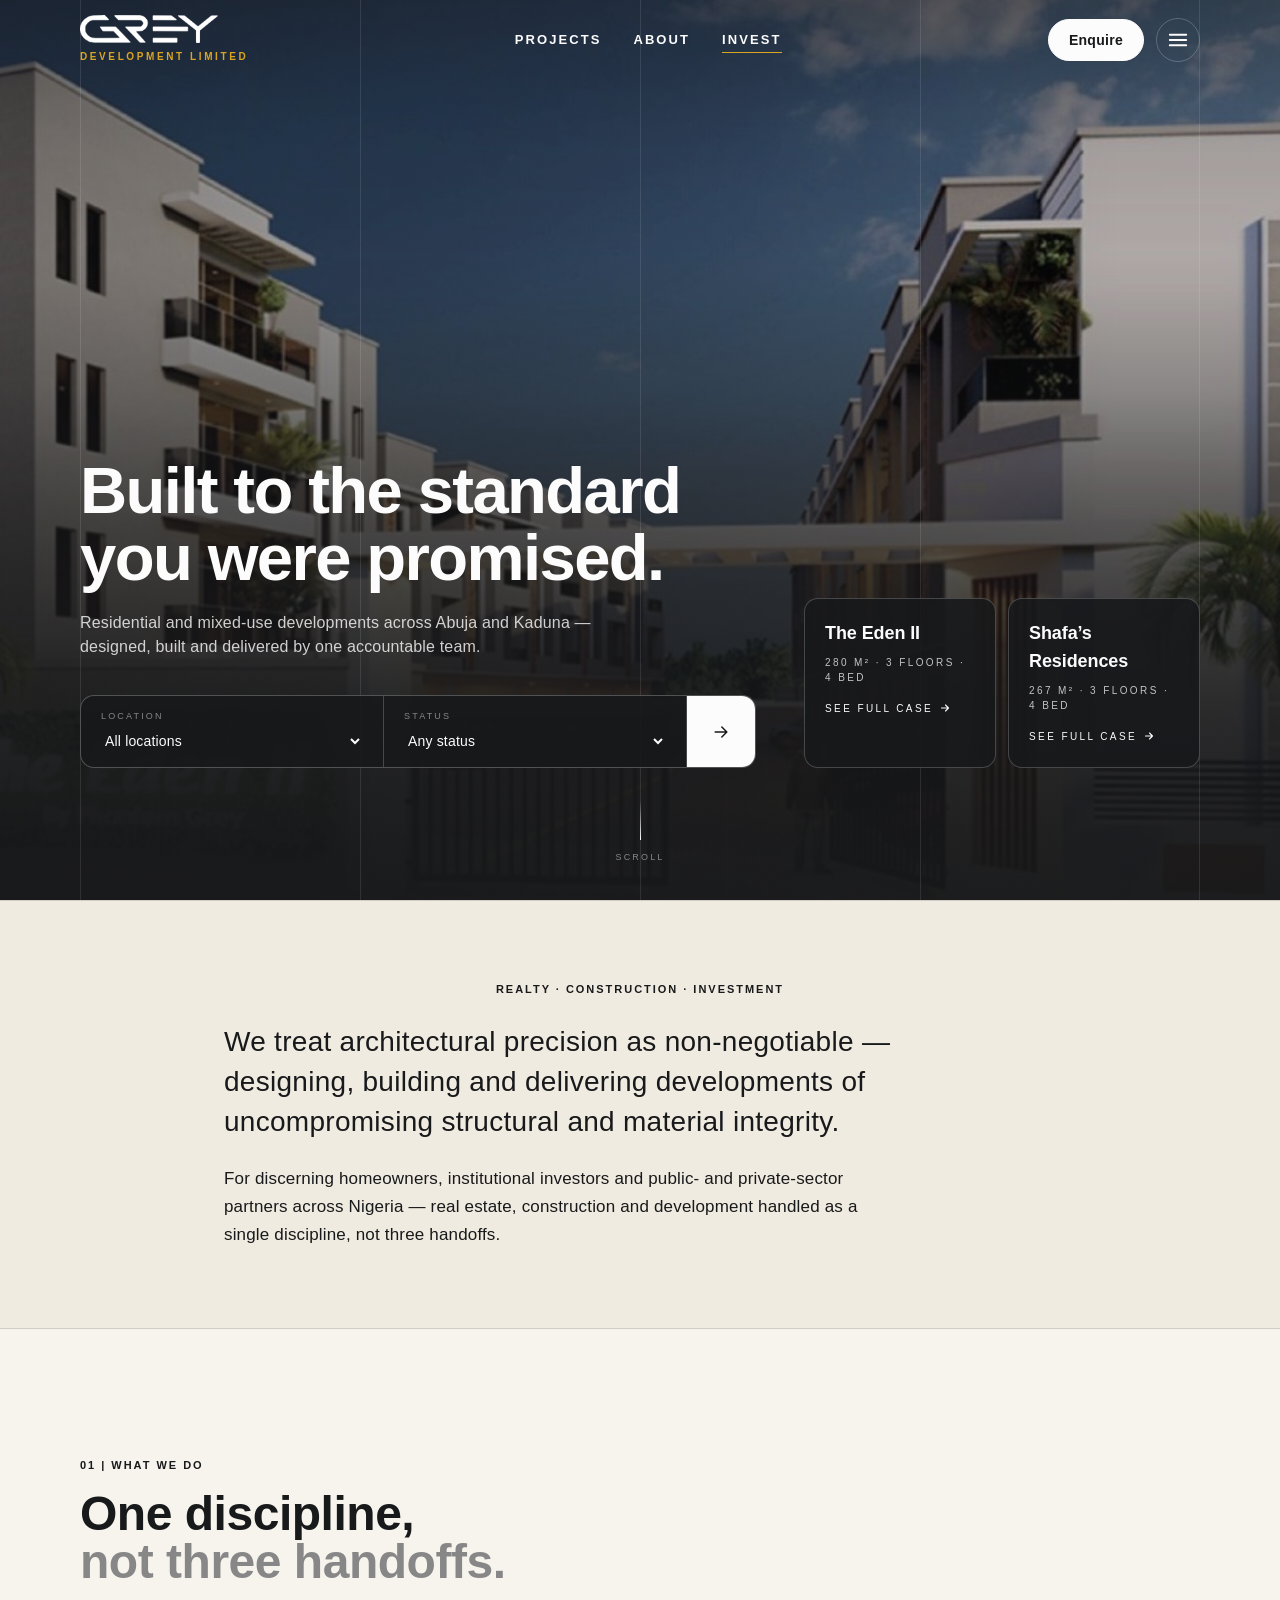
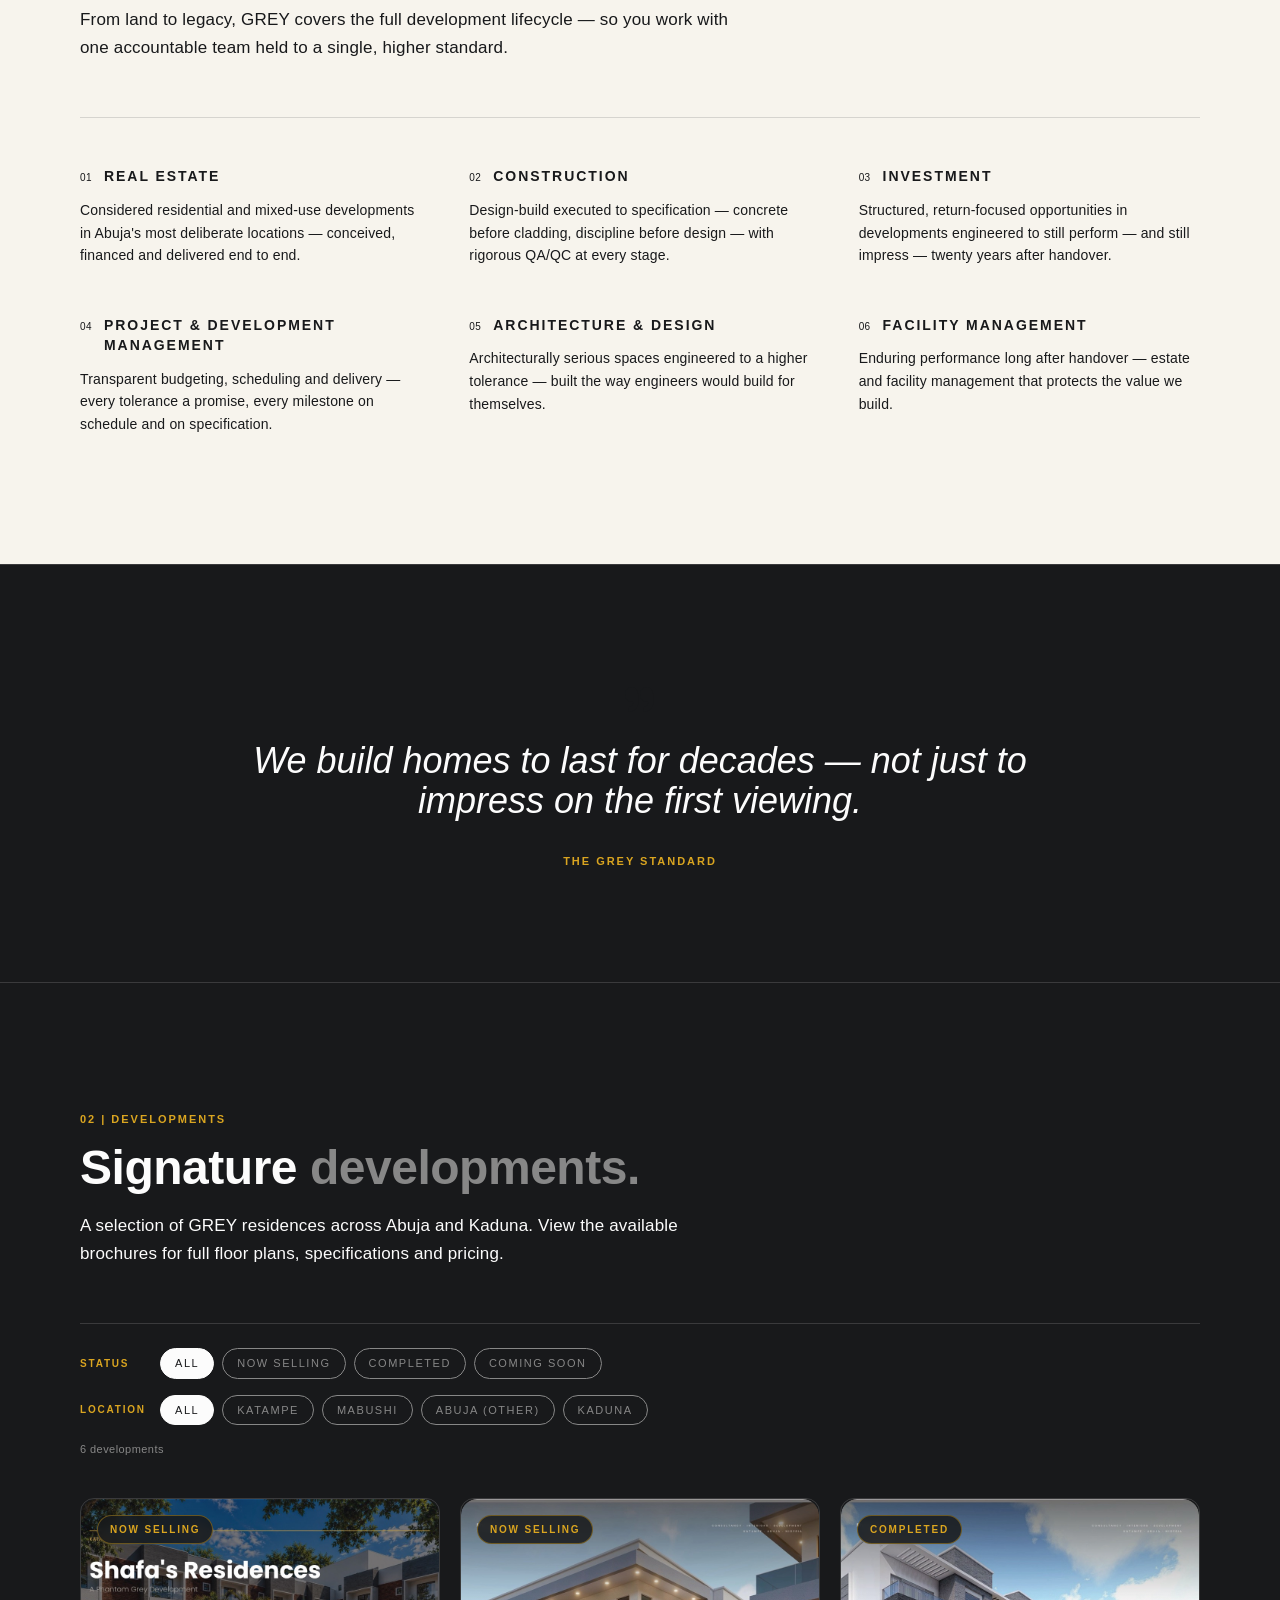
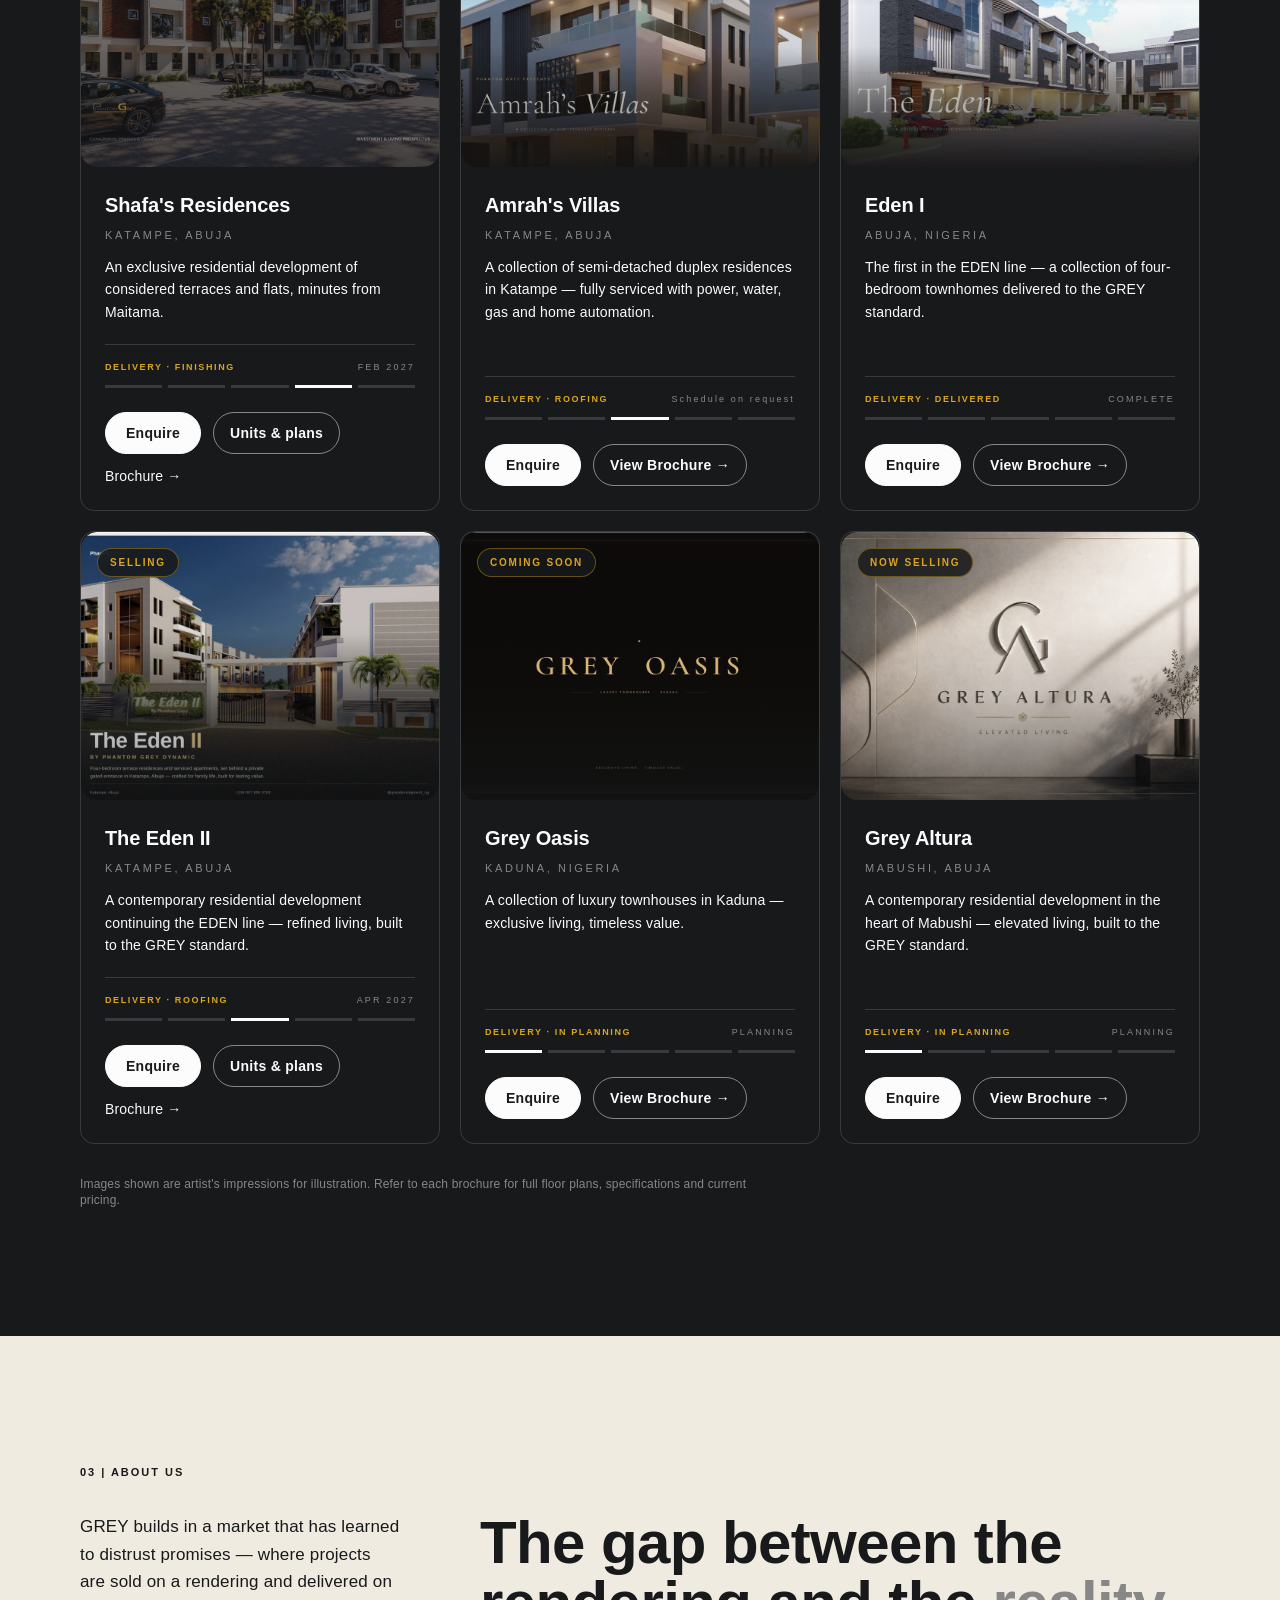
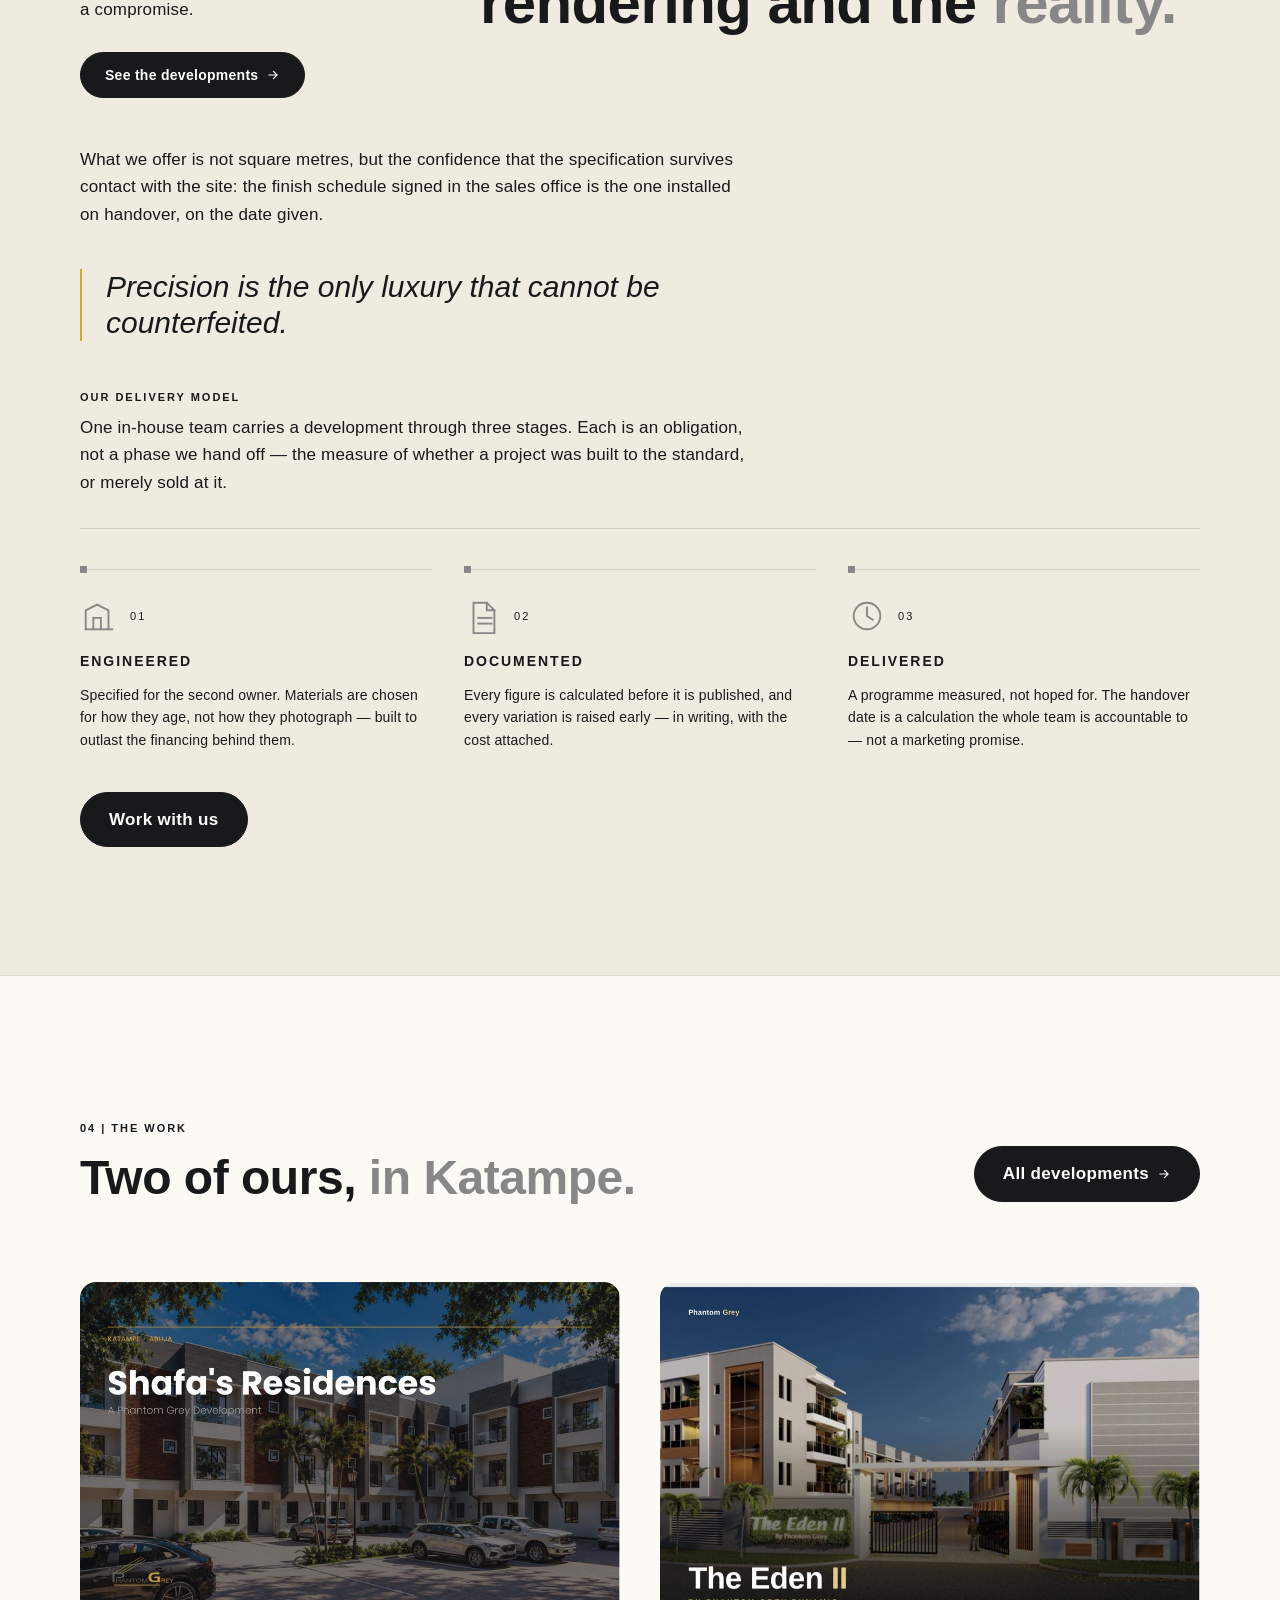
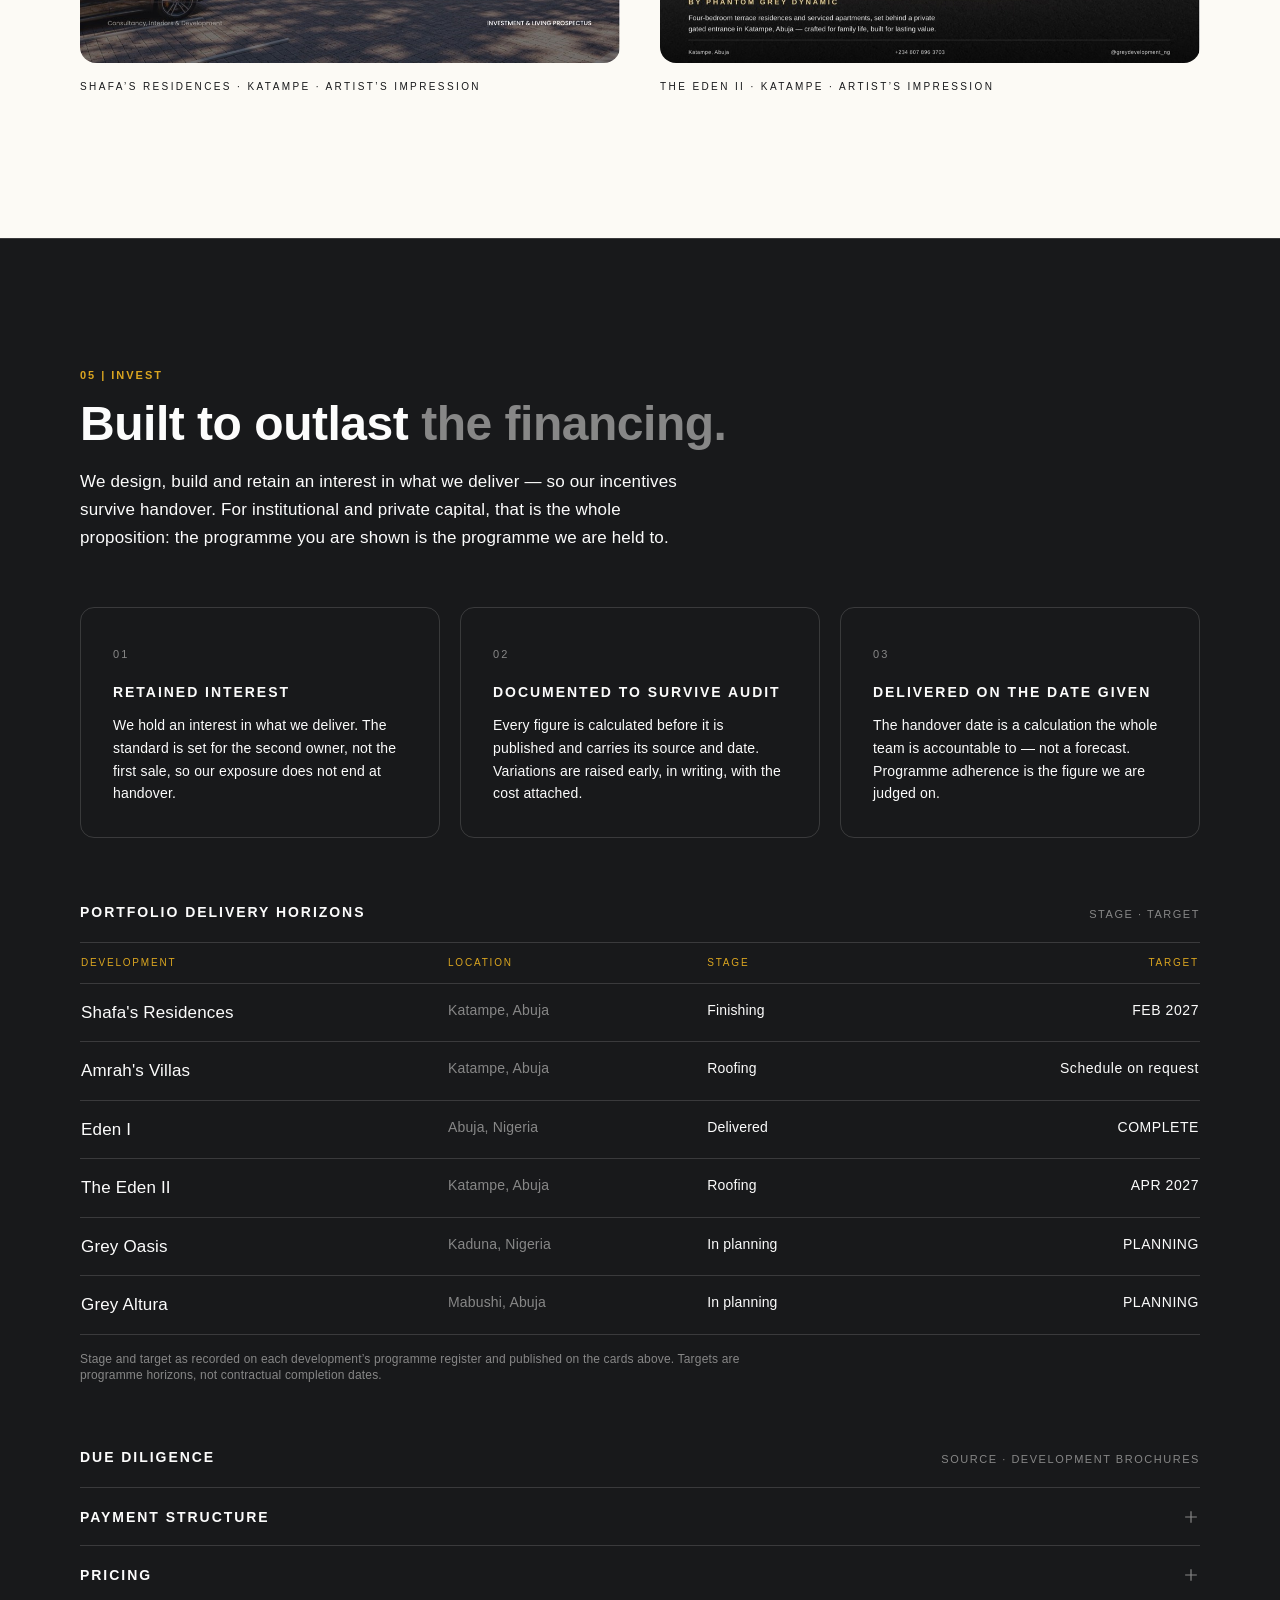
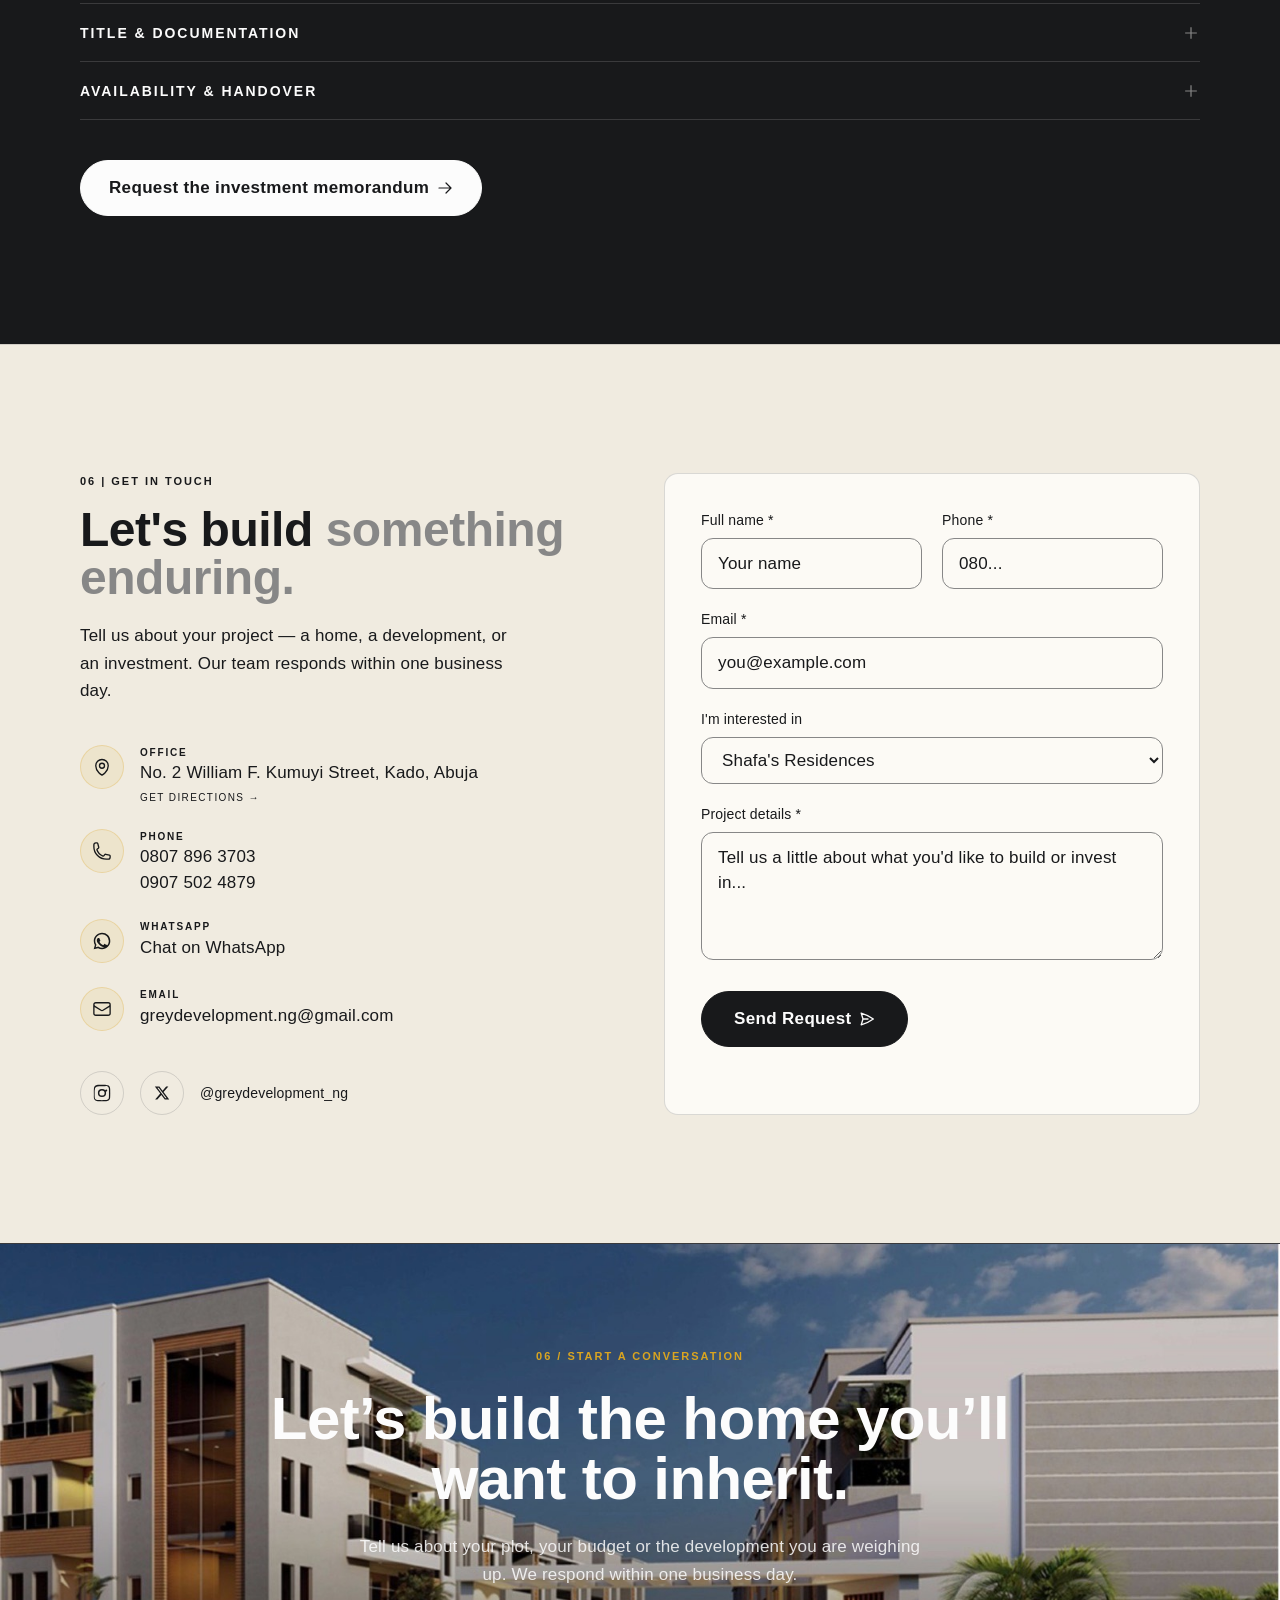
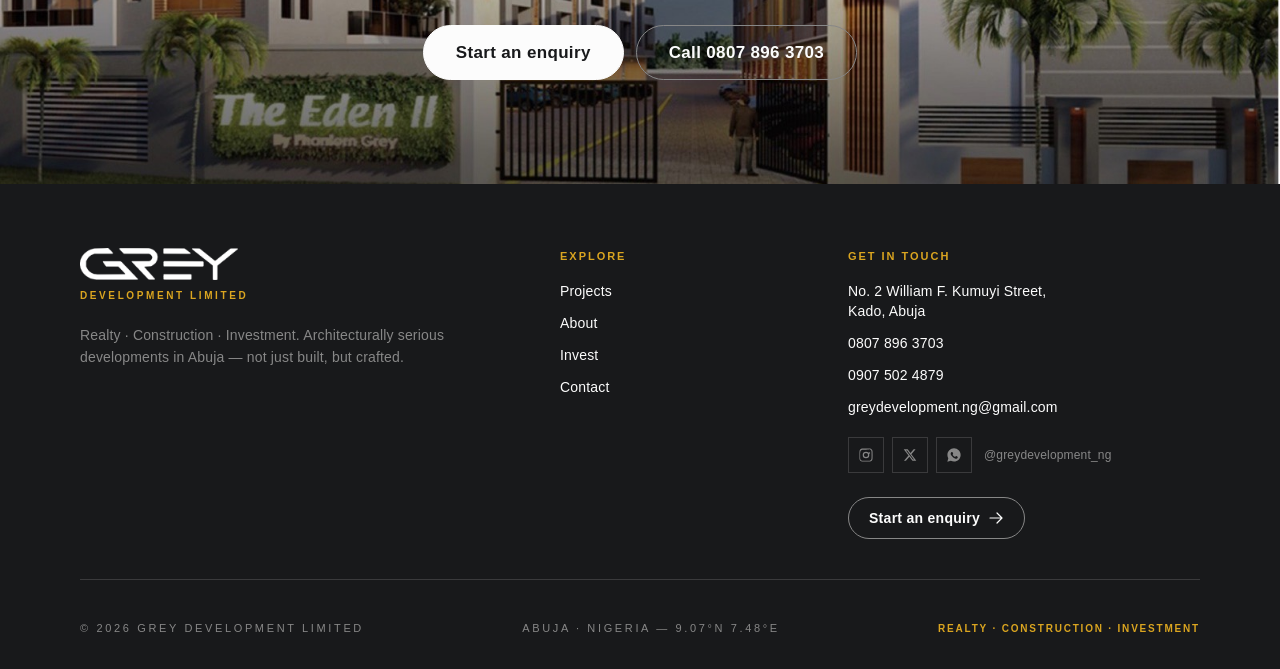
==== index.html @ c29c8b27 "Record that the Phantom Grey attribution is intentional The owner has confirmed Phantom Grey is GREY" ====
<!DOCTYPE html>
<html lang="en" class="scroll-smooth">
<head>
  <meta charset="UTF-8" />
  <meta name="viewport" content="width=device-width, initial-scale=1.0" />
  <title>GREY Development Limited — Realty · Construction · Investment | Abuja</title>
  <meta name="description" content="GREY Development Limited designs, builds and delivers residential and mixed-use developments of uncompromising structural and material integrity across Abuja, Nigeria. Not just built. But crafted." />
  <meta property="og:title" content="GREY Development Limited — Not Just Built. But Crafted." />
  <meta property="og:description" content="Realty · Construction · Investment. Architecturally serious developments in Abuja, Nigeria." />
  <meta property="og:image" content="assets/GREY_Instagram_1080x1080.png" />
  <meta property="og:type" content="website" />
  <meta property="og:site_name" content="GREY Development Limited" />
  <meta name="twitter:card" content="summary_large_image" />
  <meta name="twitter:title" content="GREY Development Limited — Not Just Built. But Crafted." />
  <meta name="twitter:description" content="Realty · Construction · Investment. Architecturally serious developments in Abuja, Nigeria." />
  <meta name="twitter:image" content="assets/GREY_Instagram_1080x1080.png" />
  <meta name="theme-color" content="#18191B" />
  <link rel="canonical" href="https://greydevelopmentng.com/" />
  <link rel="icon" href="data:image/svg+xml,%3Csvg%20xmlns='http://www.w3.org/2000/svg'%20viewBox='0%200%2032%2032'%3E%3Crect%20width='32'%20height='32'%20rx='6'%20fill='%2318191B'/%3E%3Ctext%20x='16'%20y='23'%20font-family='Century%20Gothic,Arial,sans-serif'%20font-size='21'%20font-weight='800'%20fill='%23DAA520'%20text-anchor='middle'%3EG%3C/text%3E%3C/svg%3E" />

  <!-- Structured data — only facts stated on the page. No invented prices, units or titles. -->
  <script type="application/ld+json">
  {
    "@context": "https://schema.org",
    "@graph": [
      {
        "@type": "RealEstateAgent",
        "@id": "https://greydevelopmentng.com/#org",
        "name": "GREY Development Limited",
        "description": "Realty, construction and investment company delivering residential and mixed-use developments across Abuja and Kaduna, Nigeria.",
        "slogan": "Not Just Built. But Crafted.",
        "url": "https://greydevelopmentng.com/",
        "telephone": ["+234 807 896 3703", "+234 907 502 4879"],
        "email": "greydevelopment.ng@gmail.com",
        "image": "https://greydevelopmentng.com/assets/projects/eden-ii-hero.jpg",
        "logo": "https://greydevelopmentng.com/assets/grey-wordmark-white.png",
        "priceRange": "₦₦₦",
        "address": {
          "@type": "PostalAddress",
          "streetAddress": "No. 2 William F. Kumuyi Street, Kado",
          "addressLocality": "Abuja",
          "addressRegion": "FCT",
          "addressCountry": "NG"
        },
        "areaServed": [
          { "@type": "Place", "name": "Katampe, Abuja" },
          { "@type": "Place", "name": "Mabushi, Abuja" },
          { "@type": "Place", "name": "Abuja, FCT" },
          { "@type": "Place", "name": "Kaduna" }
        ],
        "knowsAbout": ["Real estate development","Construction","Property investment","Project management","Architecture","Facility management"],
        "sameAs": [
          "https://instagram.com/greydevelopment_ng",
          "https://x.com/greydevelopment_ng"
        ]
      },
      {
        "@type": "WebSite",
        "@id": "https://greydevelopmentng.com/#website",
        "url": "https://greydevelopmentng.com/",
        "name": "GREY Development Limited",
        "publisher": { "@id": "https://greydevelopmentng.com/#org" },
        "inLanguage": "en-NG"
      },
      {
        "@type": "ItemList",
        "name": "GREY Developments",
        "itemListElement": [
          { "@type": "ListItem", "position": 1, "item": {
              "@type": "ApartmentComplex", "name": "The Eden II",
              "description": "Four-bedroom terrace residences and serviced apartments behind a private gated entrance in Katampe, Abuja.",
              "url": "https://greydevelopmentng.com/#projects",
              "image": "https://greydevelopmentng.com/assets/projects/eden-ii-cover.jpg",
              "numberOfBedrooms": 4,
              "floorSize": { "@type": "QuantitativeValue", "value": 280, "unitCode": "MTK" },
              "address": { "@type": "PostalAddress", "addressLocality": "Katampe", "addressRegion": "FCT", "addressCountry": "NG" },
              "amenityFeature": [
                { "@type": "LocationFeatureSpecification", "name": "Standby generator", "value": true },
                { "@type": "LocationFeatureSpecification", "name": "CCTV and security", "value": true },
                { "@type": "LocationFeatureSpecification", "name": "Central gas system", "value": true },
                { "@type": "LocationFeatureSpecification", "name": "Home automation", "value": true },
                { "@type": "LocationFeatureSpecification", "name": "Fibre-optic internet", "value": true }
              ],
              "provider": { "@id": "https://greydevelopmentng.com/#org" } } },
          { "@type": "ListItem", "position": 2, "item": {
              "@type": "ApartmentComplex", "name": "Shafa's Residences",
              "description": "Terrace and flat residences in Katampe, Abuja — five minutes to Maitama, ten to the CBD.",
              "url": "https://greydevelopmentng.com/#projects",
              "image": "https://greydevelopmentng.com/assets/projects/shafas-cover.jpg",
              "numberOfBedrooms": 4,
              "floorSize": { "@type": "QuantitativeValue", "value": 267, "unitCode": "MTK" },
              "address": { "@type": "PostalAddress", "streetAddress": "Paradise Boulevard, Katampe District", "addressLocality": "Katampe", "addressRegion": "FCT", "addressCountry": "NG" },
              "provider": { "@id": "https://greydevelopmentng.com/#org" } } },
          { "@type": "ListItem", "position": 3, "item": {
              "@type": "ApartmentComplex", "name": "Amrah's Villas",
              "description": "Semi-detached duplex residences in Katampe, Abuja — fully serviced with power, water, gas and home automation.",
              "url": "https://greydevelopmentng.com/#projects",
              "image": "https://greydevelopmentng.com/assets/projects/amrahs-villas-cover.jpg",
              "address": { "@type": "PostalAddress", "addressLocality": "Katampe", "addressRegion": "FCT", "addressCountry": "NG" },
              "provider": { "@id": "https://greydevelopmentng.com/#org" } } },
          { "@type": "ListItem", "position": 4, "item": {
              "@type": "ApartmentComplex", "name": "Grey Altura",
              "description": "A contemporary residential development in Mabushi, Abuja.",
              "url": "https://greydevelopmentng.com/#projects",
              "image": "https://greydevelopmentng.com/assets/projects/grey-altura-cover.jpg",
              "address": { "@type": "PostalAddress", "addressLocality": "Mabushi", "addressRegion": "FCT", "addressCountry": "NG" },
              "provider": { "@id": "https://greydevelopmentng.com/#org" } } },
          { "@type": "ListItem", "position": 5, "item": {
              "@type": "ApartmentComplex", "name": "Grey Oasis",
              "description": "A collection of townhouses in Kaduna, Nigeria.",
              "url": "https://greydevelopmentng.com/#projects",
              "image": "https://greydevelopmentng.com/assets/projects/grey-oasis-cover.jpg",
              "address": { "@type": "PostalAddress", "addressLocality": "Kaduna", "addressCountry": "NG" },
              "provider": { "@id": "https://greydevelopmentng.com/#org" } } },
          { "@type": "ListItem", "position": 6, "item": {
              "@type": "ApartmentComplex", "name": "Eden I",
              "description": "The first in the EDEN line — four-bedroom townhomes in Abuja, delivered.",
              "url": "https://greydevelopmentng.com/#projects",
              "image": "https://greydevelopmentng.com/assets/projects/eden-i-cover.jpg",
              "address": { "@type": "PostalAddress", "addressLocality": "Abuja", "addressRegion": "FCT", "addressCountry": "NG" },
              "provider": { "@id": "https://greydevelopmentng.com/#org" } } }
        ]
      }
    ]
  }
  </script>

  <!--
       GREY DEVELOPMENT LIMITED — single-file marketing site
       Stack: static HTML + Tailwind (Play CDN)

       Brand system — GREY Brand Identity Guidelines, Volume One, ISSUE 2.0, 2026.
       Sections 01–04 are binding; 05–12 are the standard new work must meet.

         §03 Colour   FOUR COLOURS and nothing else:
                      Charcoal #18191B 60% · Grey #878787 25% · Off White #FCFCFC 10% · Gold #DAA520 5%
                      Authorised tints: Gold 60/30/15 and Grey 30. No others, and no tint
                      becomes a new brand colour.
                      Gold never exceeds 5% of any composition. It lives on Charcoal (7.9:1);
                      on a light ground it appears only as a rule, edge or foil, never as text (2.2:1).
         §04 Type     Anton (display) + Glacial Indifference (text), deployed through the manual's
                      own authorised substitutes: Oswald for Anton, Century Gothic then Arial for
                      Glacial. Display is ALWAYS UPPERCASE, never below 18px, never body.
                      One display weight — hierarchy comes from size and space, not boldness.
                      Tracking increases as size decreases; lowercase body text is never tracked.
                      Scale: Display 72/72 +.01 · H1 48/50 +.02 · H2 32/36 +.03 · H3 caps +.14
                      Caption 11/17 +.18 · Micro 9/14 +.24 · Tagline Italic Gold 24/30.
         §10 Digital  Radius 0 everywhere · 12 col / 1440 max / 24px gutter / 80px margin
                      Spacing 8/16/24/40/64/104 · Breakpoints 1440·1024·768·480
                      Body 17px/1.65, 620px measure · Motion 160/240/400ms, opacity + 8px
                      translate + border colour only; the logo never animates.
                      Nav: five items max, bold caps +0.16em, active takes a 1px gold underline
                      offset 6px — never a fill. After 80px the bar is Charcoal 92% + blur.
                      Forms: labels above and always visible, errors in words beneath the field,
                      a 2px gold focus ring that is never removed, one primary button per view.
                      Data: Charcoal panels, hairline Grey borders, Gold marks the one figure.
         §07 Voice    Lead with the fact. Cut the intensifier. Name the constraint. Stop early.
                      British spelling, GREY in capitals, no emoji, renders captioned.
                      Avoid: bespoke, iconic, unrivalled, dream home, hurry, world-class,
                      nestled, prestigious.

       RECORDED DEVIATIONS — owner-directed, not sanctioned by the manual:
         1. Ground. §03 makes Charcoal the ground of every primary application and §10
            describes a Charcoal site. This is a hybrid: Charcoal carries the header, hero,
            pull-quote, portfolio, investment data, CTA strip and footer; a warm light ground
            carries the reading sections. Proportion is held near 60/25/10/5.
         2. Light ground tone. The cream (#F7F4ED / #F0EBE0 / #FCFAF5) is not Off White #FCFCFC.
         3. Primary buttons are Off White on Charcoal, not gold. Gold fills were measured at
            13.68% of the CTA band and 6.85% of the hero at 375px, against §03's 5% ceiling —
            "the single most important colour rule". Off White on Charcoal is 17.1:1 and drops
            the worst composition to 0.99%. This reverses an earlier owner request for gold;
            it is reversible in one line if the 5% deviation is accepted.
         4. H3 size. §04 sets 20/26; card labels run at 14px to fit the grid. Face, weight,
            caps and tracking follow §04 exactly.
         5. Focus ring. §10 mandates a 2px gold ring. Gold is 2.2:1 on the cream ground, below
            WCAG 1.4.11, so on light the gold ring carries a 1px Charcoal edge. The gold ring
            itself is never removed.
         6. Corner radius. §10 states "Radius 0 px — no rounded corners anywhere". Cards are
            14px, imagery 16px, fields 12px and buttons/badges/icon tiles are full pills.
         7. Letter case. §04 states display type is "always uppercase". Headlines are set in
            sentence case. Face, single weight, size-driven hierarchy and the tracking rules
            all still follow §04.
         8. Display face. The manual's authorised substitute for Anton is Oswald (condensed).
            Headlines are set in Century Gothic instead, at the owner's direction, to match
            the reference sites. Display and body now share one family, so hierarchy rests on
            size, weight (700 vs 400) and capitals rather than on a face change.
         Deviations 6 and 7 were adopted at the owner's direction to match a reference site
         (SOLEN). That reference also drove: a full-bleed hero with the navigation links and
         Enquire pill hidden until 80px of scroll (the menu button stays reachable at every
         width, or the desktop hero would offer no navigation at all); numbered section
         eyebrows; two-tone headlines where the second clause drops to Grey; and a closing
         statement band over imagery. The closing headline stays single-tone: at the 68%
         overlay Off White holds 5.8:1 against a worst-case white pixel, where Grey would be
         1.7:1.

         HERO (Primadona reference, owner-directed). The hero is a full-bleed render with the
         headline set top-left and a Location/Status search bar. The stat row that sat along
         the bottom was removed at the owner's direction; its figures were counted from the
         portfolio cards, and the code that computed them went with it. The search bar offers
         the two real filter dimensions only, and drives the existing portfolio chips rather
         than a second filter implementation. Scrims are tuned to the minimum each block needs over the
         actual render pixels (headline 7.96:1 against a 3:1 floor, sub-line 9.19:1, stat
         captions 4.81:1, search label 4.56:1) so the photograph stays visible; a bottom-left
         corner scrim carries the text block that sits over that corner.

         HERO (SOLEN composition, owner-directed). Recomposed to match SOLEN: the content is
         bottom-anchored rather than centred, with the headline, sub-line and search bar on
         the left and two featured-development cards on the right, sharing one baseline, and
         a centred SCROLL cue beneath the whole composition. The card specs (m2 / floors /
         bedrooms) are read from the unit data below, which comes from each brochure's room
         schedule. Two departures from the reference: SOLEN carries its wordmark here, not a
         headline, and SOLEN has no search bar - the bar was kept, in the corner where SOLEN
         puts nothing, because it is the only entry point to the portfolio filters.
         Scrims were re-tuned for the lower text position so the render stays bright the way
         SOLEN's does (headline 6.05:1 against a 3:1 floor, sub-line 7.63:1, card names
         10.11:1, card specs 7.98:1, search label 4.54:1, SCROLL 4.70:1). The card ground is
         90% Charcoal rather than 80%: at 80% the 10px specs fell to 3.31:1 over the bright
         part of the render, and they are now Off White at 75% rather than Grey for the same
         reason. The headline is capped at 4.25rem and breaks naturally, because the forced
         break plus the 5.5rem cap wrapped it to four lines once the cards shared the row.

         SECTIONS (SOLEN reference). Three further elements from the reference were
         applied beyond the hero. The numbered eyebrows take a pipe rather than a slash
         ("01 | What we do"). The About header is asymmetric: the opening clause and a
         pill sit in a narrow left column with the headline large on the right, and the
         two collapse to one column below 1024px with the headline leading. A pale
         gallery band (04) sits between About and Invest - two large rounded images,
         generous whitespace, no copy competing with them - which pushed Invest and
         Get in touch to 05 and 06. Its images are re-exported from the brochure PDFs at
         1400px, because the 1000px covers used on the portfolio cards are sized for a
         410px box and the gallery renders them at 615px; srcset keeps phones on the
         1000px file. Grey's 3.44:1 on the gallery ground and 3.02:1 on About's clear
         the 3:1 large-text threshold at 48px and 60px, but only just on the darker one.
         The covers carry Phantom Grey branding baked into the artwork, which the gallery
         shows much larger than the portfolio cards do. This is intended: Phantom Grey is
         GREY's parent company, and the owner has confirmed the attribution stays. Do not
         retouch it out of the covers, the project renders or the brochures.

       NOTE: project card images are artist's impressions; real renders live in each brochure PDF.
  -->

  <!-- Type (Issue 2.0 §04): Anton + Glacial Indifference, deployed via the manual's own
       authorised substitutes — Century Gothic (then Arial) for Glacial. Headlines are
       set in Century Gothic too, at the owner's direction, rather than the condensed
       Oswald stand-in for Anton. Both are system faces, so no webfont is fetched. -->

  <!-- Preload the LCP hero render so it starts downloading before CSS/JS parse -->
  <link rel="preload" as="image" href="assets/projects/eden-ii-hero.jpg" fetchpriority="high" />

  <!-- Enable JS-only scroll animations (kept out of no-JS render) -->
  <script>document.documentElement.classList.add('js');</script>

  <!-- Tailwind, compiled to static CSS. The Play CDN (cdn.tailwindcss.com) shipped a
       ~400KB render-blocking script that compiled the stylesheet in the browser on every
       visit; Tailwind document it as a development-only tool. This is the same output,
       built from the same theme, at 20KB. Rebuild with:
         npx tailwindcss@3.4.17 -c tailwind.config.js -i in.css -o assets/tailwind.css --minify
       The theme lives in tailwind.config.js at the repo root. -->

  <style>
    /* ============================================================
       GREY — Brand Identity Guidelines, Volume One, Issue 2.0
       §03 Colour · §04 Typography · §10 Digital · §12 The Seven Tests

       FOUR COLOURS, and nothing else is used:
         Charcoal #18191B 60%  — the ground of the identity; never a flat black
         Grey     #878787 25%  — captions, labels, hairlines, icons, data series
         Off White #FCFCFC 10% — type on Charcoal; paper ground
         Gold     #DAA520  5%  — one rule, one word, one action. NEVER EXCEEDS 5%.
       Authorised tints: Gold 60 / 30 / 15 and Grey 30. No others.
       Gold lives on Charcoal (7.9:1). On light grounds it appears only as a rule,
       edge or foil — never as text (2.2:1). Radius 0 everywhere. No shadows.

       RECORDED DEVIATIONS (owner-directed, not manual-sanctioned):
         1. Ground. §03 makes Charcoal the ground of every primary application.
            This site is a hybrid: Charcoal carries the header, hero, pull-quote,
            portfolio, investment data, CTA and footer; a warm light ground carries
            the reading sections. Proportion is held at roughly 60/25/10/5.
         2. Light ground tone. The warm cream below is not Off White #FCFCFC.
         3. Type sizes. §04 sets H3 at 20/26; card labels here run smaller to fit
            the grid. Faces, weights, caps and tracking follow §04 exactly.
       ============================================================ */
    :root {
      color-scheme: light;
      /* The four */
      --charcoal:#18191B; --grey:#878787; --offwhite:#FCFCFC; --gold:#DAA520;
      /* Authorised tints */
      --gold-60:rgba(218,165,32,.60); --gold-30:rgba(218,165,32,.30); --gold-15:rgba(218,165,32,.15);
      --grey-30:rgba(135,135,135,.30);
      /* Warm light ground (deviation 2) */
      --ground:#F7F4ED; --ground-2:#F0EBE0; --panel-bg:#FCFAF5;
      /* Legacy aliases — every one resolves to a colour above */
      --void:#18191B;
      --void-72:#18191B; --void-64:#18191B; --void-40:#878787; --void-14:rgba(135,135,135,.30);
      --gold-soft:#DAA520; --gold-deep:#18191B;
      --ow-80:rgba(252,252,252,.80); --ow-64:#878787; --ow-14:rgba(135,135,135,.30);
      /* Radius — DEVIATION from §10 ("Radius 0 px, no rounded corners anywhere"),
         adopted at the owner's direction to match the SOLEN reference. */
      --r-card:14px; --r-img:16px; --r-pill:999px; --r-chip:10px;
      /* §10 — 8px base spacing scale */
      --s1:8px; --s2:16px; --s3:24px; --s4:40px; --s5:64px; --s6:104px;
    }
    html, body { background-color: var(--ground); }
    /* §10 — Body: Glacial 17px / 1.65, 620px measure */
    body { font-family:'Century Gothic','URW Gothic','Avant Garde',Arial,sans-serif;
           color: var(--charcoal); -webkit-font-smoothing: antialiased;
           font-size:17px; line-height:1.65; letter-spacing:.01em; font-weight:400; }
    /* §04/§10 — measure: body never exceeds 68 characters (620px at 17px).
       Applied through the layout's own max-w utilities, not a blanket rule on <p>,
       which would re-anchor centred paragraphs to the left of their 68ch box. */

    ::selection { background: var(--gold); color: var(--void); }

    ::-webkit-scrollbar { width:10px; }
    ::-webkit-scrollbar-track { background: var(--ground); }
    ::-webkit-scrollbar-thumb { background: var(--void-14); border-radius:0; border:2px solid var(--ground); }
    ::-webkit-scrollbar-thumb:hover { background: var(--gold); }

    /* Focus — 2px ring: Void on Off White, gold on Void (§10) */
    a:focus-visible, button:focus-visible, input:focus-visible,
    select:focus-visible, textarea:focus-visible {
      outline:2px solid var(--gold); outline-offset:2px; border-radius:0;
      /* Gold is 2.2:1 on the light ground, below WCAG 1.4.11's 3:1 for a UI
         boundary, so a 1px Charcoal edge carries the contrast the gold cannot.
         The gold ring itself is never removed. */
      box-shadow:0 0 0 1px var(--charcoal), 0 0 0 4px var(--charcoal);
    }
    .on-void a:focus-visible, .on-void button:focus-visible,
    #siteHeader a:focus-visible, #siteHeader button:focus-visible {
      outline-color: var(--gold); box-shadow:none;  /* 7.9:1 unaided on Charcoal */
    }

    /* ---- Type (§04) ----
       Anton -> Century Gothic for display (owner-directed; see deviation 8).
       One weight; hierarchy comes from size and space, not boldness.
       Glacial -> Century Gothic for everything else.
       Tracking increases as size decreases — never the reverse. */
    /* DEVIATION from §04 ("always uppercase"): display is set in sentence case to
       match the SOLEN reference. Face, single weight and the size-driven hierarchy
       all still follow §04. */
    .display { font-family:'Century Gothic','URW Gothic','Avant Garde',Arial,sans-serif; font-weight:700;
               text-transform:none; letter-spacing:-.01em; line-height:1.1;
               color: var(--charcoal); }
    .display--hero { font-weight:700; letter-spacing:-.025em; line-height:1.02;
      /* Fluid, so the headline never jumps size at a breakpoint. The stepped
         text-[2.65rem] sm:text-7xl went 42px -> 72px at 640px, which wrapped to four
         cramped lines on tablets and large phones in landscape. Tracks ~40px at 375px
         up to the 88px display size at 1440px and holds there. */
      font-size: clamp(2rem, 1.2rem + 3.6vw, 4.25rem); }
    /* Short viewports — landscape phones and the 568px-tall iPhone SE. The hero has to
       seat a fixed 80px header, a two-line headline, a sub-line and the search bar in
       under 300px of usable height, so the type and the gaps step down. Without this the
       search bar falls below the fold and the section overflows by 30-60px. */
    @media (max-height: 620px) {
      #home { padding-top: 5rem; }
      #home .display--hero { font-size: clamp(1.75rem, 1rem + 3vw, 2.75rem); line-height: 1.06; }
      #home .hero-body { padding-top: .5rem; padding-bottom: .5rem; }
      #home h2 + p { margin-top: .6rem; font-size: .8125rem; line-height: 1.5; }
      #heroSearch { margin-top: 1rem; }
    }
    /* Two-tone headline — the de-emphasised half takes Grey. On Charcoal that is
       4.9:1; on the cream ground Grey only clears 3:1, so it is used there at 24px+
       only, which every .display size satisfies. */
    .dim { color: var(--grey); }
    /* H2 32/36 +0.03em; H1 48/50 +0.02em; Display 72/72 +0.01em */
    .display.text-xl, .display.text-lg { font-weight:700; letter-spacing:-.005em; }
    /* Caption — Glacial Bold, caps, 11/17 +0.18em. Charcoal on light; Gold on Charcoal. */
    .eyebrow { font-weight:700; font-size:11px; line-height:1.55; letter-spacing:.18em;
               text-transform:uppercase; color: var(--charcoal); }
    .on-void .eyebrow, #siteHeader .eyebrow { color: var(--gold); }
    /* Micro — Glacial Bold, caps, 9/14 +0.24em.
       §04: never letterspace lowercase body text, so the micro tracking is applied
       only where the text is actually set in capitals. */
    .mono { letter-spacing:.04em; font-variant-numeric: tabular-nums; }
    .mono.uppercase, .mono.tracking-wide, .mono.tracking-wider, .eyebrow.mono { letter-spacing:.24em; }
    .tnum { font-variant-numeric: tabular-nums; }
    /* Tagline — Glacial Italic in Gold, 24/30, tracking 0. One per composition,
       and only on Charcoal, where Gold is legal as type. */
    .quote { font-family:'Century Gothic','URW Gothic',Arial,sans-serif; font-style: italic;
             font-weight:400; letter-spacing:0; line-height:1.25; }
    .on-void .quote { color: var(--gold); }
    /* Statement — Glacial, for sentences past Anton's 8-word cap. */
    .statement { font-weight:400; font-size:clamp(1.25rem,2.2vw,1.75rem); line-height:1.42;
                 letter-spacing:.01em; color: var(--charcoal); }
    .on-void .statement { color: var(--offwhite); }
    /* H3 — Glacial Bold, caps, +0.14em (size reduced from §04's 20/26 to fit the grid) */
    .h3 { font-weight:700; font-size:14px; line-height:1.45; letter-spacing:.14em;
          text-transform:uppercase; color: var(--charcoal); }
    .on-void .h3 { color: var(--offwhite); }
    /* Two-tone headline (SOLEN reference): the second clause drops to Grey.
       Every .display size is 30px+, so Grey's 3.4:1 on cream clears the 3:1
       large-text threshold; on Charcoal it is 4.9:1. */
    .gradword, .text-bronze-grad { color: var(--grey); -webkit-text-fill-color: var(--grey); }
    .accent-gold { color: var(--gold); }

    /* ---- Void bands (header, pull-quote, footer) ---- */
    .on-void { background: var(--void); }
    .on-void .display, .on-void .text-porcelain { color: var(--offwhite); }
    .on-void .text-body { color: var(--offwhite); }
    .on-void .text-muted, .on-void .text-slate, .on-void .text-stone { color: var(--ow-64); }
    .on-void .border-line, .on-void .border-t, .on-void .border-b { border-color: var(--ow-14); }
    .on-void .bg-line, .on-void .h-px { background-color: var(--ow-14); }
    .text-goldsoft { color: var(--gold-soft); }
    /* Mobile menu sits inside the Void header */
    #mobileMenu { background: rgba(24,25,27,.97); border-top-color: var(--ow-14); }
    #mobileMenu a:not(.btn) { color: var(--grey); }
    #mobileMenu a:not(.btn):hover { color: var(--offwhite); }
    #mobileMenu .border-line { border-color: var(--ow-14); }


    /* Rounded geometry (SOLEN reference) */
    .zoomable, .zoomable img, .r-img { border-radius: var(--r-img); overflow:hidden; }
    #projectGrid article, #projects article, .glass, .glass-strong,
    .modal-panel, .fab-item, .hero-card { border-radius: var(--r-card); }
    .utab, .filter-chip { border-radius: var(--r-pill); }

    /* ---- Components on a Charcoal ground (§10: Charcoal panels, hairline Grey
       borders; Gold marks the one figure the user came for, everything else Grey) ---- */
    .on-void .bg-panel, .on-void .bg-ink, .on-void .bg-ink2 { background: transparent; }
    .on-void .utab { color: var(--grey); border-color: var(--grey-30); }
    .on-void .utab:hover { color: var(--offwhite); border-color: var(--grey); }
    .on-void .utab[aria-selected="true"] { color: var(--charcoal); background: var(--offwhite); border-color: var(--offwhite); }
    .on-void .filter-chip { color: var(--grey); border-color: var(--grey-30); }
    .on-void .filter-chip:hover { color: var(--offwhite); border-color: var(--grey); }
    .on-void .filter-chip[aria-pressed="true"] { color: var(--charcoal); background: var(--offwhite); border-color: var(--offwhite); }
    .on-void .uspec { border-bottom-color: var(--grey-30); }
    .on-void .uspec dt { color: var(--grey); }
    .on-void .uspec dd { color: var(--offwhite); }
    .on-void .dd { border-bottom-color: var(--grey-30); }
    .on-void .dd-ico { color: var(--grey); }
    .on-void .btn-primary { background: var(--offwhite); color: var(--charcoal); border-color: var(--offwhite); }
    .on-void .btn-primary:hover { background:#E3E3E3; border-color:#E3E3E3; }
    .on-void .btn-secondary { color: var(--offwhite); border-color: var(--grey); background: transparent; }
    .on-void .btn-secondary:hover { background: var(--gold-15); color: var(--offwhite); border-color: var(--gold); }
    .on-void .measure { background: var(--grey); }
    .on-void .group:hover .measure { background: var(--gold); }
    .on-void a:not(.btn):not([aria-label]) { color: var(--offwhite); }

    /* ---- Buttons (§10): square, no radius, GOLD NEVER FILLS ---- */
    .btn { border-radius:0; font-weight:600; letter-spacing:.02em; cursor:pointer;
           transition: background-color 240ms cubic-bezier(.4,0,.2,1), color 240ms cubic-bezier(.4,0,.2,1),
                       border-color 240ms cubic-bezier(.4,0,.2,1), opacity 240ms ease; }
    .btn-primary   { background: var(--void); color: var(--offwhite); border:1px solid var(--void); }
    .btn-primary:hover  { background:#26272A; border-color:#26272A; }
    .btn-primary:active { background:#34363A; border-color:#34363A; }
    .btn-secondary { background: transparent; color: var(--gold-deep); border:1px solid var(--gold-deep); }
    .btn-secondary:hover { background: var(--gold-15); color: var(--gold-deep); border-color: var(--gold-deep); }
    /* On Void grounds (hero over photography, footer) */
    /* Primary CTA on the Charcoal bands. Off White fill, Charcoal type — 17.1:1,
       the loudest pairing in the palette.
       It is NOT gold: a filled gold button is 13.7% of a short band at 375px, and
       §03's 5% ceiling is "the single most important colour rule". Gold stays the
       accent — the eyebrow, the active-nav underline, the rules, the one figure. */
    .btn-invert    { background: var(--offwhite); color: var(--charcoal); border:1px solid var(--offwhite); }
    .btn-invert:hover { background:#E3E3E3; border-color:#E3E3E3; }
    .btn-invert:active { background:#CFCFCF; border-color:#CFCFCF; }
    .btn-invert-secondary { background: transparent; color: var(--offwhite); border:1px solid var(--grey); }
    .btn-invert-secondary:hover { border-color: var(--gold); color: var(--gold); }
    /* Pill geometry (SOLEN reference) — overrides the square .btn above. */
    .btn { border-radius: var(--r-pill); }
    .btn-pill-sm { padding:.55rem 1.1rem; font-size:.8rem; }
    .circ { width:2.5rem; height:2.5rem; border-radius:50%; display:grid; place-items:center;
            border:1px solid var(--grey); background:transparent; color:inherit; cursor:pointer;
            transition: border-color .16s ease, color .16s ease, background-color .16s ease; }
    .circ:hover { border-color: var(--gold); color: var(--gold); }
    .btn[disabled] { opacity:.6; cursor:wait; }

    /* Hero nav reveal — over the hero the bar carries only the wordmark and the
       menu button; the links, the Enquire pill and the Charcoal ground fade in
       after 80px of scroll (§10). */
    #siteHeader:not(.scrolled) .nav-reveal { opacity:0; pointer-events:none; transform: translateY(-8px); }
    .nav-reveal { transition: opacity .32s ease, transform .32s cubic-bezier(.4,0,.2,1); }
    /* The links are hidden over the hero, so the menu button has to be reachable at
       every width there — otherwise the desktop hero offers no navigation at all. */
    @media (min-width:1024px){
      #siteHeader:not(.scrolled) #menuBtn { display:inline-flex; }
      #mobileMenu:not(.hidden) { display:block; }
    }

    /* Scroll cue — a hairline rule and a word, as in the reference */
    .scrollcue { display:flex; flex-direction:column; align-items:center; gap:.65rem; }
    .scrollcue .rule { width:1px; height:40px; background: linear-gradient(to bottom, transparent, var(--offwhite)); }

    /* Header — Void bar; compacts after 80px (§10 motion: fade + 8px slide) */
    .t-std { transition: all 240ms cubic-bezier(.4,0,.2,1); }
    .t-micro { transition: all 160ms cubic-bezier(.4,0,.2,1); }
    #siteHeader .eyebrow { color: var(--gold-soft); }
    /* Off White, not Grey: the bar is 92% opaque, so Grey composites to 3.97:1 at
       13px — under 4.5:1. The active item is distinguished by §10's gold underline
       rather than by colour. */
    #siteHeader nav ul a { color: var(--offwhite); }
    #siteHeader nav ul a:hover { color: var(--gold); }
    #siteHeader nav ul a.nav-active { color: var(--offwhite); }
    #siteHeader #menuBtn { color: var(--offwhite); border-color: rgba(252,252,252,.22); }
    #siteHeader.scrolled { background: rgba(24,25,27,.92); backdrop-filter: blur(12px);
                           -webkit-backdrop-filter: blur(12px); border-bottom:1px solid var(--ow-14); }
    .nav-active { color: var(--offwhite); position: relative; }
    .nav-active::after { content:""; position:absolute; left:0; right:0; bottom:-6px; height:1px; background: var(--gold); }
    .navbar-inner { transition: height .3s cubic-bezier(.4,0,.2,1); }
    #siteHeader.scrolled .navbar-inner { height: 3.75rem; }
    .nav-logo { transition: height .25s ease; }
    #siteHeader.scrolled .nav-logo { height: 1.25rem; }
    .nav-desc { max-height:1rem; overflow:hidden; transition: opacity .2s ease, max-height .3s ease, margin-top .3s ease; }
    #siteHeader.scrolled .nav-desc { opacity:0; max-height:0; margin-top:0; }

    /* Hairline rule that extends on hover — structural, not decorative */
    .measure { height:1px; width:2rem; background: var(--void-40);
               transition: width .4s cubic-bezier(.4,0,.2,1), background-color .4s ease; }
    .group:hover .measure { width:3.5rem; background: var(--gold); }

    /* Panels — 1px hairline only, no fills or shadows */
    .glass { background: transparent; border:1px solid var(--void-14); }
    .glass-strong { background: var(--panel-bg); border:1px solid var(--void-14); }
    .on-void .glass, .on-void .glass-strong { background: transparent; border-color: var(--ow-14); }
    .rule-gold { height:1px; background: var(--gold); }

    /* Hero — photography with a graded panel so type clears 4.5:1 */
    .hero-img { object-fit: cover; object-position: center; }
    @media (max-width:640px){ .hero-img { object-fit: contain; } }
    .hero-scrim-b { background: linear-gradient(to top, rgba(24,25,27,.92) 0%, rgba(24,25,27,.80) 22%, rgba(24,25,27,.52) 45%, rgba(24,25,27,.18) 68%, rgba(24,25,27,0) 88%); }
    /* The headline and sub-line now sit top-left, so the left scrim carries most of
       the legibility budget. Off White needs ~0.68 coverage to hold 4.5:1 over a
       worst-case white pixel, and ~0.50 to hold 3:1 at display sizes. */
    .hero-scrim-l { background: linear-gradient(to right, rgba(24,25,27,.34) 0%, rgba(24,25,27,.20) 38%, rgba(24,25,27,.06) 70%, rgba(24,25,27,0) 88%); }
    .hero-scrim-t { background: linear-gradient(to bottom, rgba(24,25,27,.50) 0%, rgba(24,25,27,.16) 60%, rgba(24,25,27,0) 100%); }
    /* Bottom-left corner only: carries the sub-line and the search bar, which sit over
       the brightest part of the lower frame - the search label holds 4.54:1 against a
       4.5:1 floor on this gradient, so it cannot be weakened. It also dims the estate
       signage baked into the render, which reads "by Phantom Grey"; that is a side
       effect, not the purpose. Phantom Grey is the parent company and its attribution
       is meant to be there - if it should read in the hero, add a line of text rather
       than thinning this scrim. Tightened once the stat row was removed, so the rest of
       the lower frame opens back up to the photograph. */
    .hero-scrim-corner { background: radial-gradient(85% 30% at 0% 100%, rgba(24,25,27,.55) 0%, rgba(24,25,27,.30) 50%, rgba(24,25,27,0) 100%); }
    @media (max-width:640px){
      .hero-scrim-l { background: linear-gradient(to top, rgba(24,25,27,.93) 0%, rgba(24,25,27,.58) 45%, rgba(24,25,27,.42) 100%); }
    }

    /* Motion — fade + 8px slide only (§10). No scale, bounce or parallax. */
    .zoomable img { transition: opacity 600ms cubic-bezier(.4,0,.2,1); }
    @keyframes heroIn { from { opacity:0; transform: translateY(8px); } to { opacity:1; transform:none; } }
    .js .hero-in { opacity:0; animation: heroIn .7s cubic-bezier(.4,0,.2,1) both; }

    #projects .zoomable { box-shadow: none; }
    #projects .zoomable::after { content:""; position:absolute; inset:0; z-index:1; pointer-events:none;
      background: linear-gradient(to top, rgba(24,25,27,.52) 0%, rgba(24,25,27,.10) 42%, rgba(24,25,27,0) 66%);
      transition: opacity .4s ease; }
    #projects .zoomable > span { z-index:2; }
    #projects article { transition: border-color .28s ease, transform .28s cubic-bezier(.4,0,.2,1); }
    /* Subtle: the hairline warms to a soft antique gold rather than flashing to full
       Metallic, and the lift is halved. */
    #projects article:hover { border-color: var(--gold-60); transform: translateY(-2px); }
    @media (prefers-reduced-motion: reduce){ #projects article:hover { transform:none; } }

    /* Reveal */
    .js .reveal { opacity:0; transform: translateY(8px); transition: opacity .6s ease, transform .6s ease; }
    .js .reveal.is-visible { opacity:1; transform:none; }
    .reveal[data-delay="1"]{ transition-delay:.08s; }
    .reveal[data-delay="2"]{ transition-delay:.16s; }
    .reveal[data-delay="3"]{ transition-delay:.24s; }

    /* Delivery timeline — gold marks progress as a rule, not a fill */
    .tl-seg { height:3px; flex:1 1 0; background: var(--void-14); transition: background-color .5s ease; }
    .tl-seg.is-done { background: var(--gold); }
    .tl-seg.is-active { background: var(--void); }
    .on-void .tl-seg { background: var(--ow-14); }
    .on-void .tl-seg.is-active { background: var(--offwhite); }

    /* Content links: text keeps full contrast on hover; a 1px gold rule grows underneath.
       (Gold is permitted on Off White as a rule, never as text.) */
    #contact a:not(.btn):not([aria-label]), footer a:not(.btn):not([aria-label]),
    .proj-empty a {
      background-image: linear-gradient(var(--gold), var(--gold));
      background-repeat: no-repeat; background-position: 0 100%; background-size: 0 1px;
      transition: background-size .24s cubic-bezier(.4,0,.2,1), color .16s ease;
      padding-bottom: 1px;
    }
    #contact a:not(.btn):not([aria-label]):hover, footer a:not(.btn):not([aria-label]):hover,
    .proj-empty a:hover { background-size: 100% 1px; }
    @media (prefers-reduced-motion: reduce){
      #contact a, footer a, .proj-empty a { transition: none; }
    }

    /* ---- Interactive delivery-model flow (§05 icons: 48-unit grid, 2-unit line, square ends;
       gold marks the ACTIVE icon only) ---- */
    .pflow { list-style:none; margin:0; padding:0; display:grid; gap:2.5rem; position:relative; }
    @media (min-width:768px){ .pflow { grid-template-columns:repeat(3,1fr); gap:2rem; } }
    .pstep { position:relative; padding-top:1.75rem; outline:none; }
    /* connector rail */
    .pstep::before { content:""; position:absolute; top:0; left:0; right:0; height:1px; background:var(--void-14);
                     transition: background-color .28s ease; }
    .pstep-node { position:absolute; top:-3px; left:0; width:7px; height:7px; background:var(--void-40);
                  transition: background-color .28s ease; }
    .pstep-icon { width:38px; height:38px; color:var(--void-40); flex:none;
                  transition: color .28s ease; }
    .pstep:hover::before, .pstep:focus::before, .pstep:focus-visible::before { background:var(--gold-60); }
    .pstep:hover .pstep-node, .pstep:focus .pstep-node, .pstep:focus-visible .pstep-node { background:var(--gold-deep); }
    .pstep:hover .pstep-icon, .pstep:focus .pstep-icon, .pstep:focus-visible .pstep-icon { color:var(--gold-deep); }
    .pstep:hover .h3, .pstep:focus .h3, .pstep:focus-visible .h3 { color:var(--void); }
    .pstep:focus-visible { outline:2px solid var(--void); outline-offset:8px; }
    .on-void .pstep::before { background:var(--ow-14); }
    .on-void .pstep-icon, .on-void .pstep-node { color:var(--ow-64); background:var(--ow-64); }

    /* ---- Unit explorer: tabs + room schedule ---- */
    .utab { font-weight:500; font-size:12px; letter-spacing:.1em; text-transform:uppercase; cursor:pointer;
      color:var(--void-64); border:1px solid var(--void-14); background:transparent; padding:.5rem .9rem;
      transition:color .16s ease, border-color .16s ease, background-color .16s ease; }
    .utab:hover { color:var(--void); border-color:var(--void-40); }
    .utab[aria-selected="true"] { color:var(--offwhite); background:var(--void); border-color:var(--void); }
    .uspec { display:flex; justify-content:space-between; gap:1rem; padding:.55rem 0; border-bottom:1px solid var(--void-14); }
    .uspec:last-child { border-bottom:0; }
    .uspec dt { color:var(--void-72); }
    .uspec dd { color:var(--void); font-variant-numeric:tabular-nums; white-space:nowrap; }

    /* ---- Due-diligence accordion ---- */
    .dd { border-bottom:1px solid var(--void-14); }
    .dd-head { width:100%; display:flex; align-items:center; justify-content:space-between; gap:1rem;
      padding:1.15rem 0; background:transparent; border:0; cursor:pointer; text-align:left; }
    .dd-ico { width:18px; height:18px; color:var(--void-40); flex:none;
      transition: transform .24s cubic-bezier(.4,0,.2,1), color .24s ease; }
    .dd-head:hover .dd-ico, .dd-head[aria-expanded="true"] .dd-ico { color:var(--gold); }
    .dd-head[aria-expanded="true"] .dd-ico { transform: rotate(45deg); }
    .dd-body { display:grid; grid-template-rows:0fr; transition: grid-template-rows .3s cubic-bezier(.4,0,.2,1); }
    .dd-body > * { overflow:hidden; min-height:0; }
    .dd.is-open .dd-body { grid-template-rows:1fr; }
    .dd.is-open .dd-body > * { padding-bottom:1.35rem; }
    @media (prefers-reduced-motion: reduce){ .dd-body { transition:none; } .dd-ico { transition:none; } }


    /* §10 / WCAG 1.4.11 — a control's boundary needs 3:1. Grey 30 is a decorative
       hairline (dividers, panel edges); every interactive edge takes full Grey,
       which clears 3:1 on the cream ground and 4.9:1 on Charcoal. */
    .utab, .filter-chip, .fab-item,
    input:not([type="checkbox"]):not([type="radio"]), select, textarea {
      border-color: var(--grey) !important;
    }
    .on-void .utab, .on-void .filter-chip { border-color: var(--grey) !important; }
    .utab[aria-selected="true"], .filter-chip[aria-pressed="true"] { border-color: var(--charcoal) !important; }
    .on-void .utab[aria-selected="true"], .on-void .filter-chip[aria-pressed="true"] { border-color: var(--offwhite) !important; }

    /* Portfolio filter chips */
    .filter-chip { font-weight:500; letter-spacing:.14em; text-transform:uppercase; cursor:pointer;
      color: var(--void-64); border:1px solid var(--void-14); background: transparent;
      transition: color .16s ease, border-color .16s ease, background-color .16s ease; }
    .filter-chip:hover { color: var(--void); border-color: var(--void-40); }
    .filter-chip[aria-pressed="true"] { color: var(--offwhite); background: var(--void); border-color: var(--void); }
    #projectGrid article { transition: opacity .28s ease, transform .28s cubic-bezier(.4,0,.2,1), border-color .28s ease; }
    #projectGrid article.filtering-out { opacity:0; transform: translateY(8px); }
    #projectGrid article.is-filtered-hidden { display:none; }
    .proj-empty { display:none; }
    .proj-empty.show { display:block; }

    /* Brochure modal — Off White panel, hairline, no shadow */
    .modal-root { position:fixed; inset:0; z-index:90; display:none; }
    .modal-root.open { display:block; }
    .modal-backdrop { position:absolute; inset:0; background: rgba(24,25,27,.82); opacity:0; transition: opacity .24s ease; }
    .modal-root.open .modal-backdrop { opacity:1; }
    .modal-panel { position:absolute; inset:0; margin:auto; width:min(1000px, calc(100vw - 2rem));
      height:min(88vh, calc(100vh - 2rem)); background: var(--panel-bg); border:1px solid var(--void-14);
      display:flex; flex-direction:column; opacity:0; transform: translateY(8px);
      transition: opacity .28s ease, transform .28s cubic-bezier(.4,0,.2,1); }
    .modal-root.open .modal-panel { opacity:1; transform:none; }
    @media (max-width:640px){ .modal-panel { width:100vw; height:100dvh; border:0; } }

    /* Floating quick-contact widget — Void fill, no shadow */
    #fab { position:fixed; right:1.25rem; bottom:1.25rem; z-index:80; display:flex; flex-direction:column; align-items:flex-end; gap:.6rem; }
    #fabMenu { display:flex; flex-direction:column; align-items:flex-end; gap:.55rem; opacity:0; transform: translateY(8px);
      pointer-events:none; transition: opacity .2s ease, transform .2s cubic-bezier(.4,0,.2,1); }
    #fab.open #fabMenu { opacity:1; transform:none; pointer-events:auto; }
    .fab-item { display:inline-flex; align-items:center; gap:.6rem; padding:.62rem .9rem; background: var(--panel-bg);
      border:1px solid var(--void-14); color: var(--void); font-size:.82rem; letter-spacing:.02em; white-space:nowrap;
      cursor:pointer; transition: border-color .16s ease, color .16s ease; }
    .fab-item:hover { border-color: var(--gold); }
    #fabToggle { width:3.25rem; height:3.25rem; display:grid; place-items:center; background: var(--void);
      color: var(--offwhite); cursor:pointer; border:1px solid var(--void);
      transition: background-color .16s ease, border-color .16s ease; }
    #fabToggle:hover { background:#26272A; border-color:#26272A; }
    #fab.open #fabToggle { background: var(--panel-bg); color: var(--void); border-color: var(--void-14); }
    #fab.fab-hidden { opacity:0; pointer-events:none; transform: translateY(14px); transition: opacity .3s ease, transform .3s ease; }

    .spinner { width:1rem; height:1rem; border:2px solid var(--grey-30); border-top-color: var(--charcoal);
      border-radius:50%; animation: spin .7s linear infinite; }
    @keyframes spin { to { transform: rotate(360deg); } }

    @media (prefers-reduced-motion: reduce) {
      html { scroll-behavior:auto; }
      .reveal { opacity:1 !important; transform:none !important; transition:none !important; }
      .js .hero-in { opacity:1 !important; animation:none !important; }
      #projectGrid article, .modal-panel, .modal-backdrop, #fabMenu, #fab { transition:none !important; }
      .spinner { animation-duration:1.4s; }
    }
  </style>

  <!-- Loaded AFTER the custom styles above, because the Play CDN injected its
       stylesheet at runtime and so landed last in the cascade. Utilities must keep
       winning ties against the component classes above (e.g. text-offwhite over
       .display, text-[9px] over .eyebrow) or the hero headline turns Charcoal on a
       Charcoal ground. Verified by diffing computed styles against the CDN build. -->
  <link rel="stylesheet" href="assets/tailwind.css?v=953f1901" />
</head>

<body class="bg-ink text-body">

  <a href="#main" class="sr-only focus:not-sr-only focus:fixed focus:z-[100] focus:top-4 focus:left-4 focus:bg-void focus:text-offwhite focus:px-4 focus:py-2 focus:rounded-full">Skip to content</a>

  <!-- ============ HEADER ============ -->
  <header id="siteHeader" class="fixed top-0 inset-x-0 z-50 t-std">
    <nav class="mx-auto max-w-[1440px] px-5 sm:px-8 lg:px-20">
      <div class="navbar-inner flex items-center justify-between h-20">
        <a href="#home" class="flex flex-col items-start leading-none" aria-label="GREY Development Limited — home">
          <img src="assets/grey-wordmark-white.png" alt="GREY" width="400" height="81" class="nav-logo h-6 sm:h-7 w-auto" />
          <span class="nav-desc eyebrow text-[9px] sm:text-[10px] mt-1.5 tracking-[0.26em]">Development Limited</span>
        </a>

        <ul class="nav-reveal hidden lg:flex items-center gap-8 text-[13px] uppercase tracking-[0.16em] font-bold text-stone">
          <li><a href="#projects" class="t-micro hover:text-porcelain">Projects</a></li>
          <li><a href="#about" class="t-micro hover:text-porcelain">About</a></li>
          <li><a href="#invest" class="t-micro hover:text-porcelain">Invest</a></li>
        </ul>

        <div class="flex items-center gap-3">
          <a href="#contact" class="nav-reveal hidden sm:inline-flex btn btn-invert items-center gap-2 px-5 py-2.5 text-sm">Enquire</a>
          <button id="menuBtn" class="lg:hidden inline-flex items-center justify-center w-11 h-11 rounded-full glass text-porcelain cursor-pointer" aria-label="Open menu" aria-expanded="false" aria-controls="mobileMenu">
            <svg id="menuIcon" xmlns="http://www.w3.org/2000/svg" class="w-6 h-6" fill="none" viewBox="0 0 24 24" stroke="currentColor" stroke-width="1.8" aria-hidden="true"><path stroke-linecap="round" stroke-linejoin="round" d="M3.75 6.75h16.5M3.75 12h16.5M3.75 17.25h16.5"/></svg>
          </button>
        </div>
      </div>
    </nav>

    <div id="mobileMenu" class="lg:hidden hidden glass-strong border-t border-line">
      <ul class="px-6 py-4 space-y-1 text-base">
        <li><a href="#projects" class="mobile-link block py-3 border-b border-line/60 text-stone hover:text-porcelain uppercase tracking-[0.16em] text-sm">Projects</a></li>
        <li><a href="#about" class="mobile-link block py-3 border-b border-line/60 text-stone hover:text-porcelain uppercase tracking-[0.16em] text-sm">About</a></li>
        <li><a href="#invest" class="mobile-link block py-3 text-stone hover:text-porcelain uppercase tracking-[0.16em] text-sm">Invest</a></li>
      </ul>
      <div class="px-6 pb-6">
        <a href="#contact" class="mobile-link btn btn-invert inline-flex w-full justify-center items-center px-5 py-3">Enquire</a>
      </div>
    </div>
  </header>

  <main id="main">

    <!-- ============ HERO ============ -->
    <section id="home" class="relative min-h-[100svh] flex flex-col justify-end pt-20 overflow-hidden bg-void">
      <h1 class="sr-only">GREY Development Limited — featured development: The Eden II, a gated community of four-bedroom terrace residences and serviced apartments in Katampe, Abuja.</h1>

      <!-- Featured development: The Eden II render -->
      <img src="assets/projects/eden-ii-hero.jpg" width="1600" height="690" alt="The Eden II — gated terrace residences and serviced apartments, Katampe, Abuja" fetchpriority="high" decoding="async" class="hero-in--img absolute inset-0 w-full h-full object-cover object-center" />
      <!-- Layered scrim + vignette: bottom-left text stays legible on any photo -->
      <div class="absolute inset-0 pointer-events-none" aria-hidden="true">
        <div class="absolute inset-0 hero-scrim-b"></div>
        <div class="absolute inset-0 hero-scrim-l"></div>
        <div class="absolute inset-x-0 top-0 h-64 hero-scrim-t"></div>
        <div class="absolute inset-0 hero-scrim-corner"></div>
        <div class="absolute inset-0 hero-vignette"></div>
      </div>

      <!-- Architectural grid guides (§05) -->
      <div class="hidden lg:block absolute inset-0 pointer-events-none z-[1]" aria-hidden="true">
        <div class="mx-auto max-w-[1440px] h-full px-20 grid grid-cols-4">
          <span class="border-l border-offwhite/10"></span>
          <span class="border-l border-offwhite/10"></span>
          <span class="border-l border-offwhite/10"></span>
          <span class="border-l border-r border-offwhite/10"></span>
        </div>
      </div>

      <div class="hero-body relative z-[2] w-full max-w-[1440px] mx-auto px-5 sm:px-8 lg:px-20 pb-6 sm:pb-8">
        <div class="flex flex-col lg:flex-row lg:items-end lg:justify-between gap-10 lg:gap-12">

          <div class="min-w-0 lg:flex-1">
            <h2 class="hero-in display display--hero text-offwhite" style="animation-delay:.18s">Built to the standard you were promised.</h2>
            <p class="hero-in text-offwhite/80 text-sm sm:text-base mt-5 max-w-xl leading-relaxed" style="animation-delay:.3s">Residential and mixed-use developments across Abuja and Kaduna &mdash; designed, built and delivered by one accountable team.</p>

        <!-- Quick search: drives the portfolio filters below -->
        <form id="heroSearch" class="hero-in mt-7 sm:mt-9 max-w-3xl" style="animation-delay:.42s" aria-label="Find a development">
          <div class="flex flex-col sm:flex-row items-stretch rounded-[14px] overflow-hidden border border-offwhite/25 bg-[#18191B]/90 backdrop-blur-md">
            <div class="flex-1 px-5 py-3.5 border-b sm:border-b-0 sm:border-r border-offwhite/20">
              <label for="heroLocation" class="block mono text-[9px] uppercase tracking-[0.24em] text-grey mb-1">Location</label>
              <select id="heroLocation" class="w-full bg-transparent text-offwhite text-sm outline-none cursor-pointer">
                <option value="all">All locations</option>
                <option value="katampe">Katampe, Abuja</option>
                <option value="mabushi">Mabushi, Abuja</option>
                <option value="abuja">Abuja</option>
                <option value="kaduna">Kaduna</option>
              </select>
            </div>
            <div class="flex-1 px-5 py-3.5 border-b sm:border-b-0 sm:border-r border-offwhite/20">
              <label for="heroStatus" class="block mono text-[9px] uppercase tracking-[0.24em] text-grey mb-1">Status</label>
              <select id="heroStatus" class="w-full bg-transparent text-offwhite text-sm outline-none cursor-pointer">
                <option value="all">Any status</option>
                <option value="selling">Now selling</option>
                <option value="completed">Completed</option>
                <option value="coming">Coming soon</option>
              </select>
            </div>
            <button type="submit" class="shrink-0 bg-offwhite text-charcoal px-7 py-4 sm:px-6 inline-flex items-center justify-center gap-2 t-std hover:bg-gold" aria-label="Show matching developments">
              <span class="sm:hidden mono text-[11px] uppercase tracking-[0.18em] font-bold">Search</span>
              <svg class="w-5 h-5" viewBox="0 0 24 24" fill="none" stroke="currentColor" stroke-width="1.8" aria-hidden="true"><path d="M5 12h14M13 6l6 6-6 6" stroke-linecap="round" stroke-linejoin="round"/></svg>
            </button>
          </div>
        </form>
          </div>

          <!-- Featured developments. Specs come from the unit data below, which is taken
               from each brochure's room schedule - nothing here is typed in by hand. -->
          <div class="hero-in flex flex-col sm:flex-row lg:flex-col xl:flex-row gap-3 shrink-0" style="animation-delay:.54s">
            <a href="#projects" class="hero-card group block w-full sm:w-48 border border-offwhite/20 bg-[#18191B]/90 backdrop-blur-md p-5 hover:border-gold t-std">
              <span class="display text-lg text-offwhite block">The Eden II</span>
              <span class="mono text-[10px] uppercase tracking-[0.18em] text-offwhite/75 block mt-2">280 m&sup2; &middot; 3 floors &middot; 4 bed</span>
              <span class="mono text-[10px] uppercase tracking-[0.18em] text-offwhite inline-flex items-center gap-1.5 mt-4 group-hover:text-gold t-std">See full case
                <svg class="w-3 h-3" viewBox="0 0 24 24" fill="none" stroke="currentColor" stroke-width="2.2" aria-hidden="true"><path d="M5 12h14M13 6l6 6-6 6" stroke-linecap="round" stroke-linejoin="round"/></svg>
              </span>
            </a>
            <a href="#projects" class="hero-card group block w-full sm:w-48 border border-offwhite/20 bg-[#18191B]/90 backdrop-blur-md p-5 hover:border-gold t-std">
              <span class="display text-lg text-offwhite block">Shafa&rsquo;s Residences</span>
              <span class="mono text-[10px] uppercase tracking-[0.18em] text-offwhite/75 block mt-2">267 m&sup2; &middot; 3 floors &middot; 4 bed</span>
              <span class="mono text-[10px] uppercase tracking-[0.18em] text-offwhite inline-flex items-center gap-1.5 mt-4 group-hover:text-gold t-std">See full case
                <svg class="w-3 h-3" viewBox="0 0 24 24" fill="none" stroke="currentColor" stroke-width="2.2" aria-hidden="true"><path d="M5 12h14M13 6l6 6-6 6" stroke-linecap="round" stroke-linejoin="round"/></svg>
              </span>
            </a>
          </div>

        </div>
      </div>

      <!-- Scroll cue, centred under the whole composition -->
      <div class="relative z-[2] hero-in scrollcue pb-7 sm:pb-9" style="animation-delay:.66s" aria-hidden="true">
        <span class="rule"></span>
        <span class="mono text-[9px] uppercase tracking-[0.3em] text-grey">Scroll</span>
      </div>
    </section>

    <!-- ============ POSITIONING STRIP ============ -->
    <section class="border-y border-line bg-ink2">
      <div class="mx-auto max-w-4xl px-5 sm:px-8 py-16 sm:py-20">
        <p class="reveal eyebrow text-[11px] mb-6 text-center">Realty · Construction · Investment</p>
        <p class="reveal statement max-w-3xl" data-delay="1">
          We treat architectural precision as non-negotiable — designing, building and delivering developments of uncompromising structural and material integrity.
        </p>
        <p class="reveal text-body mt-6 max-w-2xl leading-relaxed" data-delay="2">
          For discerning homeowners, institutional investors and public- and private-sector partners across Nigeria — real estate, construction and development handled as a single discipline, not three handoffs.
        </p>
      </div>
    </section>

    <!-- ============ SERVICES ============ -->
    <section id="services" class="relative py-24 sm:py-32 bg-ink">
      <div class="mx-auto max-w-[1440px] px-5 sm:px-8 lg:px-20">
        <div class="max-w-2xl">
          <p class="reveal eyebrow text-[11px] mb-4">01 | What we do</p>
          <h2 class="reveal display text-3xl sm:text-5xl text-porcelain">One discipline,<br/><span class="gradword">not three handoffs.</span></h2>
          <p class="reveal text-body mt-5 leading-relaxed" data-delay="1">From land to legacy, GREY covers the full development lifecycle — so you work with one accountable team held to a single, higher standard.</p>
        </div>

        <div class="reveal mt-14 grid sm:grid-cols-2 lg:grid-cols-3 gap-x-12 gap-y-12 border-t border-line pt-12" data-delay="1">
          <article class="group">
            <div class="flex items-baseline gap-3 mb-3">
              <span class="mono text-[10px] text-muted tnum">01</span>
              <h3 class="h3">Real Estate</h3>
            </div>
            <p class="text-body text-sm leading-relaxed">Considered residential and mixed-use developments in Abuja's most deliberate locations — conceived, financed and delivered end to end.</p>
          </article>

          <article class="group">
            <div class="flex items-baseline gap-3 mb-3">
              <span class="mono text-[10px] text-muted tnum">02</span>
              <h3 class="h3">Construction</h3>
            </div>
            <p class="text-body text-sm leading-relaxed">Design-build executed to specification — concrete before cladding, discipline before design — with rigorous QA/QC at every stage.</p>
          </article>

          <article class="group">
            <div class="flex items-baseline gap-3 mb-3">
              <span class="mono text-[10px] text-muted tnum">03</span>
              <h3 class="h3">Investment</h3>
            </div>
            <p class="text-body text-sm leading-relaxed">Structured, return-focused opportunities in developments engineered to still perform — and still impress — twenty years after handover.</p>
          </article>

          <article class="group">
            <div class="flex items-baseline gap-3 mb-3">
              <span class="mono text-[10px] text-muted tnum">04</span>
              <h3 class="h3">Project &amp; Development Management</h3>
            </div>
            <p class="text-body text-sm leading-relaxed">Transparent budgeting, scheduling and delivery — every tolerance a promise, every milestone on schedule and on specification.</p>
          </article>

          <article class="group">
            <div class="flex items-baseline gap-3 mb-3">
              <span class="mono text-[10px] text-muted tnum">05</span>
              <h3 class="h3">Architecture &amp; Design</h3>
            </div>
            <p class="text-body text-sm leading-relaxed">Architecturally serious spaces engineered to a higher tolerance — built the way engineers would build for themselves.</p>
          </article>

          <article class="group">
            <div class="flex items-baseline gap-3 mb-3">
              <span class="mono text-[10px] text-muted tnum">06</span>
              <h3 class="h3">Facility Management</h3>
            </div>
            <p class="text-body text-sm leading-relaxed">Enduring performance long after handover — estate and facility management that protects the value we build.</p>
          </article>
        </div>
      </div>
    </section>

    <!-- ============ PULL QUOTE ============ -->
    <section class="on-void relative py-20 sm:py-28 bg-void border-y border-line overflow-hidden">
      <div class="mx-auto max-w-4xl px-5 sm:px-8 text-center">
        <svg xmlns="http://www.w3.org/2000/svg" class="w-10 h-10 text-muted/50 mx-auto mb-6" fill="currentColor" viewBox="0 0 24 24" aria-hidden="true"><path d="M7.5 6C5.02 6 3 8.02 3 10.5S5.02 15 7.5 15c.17 0 .33-.02.5-.04V15c0 1.66-1.34 3-3 3v3c3.31 0 6-2.69 6-6v-3.5C11 8.02 8.98 6 7.5 6Zm9 0C14.02 6 12 8.02 12 10.5S14.02 15 16.5 15c.17 0 .33-.02.5-.04V15c0 1.66-1.34 3-3 3v3c3.31 0 6-2.69 6-6v-3.5C20 8.02 17.98 6 16.5 6Z"/></svg>
        <blockquote class="reveal quote text-2xl sm:text-4xl text-porcelain leading-snug">
          We build homes to last for decades — not just to impress on the first viewing.
        </blockquote>
        <p class="reveal eyebrow text-[11px] mt-8" data-delay="1">The GREY Standard</p>
      </div>
    </section>

    <!-- ============ DEVELOPMENTS / PROJECTS ============ -->
    <section id="projects" class="on-void relative py-24 sm:py-32 bg-void">
      <div class="mx-auto max-w-[1440px] px-5 sm:px-8 lg:px-20">
        <div class="flex flex-col sm:flex-row sm:items-end sm:justify-between gap-6 mb-14">
          <div class="max-w-2xl">
            <p class="reveal eyebrow text-[11px] mb-4">02 | Developments</p>
            <h2 class="reveal display text-3xl sm:text-5xl text-porcelain">Signature <span class="gradword">developments.</span></h2>
            <p class="reveal text-body mt-5 leading-relaxed" data-delay="1">A selection of GREY residences across Abuja and Kaduna. View the available brochures for full floor plans, specifications and pricing.</p>
          </div>
        </div>

        <!-- Portfolio filter (CRO) -->
        <div class="reveal mb-10" data-delay="1">
          <div class="flex flex-col gap-4 border-t border-line pt-6">
            <div class="flex flex-wrap items-center gap-2" role="group" aria-label="Filter developments by status">
              <span class="eyebrow text-[10px] w-[4.5rem] shrink-0">Status</span>
              <button type="button" class="filter-chip text-[11px] px-3.5 py-1.5" data-filter="status" data-value="all" aria-pressed="true">All</button>
              <button type="button" class="filter-chip text-[11px] px-3.5 py-1.5" data-filter="status" data-value="selling" aria-pressed="false">Now Selling</button>
              <button type="button" class="filter-chip text-[11px] px-3.5 py-1.5" data-filter="status" data-value="completed" aria-pressed="false">Completed</button>
              <button type="button" class="filter-chip text-[11px] px-3.5 py-1.5" data-filter="status" data-value="coming" aria-pressed="false">Coming Soon</button>
            </div>
            <div class="flex flex-wrap items-center gap-2" role="group" aria-label="Filter developments by location">
              <span class="eyebrow text-[10px] w-[4.5rem] shrink-0">Location</span>
              <button type="button" class="filter-chip text-[11px] px-3.5 py-1.5" data-filter="location" data-value="all" aria-pressed="true">All</button>
              <button type="button" class="filter-chip text-[11px] px-3.5 py-1.5" data-filter="location" data-value="katampe" aria-pressed="false">Katampe</button>
              <button type="button" class="filter-chip text-[11px] px-3.5 py-1.5" data-filter="location" data-value="mabushi" aria-pressed="false">Mabushi</button>
              <button type="button" class="filter-chip text-[11px] px-3.5 py-1.5" data-filter="location" data-value="abuja" aria-pressed="false">Abuja (other)</button>
              <button type="button" class="filter-chip text-[11px] px-3.5 py-1.5" data-filter="location" data-value="kaduna" aria-pressed="false">Kaduna</button>
            </div>
          </div>
          <p class="mono text-[11px] text-slate mt-4" id="projCount" aria-live="polite"></p>
        </div>

        <!-- TODO: replace stock images with real renders (found inside each brochure PDF) -->
        <div id="projectGrid" class="grid sm:grid-cols-2 lg:grid-cols-3 gap-5">

          <!-- Shafa's Residences -->
          <article class="reveal group overflow-hidden bg-panel border border-line flex flex-col" data-status="selling" data-location="katampe" data-stage="3" data-updated="FEB 2027">
            <div class="zoomable relative aspect-[4/3] overflow-hidden">
              <img src="assets/projects/shafas-cover.jpg" width="1000" height="707" alt="Shafa's Residences brochure cover — Katampe, Abuja" loading="lazy" decoding="async" class="w-full h-full object-cover" />
              <span class="absolute top-4 left-4 eyebrow text-[10px] px-3 py-1.5 rounded-full bg-[#18191B]/85 border border-gold/40 text-gold backdrop-blur-sm">Now Selling</span>
            </div>
            <div class="p-6 flex flex-col flex-1">
              <h3 class="display text-xl text-porcelain">Shafa's Residences</h3>
              <p class="mono text-[11px] uppercase tracking-[0.18em] text-slate mt-2">Katampe, Abuja</p>
              <p class="text-body text-sm mt-3 leading-relaxed flex-1">An exclusive residential development of considered terraces and flats, minutes from Maitama.</p>
              <div class="tl mt-5 pt-4 border-t border-line">
                <div class="flex items-center justify-between mb-2.5">
                  <span class="eyebrow text-[9px]">Delivery &middot; <span class="tl-stage">&mdash;</span></span>
                  <span class="mono text-[9px] tracking-wider text-slate tl-updated">&mdash;</span>
                </div>
                <div class="tl-track flex items-center gap-1.5"></div>
              </div>
              <div class="flex flex-wrap items-center gap-3 mt-6">
                <a href="#contact" class="btn btn-primary inline-flex items-center gap-2 px-5 py-2.5 text-sm">Enquire</a>
                <button type="button" class="unit-trigger btn btn-secondary inline-flex items-center gap-1.5 px-4 py-2.5 text-sm" data-unit="Shafa's Residences">Units &amp; plans</button>
                <a href="assets/brochures/shafas-residences-brochure.pdf" rel="noopener" data-title="Shafa's Residences" class="brochure-trigger text-sm text-muted hover:text-porcelain t-micro">Brochure &rarr;</a>
              </div>
            </div>
          </article>

          <!-- Amrah's Villas -->
          <article class="reveal group overflow-hidden bg-panel border border-line flex flex-col" data-status="selling" data-location="katampe" data-stage="2" data-updated="OCT 2026" data-delay="1">
            <div class="zoomable relative aspect-[4/3] overflow-hidden">
              <img src="assets/projects/amrahs-villas-cover.jpg" width="1000" height="707" alt="Amrah's Villas brochure cover — semi-detached duplexes, Katampe, Abuja" loading="lazy" decoding="async" class="w-full h-full object-cover" />
              <span class="absolute top-4 left-4 eyebrow text-[10px] px-3 py-1.5 rounded-full bg-[#18191B]/85 border border-gold/40 text-gold backdrop-blur-sm">Now Selling</span>
            </div>
            <div class="p-6 flex flex-col flex-1">
              <h3 class="display text-xl text-porcelain">Amrah's Villas</h3>
              <p class="mono text-[11px] uppercase tracking-[0.18em] text-slate mt-2">Katampe, Abuja</p>
              <p class="text-body text-sm mt-3 leading-relaxed flex-1">A collection of semi-detached duplex residences in Katampe — fully serviced with power, water, gas and home automation.</p>
              <div class="tl mt-5 pt-4 border-t border-line">
                <div class="flex items-center justify-between mb-2.5">
                  <span class="eyebrow text-[9px]">Delivery &middot; <span class="tl-stage">&mdash;</span></span>
                  <span class="mono text-[9px] tracking-wider text-slate tl-updated">&mdash;</span>
                </div>
                <div class="tl-track flex items-center gap-1.5"></div>
              </div>
              <div class="flex flex-wrap items-center gap-3 mt-6">
                <a href="#contact" class="btn btn-primary inline-flex items-center gap-2 px-5 py-2.5 text-sm">Enquire</a>
                <a href="assets/brochures/amrahs-villas-brochure.pdf" rel="noopener" data-title="Amrah's Villas" class="brochure-trigger btn btn-secondary inline-flex items-center gap-1.5 px-4 py-2.5 text-sm">View Brochure &rarr;</a>
              </div>
            </div>
          </article>

          <!-- Eden I -->
          <article class="reveal group overflow-hidden bg-panel border border-line flex flex-col" data-status="completed" data-location="abuja" data-stage="5" data-updated="COMPLETE">
            <div class="zoomable relative aspect-[4/3] overflow-hidden">
              <img src="assets/projects/eden-i-cover.jpg" width="1000" height="707" alt="Eden I — The Eden, four-bedroom townhomes, Abuja" loading="lazy" decoding="async" class="w-full h-full object-cover" />
              <span class="absolute top-4 left-4 eyebrow text-[10px] px-3 py-1.5 rounded-full bg-[#18191B]/85 border border-gold/40 text-gold backdrop-blur-sm">Completed</span>
            </div>
            <div class="p-6 flex flex-col flex-1">
              <h3 class="display text-xl text-porcelain">Eden I</h3>
              <p class="mono text-[11px] uppercase tracking-[0.18em] text-slate mt-2">Abuja, Nigeria</p>
              <p class="text-body text-sm mt-3 leading-relaxed flex-1">The first in the EDEN line — a collection of four-bedroom townhomes delivered to the GREY standard.</p>
              <div class="tl mt-5 pt-4 border-t border-line">
                <div class="flex items-center justify-between mb-2.5">
                  <span class="eyebrow text-[9px]">Delivery &middot; <span class="tl-stage">&mdash;</span></span>
                  <span class="mono text-[9px] tracking-wider text-slate tl-updated">&mdash;</span>
                </div>
                <div class="tl-track flex items-center gap-1.5"></div>
              </div>
              <div class="flex flex-wrap items-center gap-3 mt-6">
                <a href="#contact" class="btn btn-primary inline-flex items-center gap-2 px-5 py-2.5 text-sm">Enquire</a>
                <a href="assets/brochures/eden-i-brochure.pdf" rel="noopener" data-title="Eden I" class="brochure-trigger btn btn-secondary inline-flex items-center gap-1.5 px-4 py-2.5 text-sm">View Brochure &rarr;</a>
              </div>
            </div>
          </article>

          <!-- EDEN II -->
          <article class="reveal group overflow-hidden bg-panel border border-line flex flex-col" data-status="selling" data-location="katampe" data-stage="2" data-updated="APR 2027" data-delay="1">
            <div class="zoomable relative aspect-[4/3] overflow-hidden">
              <img src="assets/projects/eden-ii-cover.jpg" width="1000" height="707" alt="EDEN II brochure cover — Katampe, Abuja" loading="lazy" decoding="async" class="w-full h-full object-cover" />
              <span class="absolute top-4 left-4 eyebrow text-[10px] px-3 py-1.5 rounded-full bg-[#18191B]/85 border border-gold/40 text-gold backdrop-blur-sm">Selling</span>
            </div>
            <div class="p-6 flex flex-col flex-1">
              <h3 class="display text-xl text-porcelain">The Eden II</h3>
              <p class="mono text-[11px] uppercase tracking-[0.18em] text-slate mt-2">Katampe, Abuja</p>
              <p class="text-body text-sm mt-3 leading-relaxed flex-1">A contemporary residential development continuing the EDEN line — refined living, built to the GREY standard.</p>
              <div class="tl mt-5 pt-4 border-t border-line">
                <div class="flex items-center justify-between mb-2.5">
                  <span class="eyebrow text-[9px]">Delivery &middot; <span class="tl-stage">&mdash;</span></span>
                  <span class="mono text-[9px] tracking-wider text-slate tl-updated">&mdash;</span>
                </div>
                <div class="tl-track flex items-center gap-1.5"></div>
              </div>
              <div class="flex flex-wrap items-center gap-3 mt-6">
                <a href="#contact" class="btn btn-primary inline-flex items-center gap-2 px-5 py-2.5 text-sm">Enquire</a>
                <button type="button" class="unit-trigger btn btn-secondary inline-flex items-center gap-1.5 px-4 py-2.5 text-sm" data-unit="EDEN II">Units &amp; plans</button>
                <a href="assets/brochures/eden-ii-brochure.pdf" rel="noopener" data-title="EDEN II" class="brochure-trigger text-sm text-muted hover:text-porcelain t-micro">Brochure &rarr;</a>
              </div>
            </div>
          </article>

          <!-- Grey Oasis -->
          <article class="reveal group overflow-hidden bg-panel border border-line flex flex-col" data-status="coming" data-location="kaduna" data-stage="0" data-updated="PLANNING" data-delay="1">
            <div class="zoomable relative aspect-[4/3] overflow-hidden">
              <img src="assets/projects/grey-oasis-cover.jpg" width="1000" height="707" alt="Grey Oasis — luxury townhouses, Kaduna" loading="lazy" decoding="async" class="w-full h-full object-cover" />
              <span class="absolute top-4 left-4 eyebrow text-[10px] px-3 py-1.5 rounded-full bg-[#18191B]/85 border border-gold/40 text-gold backdrop-blur-sm">Coming Soon</span>
            </div>
            <div class="p-6 flex flex-col flex-1">
              <h3 class="display text-xl text-porcelain">Grey Oasis</h3>
              <p class="mono text-[11px] uppercase tracking-[0.18em] text-slate mt-2">Kaduna, Nigeria</p>
              <p class="text-body text-sm mt-3 leading-relaxed flex-1">A collection of luxury townhouses in Kaduna — exclusive living, timeless value.</p>
              <div class="tl mt-5 pt-4 border-t border-line">
                <div class="flex items-center justify-between mb-2.5">
                  <span class="eyebrow text-[9px]">Delivery &middot; <span class="tl-stage">&mdash;</span></span>
                  <span class="mono text-[9px] tracking-wider text-slate tl-updated">&mdash;</span>
                </div>
                <div class="tl-track flex items-center gap-1.5"></div>
              </div>
              <div class="flex flex-wrap items-center gap-3 mt-6">
                <a href="#contact" class="btn btn-primary inline-flex items-center gap-2 px-5 py-2.5 text-sm">Enquire</a>
                <a href="assets/brochures/grey-oasis-brochure.pdf" rel="noopener" data-title="Grey Oasis" class="brochure-trigger btn btn-secondary inline-flex items-center gap-1.5 px-4 py-2.5 text-sm">View Brochure &rarr;</a>
              </div>
            </div>
          </article>

          <!-- Grey Altura -->
          <article class="reveal group overflow-hidden bg-panel border border-line flex flex-col" data-status="selling" data-location="mabushi" data-stage="0" data-updated="PLANNING">
            <div class="zoomable relative aspect-[4/3] overflow-hidden">
              <img src="assets/projects/grey-altura-cover.jpg" width="1000" height="707" alt="Grey Altura brochure cover — Mabushi, Abuja" loading="lazy" decoding="async" class="w-full h-full object-cover" />
              <span class="absolute top-4 left-4 eyebrow text-[10px] px-3 py-1.5 rounded-full bg-[#18191B]/85 border border-gold/40 text-gold backdrop-blur-sm">Now Selling</span>
            </div>
            <div class="p-6 flex flex-col flex-1">
              <h3 class="display text-xl text-porcelain">Grey Altura</h3>
              <p class="mono text-[11px] uppercase tracking-[0.18em] text-slate mt-2">Mabushi, Abuja</p>
              <p class="text-body text-sm mt-3 leading-relaxed flex-1">A contemporary residential development in the heart of Mabushi — elevated living, built to the GREY standard.</p>
              <div class="tl mt-5 pt-4 border-t border-line">
                <div class="flex items-center justify-between mb-2.5">
                  <span class="eyebrow text-[9px]">Delivery &middot; <span class="tl-stage">&mdash;</span></span>
                  <span class="mono text-[9px] tracking-wider text-slate tl-updated">&mdash;</span>
                </div>
                <div class="tl-track flex items-center gap-1.5"></div>
              </div>
              <div class="flex flex-wrap items-center gap-3 mt-6">
                <a href="#contact" class="btn btn-primary inline-flex items-center gap-2 px-5 py-2.5 text-sm">Enquire</a>
                <a href="assets/brochures/grey-altura-brochure.pdf" rel="noopener" data-title="Grey Altura" class="brochure-trigger btn btn-secondary inline-flex items-center gap-1.5 px-4 py-2.5 text-sm">View Brochure &rarr;</a>
              </div>
            </div>
          </article>

        </div>

        <div id="projEmpty" class="proj-empty border border-line rounded-[14px] p-10 text-center mt-2">
          <p class="display text-xl text-porcelain">No developments match that filter.</p>
          <p class="text-body text-sm mt-2">Try a different status or location — or <a href="#contact" class="text-muted hover:text-gold t-micro">talk to our team</a>.</p>
        </div>

        <p class="reveal text-slate text-xs mt-8 max-w-2xl">Images shown are artist's impressions for illustration. Refer to each brochure for full floor plans, specifications and current pricing.</p>
      </div>
    </section>

    <!-- ============ THE GREY STANDARD (ABOUT) ============ -->
    <section id="about" class="relative py-24 sm:py-32 bg-ink2 overflow-hidden">
      <div class="mx-auto max-w-[1440px] px-5 sm:px-8 lg:px-20">
        <div>
          <p class="reveal eyebrow text-[11px] mb-8">03 | About us</p>
          <!-- Asymmetric header (SOLEN reference): the opening clause and its pill sit
               in a narrow left column, the headline large on the right. The headline
               leads on mobile, where the two columns collapse into one. -->
          <div class="grid lg:grid-cols-[minmax(0,20rem)_minmax(0,1fr)] gap-8 lg:gap-20 items-start">
            <div class="reveal order-2 lg:order-1 max-w-xl">
              <p class="text-body leading-relaxed">GREY builds in a market that has learned to distrust promises — where projects are sold on a rendering and delivered on a compromise.</p>
              <a href="#projects" class="btn btn-primary inline-flex items-center gap-2 mt-7 px-6 py-3 text-sm">See the developments <svg class="w-3.5 h-3.5" viewBox="0 0 24 24" fill="none" stroke="currentColor" stroke-width="2" stroke-linecap="square" aria-hidden="true"><path d="M5 12h14M13 6l6 6-6 6"/></svg></a>
            </div>
            <h2 class="reveal order-1 lg:order-2 display text-3xl sm:text-5xl lg:text-6xl text-porcelain">The gap between the rendering and the <span class="gradword">reality.</span></h2>
          </div>
          <div class="reveal max-w-2xl mt-12 text-body leading-relaxed" data-delay="1">
            <p>What we offer is not square metres, but the confidence that the specification survives contact with the site: the finish schedule signed in the sales office is the one installed on handover, on the date given.</p>
          </div>

          <figure class="reveal border-l-2 border-gold pl-6 my-10 max-w-2xl" data-delay="1">
            <blockquote class="quote text-2xl sm:text-3xl text-porcelain leading-snug">Precision is the only luxury that cannot be counterfeited.</blockquote>
          </figure>

          <p class="reveal eyebrow text-[11px] mt-12 mb-2" data-delay="1">Our Delivery Model</p>
          <p class="reveal text-body leading-relaxed max-w-2xl mb-8" data-delay="1">One in-house team carries a development through three stages. Each is an obligation, not a phase we hand off &mdash; the measure of whether a project was built to the standard, or merely sold at it.</p>

          <!-- Interactive process flow — hover or focus a step; gold marks the active one only (§05) -->
          <ol class="reveal pflow border-t border-line pt-10" data-delay="1">
            <li class="pstep group relative" tabindex="0" aria-label="Step 1: Engineered">
              <span class="pstep-node" aria-hidden="true"></span>
              <div class="pstep-inner">
                <div class="flex items-center gap-3 mb-4">
                  <svg class="pstep-icon" viewBox="0 0 40 40" fill="none" stroke="currentColor" stroke-width="2"
                       stroke-linecap="square" stroke-linejoin="miter" aria-hidden="true"><path d="M6 34V14l12-6 12 6v20" /><path d="M6 34h28" /><path d="M14 34V22h8v12" /></svg>
                  <span class="mono text-[11px] tracking-[0.2em] text-muted tnum">01</span>
                </div>
                <h3 class="h3 mb-3">Engineered</h3>
                <p class="text-body text-sm leading-relaxed">Specified for the second owner. Materials are chosen for how they age, not how they photograph — built to outlast the financing behind them.</p>
              </div>
            </li>
            <li class="pstep group relative" tabindex="0" aria-label="Step 2: Documented">
              <span class="pstep-node" aria-hidden="true"></span>
              <div class="pstep-inner">
                <div class="flex items-center gap-3 mb-4">
                  <svg class="pstep-icon" viewBox="0 0 40 40" fill="none" stroke="currentColor" stroke-width="2"
                       stroke-linecap="square" stroke-linejoin="miter" aria-hidden="true"><path d="M10 6h14l8 8v24H10z" /><path d="M24 6v8h8" /><path d="M15 22h14" /><path d="M15 28h14" /></svg>
                  <span class="mono text-[11px] tracking-[0.2em] text-muted tnum">02</span>
                </div>
                <h3 class="h3 mb-3">Documented</h3>
                <p class="text-body text-sm leading-relaxed">Every figure is calculated before it is published, and every variation is raised early — in writing, with the cost attached.</p>
              </div>
            </li>
            <li class="pstep group relative" tabindex="0" aria-label="Step 3: Delivered">
              <span class="pstep-node" aria-hidden="true"></span>
              <div class="pstep-inner">
                <div class="flex items-center gap-3 mb-4">
                  <svg class="pstep-icon" viewBox="0 0 40 40" fill="none" stroke="currentColor" stroke-width="2"
                       stroke-linecap="square" stroke-linejoin="miter" aria-hidden="true"><circle cx="20" cy="20" r="14" /><path d="M20 11v9l6 4" /></svg>
                  <span class="mono text-[11px] tracking-[0.2em] text-muted tnum">03</span>
                </div>
                <h3 class="h3 mb-3">Delivered</h3>
                <p class="text-body text-sm leading-relaxed">A programme measured, not hoped for. The handover date is a calculation the whole team is accountable to — not a marketing promise.</p>
              </div>
            </li>
          </ol>

          <div class="flex flex-col sm:flex-row gap-4 mt-10">
            <a href="#contact" class="reveal btn btn-primary inline-flex justify-center items-center gap-2 px-7 py-3.5" data-delay="3">Work with us</a>
          </div>
        </div>
      </div>
    </section>

    <!-- ============ INVEST ============ -->
    <!-- ============ GALLERY ============
         SOLEN reference: a pale band given over to two large rounded images with
         generous whitespace and no copy competing with them. The covers are the
         same artist's impressions used on the portfolio cards, which the caption
         states - the photographed renders live in each brochure PDF. -->
    <section id="gallery" class="relative py-24 sm:py-36 bg-panel border-t border-line">
      <div class="mx-auto max-w-[1440px] px-5 sm:px-8 lg:px-20">
        <div class="flex flex-col sm:flex-row sm:items-end sm:justify-between gap-6 mb-14 sm:mb-20">
          <div class="max-w-xl">
            <p class="reveal eyebrow text-[11px] mb-4">04 | The work</p>
            <h2 class="reveal display text-3xl sm:text-5xl text-porcelain">Two of ours, <span class="gradword">in Katampe.</span></h2>
          </div>
          <a href="#projects" class="reveal btn btn-primary inline-flex items-center gap-2 px-7 py-3.5 shrink-0" data-delay="1">All developments <svg class="w-3.5 h-3.5" viewBox="0 0 24 24" fill="none" stroke="currentColor" stroke-width="2" stroke-linecap="square" aria-hidden="true"><path d="M5 12h14M13 6l6 6-6 6"/></svg></a>
        </div>
        <div class="grid md:grid-cols-2 gap-6 lg:gap-10">
          <figure class="reveal">
            <img src="assets/projects/shafas-cover-lg.jpg" width="1400" height="989" srcset="assets/projects/shafas-cover.jpg 1000w, assets/projects/shafas-cover-lg.jpg 1400w" sizes="(min-width:768px) 44vw, 90vw" alt="Shafa&rsquo;s Residences &mdash; artist&rsquo;s impression of the completed development." loading="lazy" decoding="async" class="w-full h-auto rounded-[16px]" />
            <figcaption class="mono text-[10px] uppercase tracking-[0.18em] text-muted mt-4">Shafa&rsquo;s Residences &middot; Katampe &middot; Artist&rsquo;s impression</figcaption>
          </figure>
          <figure class="reveal" data-delay="1">
            <img src="assets/projects/eden-ii-cover-lg.jpg" width="1400" height="989" srcset="assets/projects/eden-ii-cover.jpg 1000w, assets/projects/eden-ii-cover-lg.jpg 1400w" sizes="(min-width:768px) 44vw, 90vw" alt="The Eden II &mdash; artist&rsquo;s impression of the completed development." loading="lazy" decoding="async" class="w-full h-auto rounded-[16px]" />
            <figcaption class="mono text-[10px] uppercase tracking-[0.18em] text-muted mt-4">The Eden II &middot; Katampe &middot; Artist&rsquo;s impression</figcaption>
          </figure>
        </div>
      </div>
    </section>

    <section id="invest" class="on-void relative py-24 sm:py-32 bg-void border-t border-line">
      <div class="mx-auto max-w-[1440px] px-5 sm:px-8 lg:px-20">
        <div class="max-w-2xl mb-14">
          <p class="reveal eyebrow text-[11px] mb-4">05 | Invest</p>
          <h2 class="reveal display text-3xl sm:text-5xl">Built to outlast <span class="gradword">the financing.</span></h2>
          <p class="reveal text-body mt-5 leading-relaxed" data-delay="1" style="max-width:620px">We design, build and retain an interest in what we deliver &mdash; so our incentives survive handover. For institutional and private capital, that is the whole proposition: the programme you are shown is the programme we are held to.</p>
        </div>

        <!-- Evidenced assurances only -->
        <div class="reveal grid md:grid-cols-3 gap-5 mb-16" data-delay="1">
          <article class="border border-line rounded-[14px] p-8">
            <span class="mono text-[11px] text-muted tracking-[0.2em] tnum">01</span>
            <h3 class="h3 mt-4 mb-3">Retained interest</h3>
            <p class="text-body text-sm leading-relaxed">We hold an interest in what we deliver. The standard is set for the second owner, not the first sale, so our exposure does not end at handover.</p>
          </article>
          <article class="border border-line rounded-[14px] p-8">
            <span class="mono text-[11px] text-muted tracking-[0.2em] tnum">02</span>
            <h3 class="h3 mt-4 mb-3">Documented to survive audit</h3>
            <p class="text-body text-sm leading-relaxed">Every figure is calculated before it is published and carries its source and date. Variations are raised early, in writing, with the cost attached.</p>
          </article>
          <article class="border border-line rounded-[14px] p-8">
            <span class="mono text-[11px] text-muted tracking-[0.2em] tnum">03</span>
            <h3 class="h3 mt-4 mb-3">Delivered on the date given</h3>
            <p class="text-body text-sm leading-relaxed">The handover date is a calculation the whole team is accountable to &mdash; not a forecast. Programme adherence is the figure we are judged on.</p>
          </article>
        </div>

        <!-- Delivery horizons — generated from the development cards above (single source of truth) -->
        <div class="reveal" data-delay="1">
          <div class="flex flex-wrap items-end justify-between gap-4 mb-5">
            <h3 class="h3">Portfolio delivery horizons</h3>
            <p class="mono text-[11px] text-muted tracking-[0.14em]">STAGE &middot; TARGET</p>
          </div>
          <div class="overflow-x-auto">
            <table class="w-full min-w-[300px] border-collapse text-left" id="investTable">
              <caption class="sr-only">Delivery stage and target horizon for each GREY development</caption>
              <thead>
                <tr class="border-y border-line">
                  <th scope="col" class="eyebrow text-[10px] py-3 pr-4 font-medium">Development</th>
                  <th scope="col" class="eyebrow text-[10px] py-3 pr-4 font-medium hidden sm:table-cell">Location</th>
                  <th scope="col" class="eyebrow text-[10px] py-3 pr-4 font-medium">Stage</th>
                  <th scope="col" class="eyebrow text-[10px] py-3 font-medium text-right">Target</th>
                </tr>
              </thead>
              <tbody id="investRows"></tbody>
            </table>
          </div>
          <p class="text-muted text-xs mt-4 max-w-2xl">Stage and target as recorded on each development&rsquo;s programme register and published on the cards above. Targets are programme horizons, not contractual completion dates.</p>
        </div>

        <!-- Due diligence — every item below is sourced from the development brochures -->
        <div class="reveal mt-16" data-delay="1">
          <div class="flex flex-wrap items-end justify-between gap-4 mb-5">
            <h3 class="h3">Due diligence</h3>
            <p class="mono text-[11px] text-muted tracking-[0.14em]">SOURCE &middot; DEVELOPMENT BROCHURES</p>
          </div>
          <div class="border-t border-line" id="ddAccordion">

            <div class="dd">
              <button type="button" class="dd-head" aria-expanded="false">
                <span class="h3">Payment structure</span>
                <svg class="dd-ico" viewBox="0 0 24 24" fill="none" stroke="currentColor" stroke-width="1.6" aria-hidden="true"><path d="M12 5v14M5 12h14" stroke-linecap="square"/></svg>
              </button>
              <div class="dd-body">
                <p class="text-body text-sm leading-relaxed mb-4">An 18-month milestone plan, applied across our developments currently selling. Terms are confirmed in writing at subscription.</p>
                <dl class="max-w-md">
                  <div class="uspec text-sm"><dt>Upon subscription</dt><dd>40%</dd></div>
                  <div class="uspec text-sm"><dt>After 6 months</dt><dd>20%</dd></div>
                  <div class="uspec text-sm"><dt>After 9 months</dt><dd>20%</dd></div>
                  <div class="uspec text-sm"><dt>After 18 months</dt><dd>20%</dd></div>
                  <div class="uspec text-sm"><dt class="text-porcelain font-medium">Total</dt><dd class="font-medium">100%</dd></div>
                </dl>
              </div>
            </div>

            <div class="dd">
              <button type="button" class="dd-head" aria-expanded="false">
                <span class="h3">Pricing</span>
                <svg class="dd-ico" viewBox="0 0 24 24" fill="none" stroke="currentColor" stroke-width="1.6" aria-hidden="true"><path d="M12 5v14M5 12h14" stroke-linecap="square"/></svg>
              </button>
              <div class="dd-body">
                <p class="text-body text-sm leading-relaxed mb-4">Pricing for every development is <strong class="text-porcelain font-medium">on request</strong>. Current figures across unit types are released on application &mdash; speak with a sales advisor.</p>
                <p class="text-body text-sm leading-relaxed">Quoted prices exclude applicable legal fees, agency commission and statutory charges unless stated otherwise.</p>
              </div>
            </div>

            <div class="dd">
              <button type="button" class="dd-head" aria-expanded="false">
                <span class="h3">Title &amp; documentation</span>
                <svg class="dd-ico" viewBox="0 0 24 24" fill="none" stroke="currentColor" stroke-width="1.6" aria-hidden="true"><path d="M12 5v14M5 12h14" stroke-linecap="square"/></svg>
              </button>
              <div class="dd-body">
                <p class="text-body text-sm leading-relaxed">Title and documentation are made available for review on inspection &mdash; arrange a site visit with a sales advisor to examine the file before committing. We publish the status rather than a claim: where a document is still in process we say so.</p>
              </div>
            </div>

            <div class="dd">
              <button type="button" class="dd-head" aria-expanded="false">
                <span class="h3">Availability &amp; handover</span>
                <svg class="dd-ico" viewBox="0 0 24 24" fill="none" stroke="currentColor" stroke-width="1.6" aria-hidden="true"><path d="M12 5v14M5 12h14" stroke-linecap="square"/></svg>
              </button>
              <div class="dd-body">
                <p class="text-body text-sm leading-relaxed mb-4">Unit counts and current availability are confirmed per development on enquiry. Programme stage and target horizon for every development are published in the table above.</p>
                <p class="text-muted text-xs">Targets are programme horizons, not contractual completion dates. Confirmed handover dates are issued in writing at subscription.</p>
              </div>
            </div>

          </div>
        </div>

        <div class="reveal mt-10" data-delay="2">
          <a href="#contact" class="btn btn-primary inline-flex items-center gap-2 px-7 py-3.5">
            Request the investment memorandum
            <svg class="w-4 h-4" fill="none" viewBox="0 0 24 24" stroke="currentColor" stroke-width="1.8" aria-hidden="true"><path stroke-linecap="round" stroke-linejoin="round" d="M13.5 4.5 21 12m0 0-7.5 7.5M21 12H3"/></svg>
          </a>
        </div>
      </div>
    </section>

    <!-- ============ CONTACT ============ -->
    <section id="contact" class="relative py-24 sm:py-32 bg-ink2 border-t border-line">
      <div class="mx-auto max-w-[1440px] px-5 sm:px-8 lg:px-20 grid lg:grid-cols-2 gap-12">
        <div>
          <p class="reveal eyebrow text-[11px] mb-4">06 | Get in touch</p>
          <h2 class="reveal display text-3xl sm:text-5xl text-porcelain">Let's build <span class="gradword">something enduring.</span></h2>
          <p class="reveal text-body mt-5 leading-relaxed max-w-md" data-delay="1">Tell us about your project — a home, a development, or an investment. Our team responds within one business day.</p>

          <ul class="mt-10 space-y-6">
            <li class="reveal flex items-start gap-4" data-delay="1">
              <span class="w-11 h-11 rounded-full bg-gold/10 border border-gold/25 grid place-items-center text-muted shrink-0"><svg xmlns="http://www.w3.org/2000/svg" class="w-5 h-5" fill="none" viewBox="0 0 24 24" stroke="currentColor" stroke-width="1.6" aria-hidden="true"><path stroke-linecap="round" stroke-linejoin="round" d="M15 10.5a3 3 0 1 1-6 0 3 3 0 0 1 6 0Z"/><path stroke-linecap="round" stroke-linejoin="round" d="M19.5 10.5c0 7.142-7.5 11.25-7.5 11.25S4.5 17.642 4.5 10.5a7.5 7.5 0 1 1 15 0Z"/></svg></span>
              <div><p class="eyebrow text-[10px]">Office</p><a href="https://www.google.com/maps/dir/?api=1&amp;destination=No.%202%20William%20F.%20Kumuyi%20Street%2C%20Kado%2C%20Abuja%2C%20Nigeria" target="_blank" rel="noopener" class="text-porcelain hover:text-porcelain t-micro">No. 2 William F. Kumuyi Street, Kado, Abuja</a><p class="mono text-[10px] text-muted tracking-[0.14em] mt-1">GET DIRECTIONS &rarr;</p></div>
            </li>
            <li class="reveal flex items-start gap-4" data-delay="2">
              <span class="w-11 h-11 rounded-full bg-gold/10 border border-gold/25 grid place-items-center text-muted shrink-0"><svg xmlns="http://www.w3.org/2000/svg" class="w-5 h-5" fill="none" viewBox="0 0 24 24" stroke="currentColor" stroke-width="1.6" aria-hidden="true"><path stroke-linecap="round" stroke-linejoin="round" d="M2.25 6.75c0 8.284 6.716 15 15 15h2.25a2.25 2.25 0 0 0 2.25-2.25v-1.372c0-.516-.351-.966-.852-1.091l-4.423-1.106c-.44-.11-.902.055-1.173.417l-.97 1.293c-.282.376-.769.542-1.21.38a12.035 12.035 0 0 1-7.143-7.143c-.162-.441.004-.928.38-1.21l1.293-.97c.363-.271.527-.734.417-1.173L6.963 3.102a1.125 1.125 0 0 0-1.091-.852H4.5A2.25 2.25 0 0 0 2.25 4.5v2.25Z"/></svg></span>
              <div><p class="eyebrow text-[10px]">Phone</p><a href="tel:+2348078963703" class="text-porcelain hover:text-porcelain t-micro">0807 896 3703</a><br/><a href="tel:+2349075024879" class="text-porcelain hover:text-porcelain t-micro">0907 502 4879</a></div>
            </li>
            <li class="reveal flex items-start gap-4" data-delay="2">
              <span class="w-11 h-11 rounded-full bg-gold/10 border border-gold/25 grid place-items-center text-muted shrink-0"><svg xmlns="http://www.w3.org/2000/svg" class="w-5 h-5" fill="currentColor" viewBox="0 0 24 24" aria-hidden="true"><path d="M12.04 2C6.58 2 2.13 6.45 2.13 11.91c0 1.75.46 3.45 1.32 4.95L2 22l5.25-1.38a9.9 9.9 0 0 0 4.79 1.22h.01c5.46 0 9.91-4.45 9.91-9.91 0-2.65-1.03-5.14-2.9-7.01A9.82 9.82 0 0 0 12.04 2Zm0 1.8c2.17 0 4.2.85 5.74 2.38a8.06 8.06 0 0 1 2.38 5.73c0 4.47-3.64 8.11-8.12 8.11a8.1 8.1 0 0 1-4.13-1.13l-.3-.18-3.12.82.83-3.04-.19-.31a8.07 8.07 0 0 1-1.24-4.29c0-4.47 3.64-8.11 8.11-8.11Zm-4.4 4.6c-.2 0-.53.08-.81.38-.28.3-1.06 1.04-1.06 2.53 0 1.49 1.09 2.93 1.24 3.13.15.2 2.11 3.35 5.2 4.56 2.57 1.01 3.09.81 3.65.76.56-.05 1.81-.74 2.07-1.46.26-.72.26-1.33.18-1.46-.08-.13-.28-.2-.58-.35-.3-.15-1.81-.89-2.09-.99-.28-.1-.48-.15-.68.15-.2.3-.78.99-.96 1.19-.18.2-.35.23-.65.08-.3-.15-1.27-.47-2.42-1.49-.9-.8-1.5-1.79-1.68-2.09-.18-.3-.02-.46.13-.61.14-.14.3-.35.45-.53.15-.18.2-.3.3-.5.1-.2.05-.38-.03-.53-.08-.15-.68-1.65-.93-2.26-.24-.58-.49-.5-.68-.51h-.58Z"/></svg></span>
              <div><p class="eyebrow text-[10px]">WhatsApp</p><a href="https://wa.me/2348078963703?text=Hello%20GREY%20Development%2C%20I%27d%20like%20to%20enquire%20about%20your%20developments." target="_blank" rel="noopener" class="text-porcelain hover:text-porcelain t-micro">Chat on WhatsApp</a></div>
            </li>
            <li class="reveal flex items-start gap-4" data-delay="2">
              <span class="w-11 h-11 rounded-full bg-gold/10 border border-gold/25 grid place-items-center text-muted shrink-0"><svg xmlns="http://www.w3.org/2000/svg" class="w-5 h-5" fill="none" viewBox="0 0 24 24" stroke="currentColor" stroke-width="1.6" aria-hidden="true"><path stroke-linecap="round" stroke-linejoin="round" d="M21.75 6.75v10.5a2.25 2.25 0 0 1-2.25 2.25h-15a2.25 2.25 0 0 1-2.25-2.25V6.75m19.5 0A2.25 2.25 0 0 0 19.5 4.5h-15a2.25 2.25 0 0 0-2.25 2.25m19.5 0v.243a2.25 2.25 0 0 1-1.07 1.916l-7.5 4.615a2.25 2.25 0 0 1-2.36 0L3.32 8.91a2.25 2.25 0 0 1-1.07-1.916V6.75"/></svg></span>
              <div><p class="eyebrow text-[10px]">Email</p><a href="mailto:greydevelopment.ng@gmail.com" class="text-porcelain hover:text-porcelain t-micro break-all">greydevelopment.ng@gmail.com</a></div>
            </li>
          </ul>

          <div class="reveal flex items-center gap-4 mt-10" data-delay="3">
            <a href="https://instagram.com/greydevelopment_ng" target="_blank" rel="noopener" class="w-11 h-11 rounded-full glass grid place-items-center text-stone hover:text-porcelain t-std hover:border-gold/40" aria-label="GREY Development on Instagram"><svg xmlns="http://www.w3.org/2000/svg" class="w-5 h-5" fill="currentColor" viewBox="0 0 24 24" aria-hidden="true"><path d="M12 2.2c3.2 0 3.6 0 4.9.07 1.17.05 1.8.25 2.23.41.56.22.96.48 1.38.9.42.42.68.82.9 1.38.16.42.36 1.06.41 2.23.06 1.27.07 1.65.07 4.85s0 3.58-.07 4.85c-.05 1.17-.25 1.8-.41 2.23-.22.56-.48.96-.9 1.38-.42.42-.82.68-1.38.9-.42.16-1.06.36-2.23.41-1.27.06-1.65.07-4.9.07s-3.63 0-4.9-.07c-1.17-.05-1.8-.25-2.23-.41a3.7 3.7 0 0 1-1.38-.9 3.7 3.7 0 0 1-.9-1.38c-.16-.42-.36-1.06-.41-2.23C2.21 15.58 2.2 15.2 2.2 12s0-3.58.07-4.85c.05-1.17.25-1.8.41-2.23.22-.56.48-.96.9-1.38.42-.42.82-.68 1.38-.9.42-.16 1.06-.36 2.23-.41C8.4 2.21 8.8 2.2 12 2.2Zm0 1.8c-3.15 0-3.5 0-4.75.07-.9.04-1.38.19-1.7.32-.43.16-.74.36-1.06.68-.32.32-.52.63-.68 1.06-.13.32-.28.8-.32 1.7C3.2 8.5 3.2 8.85 3.2 12s0 3.5.07 4.75c.04.9.19 1.38.32 1.7.16.43.36.74.68 1.06.32.32.63.52 1.06.68.32.13.8.28 1.7.32 1.25.07 1.6.07 4.75.07s3.5 0 4.75-.07c.9-.04 1.38-.19 1.7-.32.43-.16.74-.36 1.06-.68.32-.32.52-.63.68-1.06.13-.32.28-.8.32-1.7.07-1.25.07-1.6.07-4.75s0-3.5-.07-4.75c-.04-.9-.19-1.38-.32-1.7a2.85 2.85 0 0 0-.68-1.06 2.85 2.85 0 0 0-1.06-.68c-.32-.13-.8-.28-1.7-.32C15.5 4 15.15 4 12 4Zm0 3.06A4.94 4.94 0 1 1 12 16.94 4.94 4.94 0 0 1 12 7.06Zm0 1.8a3.14 3.14 0 1 0 0 6.28 3.14 3.14 0 0 0 0-6.28Zm5.14-.94a1.15 1.15 0 1 1 0 2.3 1.15 1.15 0 0 1 0-2.3Z"/></svg></a>
            <a href="https://x.com/greydevelopment_ng" target="_blank" rel="noopener" class="w-11 h-11 rounded-full glass grid place-items-center text-stone hover:text-porcelain t-std hover:border-gold/40" aria-label="GREY Development on X"><svg xmlns="http://www.w3.org/2000/svg" class="w-4 h-4" fill="currentColor" viewBox="0 0 24 24" aria-hidden="true"><path d="M18.244 2.25h3.308l-7.227 8.26 8.502 11.24h-6.65l-5.214-6.817-5.966 6.817H1.68l7.73-8.835L1.254 2.25H8.08l4.713 6.231 5.45-6.231Zm-1.161 17.52h1.833L7.084 4.126H5.117L17.083 19.77Z"/></svg></a>
            <span class="text-stone text-sm">@greydevelopment_ng</span>
          </div>
        </div>

        <!-- Form -->
        <div class="reveal glass-strong p-7 sm:p-9" data-delay="1">
          <!-- NOTE: no backend. On submit this opens the visitor's email app pre-addressed
               to greydevelopment.ng@gmail.com (mailto fallback). To auto-collect submissions,
               sign up at https://formspree.io, set <form action="https://formspree.io/f/XXXX" method="POST">
               and remove the JS submit handler at the bottom of this file. -->
          <form id="quoteForm" novalidate>
            <div class="grid sm:grid-cols-2 gap-5">
              <div>
                <label for="name" class="block text-sm text-stone mb-2">Full name <span class="text-muted">*</span></label>
                <input id="name" name="name" type="text" required autocomplete="name" class="w-full rounded-xl bg-transparent border border-line px-4 py-3 text-porcelain placeholder-slate focus:border-gold outline-none t-micro" placeholder="Your name" />
              </div>
              <div>
                <label for="phone" class="block text-sm text-stone mb-2">Phone <span class="text-muted">*</span></label>
                <input id="phone" name="phone" type="tel" required autocomplete="tel" class="w-full rounded-xl bg-transparent border border-line px-4 py-3 text-porcelain placeholder-slate focus:border-gold outline-none t-micro" placeholder="080..." />
              </div>
            </div>
            <div class="mt-5">
              <label for="email" class="block text-sm text-stone mb-2">Email <span class="text-muted">*</span></label>
              <input id="email" name="email" type="email" required autocomplete="email" class="w-full rounded-xl bg-transparent border border-line px-4 py-3 text-porcelain placeholder-slate focus:border-gold outline-none t-micro" placeholder="you@example.com" />
            </div>
            <div class="mt-5">
              <label for="service" class="block text-sm text-stone mb-2">I'm interested in</label>
              <select id="service" name="service" class="w-full rounded-xl bg-transparent border border-line px-4 py-3 text-porcelain focus:border-gold outline-none t-micro">
                <option>Shafa's Residences</option>
                <option>Amrah's Villas</option>
                <option>Eden I</option>
                <option>EDEN II</option>
                <option>Grey Oasis</option>
                <option>Grey Altura</option>
                <option>Real Estate</option>
                <option>Construction</option>
                <option>Investment</option>
                <option>Other</option>
              </select>
            </div>
            <div class="mt-5">
              <label for="message" class="block text-sm text-stone mb-2">Project details <span class="text-muted">*</span></label>
              <textarea id="message" name="message" rows="4" required class="w-full rounded-xl bg-transparent border border-line px-4 py-3 text-porcelain placeholder-slate focus:border-gold outline-none t-micro resize-y" placeholder="Tell us a little about what you'd like to build or invest in..."></textarea>
            </div>
            <p id="formError" class="hidden mt-4 text-sm text-red-700" role="alert"></p>
            <button id="formSubmit" type="submit" class="mt-6 btn btn-primary inline-flex w-full sm:w-auto justify-center items-center gap-2 px-8 py-3.5">
              <span id="formSubmitLabel" class="inline-flex items-center gap-2">
                Send Request
                <svg xmlns="http://www.w3.org/2000/svg" class="w-4 h-4" fill="none" viewBox="0 0 24 24" stroke="currentColor" stroke-width="2" aria-hidden="true"><path stroke-linecap="round" stroke-linejoin="round" d="M6 12 3.269 3.126A59.768 59.768 0 0 1 21.485 12 59.77 59.77 0 0 1 3.27 20.876L5.999 12Zm0 0h7.5"/></svg>
              </span>
              <span id="formSubmitSpin" class="hidden items-center gap-2"><span class="spinner" aria-hidden="true"></span> Preparing…</span>
            </button>
            <div id="formSuccess" class="hidden mt-5 flex items-start gap-3 border border-gold/40 bg-gold/5 rounded-xl p-4" role="status">
              <svg class="w-5 h-5 text-muted shrink-0 mt-0.5" fill="none" viewBox="0 0 24 24" stroke="currentColor" stroke-width="1.8" aria-hidden="true"><path stroke-linecap="round" stroke-linejoin="round" d="m4.5 12.75 6 6 9-13.5"/></svg>
              <div><p class="text-porcelain text-sm font-semibold">Enquiry ready to send.</p><p class="text-body text-sm mt-1">Your email app is opening with the details filled in. Prefer to chat? <a href="https://wa.me/2348078963703" target="_blank" rel="noopener" class="text-muted hover:text-gold t-micro">Message us on WhatsApp</a>. We respond within one business day.</p></div>
            </div>
          </form>
        </div>
      </div>
    </section>

    <!-- ============ CTA STRIP ============ -->
    <!-- ============ CLOSING STATEMENT ============ -->
    <section class="on-void relative isolate overflow-hidden border-t border-line">
      <img src="assets/projects/eden-ii-hero.jpg" width="1600" height="690" alt="" aria-hidden="true" loading="lazy" decoding="async"
           class="absolute inset-0 w-full h-full object-cover object-[center_32%]" />
      <!-- 68% is the floor that keeps Off White above 4.5:1 even over a pure-white
           pixel of the render: 0.32*255 + 0.68*24 = 98, giving 5.8:1. -->
      <div class="absolute inset-0 bg-[#18191B]/68" aria-hidden="true"></div>
      <div class="relative mx-auto max-w-[1440px] px-5 sm:px-8 lg:px-20 py-24 sm:py-[104px] text-center">
        <p class="reveal eyebrow text-[11px] mb-6">06 / Start a conversation</p>
        <h3 class="reveal display text-3xl sm:text-5xl lg:text-6xl text-porcelain max-w-3xl mx-auto" data-delay="1">Let&rsquo;s build the home you&rsquo;ll want to inherit.</h3>
        <p class="reveal text-offwhite/85 mt-6 max-w-xl mx-auto leading-relaxed" data-delay="2">Tell us about your plot, your budget or the development you are weighing up. We respond within one business day.</p>
        <div class="reveal flex flex-col sm:flex-row gap-3 justify-center mt-9" data-delay="2">
          <a href="#contact" class="btn btn-invert inline-flex justify-center items-center gap-2 px-8 py-3.5">Start an enquiry</a>
          <a href="tel:+2348078963703" class="btn btn-invert-secondary inline-flex justify-center items-center gap-2 px-8 py-3.5">Call 0807 896 3703</a>
        </div>
      </div>
    </section>

  </main>

  <!-- ============ FOOTER ============ -->
  <footer class="on-void bg-void pt-16 pb-8">
    <div class="mx-auto max-w-[1440px] px-5 sm:px-8 lg:px-20">
      <div class="grid grid-cols-1 sm:grid-cols-2 lg:grid-cols-12 gap-x-8 gap-y-12">
        <!-- Brand -->
        <div class="sm:col-span-2 lg:col-span-5 max-w-sm">
          <div class="flex flex-col items-start leading-none mb-5">
            <img src="assets/grey-wordmark-white.png" alt="GREY" width="400" height="81" class="h-8 w-auto" />
            <span class="eyebrow text-[10px] mt-2 tracking-[0.26em]">Development Limited</span>
          </div>
          <p class="text-stone text-sm leading-relaxed">Realty · Construction · Investment. Architecturally serious developments in Abuja — not just built, but crafted.</p>
        </div>

        <!-- Explore -->
        <nav class="lg:col-span-3" aria-label="Footer">
          <p class="eyebrow text-[11px] mb-4">Explore</p>
          <ul class="space-y-3 text-sm text-stone">
            <li><a href="#projects" class="hover:text-porcelain t-micro">Projects</a></li>
            <li><a href="#about" class="hover:text-porcelain t-micro">About</a></li>
            <li><a href="#invest" class="hover:text-porcelain t-micro">Invest</a></li>
            <li><a href="#contact" class="hover:text-porcelain t-micro">Contact</a></li>
          </ul>
        </nav>

        <!-- Contact + enquiry CTA (anchors the right edge on wide viewports) -->
        <div class="lg:col-span-4">
          <p class="eyebrow text-[11px] mb-4">Get in touch</p>
          <ul class="space-y-3 text-sm text-stone">
            <li><a href="https://www.google.com/maps/dir/?api=1&amp;destination=No.%202%20William%20F.%20Kumuyi%20Street%2C%20Kado%2C%20Abuja%2C%20Nigeria" target="_blank" rel="noopener" class="hover:text-porcelain t-micro">No. 2 William F. Kumuyi Street,<br/>Kado, Abuja</a></li>
            <li><a href="tel:+2348078963703" class="hover:text-porcelain t-micro">0807 896 3703</a></li>
            <li><a href="tel:+2349075024879" class="hover:text-porcelain t-micro">0907 502 4879</a></li>
            <li><a href="mailto:greydevelopment.ng@gmail.com" class="hover:text-porcelain t-micro break-all">greydevelopment.ng@gmail.com</a></li>
            <li class="pt-2">
              <span class="flex items-center gap-2">
                <a href="https://instagram.com/greydevelopment_ng" target="_blank" rel="noopener" class="w-9 h-9 grid place-items-center border border-line hover:border-gold t-micro" aria-label="GREY Development on Instagram"><svg class="w-4 h-4" fill="currentColor" viewBox="0 0 24 24" aria-hidden="true"><path d="M12 2.2c3.2 0 3.6 0 4.9.07 1.17.05 1.8.25 2.23.41.56.22.96.48 1.38.9.42.42.68.82.9 1.38.16.42.36 1.06.41 2.23.06 1.27.07 1.65.07 4.85s0 3.58-.07 4.85c-.05 1.17-.25 1.8-.41 2.23-.22.56-.48.96-.9 1.38-.42.42-.82.68-1.38.9-.42.16-1.06.36-2.23.41-1.27.06-1.65.07-4.9.07s-3.63 0-4.9-.07c-1.17-.05-1.8-.25-2.23-.41a3.7 3.7 0 0 1-1.38-.9 3.7 3.7 0 0 1-.9-1.38c-.16-.42-.36-1.06-.41-2.23C2.21 15.58 2.2 15.2 2.2 12s0-3.58.07-4.85c.05-1.17.25-1.8.41-2.23.22-.56.48-.96.9-1.38.42-.42.82-.68 1.38-.9.42-.16 1.06-.36 2.23-.41C8.4 2.21 8.8 2.2 12 2.2Zm0 1.8c-3.15 0-3.5 0-4.75.07-.9.04-1.38.19-1.7.32-.43.16-.74.36-1.06.68-.32.32-.52.63-.68 1.06-.13.32-.28.8-.32 1.7C3.2 8.5 3.2 8.85 3.2 12s0 3.5.07 4.75c.04.9.19 1.38.32 1.7.16.43.36.74.68 1.06.32.32.63.52 1.06.68.32.13.8.28 1.7.32 1.25.07 1.6.07 4.75.07s3.5 0 4.75-.07c.9-.04 1.38-.19 1.7-.32.43-.16.74-.36 1.06-.68.32-.32.52-.63.68-1.06.13-.32.28-.8.32-1.7.07-1.25.07-1.6.07-4.75s0-3.5-.07-4.75c-.04-.9-.19-1.38-.32-1.7a2.85 2.85 0 0 0-.68-1.06 2.85 2.85 0 0 0-1.06-.68c-.32-.13-.8-.28-1.7-.32C15.5 4 15.15 4 12 4Zm0 3.06A4.94 4.94 0 1 1 12 16.94 4.94 4.94 0 0 1 12 7.06Zm0 1.8a3.14 3.14 0 1 0 0 6.28 3.14 3.14 0 0 0 0-6.28Zm5.14-.94a1.15 1.15 0 1 1 0 2.3 1.15 1.15 0 0 1 0-2.3Z"/></svg></a>
                <a href="https://x.com/greydevelopment_ng" target="_blank" rel="noopener" class="w-9 h-9 grid place-items-center border border-line hover:border-gold t-micro" aria-label="GREY Development on X"><svg class="w-3.5 h-3.5" fill="currentColor" viewBox="0 0 24 24" aria-hidden="true"><path d="M18.244 2.25h3.308l-7.227 8.26 8.502 11.24h-6.65l-5.214-6.817-5.966 6.817H1.68l7.73-8.835L1.254 2.25H8.08l4.713 6.231 5.45-6.231Zm-1.161 17.52h1.833L7.084 4.126H5.117L17.083 19.77Z"/></svg></a>
                <a href="https://wa.me/2348078963703" target="_blank" rel="noopener" class="w-9 h-9 grid place-items-center border border-line hover:border-gold t-micro" aria-label="GREY Development on WhatsApp"><svg class="w-4 h-4" fill="currentColor" viewBox="0 0 24 24" aria-hidden="true"><path d="M12.04 2C6.58 2 2.13 6.45 2.13 11.91c0 1.75.46 3.45 1.32 4.95L2 22l5.25-1.38a9.9 9.9 0 0 0 4.79 1.22h.01c5.46 0 9.91-4.45 9.91-9.91 0-2.65-1.03-5.14-2.9-7.01A9.82 9.82 0 0 0 12.04 2Zm5.8 14.08c-.24.68-1.42 1.32-1.95 1.36-.5.04-.95.22-3.2-.67-2.7-1.06-4.42-3.8-4.55-3.98-.13-.18-1.1-1.46-1.1-2.78 0-1.32.69-1.97.94-2.24.24-.27.53-.34.71-.34.18 0 .35 0 .51.01.16.01.38-.06.6.46.22.53.76 1.84.83 1.97.07.13.11.29.02.47-.09.18-.13.29-.27.45-.13.16-.28.35-.4.47-.13.13-.27.28-.12.54.15.27.67 1.1 1.44 1.78.99.88 1.82 1.16 2.08 1.29.26.13.41.11.56-.07.15-.18.64-.75.81-1.01.17-.26.34-.21.57-.13.23.09 1.47.69 1.72.82.26.13.43.19.49.3.06.1.06.62-.18 1.3Z"/></svg></a>
                <span class="text-muted text-xs ml-1">@greydevelopment_ng</span>
              </span>
            </li>
          </ul>
          <a href="#contact" class="mt-6 btn btn-invert-secondary inline-flex items-center gap-2 px-5 py-2.5 text-sm">
            Start an enquiry
            <svg class="w-4 h-4" fill="none" viewBox="0 0 24 24" stroke="currentColor" stroke-width="1.8" aria-hidden="true"><path stroke-linecap="round" stroke-linejoin="round" d="M13.5 4.5 21 12m0 0-7.5 7.5M21 12H3"/></svg>
          </a>
        </div>
      </div>

      <div class="h-px bg-line my-10"></div>

      <div class="flex flex-col sm:flex-row items-center justify-between gap-3 mono text-[11px] tracking-wide text-slate">
        <p>&copy; <span id="year">2026</span> GREY DEVELOPMENT LIMITED</p>
        <p class="hidden md:block text-slate">ABUJA · NIGERIA — 9.07&deg;N 7.48&deg;E</p>
        <p class="eyebrow text-[10px]">Realty · Construction · Investment</p>
      </div>
    </div>
  </footer>

  <!-- ============ UNIT / FLOOR PLAN EXPLORER ============ -->
  <div id="unitModal" class="modal-root" role="dialog" aria-modal="true" aria-labelledby="unitTitle" aria-hidden="true">
    <div class="modal-backdrop" data-uclose></div>
    <div class="modal-panel">
      <div class="flex items-center justify-between gap-4 px-5 sm:px-6 py-4 border-b border-line shrink-0">
        <div class="min-w-0">
          <p class="eyebrow text-[10px]">Units &amp; Floor Plans</p>
          <h3 id="unitTitle" class="display text-lg truncate">&mdash;</h3>
        </div>
        <div class="flex items-center gap-2 shrink-0">
          <a id="unitEnquire" href="#contact" class="hidden sm:inline-flex btn btn-primary items-center gap-2 px-4 py-2 text-sm">Enquire</a>
          <button type="button" data-uclose class="w-10 h-10 grid place-items-center rounded-full glass text-porcelain hover:border-gold t-micro" aria-label="Close unit explorer">
            <svg class="w-5 h-5" fill="none" viewBox="0 0 24 24" stroke="currentColor" stroke-width="1.8" aria-hidden="true"><path stroke-linecap="round" stroke-linejoin="round" d="M6 18 18 6M6 6l12 12"/></svg>
          </button>
        </div>
      </div>
      <div class="px-5 sm:px-6 pt-4 shrink-0 border-b border-line">
        <div id="unitTabs" class="flex flex-wrap gap-2 pb-4" role="tablist" aria-label="Unit configurations"></div>
      </div>
      <div id="unitBody" class="flex-1 overflow-y-auto px-5 sm:px-6 py-6"></div>
      <div class="sm:hidden px-5 py-3 border-t border-line shrink-0">
        <a href="#contact" data-uclose class="btn btn-primary inline-flex w-full justify-center items-center px-4 py-3 text-sm">Enquire about this unit</a>
      </div>
    </div>
  </div>

  <!-- ============ BROCHURE PREVIEW MODAL ============ -->
  <div id="brochureModal" class="modal-root" role="dialog" aria-modal="true" aria-labelledby="brochureTitle" aria-hidden="true">
    <div class="modal-backdrop" data-close></div>
    <div class="modal-panel">
      <div class="flex items-center justify-between gap-4 px-5 sm:px-6 py-4 border-b border-line shrink-0">
        <div class="min-w-0">
          <p class="eyebrow text-[10px]">Brochure Preview</p>
          <h3 id="brochureTitle" class="display text-lg text-porcelain truncate">&mdash;</h3>
        </div>
        <div class="flex items-center gap-2 shrink-0">
          <button id="brochureEnquire" type="button" class="hidden sm:inline-flex btn btn-primary items-center gap-2 px-4 py-2 text-sm">
            Enquire
            <svg xmlns="http://www.w3.org/2000/svg" class="w-4 h-4" fill="none" viewBox="0 0 24 24" stroke="currentColor" stroke-width="1.8" aria-hidden="true"><path stroke-linecap="round" stroke-linejoin="round" d="M13.5 4.5 21 12m0 0-7.5 7.5M21 12H3"/></svg>
          </button>
          <a id="brochureDownload" href="#" download class="hidden sm:inline-flex btn btn-secondary items-center gap-2 px-4 py-2 text-sm">
            Download
            <svg xmlns="http://www.w3.org/2000/svg" class="w-4 h-4" fill="none" viewBox="0 0 24 24" stroke="currentColor" stroke-width="1.8" aria-hidden="true"><path stroke-linecap="round" stroke-linejoin="round" d="M3 16.5v2.25A2.25 2.25 0 0 0 5.25 21h13.5A2.25 2.25 0 0 0 21 18.75V16.5M16.5 12 12 16.5m0 0L7.5 12m4.5 4.5V3"/></svg>
          </a>
          <button type="button" data-close class="w-10 h-10 grid place-items-center rounded-full glass text-porcelain hover:border-gold t-micro" aria-label="Close brochure preview">
            <svg xmlns="http://www.w3.org/2000/svg" class="w-5 h-5" fill="none" viewBox="0 0 24 24" stroke="currentColor" stroke-width="1.8" aria-hidden="true"><path stroke-linecap="round" stroke-linejoin="round" d="M6 18 18 6M6 6l12 12"/></svg>
          </button>
        </div>
      </div>
      <div class="relative flex-1 bg-[#0E0E10]">
        <iframe id="brochureFrame" title="Brochure preview" class="absolute inset-0 w-full h-full" src="about:blank"></iframe>
        <!-- Fallback for devices that can't render a PDF inline (most mobiles) -->
        <div id="brochureFallback" class="hidden absolute inset-0 flex-col items-center justify-center text-center p-8 gap-5">
          <img id="brochureCover" src="" alt="" class="max-h-[46vh] w-auto border border-line" />
          <p class="text-body text-sm max-w-xs">Open the full brochure for floor plans, specifications and current pricing.</p>
          <a id="brochureOpen" href="#" target="_blank" rel="noopener" class="btn btn-primary inline-flex items-center gap-2 px-6 py-3 text-sm">Open full brochure &rarr;</a>
        </div>
      </div>
      <div class="sm:hidden px-5 py-3 border-t border-line shrink-0 grid grid-cols-2 gap-2">
        <button id="brochureEnquireM" type="button" class="btn btn-primary inline-flex justify-center items-center gap-2 px-4 py-3 text-sm">Enquire</button>
        <a id="brochureDownloadM" href="#" download class="btn btn-secondary inline-flex justify-center items-center gap-2 px-4 py-3 text-sm">Download</a>
      </div>
    </div>
  </div>

  <!-- ============ FLOATING QUICK-CONTACT WIDGET ============ -->
  <div id="fab" class="fab-hidden">
    <div id="fabMenu" aria-hidden="true">
      <a href="https://wa.me/2348078963703?text=Hello%20GREY%20Development%2C%20I%27d%20like%20to%20enquire%20about%20your%20developments." target="_blank" rel="noopener" class="fab-item" role="menuitem">
        <svg class="w-4 h-4 text-muted" fill="currentColor" viewBox="0 0 24 24" aria-hidden="true"><path d="M12.04 2C6.58 2 2.13 6.45 2.13 11.91c0 1.75.46 3.45 1.32 4.95L2 22l5.25-1.38a9.9 9.9 0 0 0 4.79 1.22h.01c5.46 0 9.91-4.45 9.91-9.91 0-2.65-1.03-5.14-2.9-7.01A9.82 9.82 0 0 0 12.04 2Zm5.8 14.08c-.24.68-1.42 1.32-1.95 1.36-.5.04-.95.22-3.2-.67-2.7-1.06-4.42-3.8-4.55-3.98-.13-.18-1.1-1.46-1.1-2.78 0-1.32.69-1.97.94-2.24.24-.27.53-.34.71-.34.18 0 .35 0 .51.01.16.01.38-.06.6.46.22.53.76 1.84.83 1.97.07.13.11.29.02.47-.09.18-.13.29-.27.45-.13.16-.28.35-.4.47-.13.13-.27.28-.12.54.15.27.67 1.1 1.44 1.78.99.88 1.82 1.16 2.08 1.29.26.13.41.11.56-.07.15-.18.64-.75.81-1.01.17-.26.34-.21.57-.13.23.09 1.47.69 1.72.82.26.13.43.19.49.3.06.1.06.62-.18 1.3Z"/></svg>
        WhatsApp us
      </a>
      <a href="tel:+2348078963703" class="fab-item" role="menuitem">
        <svg class="w-4 h-4 text-muted" fill="none" viewBox="0 0 24 24" stroke="currentColor" stroke-width="1.6" aria-hidden="true"><path stroke-linecap="round" stroke-linejoin="round" d="M2.25 6.75c0 8.284 6.716 15 15 15h2.25a2.25 2.25 0 0 0 2.25-2.25v-1.372c0-.516-.351-.966-.852-1.091l-4.423-1.106c-.44-.11-.902.055-1.173.417l-.97 1.293c-.282.376-.769.542-1.21.38a12.035 12.035 0 0 1-7.143-7.143c-.162-.441.004-.928.38-1.21l1.293-.97c.363-.271.527-.734.417-1.173L6.963 3.102a1.125 1.125 0 0 0-1.091-.852H4.5A2.25 2.25 0 0 0 2.25 4.5v2.25Z"/></svg>
        Call us
      </a>
      <button type="button" id="fabEnquire" class="fab-item" role="menuitem">
        <svg class="w-4 h-4 text-muted" fill="none" viewBox="0 0 24 24" stroke="currentColor" stroke-width="1.6" aria-hidden="true"><path stroke-linecap="round" stroke-linejoin="round" d="M21.75 6.75v10.5a2.25 2.25 0 0 1-2.25 2.25h-15a2.25 2.25 0 0 1-2.25-2.25V6.75m19.5 0A2.25 2.25 0 0 0 19.5 4.5h-15a2.25 2.25 0 0 0-2.25 2.25m19.5 0v.243a2.25 2.25 0 0 1-1.07 1.916l-7.5 4.615a2.25 2.25 0 0 1-2.36 0L3.32 8.91a2.25 2.25 0 0 1-1.07-1.916V6.75"/></svg>
        Quick enquiry
      </button>
    </div>
    <button type="button" id="fabToggle" class="rounded-full" aria-expanded="false" aria-controls="fabMenu" aria-label="Open quick contact">
      <svg id="fabIcon" class="w-6 h-6" fill="none" viewBox="0 0 24 24" stroke="currentColor" stroke-width="1.7" aria-hidden="true"><path stroke-linecap="round" stroke-linejoin="round" d="M8.625 9.75a.375.375 0 1 1-.75 0 .375.375 0 0 1 .75 0Zm0 0H8.25m4.125 0a.375.375 0 1 1-.75 0 .375.375 0 0 1 .75 0Zm0 0H12m4.125 0a.375.375 0 1 1-.75 0 .375.375 0 0 1 .75 0Zm0 0h-.375M21 12c0 4.556-4.03 8.25-9 8.25a9.764 9.764 0 0 1-2.555-.337A5.972 5.972 0 0 1 5.41 20.97a5.969 5.969 0 0 1-.474-.065 4.48 4.48 0 0 0 .978-2.025c.09-.457-.133-.901-.467-1.226C3.93 16.178 3 14.189 3 12c0-4.556 4.03-8.25 9-8.25s9 3.694 9 8.25Z"/></svg>
    </button>
  </div>

  <!-- ============ SCRIPTS ============ -->
  <script>
    document.getElementById('year').textContent = new Date().getFullYear();

    const header = document.getElementById('siteHeader');
    const onScroll = () => {
      // Matte-black nav bar engages after 80px (manual §13); the bar styling
      // lives in the #siteHeader.scrolled CSS rule.
      header.classList.toggle('scrolled', window.scrollY > 80);
    };
    onScroll();
    window.addEventListener('scroll', onScroll, { passive: true });
    // Re-sync after the browser applies a deep-link jump or restores scroll on
    // refresh/bfcache — otherwise the bar can stay transparent over a light
    // section with the light nav type on it.
    window.addEventListener('load', onScroll);
    window.addEventListener('pageshow', onScroll);
    window.addEventListener('hashchange', onScroll);

    const menuBtn = document.getElementById('menuBtn');
    const mobileMenu = document.getElementById('mobileMenu');
    const menuIcon = document.getElementById('menuIcon');
    const openPath = 'M3.75 6.75h16.5M3.75 12h16.5M3.75 17.25h16.5';
    const closePath = 'M6 18 18 6M6 6l12 12';
    const setMenu = (open) => {
      mobileMenu.classList.toggle('hidden', !open);
      menuBtn.setAttribute('aria-expanded', String(open));
      menuBtn.setAttribute('aria-label', open ? 'Close menu' : 'Open menu');
      menuIcon.innerHTML = '<path stroke-linecap="round" stroke-linejoin="round" d="' + (open ? closePath : openPath) + '" />';
    };
    menuBtn.addEventListener('click', () => setMenu(mobileMenu.classList.contains('hidden')));
    document.querySelectorAll('.mobile-link').forEach(a => a.addEventListener('click', () => setMenu(false)));

    const reduce = window.matchMedia('(prefers-reduced-motion: reduce)').matches;
    if (!reduce && 'IntersectionObserver' in window) {
      const io = new IntersectionObserver((entries) => {
        entries.forEach(e => { if (e.isIntersecting) { e.target.classList.add('is-visible'); io.unobserve(e.target); } });
      }, { threshold: 0.12 });
      document.querySelectorAll('.reveal').forEach(el => io.observe(el));
    } else {
      document.querySelectorAll('.reveal').forEach(el => el.classList.add('is-visible'));
    }

    // ---------- Enquiry form: validation + loading / success / error states ----------
    const form = document.getElementById('quoteForm');
    const formError = document.getElementById('formError');
    const formSuccess = document.getElementById('formSuccess');
    const formSubmit = document.getElementById('formSubmit');
    const formSubmitLabel = document.getElementById('formSubmitLabel');
    const formSubmitSpin = document.getElementById('formSubmitSpin');
    const requiredFields = ['name', 'phone', 'email', 'message'];
    const setLoading = (on) => {
      formSubmit.disabled = on;
      formSubmitLabel.classList.toggle('hidden', on);
      formSubmitSpin.classList.toggle('hidden', !on);
      formSubmitSpin.classList.toggle('inline-flex', on);
    };
    const markInvalid = (el, bad) => {
      if (!el) return;
      el.classList.toggle('border-red-400', bad);
      el.classList.toggle('border-line', !bad);
      el.setAttribute('aria-invalid', String(bad));
    };
    requiredFields.forEach(n => form[n] && form[n].addEventListener('input', () => markInvalid(form[n], false)));
    form.addEventListener('submit', (e) => {
      e.preventDefault();
      formError.classList.add('hidden'); formSuccess.classList.add('hidden');
      const vals = {
        name: form.name.value.trim(), phone: form.phone.value.trim(),
        email: form.email.value.trim(), service: form.service.value, message: form.message.value.trim()
      };
      let firstBad = null;
      requiredFields.forEach(n => { const bad = !vals[n]; markInvalid(form[n], bad); if (bad && !firstBad) firstBad = form[n]; });
      if (firstBad) {
        formError.textContent = 'Please fill in your name, phone, email and project details.';
        formError.classList.remove('hidden'); firstBad.focus(); return;
      }
      if (!/^[^\s@]+@[^\s@]+\.[^\s@]+$/.test(vals.email)) {
        markInvalid(form.email, true);
        formError.textContent = 'Please enter a valid email address.';
        formError.classList.remove('hidden'); form.email.focus(); return;
      }
      setLoading(true);
      const subject = encodeURIComponent('Enquiry — ' + vals.service + ' (' + vals.name + ')');
      const body = encodeURIComponent('Name: ' + vals.name + '\nPhone: ' + vals.phone + '\nEmail: ' + vals.email + '\nInterested in: ' + vals.service + '\n\nProject details:\n' + vals.message);
      // Brief, honest "preparing" state, then hand off to the visitor's mail app.
      setTimeout(() => {
        try { window.location.href = 'mailto:greydevelopment.ng@gmail.com?subject=' + subject + '&body=' + body; } catch (_) {}
        setLoading(false);
        formSuccess.classList.remove('hidden');
        formSuccess.scrollIntoView({ behavior: reduce ? 'auto' : 'smooth', block: 'nearest' });
        form.reset();
        requiredFields.forEach(n => markInvalid(form[n], false));
      }, reduce ? 150 : 850);
    });

    // ---------- Portfolio filtering (status + location) ----------
    (() => {
      const grid = document.getElementById('projectGrid');
      if (!grid) return;
      const cards = Array.from(grid.querySelectorAll('article'));
      const chips = Array.from(document.querySelectorAll('.filter-chip'));
      const empty = document.getElementById('projEmpty');
      const count = document.getElementById('projCount');
      const state = { status: 'all', location: 'all' };
      const apply = () => {
        let shown = 0;
        cards.forEach(card => {
          const ok = (state.status === 'all' || card.dataset.status === state.status) &&
                     (state.location === 'all' || card.dataset.location === state.location);
          if (ok) {
            shown++;
            card.classList.remove('is-filtered-hidden');
            requestAnimationFrame(() => card.classList.remove('filtering-out'));
          } else {
            card.classList.add('filtering-out');
            setTimeout(() => { if (card.classList.contains('filtering-out')) card.classList.add('is-filtered-hidden'); }, reduce ? 0 : 280);
          }
        });
        if (empty) empty.classList.toggle('show', shown === 0);
        if (count) count.textContent = shown === cards.length
          ? cards.length + ' developments'
          : shown + ' of ' + cards.length + ' developments';
      };
      // Hero quick search — reuses the chip logic rather than duplicating it, so the
      // chips below stay in sync with whatever the hero submitted.
      const heroSearch = document.getElementById('heroSearch');
      if (heroSearch) {
        heroSearch.addEventListener('submit', (e) => {
          e.preventDefault();
          const want = {
            location: document.getElementById('heroLocation').value,
            status: document.getElementById('heroStatus').value,
          };
          Object.entries(want).forEach(([group, value]) => {
            const chip = chips.find(c => c.dataset.filter === group && c.dataset.value === value);
            if (chip) chip.click();
          });
          document.getElementById('projects')
            .scrollIntoView({ behavior: reduce ? 'auto' : 'smooth', block: 'start' });
        });
      }

      chips.forEach(chip => chip.addEventListener('click', () => {
        const group = chip.dataset.filter;
        state[group] = chip.dataset.value;
        chips.filter(c => c.dataset.filter === group).forEach(c => c.setAttribute('aria-pressed', String(c === chip)));
        apply();
      }));
      apply();
    })();

    // ---------- Delivery target: never show a date that has already passed ----------
    // data-updated carries a target like "FEB 2027". Once that month is behind us and the
    // development is not yet handed over, the date is no longer a forecast — it is a missed
    // one, and showing it as a promise misleads a buyer. Rather than quietly ageing, it
    // degrades to an honest label until someone updates the card. Keep the data current.
    const MONTHS = ['JAN','FEB','MAR','APR','MAY','JUN','JUL','AUG','SEP','OCT','NOV','DEC'];
    const deliveryTarget = (raw, stage) => {
      const t = (raw || '').trim();
      if (!t) return '\u2014';
      const m = /^([A-Z]{3})\s+(\d{4})$/i.exec(t);
      if (!m || stage >= 5) return t;
      const mi = MONTHS.indexOf(m[1].toUpperCase());
      if (mi < 0) return t;
      const now = new Date();
      const target = new Date(+m[2], mi, 1);
      const thisMonth = new Date(now.getFullYear(), now.getMonth(), 1);
      return target < thisMonth ? 'Schedule on request' : t;
    };

    // ---------- Delivery timeline (verified milestone track) ----------
    (() => {
      const STAGES = ['Slab', 'Superstructure', 'Roofing', 'Finishing', 'Handover'];
      document.querySelectorAll('.tl').forEach(tl => {
        const card = tl.closest('article');
        let stage = parseInt((card && card.dataset.stage) || '0', 10);
        if (isNaN(stage)) stage = 0;
        stage = Math.max(0, Math.min(5, stage));
        const track = tl.querySelector('.tl-track');
        let frag = '';
        for (let i = 0; i < 5; i++) {
          const cls = i < stage ? 'is-done' : (i === stage ? 'is-active' : '');
          frag += '<span class="tl-seg ' + cls + '"></span>';
        }
        track.innerHTML = frag;
        const label = stage === 0 ? 'In planning' : (stage >= 5 ? 'Delivered' : STAGES[stage]);
        tl.querySelector('.tl-stage').textContent = label;
        tl.querySelector('.tl-updated').textContent = deliveryTarget(card && card.dataset.updated, stage);
        track.setAttribute('role', 'img');
        track.setAttribute('aria-label', 'Delivery progress: ' + label + ' — ' + stage + ' of 5 stages complete');
      });
    })();

    // ---------- Invest: delivery horizons, generated from the development cards ----------
    (() => {
      const rows = document.getElementById('investRows');
      const cards = document.querySelectorAll('#projectGrid article');
      if (!rows || !cards.length) return;
      const STAGES = ['Slab', 'Superstructure', 'Roofing', 'Finishing', 'Handover'];
      let html = '';
      cards.forEach(card => {
        const name = (card.querySelector('h3') || {}).textContent || '';
        const loc  = (card.querySelector('.mono') || {}).textContent || '';
        let st = parseInt(card.dataset.stage || '0', 10); if (isNaN(st)) st = 0;
        st = Math.max(0, Math.min(5, st));
        const stage = st === 0 ? 'In planning' : (st >= 5 ? 'Delivered' : STAGES[st]);
        const target = deliveryTarget(card.dataset.updated, st);
        html += '<tr class="border-b border-line align-top">' +
          '<td class="py-4 pr-4 text-porcelain font-medium">' + name + '</td>' +
          '<td class="py-4 pr-4 text-muted text-sm hidden sm:table-cell">' + loc + '</td>' +
          '<td class="py-4 pr-4 text-body text-sm">' + stage + '</td>' +
          '<td class="py-4 text-right mono text-sm tnum text-porcelain">' + target + '</td>' +
          '</tr>';
      });
      rows.innerHTML = html;
    })();

    // ---------- Due-diligence accordion ----------
    (() => {
      document.querySelectorAll('#ddAccordion .dd').forEach(item => {
        const head = item.querySelector('.dd-head');
        const body = item.querySelector('.dd-body');
        if (!head || !body) return;
        const inner = document.createElement('div');
        while (body.firstChild) inner.appendChild(body.firstChild);
        body.appendChild(inner);
        head.addEventListener('click', () => {
          const open = item.classList.toggle('is-open');
          head.setAttribute('aria-expanded', String(open));
        });
      });
    })();

    // ---------- Unit & floor-plan explorer ----------
    // Specs transcribed from the development brochures in /assets/brochures.
    // Eden II room areas are the published sheet schedules (A-01..A-04);
    // Shafa's areas are the brochure's own summed room-schedule figures.
    const UNIT_DATA = {
      "EDEN II": {
        brochure: 'assets/brochures/eden-ii-brochure.pdf',
        meta: 'Katampe District, Abuja — Iduriaseobo Igba Ave',
        price: 'Price available on request',
        features: ['Standby generator','CCTV & security','Central gas system','Home automation','Intercom','Fibre-optic internet'],
        types: [
          { name: '4-Bed Terrace', size: '280 m² total developed area',
            summary: 'Four-bedroom en-suite terrace over three floors, with a self-contained boy’s quarters, two living areas and a gym.',
            highlights: ['4 bedrooms, all en-suite','2 living areas + mini lounge','Self-contained boy’s quarters','Gym and green relaxation space'],
            floors: [
              { name: 'Ground Floor', sheet: 'A-01', rooms: [['Living & Dining','42 m²'],['Kitchen','14 m²'],['Boy’s Quarters','7 m²'],['Visitor’s Toilet','3 m²'],['Bath / WC','2 m²'],['Store','2 m²']] },
              { name: 'First Floor', sheet: 'A-02', rooms: [['Mini Lounge','32 m²'],['Bedroom','19 m²'],['Bedroom','16 m²'],['Bath / WC','9 m²'],['Closet','8 m²'],['Bath / WC','6 m²'],['Balcony','4 m²']] },
              { name: 'Second Floor', sheet: 'A-03', rooms: [['Master’s Suite','30 m²'],['Bedroom','21 m²'],['Closet','11 m²'],['Bath / WC','8 m²'],['Balcony','4 m²'],['Safe','1 m²']] }
            ] },
          { name: 'Serviced Apartment', size: 'Block of flats',
            summary: 'A dedicated block of serviced flats within the estate, sharing the same amenities, security and management.',
            highlights: ['Own living & dining, kitchen and balcony','Shared lobby and stair-hall access','Limited number available'],
            floors: [ { name: 'Per flat', sheet: 'A-04', rooms: [['Living & Dining','47–65 m²'],['Bedrooms','17–26 m²'],['Kitchen','12 m²'],['Shared Stairhall','20 m²']] } ] }
        ]
      },
      "Shafa's Residences": {
        brochure: 'assets/brochures/shafas-residences-brochure.pdf',
        meta: 'Paradise Boulevard, Katampe District — 5 min Maitama, 10 min CBD',
        price: 'Price on request',
        availability: '8 units total across both typologies — 5 currently available.',
        features: ['Standby generator','CCTV surveillance & security','Central gas system','Home automation','Intercom','Fibre-optic connectivity'],
        types: [
          { name: '4-Bed Terrace', size: '≈267 m² / ≈2,874 sq ft',
            summary: 'Four bedrooms plus BQ and ante room, arranged over ground, first and second floors.',
            highlights: ['All 4 bedrooms en-suite','Private balconies','Stairhall lounge on each upper floor','Boys’ Quarters & visitor’s toilet'], floors: [] },
          { name: '3-Bed Flat', size: '≈169 m² / ≈1,819 sq ft',
            summary: 'Three-bedroom single-level flat with a separate visitor’s toilet off the entrance lobby.',
            highlights: ['All 3 bedrooms en-suite','42 m² living & dining area','Separate store room','Entrance lobby & visitor’s toilet'], floors: [] }
        ]
      }
    };

    (() => {
      const modal = document.getElementById('unitModal');
      if (!modal) return;
      const titleEl = document.getElementById('unitTitle');
      const tabsEl = document.getElementById('unitTabs');
      const bodyEl = document.getElementById('unitBody');
      const closeBtn = modal.querySelector('button[data-uclose]');
      const reduced = window.matchMedia('(prefers-reduced-motion: reduce)').matches;
      let current = null, lastFocus = null;

      const esc = (t) => String(t).replace(/[&<>"]/g, c => ({'&':'&amp;','<':'&lt;','>':'&gt;','"':'&quot;'}[c]));

      const render = (key, idx) => {
        const d = UNIT_DATA[key], t = d.types[idx];
        tabsEl.innerHTML = d.types.map((u, i) =>
          `<button type="button" role="tab" class="utab" aria-selected="${i === idx}" data-idx="${i}">${esc(u.name)}</button>`).join('');
        let h = `<p class="mono text-[11px] text-muted tracking-[0.14em] mb-5">${esc(d.meta)}</p>`;
        h += `<div class="grid md:grid-cols-2 gap-8">`;
        h += `<div><h4 class="display text-xl mb-2">${esc(t.name)}</h4>`;
        h += `<p class="mono text-sm text-porcelain mb-4">${esc(t.size)}</p>`;
        h += `<p class="text-body text-sm leading-relaxed mb-5">${esc(t.summary)}</p>`;
        h += `<ul class="space-y-2 mb-6">` + t.highlights.map(x =>
          `<li class="flex gap-3 text-sm text-body"><span class="mt-[9px] w-3 h-px bg-gold shrink-0"></span>${esc(x)}</li>`).join('') + `</ul>`;
        h += `<p class="eyebrow text-[10px] mb-2">Estate features</p>`;
        h += `<p class="text-body text-sm leading-relaxed">${d.features.map(esc).join(' · ')}</p>`;
        if (d.availability) h += `<p class="text-muted text-xs mt-4">${esc(d.availability)}</p>`;
        h += `</div><div>`;
        if (t.floors.length) {
          h += `<p class="eyebrow text-[10px] mb-3">Room schedule</p>`;
          t.floors.forEach(f => {
            h += `<div class="mb-6"><div class="flex items-baseline justify-between mb-2 border-b border-line pb-2">
                   <span class="h3">${esc(f.name)}</span>
                   <span class="mono text-[10px] text-muted tracking-[0.14em]">SHEET ${esc(f.sheet)}</span></div><dl>`;
            f.rooms.forEach(r => { h += `<div class="uspec text-sm"><dt>${esc(r[0])}</dt><dd>${esc(r[1])}</dd></div>`; });
            h += `</dl></div>`;
          });
        } else {
          h += `<p class="eyebrow text-[10px] mb-3">Floor plans</p>
                <p class="text-body text-sm leading-relaxed">Dimensioned floor plans for this unit type are published in the brochure.</p>`;
        }
        h += `<p class="text-muted text-xs mt-2">${esc(d.price)}. Areas are from the brochure room schedule; final built-up area is slightly higher once wall thickness and circulation are included.</p>`;
        h += `<a href="${esc(d.brochure)}" rel="noopener" data-title="${esc(key)}" class="brochure-trigger btn btn-secondary inline-flex items-center gap-1.5 px-4 py-2.5 text-sm mt-5">View full brochure &rarr;</a>`;
        h += `</div></div>`;
        bodyEl.innerHTML = h;
        bodyEl.scrollTop = 0;
      };

      const open = (key) => {
        if (!UNIT_DATA[key]) return;
        lastFocus = document.activeElement; current = key;
        titleEl.textContent = key;
        render(key, 0);
        modal.classList.add('open'); modal.setAttribute('aria-hidden', 'false');
        document.body.style.overflow = 'hidden';
        if (closeBtn) closeBtn.focus();
      };
      const close = () => {
        modal.classList.remove('open'); modal.setAttribute('aria-hidden', 'true');
        document.body.style.overflow = '';
        if (lastFocus) lastFocus.focus();
      };
      tabsEl.addEventListener('click', e => {
        const b = e.target.closest('.utab'); if (!b || !current) return;
        render(current, +b.dataset.idx);
      });
      document.querySelectorAll('.unit-trigger').forEach(a => a.addEventListener('click', e => {
        e.preventDefault(); open(a.dataset.unit);
      }));
      modal.querySelectorAll('[data-uclose]').forEach(el => el.addEventListener('click', close));
      document.addEventListener('keydown', e => { if (e.key === 'Escape' && modal.classList.contains('open')) close(); });
    })();

    // ---------- Brochure preview modal ----------
    (() => {
      const modal = document.getElementById('brochureModal');
      if (!modal) return;
      const frame = document.getElementById('brochureFrame');
      const fallback = document.getElementById('brochureFallback');
      const cover = document.getElementById('brochureCover');
      const openLink = document.getElementById('brochureOpen');
      const titleEl = document.getElementById('brochureTitle');
      const dl = document.getElementById('brochureDownload');
      const dlM = document.getElementById('brochureDownloadM');
      const closeBtn = modal.querySelector('button[data-close]');
      let lastFocus = null;
      let currentTitle = '';
      const open = (href, title, coverSrc) => {
        lastFocus = document.activeElement;
        currentTitle = title || '';
        titleEl.textContent = title || 'Brochure';
        dl.href = href; dlM.href = href; openLink.href = href;
        // Inline PDF embedding is reliable on wide screens only; mobiles get a clean fallback.
        if (window.matchMedia('(min-width: 768px)').matches) {
          frame.src = href + '#view=FitH';
          frame.classList.remove('hidden');
          fallback.classList.add('hidden'); fallback.classList.remove('flex');
        } else {
          frame.src = 'about:blank'; frame.classList.add('hidden');
          cover.src = coverSrc || ''; cover.alt = (title || 'Brochure') + ' cover';
          fallback.classList.remove('hidden'); fallback.classList.add('flex');
        }
        modal.classList.add('open');
        modal.setAttribute('aria-hidden', 'false');
        document.body.style.overflow = 'hidden';
        if (closeBtn) closeBtn.focus();
      };
      const close = () => {
        modal.classList.remove('open');
        modal.setAttribute('aria-hidden', 'true');
        document.body.style.overflow = '';
        setTimeout(() => { frame.src = 'about:blank'; }, 220);
        if (lastFocus) lastFocus.focus();
      };
      // Delegated: the unit explorer renders its own .brochure-trigger after load.
      document.addEventListener('click', (e) => {
        const a = e.target.closest('.brochure-trigger');
        if (!a) return;
        e.preventDefault();
        const card = a.closest('article');
        const img = card ? card.querySelector('img') : null;
        const fallbackCover = (document.querySelector('#projectGrid article img') || {}).src || '';
        open(a.getAttribute('href'), a.dataset.title, img ? img.getAttribute('src') : fallbackCover);
      });
      modal.querySelectorAll('[data-close]').forEach(el => el.addEventListener('click', close));
      document.addEventListener('keydown', (e) => { if (e.key === 'Escape' && modal.classList.contains('open')) close(); });

      // Enquire from inside the modal — keep the user in the conversion flow, pre-select the development.
      const prefersReduced = window.matchMedia('(prefers-reduced-motion: reduce)').matches;
      const enquireFromModal = () => {
        const title = currentTitle;
        close();
        const sel = document.getElementById('service');
        if (sel && title) {
          for (const opt of sel.options) { if (opt.value === title || opt.textContent === title) { sel.value = opt.value; break; } }
        }
        setTimeout(() => {
          const c = document.getElementById('contact');
          if (c) c.scrollIntoView({ behavior: prefersReduced ? 'auto' : 'smooth' });
          setTimeout(() => { const n = document.getElementById('name'); if (n) n.focus({ preventScroll: true }); }, prefersReduced ? 0 : 650);
        }, 260);
      };
      ['brochureEnquire', 'brochureEnquireM'].forEach(id => {
        const b = document.getElementById(id);
        if (b) b.addEventListener('click', enquireFromModal);
      });
    })();

    // ---------- Floating quick-contact widget (FAB) ----------
    (() => {
      const fab = document.getElementById('fab');
      if (!fab) return;
      const toggle = document.getElementById('fabToggle');
      const icon = document.getElementById('fabIcon');
      const menu = document.getElementById('fabMenu');
      const enquire = document.getElementById('fabEnquire');
      const chatPath = icon.innerHTML;
      const closePath = '<path stroke-linecap="round" stroke-linejoin="round" d="M6 18 18 6M6 6l12 12"/>';
      const setOpen = (on) => {
        fab.classList.toggle('open', on);
        toggle.setAttribute('aria-expanded', String(on));
        toggle.setAttribute('aria-label', on ? 'Close quick contact' : 'Open quick contact');
        menu.setAttribute('aria-hidden', String(!on));
        icon.innerHTML = on ? closePath : chatPath;
      };
      toggle.addEventListener('click', () => setOpen(!fab.classList.contains('open')));
      document.addEventListener('click', (e) => { if (!fab.contains(e.target) && fab.classList.contains('open')) setOpen(false); });
      document.addEventListener('keydown', (e) => { if (e.key === 'Escape' && fab.classList.contains('open')) setOpen(false); });
      enquire.addEventListener('click', () => {
        setOpen(false);
        const c = document.getElementById('contact');
        if (c) c.scrollIntoView({ behavior: reduce ? 'auto' : 'smooth' });
        setTimeout(() => { const n = document.getElementById('name'); if (n) n.focus({ preventScroll: true }); }, reduce ? 0 : 650);
      });
      // Appear after the hero; step aside while the contact section (its own form) is in view.
      let pastHero = false, contactVisible = false;
      const refresh = () => fab.classList.toggle('fab-hidden', !pastHero || contactVisible);
      window.addEventListener('scroll', () => { pastHero = window.scrollY > 600; refresh(); }, { passive: true });
      const contact = document.getElementById('contact');
      if (contact && 'IntersectionObserver' in window) {
        new IntersectionObserver((ents) => { contactVisible = ents[0].isIntersecting; refresh(); }, { threshold: 0.2 }).observe(contact);
      }
      pastHero = window.scrollY > 600; refresh();
    })();

    // Scrollspy — highlight the current section in the nav
    const spyLinks = document.querySelectorAll('#siteHeader nav ul a[href^="#"]');
    const spyMap = new Map();
    spyLinks.forEach(a => { const t = document.querySelector(a.getAttribute('href')); if (t) spyMap.set(t, a); });
    if ('IntersectionObserver' in window && spyMap.size) {
      const spy = new IntersectionObserver((entries) => {
        entries.forEach(e => {
          if (e.isIntersecting) {
            spyLinks.forEach(a => a.classList.remove('nav-active'));
            const a = spyMap.get(e.target); if (a) a.classList.add('nav-active');
          }
        });
      }, { rootMargin: '-45% 0px -50% 0px', threshold: 0 });
      spyMap.forEach((a, t) => spy.observe(t));
    }
  </script>
</body>
</html>
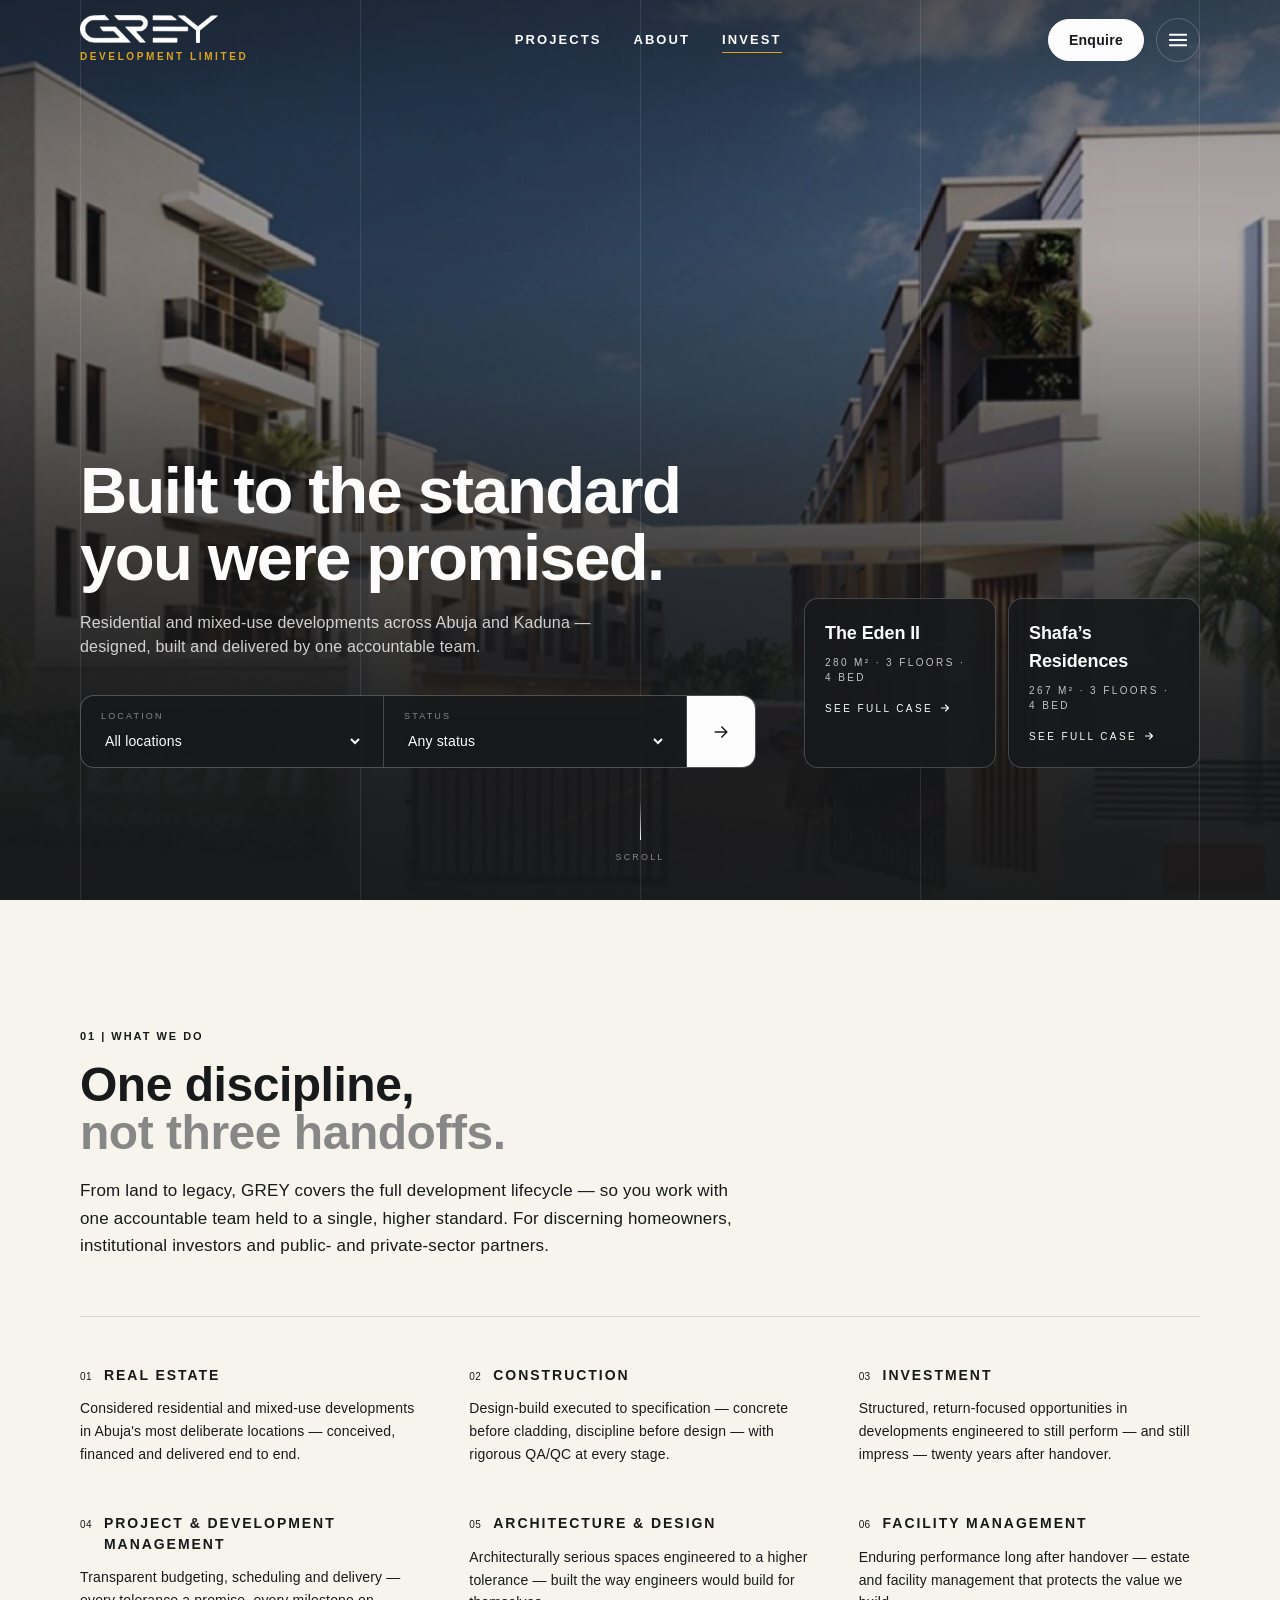
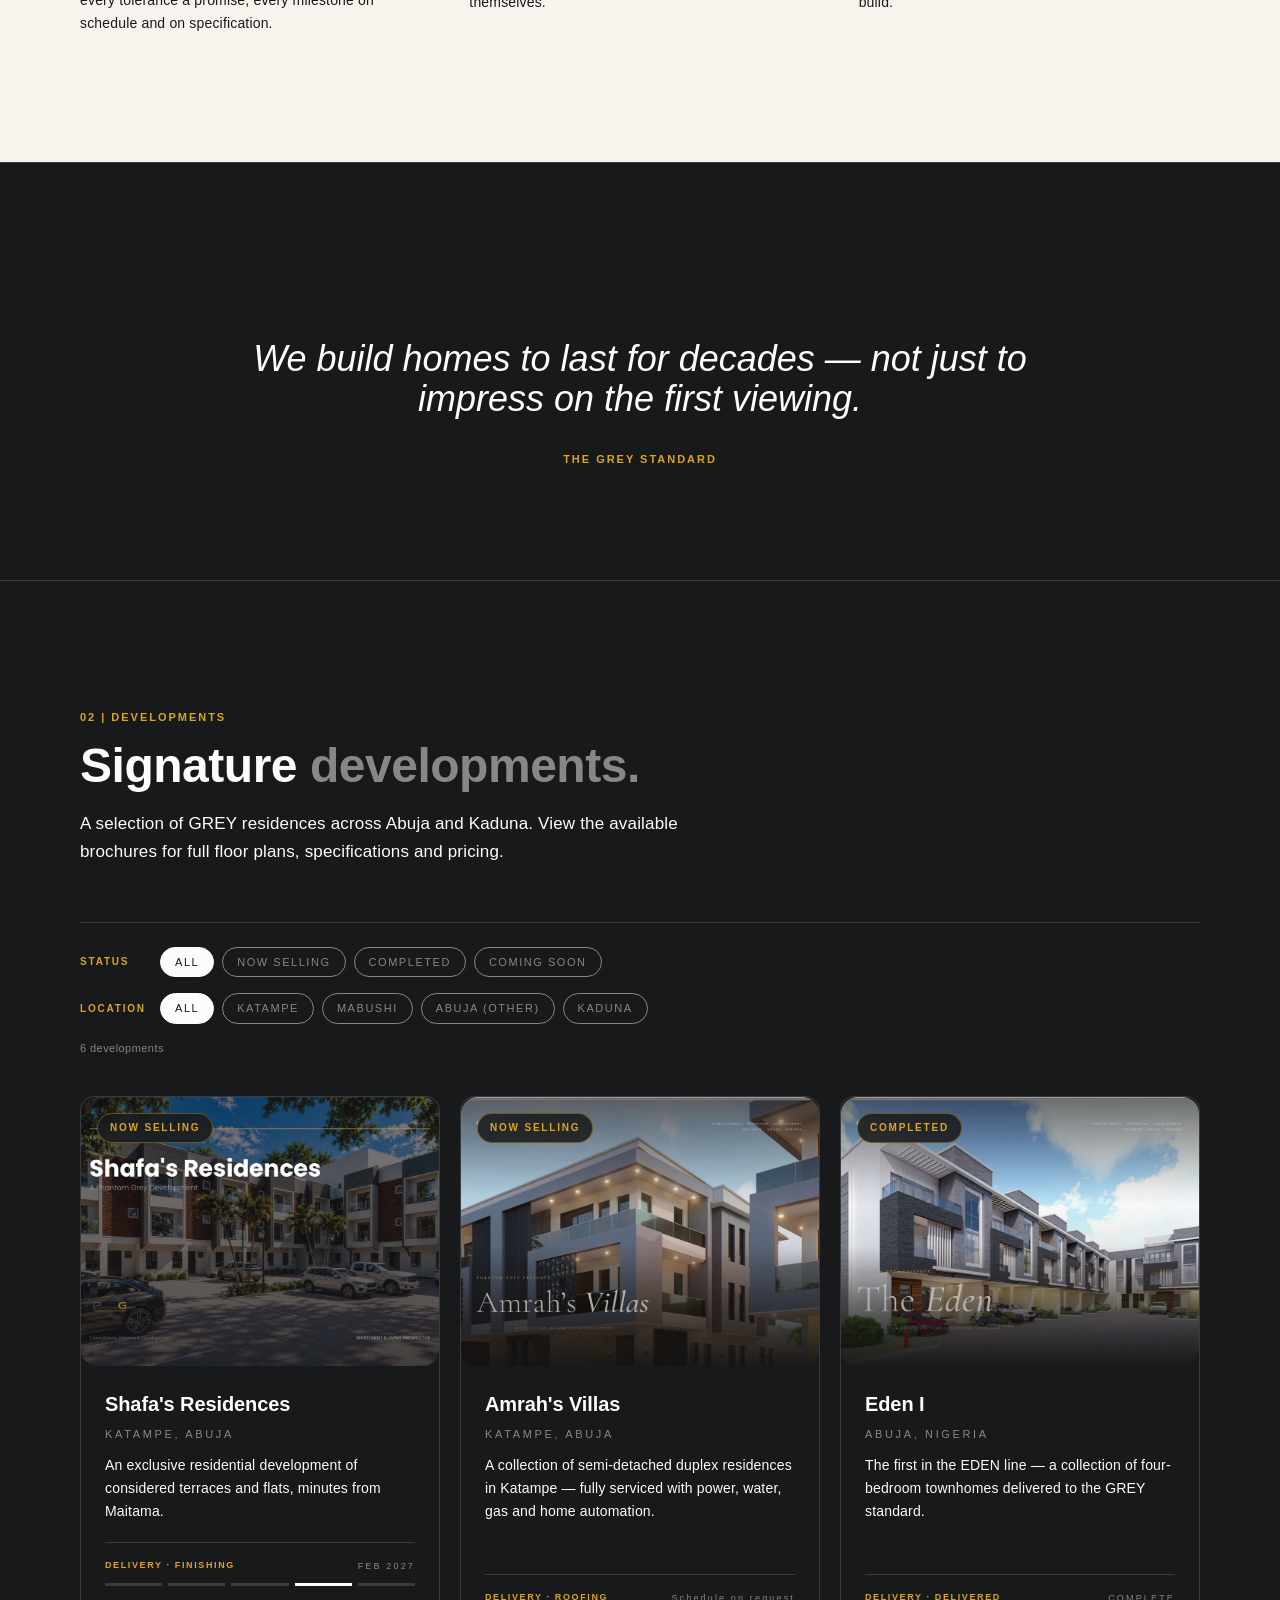
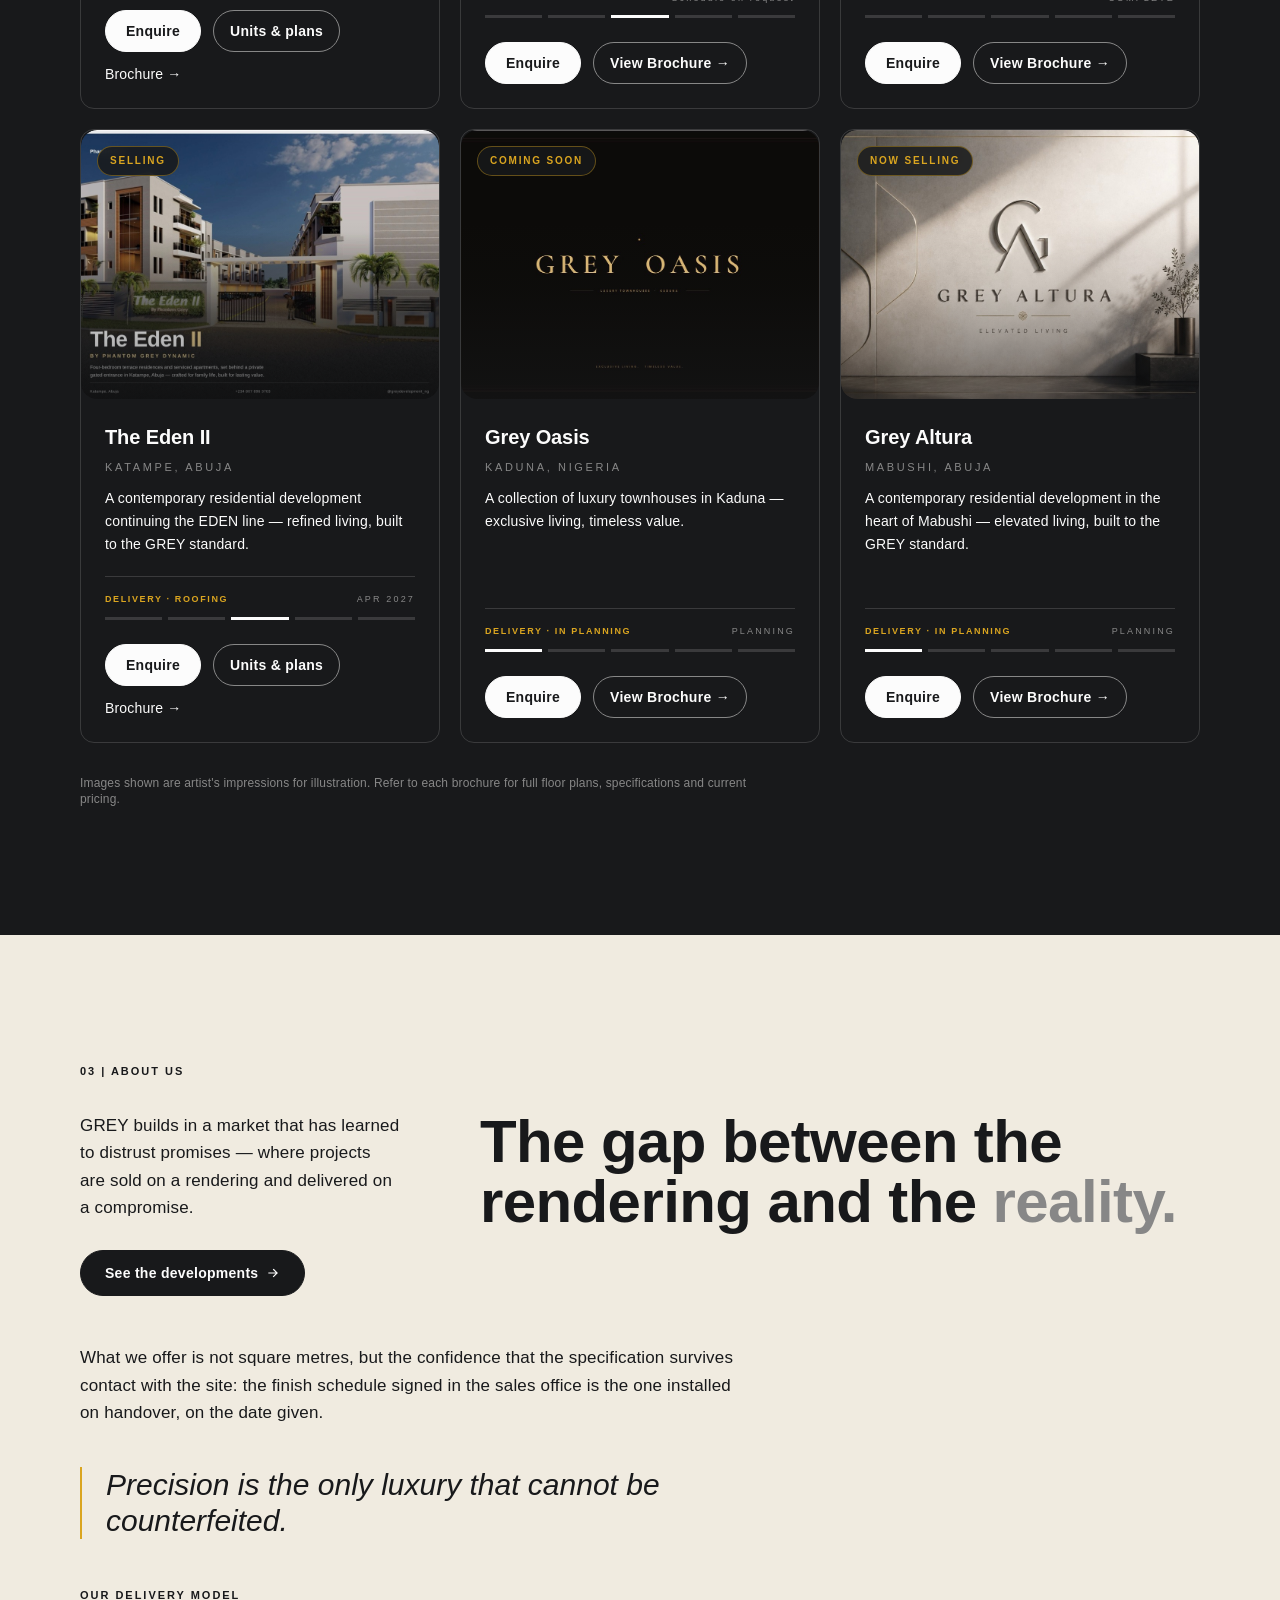
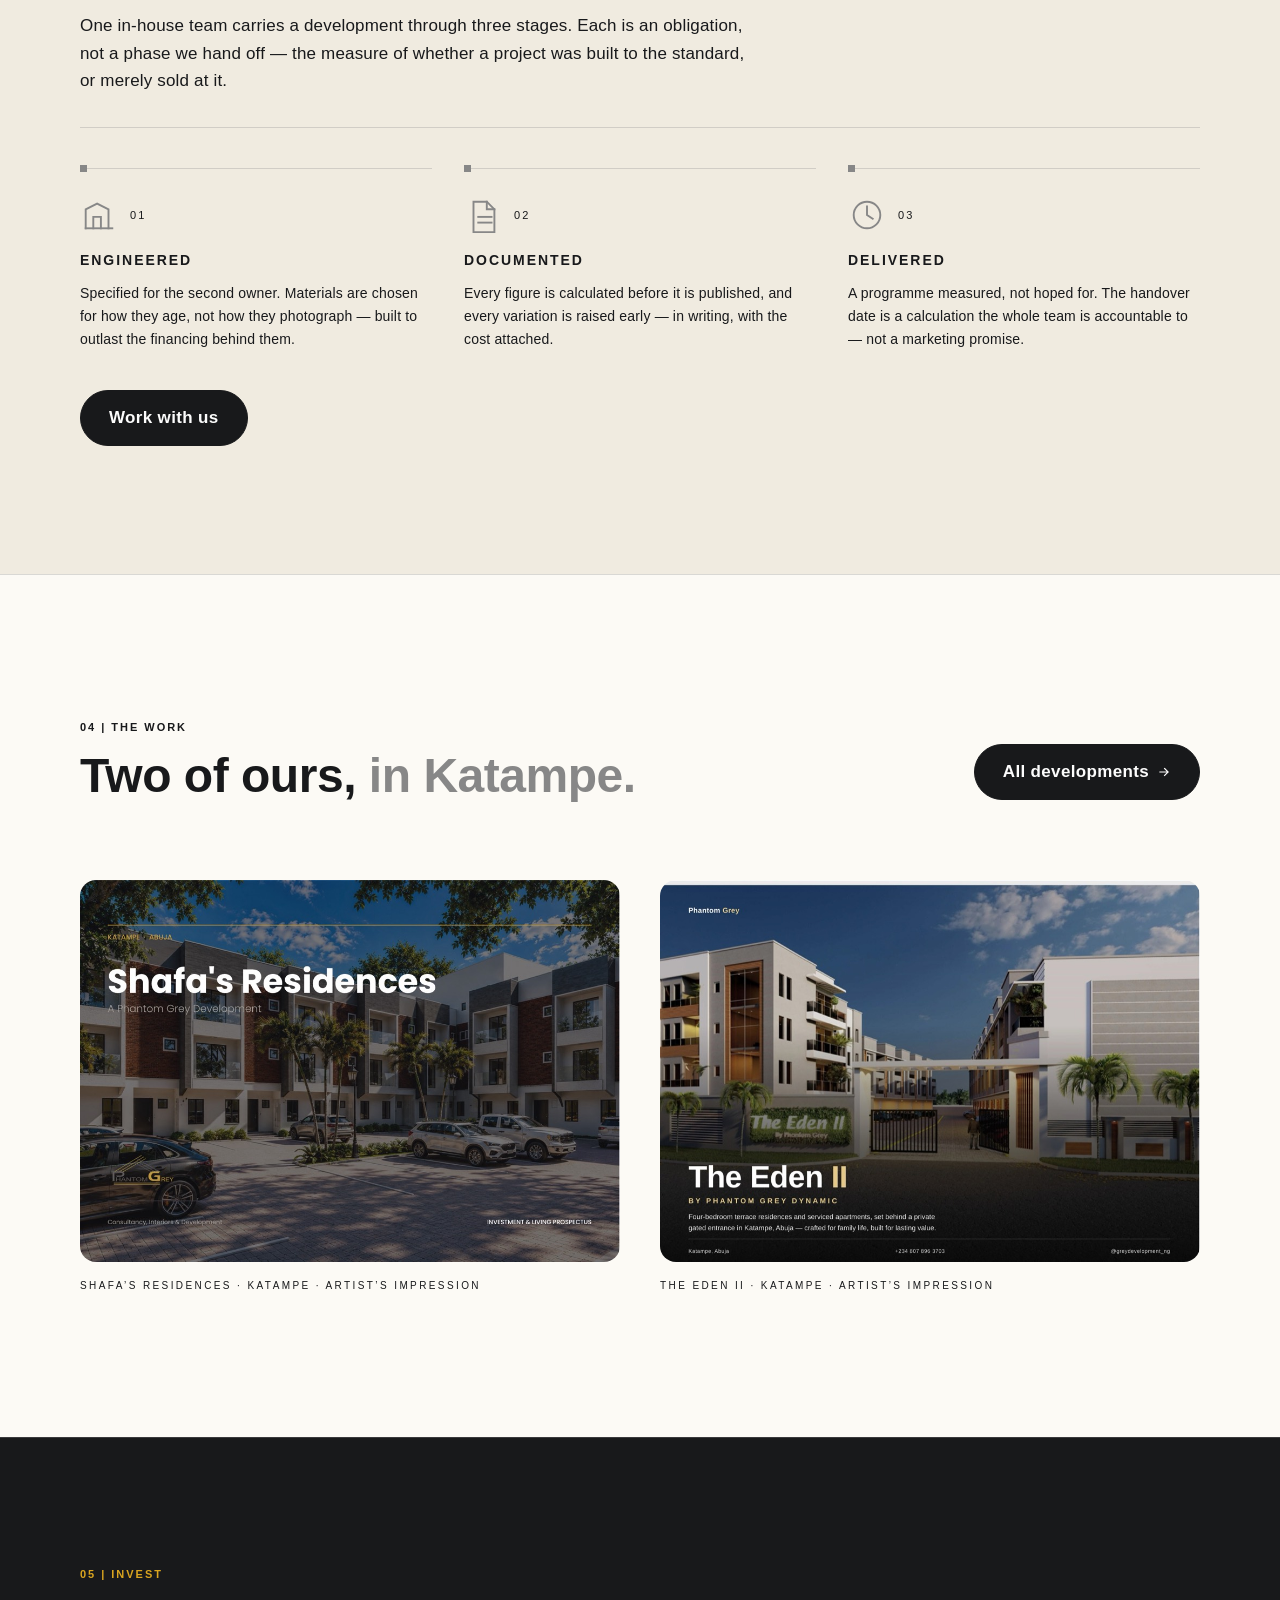
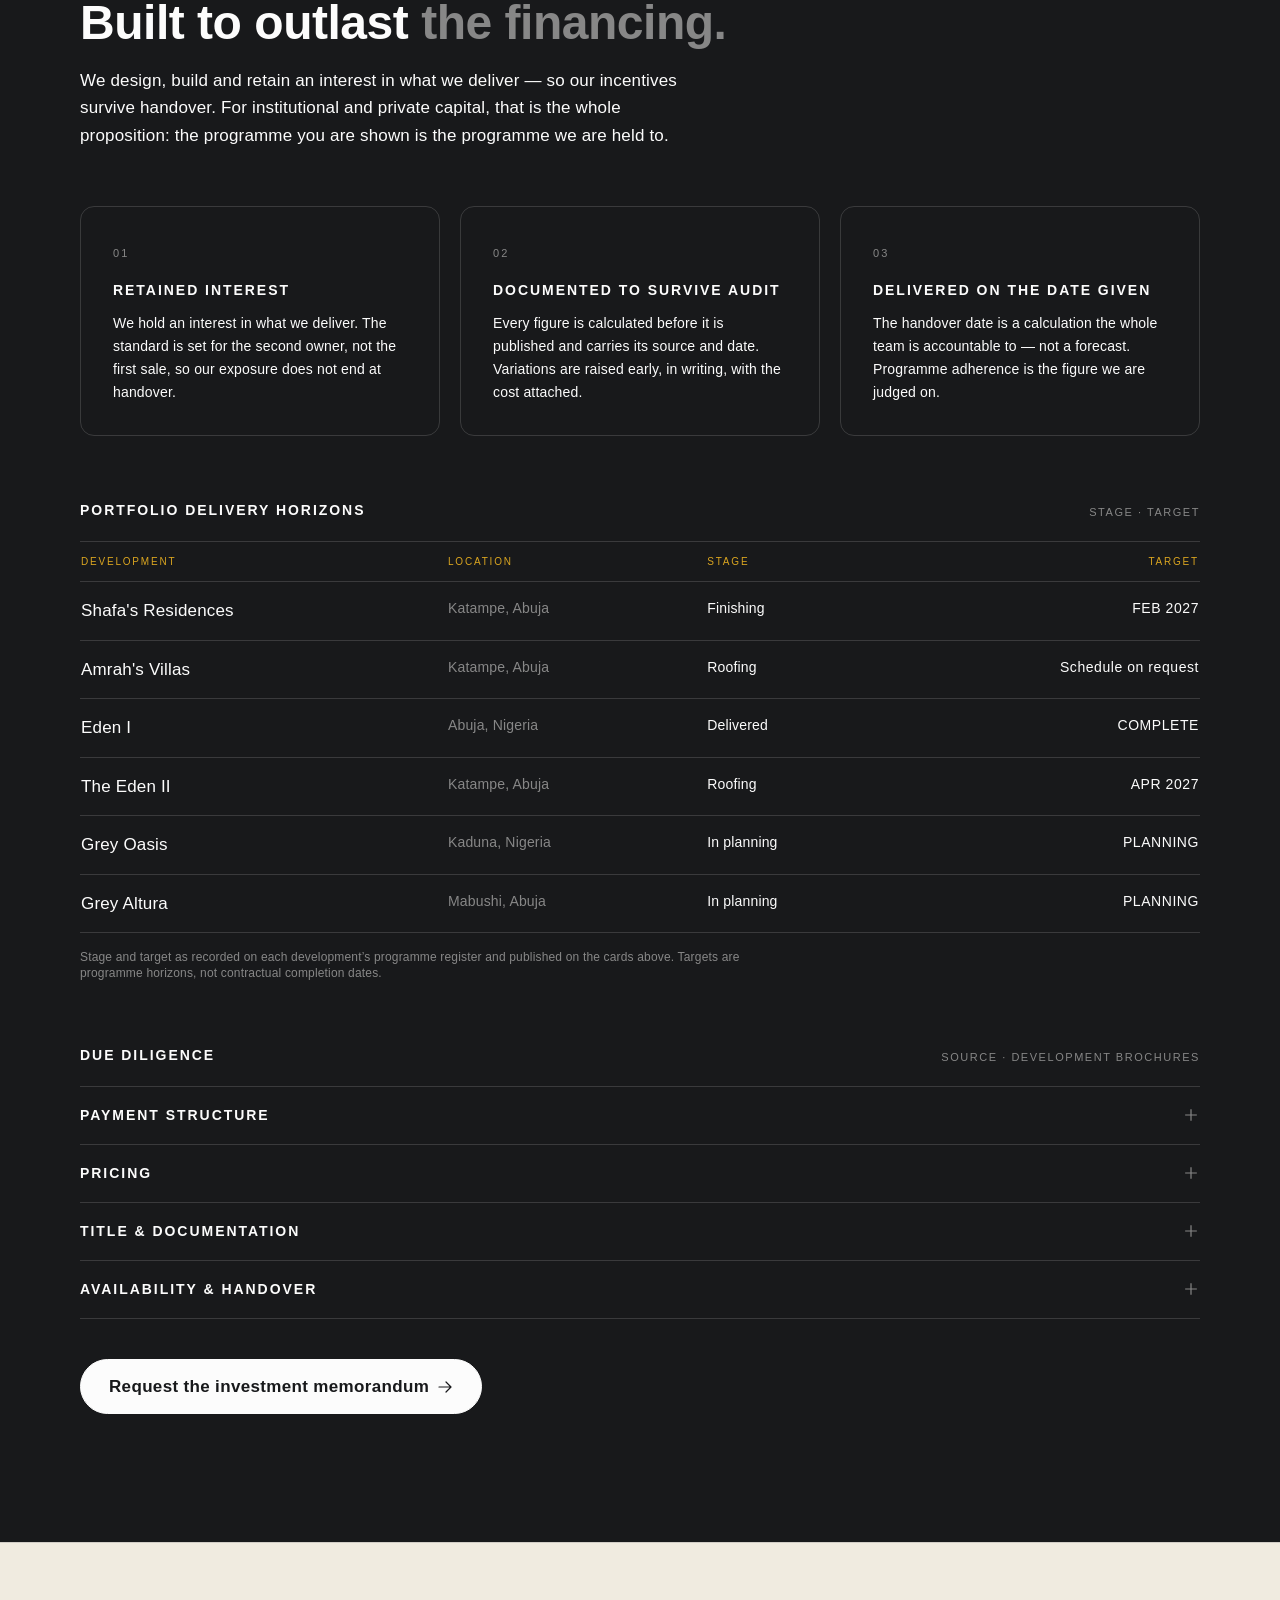
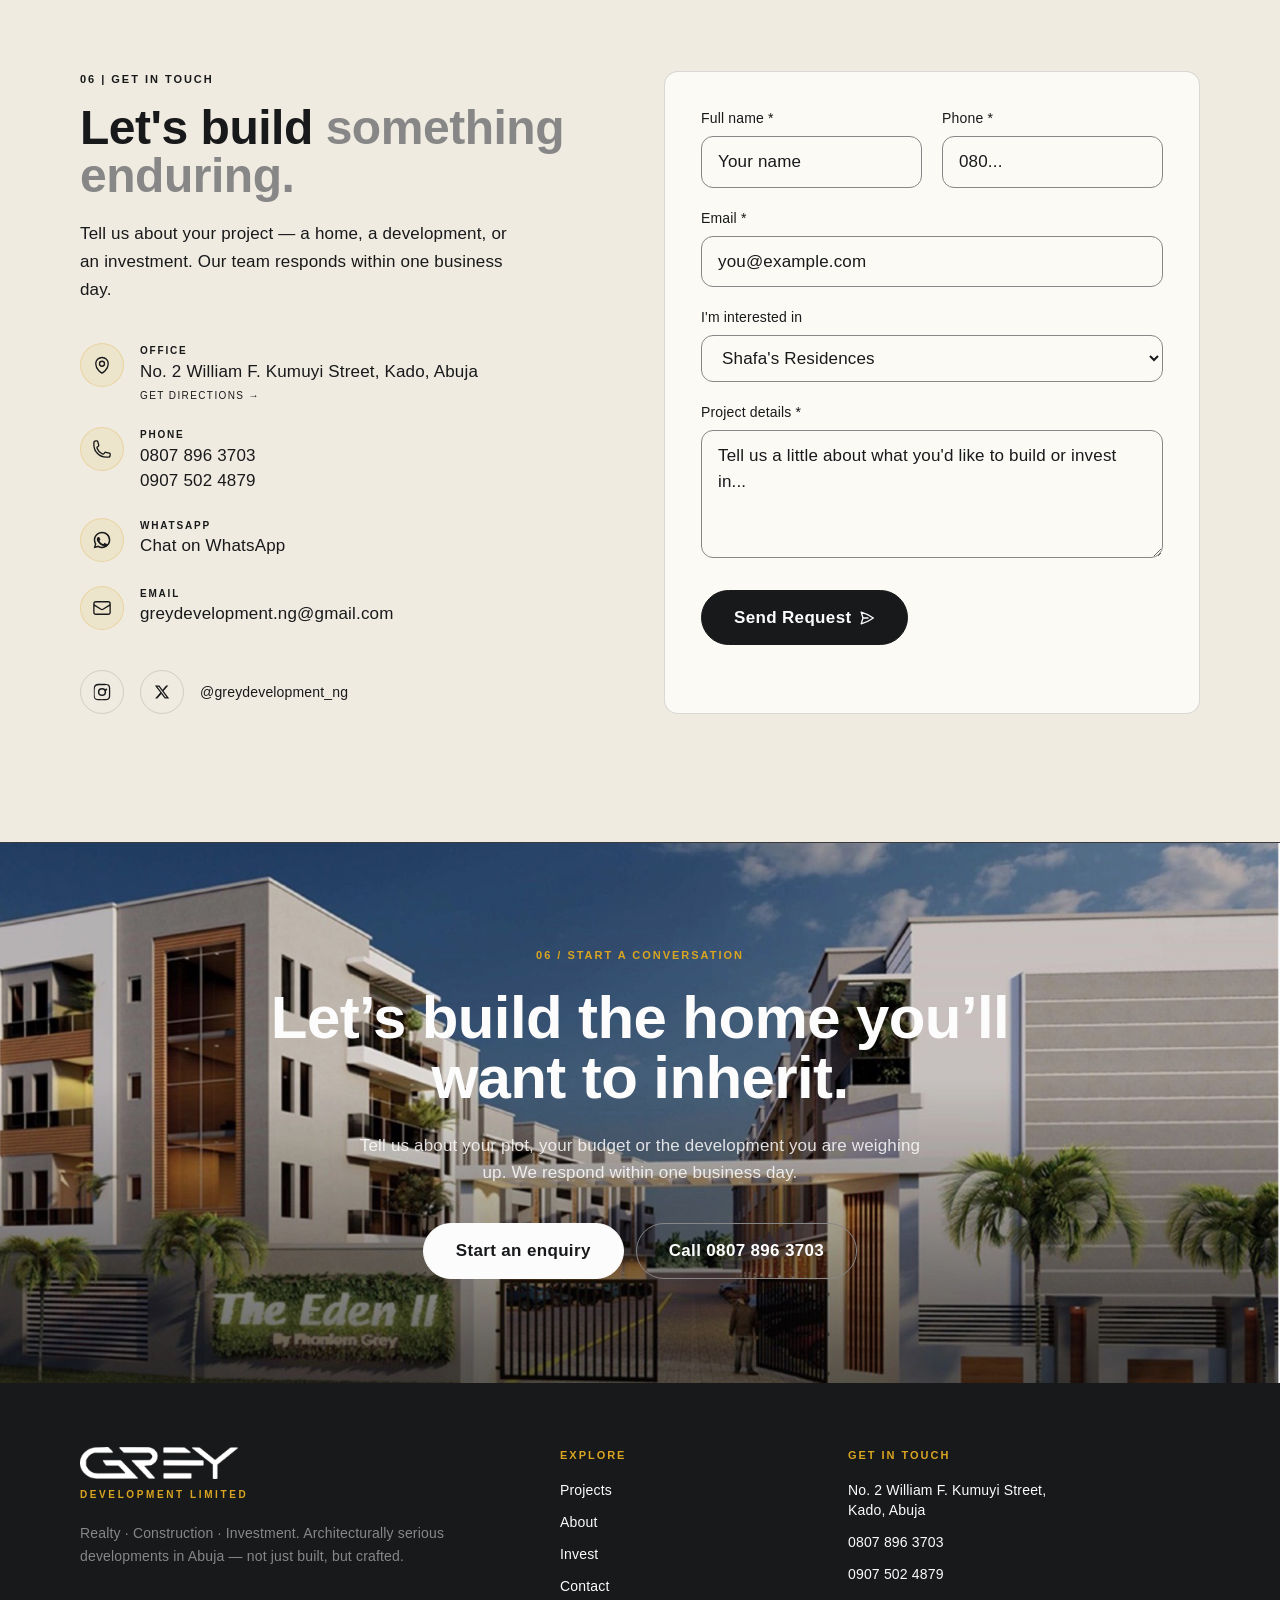
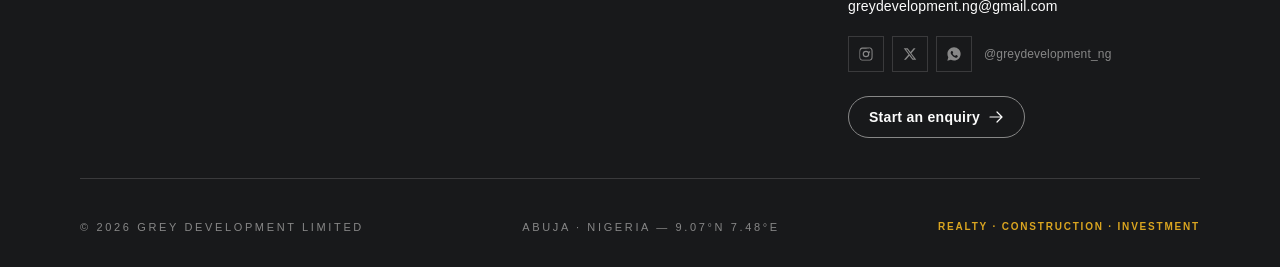
==== commit f19d566b: "Remove the positioning strip and fold its audience line into Services The strip between the hero and" ====
--- a/index.html
+++ b/index.html
@@ -236,6 +236,19 @@
          GREY's parent company, and the owner has confirmed the attribution stays. Do not
          retouch it out of the covers, the project renders or the brochures.
 
+         COPY. The positioning strip that sat between the hero and Services was removed.
+         It was the third consecutive statement of one idea: the hero tagline already said
+         "designed, built and delivered by one accountable team", the strip said "designing,
+         building and delivering ... a single discipline, not three handoffs", and the
+         Services headline directly below it is "One discipline, not three handoffs" - the
+         same punchline verbatim, one screen apart, so the headline read as an echo. Its
+         eyebrow ("Realty - Construction - Investment") already appears six times on the
+         page. The one thing only it carried, the audience, was folded into the Services
+         intro instead; "across Nigeria" was dropped with it, because the hero and the
+         portfolio both say Abuja and Kaduna. NOTE for the owner: the surviving clause
+         claims public- and private-sector partners, and the portfolio is entirely
+         residential - it was kept as written rather than edited on an assumption.
+
        NOTE: project card images are artist's impressions; real renders live in each brochure PDF.
   -->
 
@@ -696,7 +709,7 @@
        winning ties against the component classes above (e.g. text-offwhite over
        .display, text-[9px] over .eyebrow) or the hero headline turns Charcoal on a
        Charcoal ground. Verified by diffing computed styles against the CDN build. -->
-  <link rel="stylesheet" href="assets/tailwind.css?v=953f1901" />
+  <link rel="stylesheet" href="assets/tailwind.css?v=c4d47994" />
 </head>
 
 <body class="bg-ink text-body">
@@ -832,26 +845,13 @@
       </div>
     </section>
 
-    <!-- ============ POSITIONING STRIP ============ -->
-    <section class="border-y border-line bg-ink2">
-      <div class="mx-auto max-w-4xl px-5 sm:px-8 py-16 sm:py-20">
-        <p class="reveal eyebrow text-[11px] mb-6 text-center">Realty · Construction · Investment</p>
-        <p class="reveal statement max-w-3xl" data-delay="1">
-          We treat architectural precision as non-negotiable — designing, building and delivering developments of uncompromising structural and material integrity.
-        </p>
-        <p class="reveal text-body mt-6 max-w-2xl leading-relaxed" data-delay="2">
-          For discerning homeowners, institutional investors and public- and private-sector partners across Nigeria — real estate, construction and development handled as a single discipline, not three handoffs.
-        </p>
-      </div>
-    </section>
-
     <!-- ============ SERVICES ============ -->
     <section id="services" class="relative py-24 sm:py-32 bg-ink">
       <div class="mx-auto max-w-[1440px] px-5 sm:px-8 lg:px-20">
         <div class="max-w-2xl">
           <p class="reveal eyebrow text-[11px] mb-4">01 | What we do</p>
           <h2 class="reveal display text-3xl sm:text-5xl text-porcelain">One discipline,<br/><span class="gradword">not three handoffs.</span></h2>
-          <p class="reveal text-body mt-5 leading-relaxed" data-delay="1">From land to legacy, GREY covers the full development lifecycle — so you work with one accountable team held to a single, higher standard.</p>
+          <p class="reveal text-body mt-5 leading-relaxed" data-delay="1">From land to legacy, GREY covers the full development lifecycle — so you work with one accountable team held to a single, higher standard. For discerning homeowners, institutional investors and public- and private-sector partners.</p>
         </div>
 
         <div class="reveal mt-14 grid sm:grid-cols-2 lg:grid-cols-3 gap-x-12 gap-y-12 border-t border-line pt-12" data-delay="1">
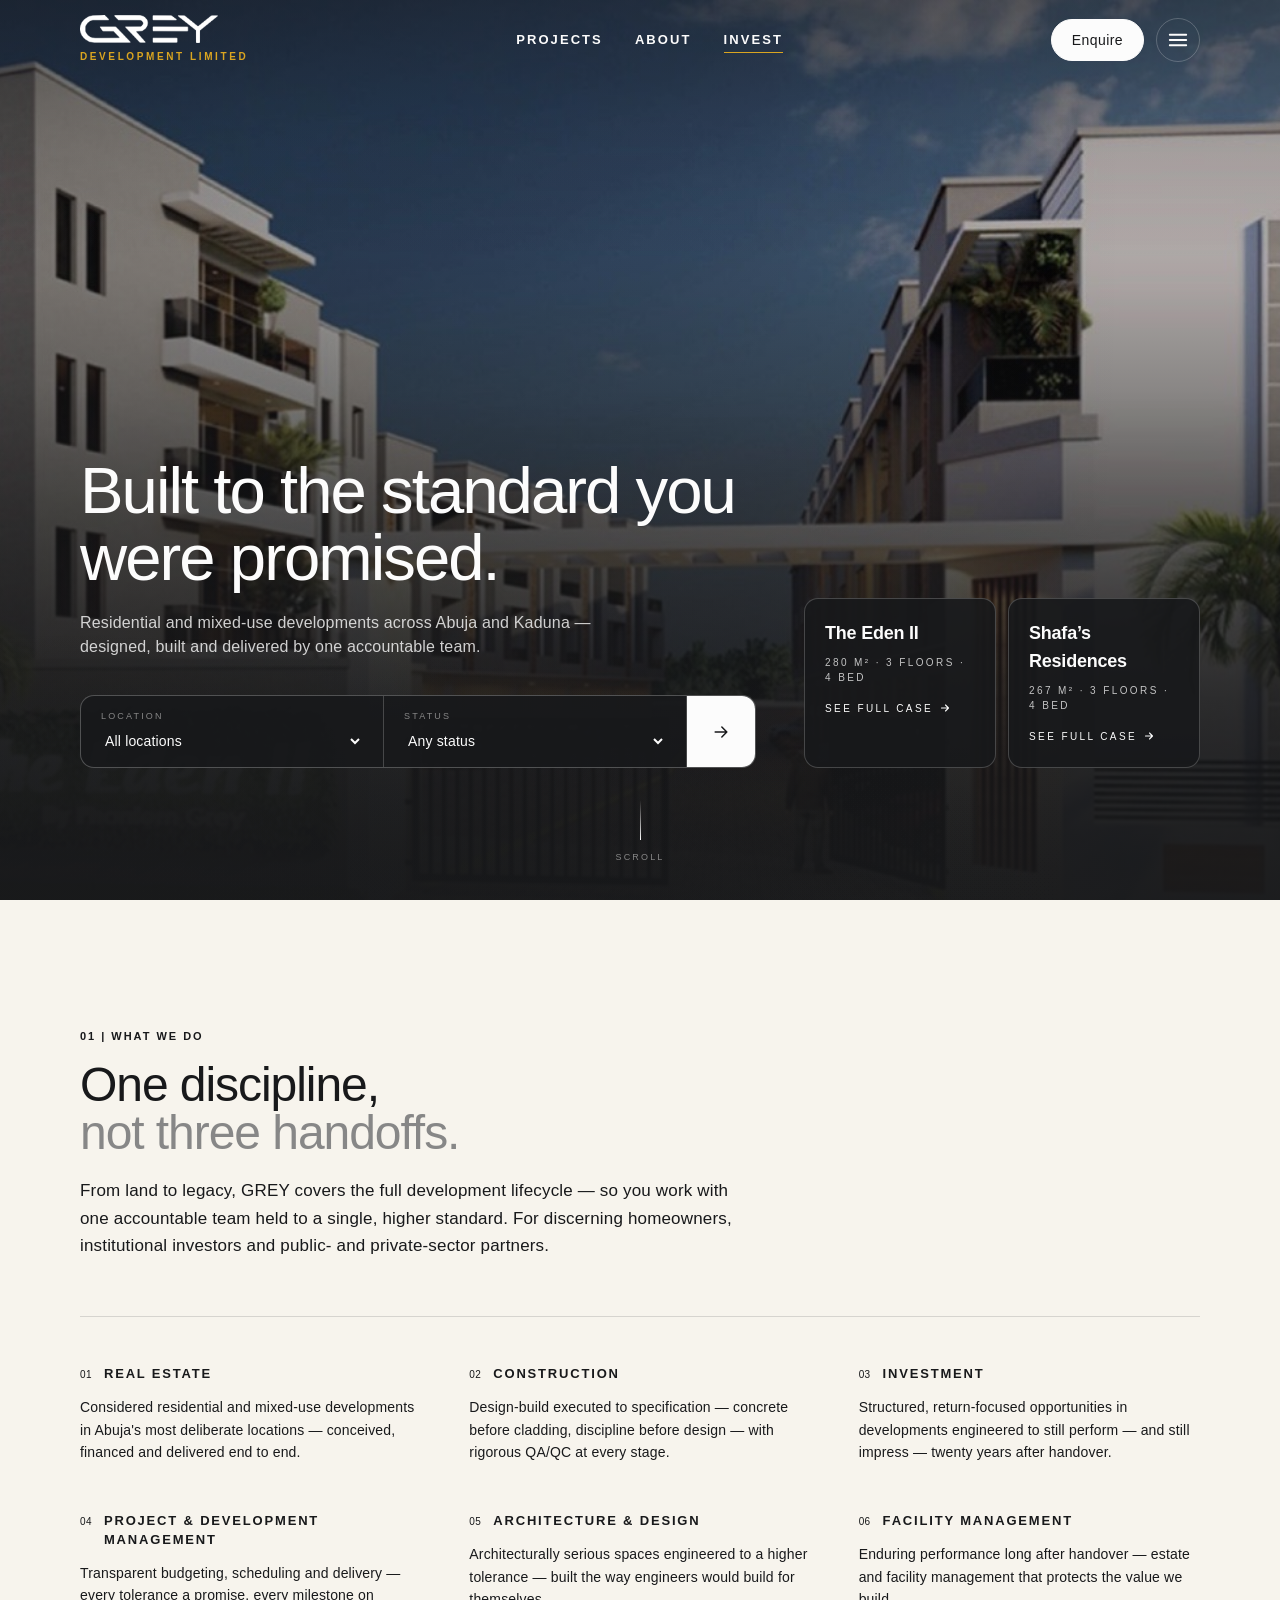
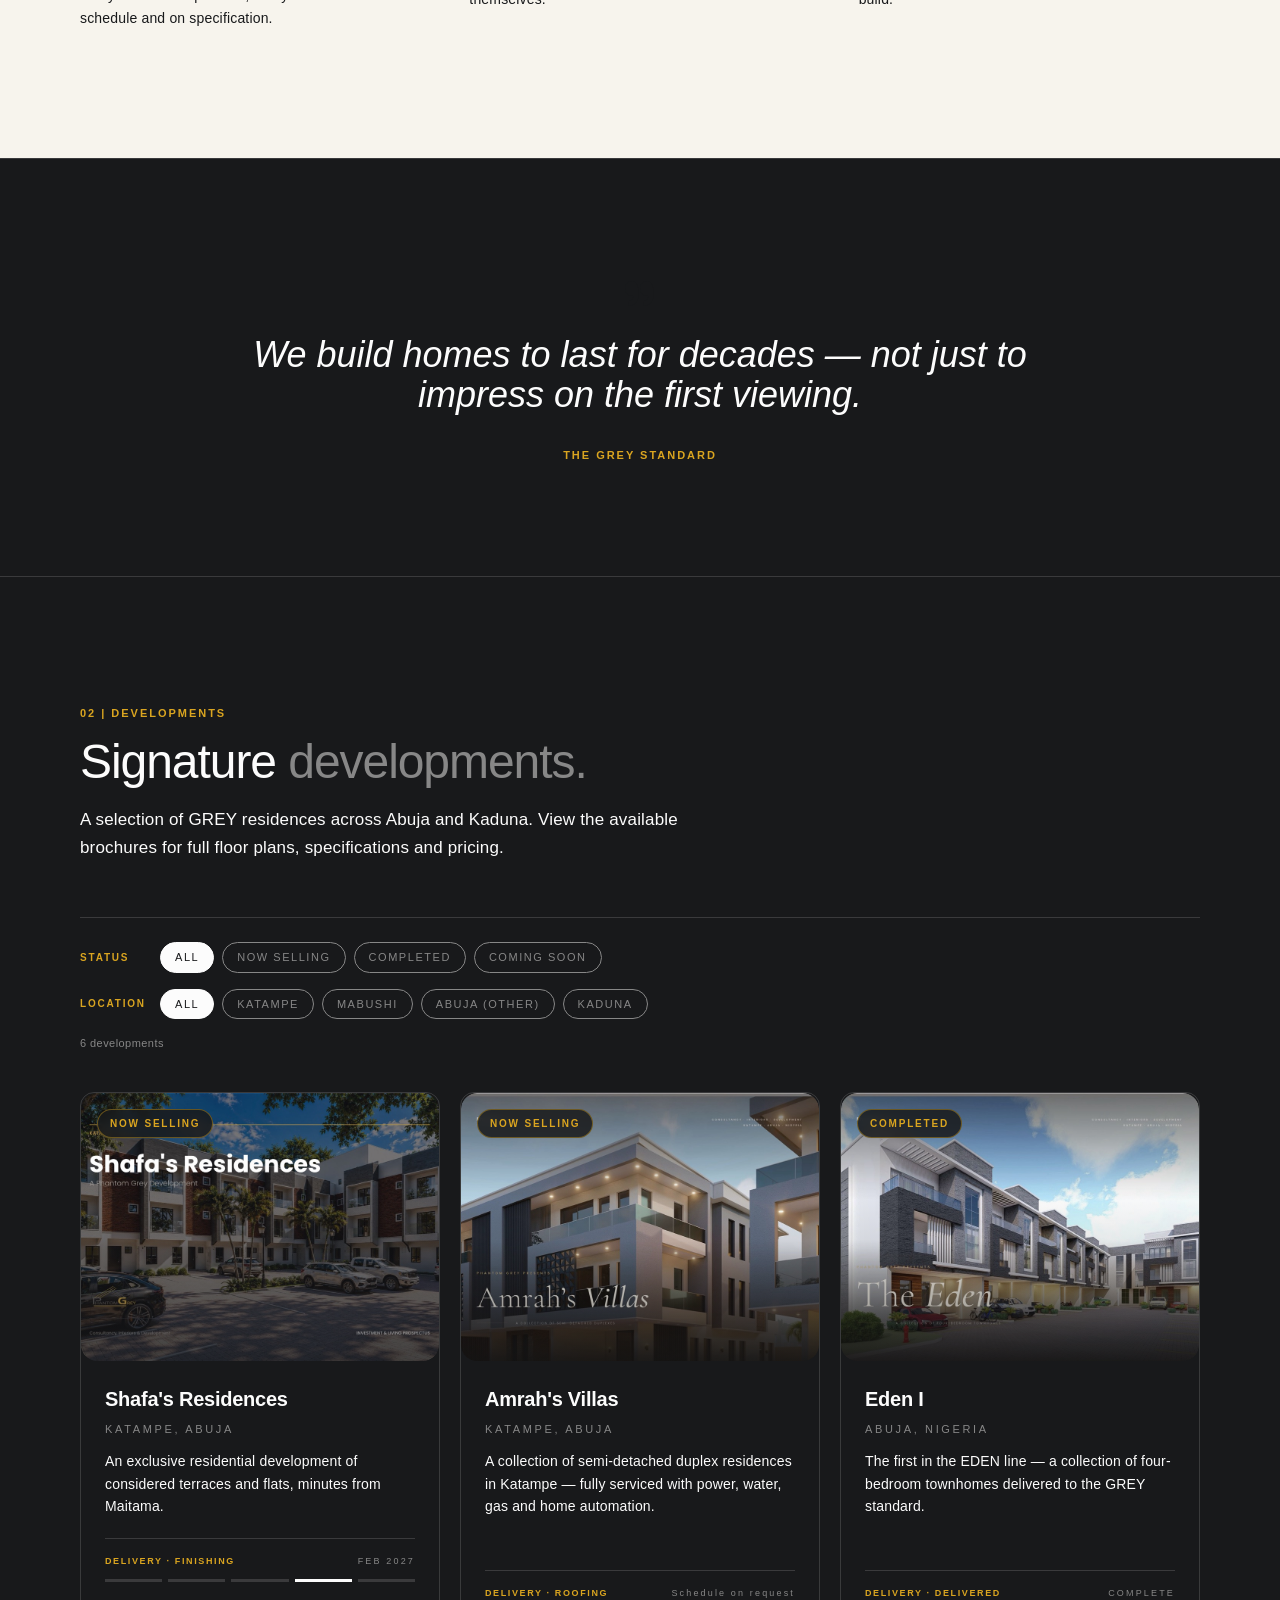
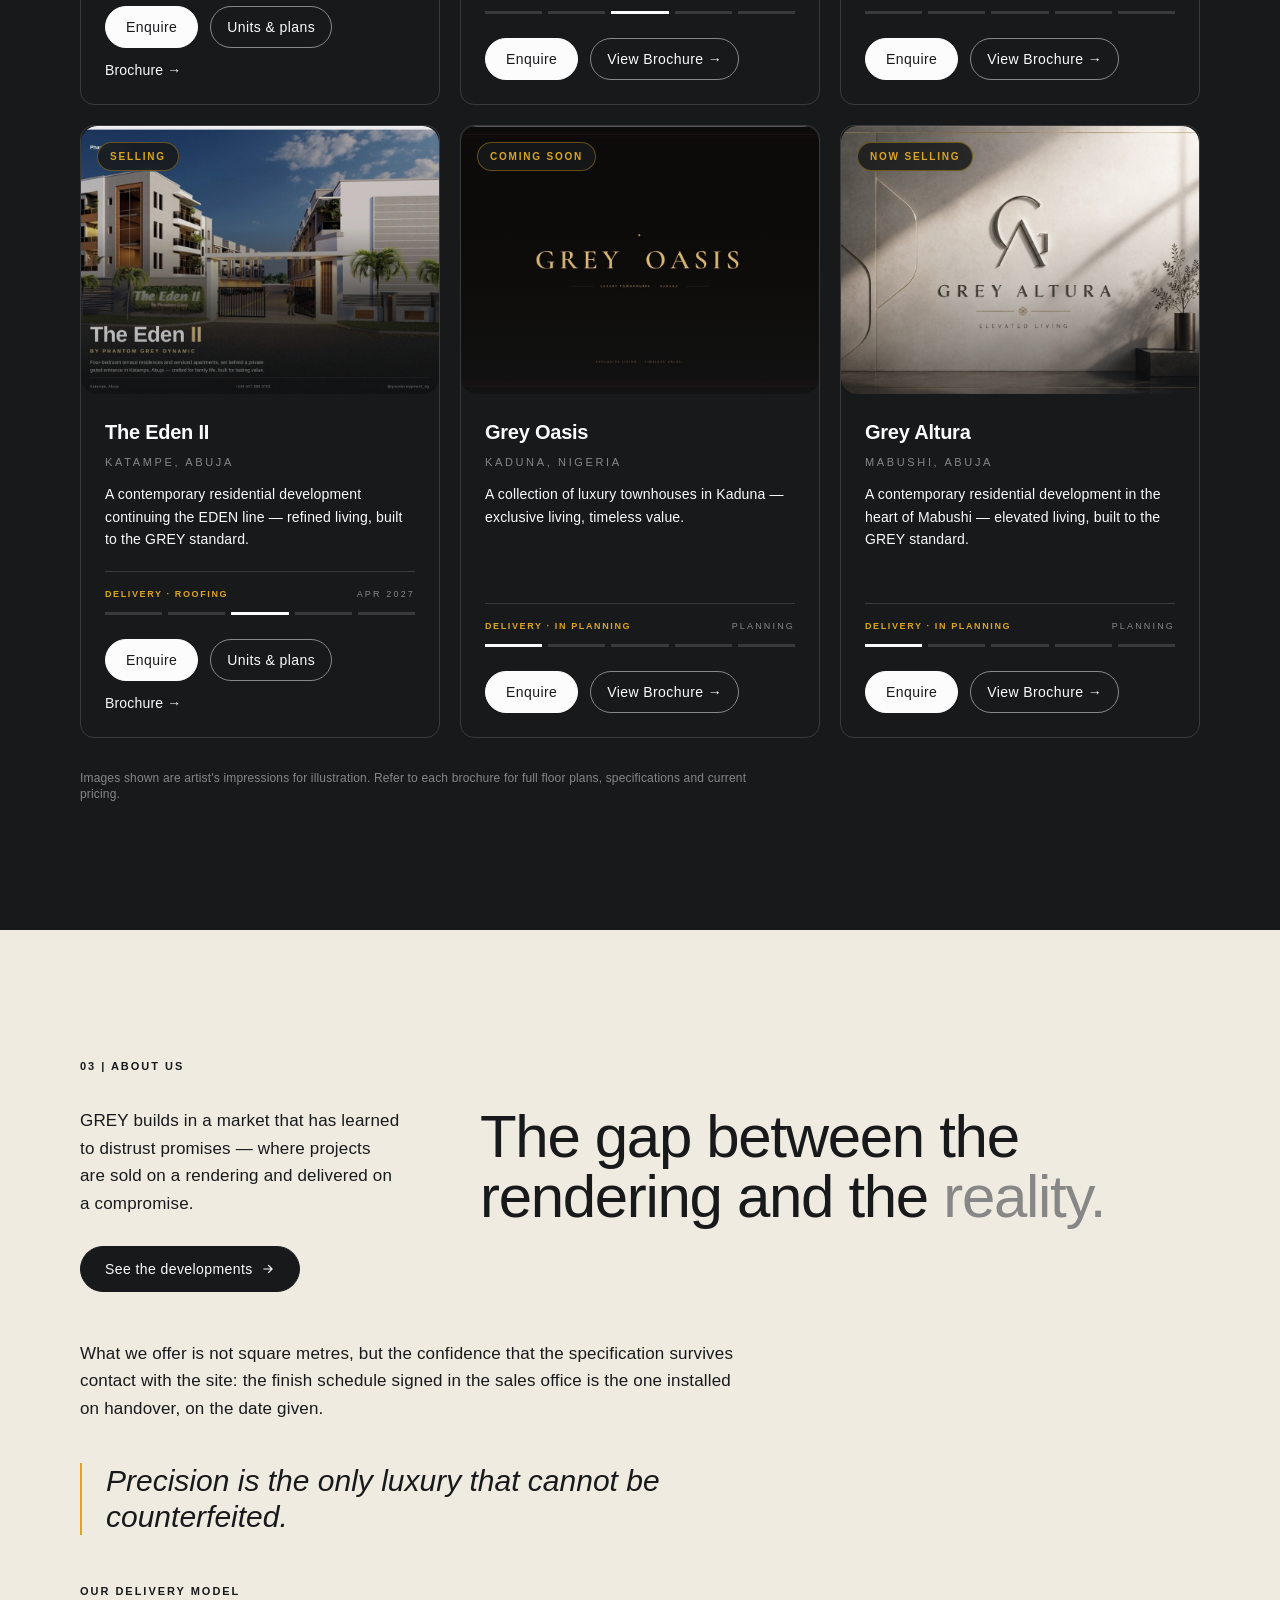
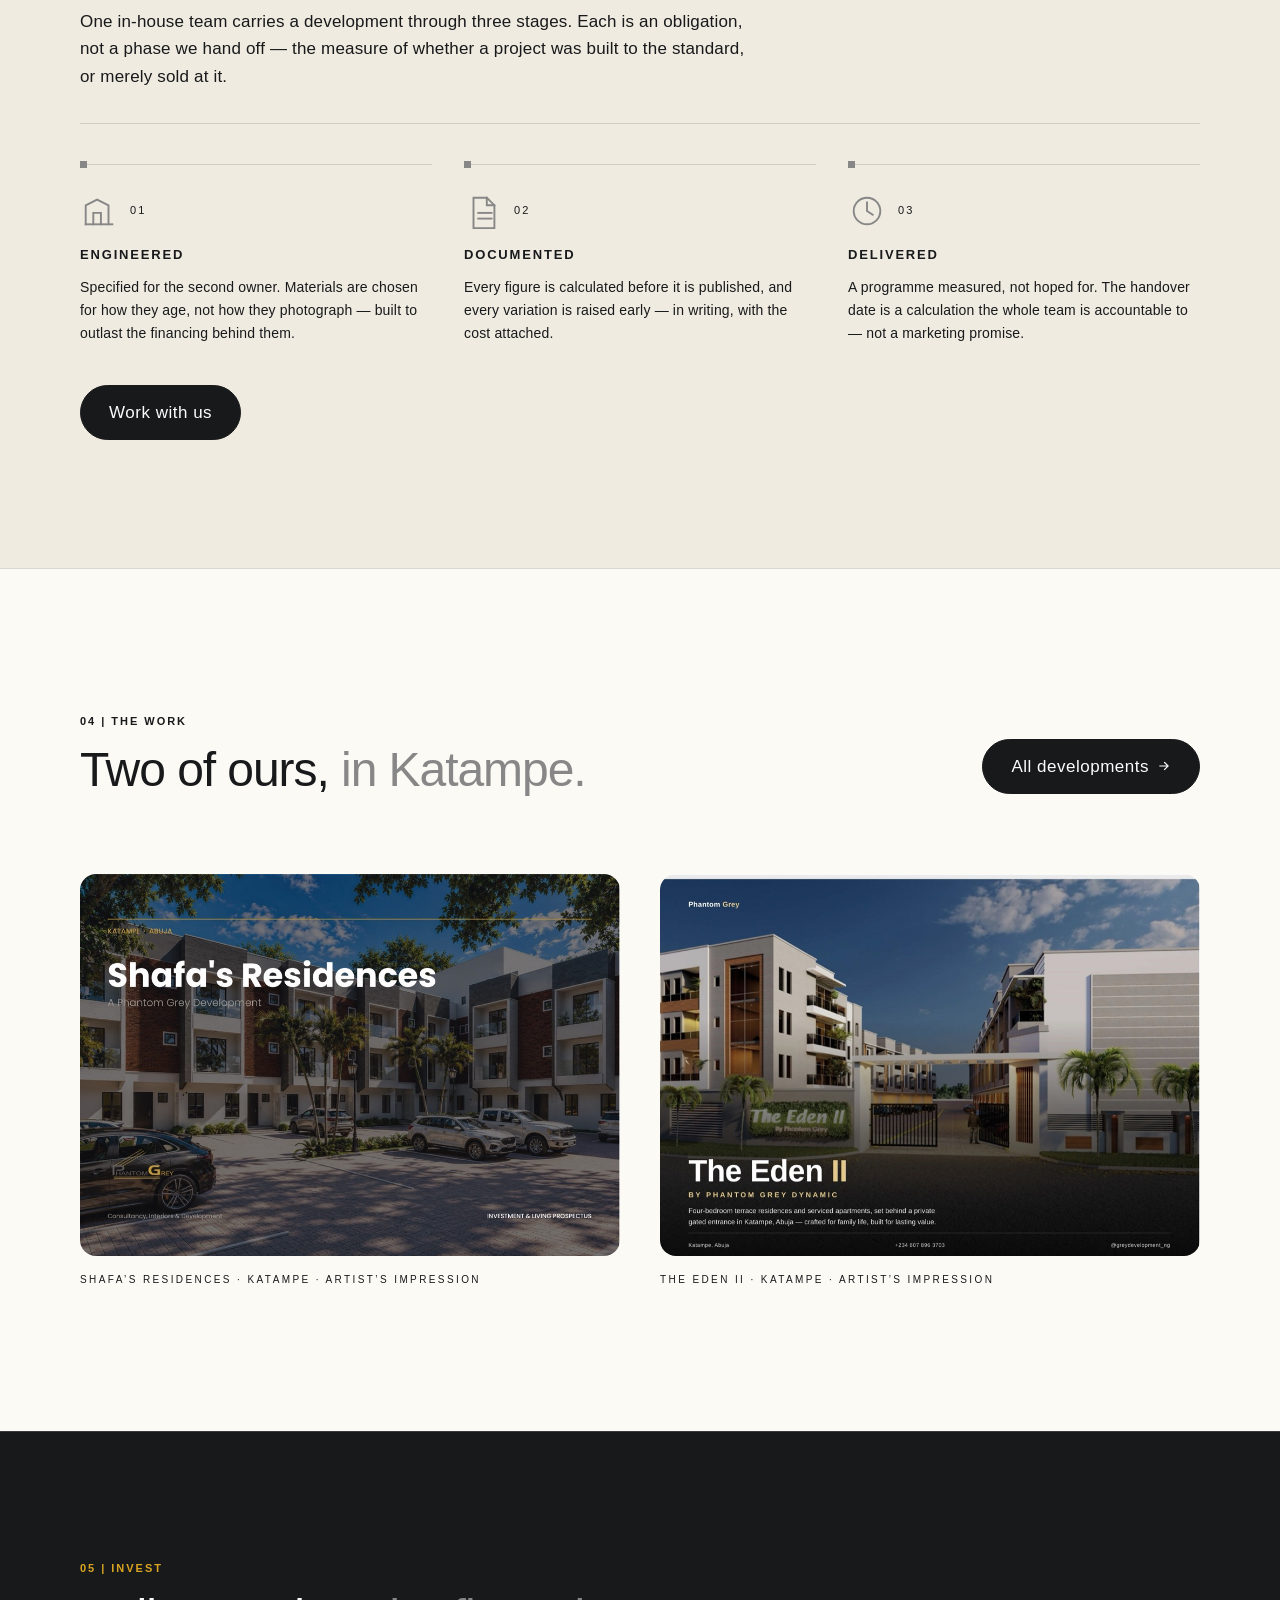
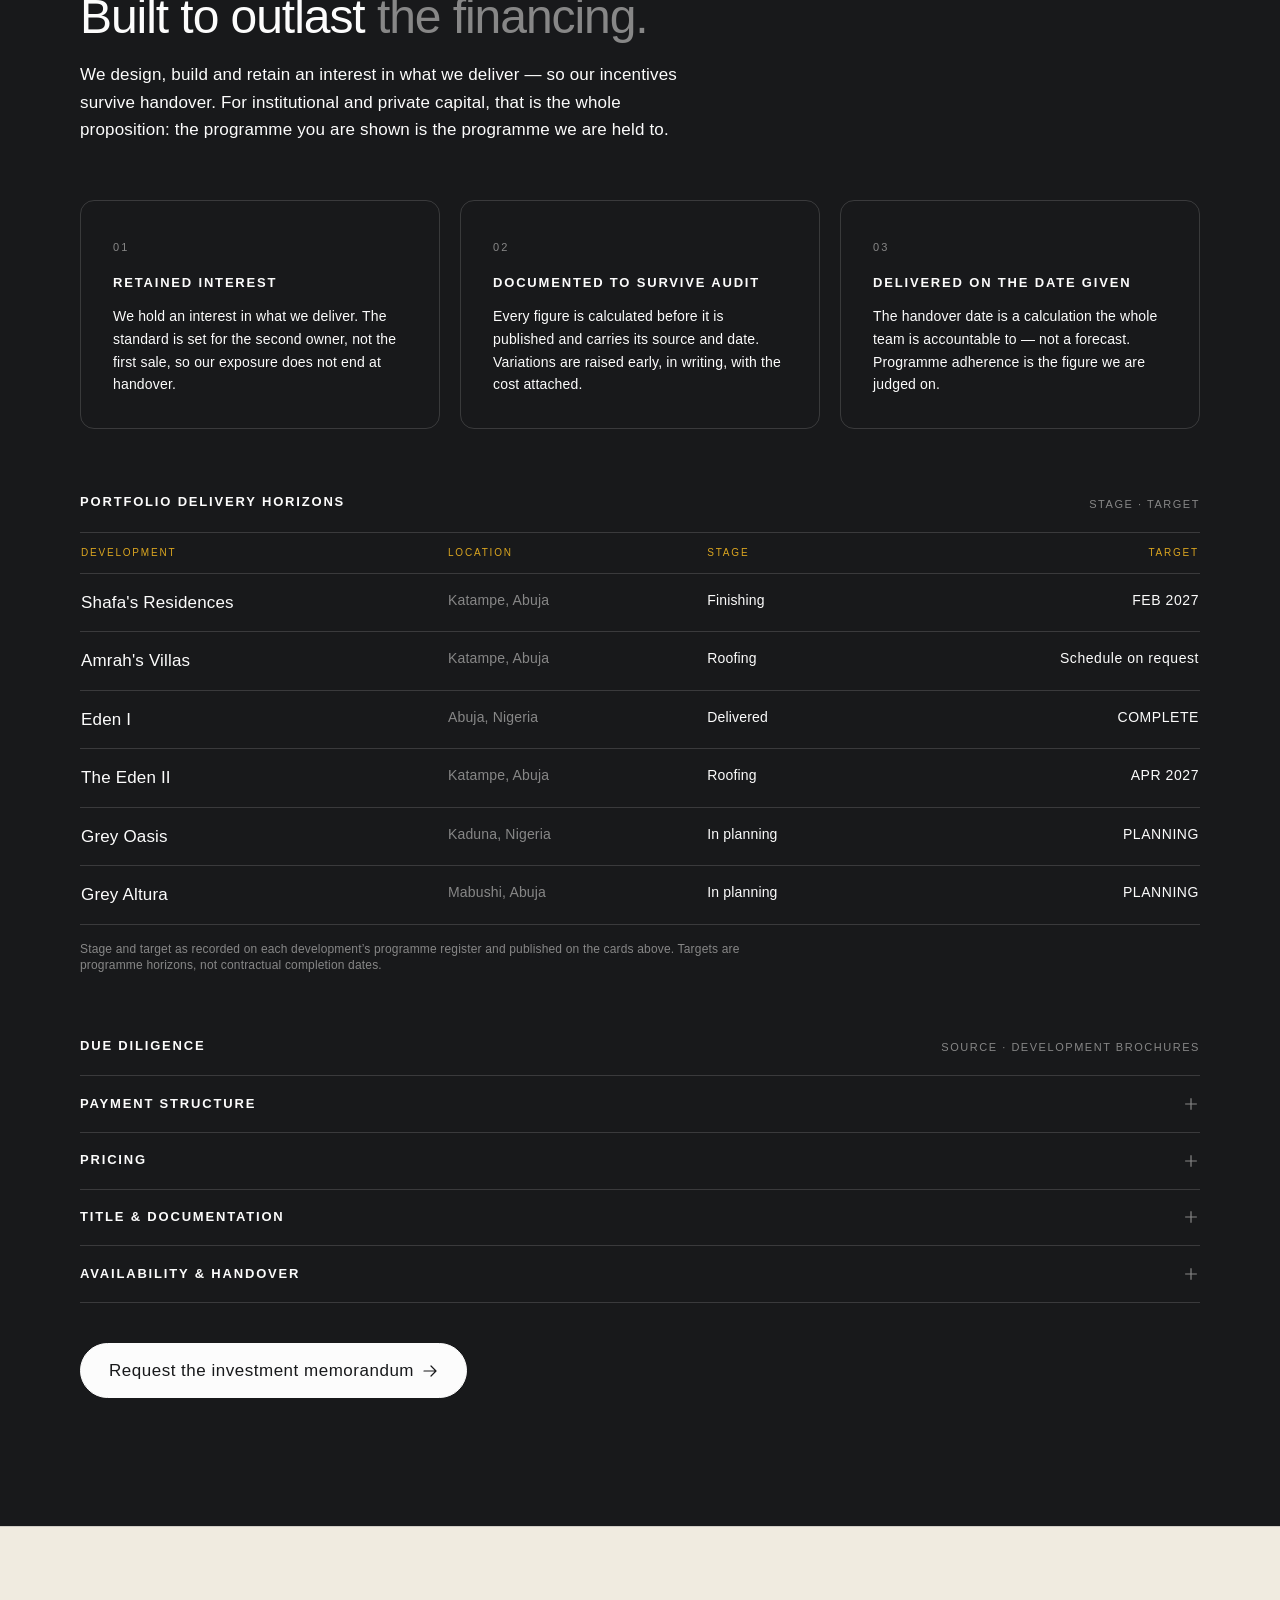
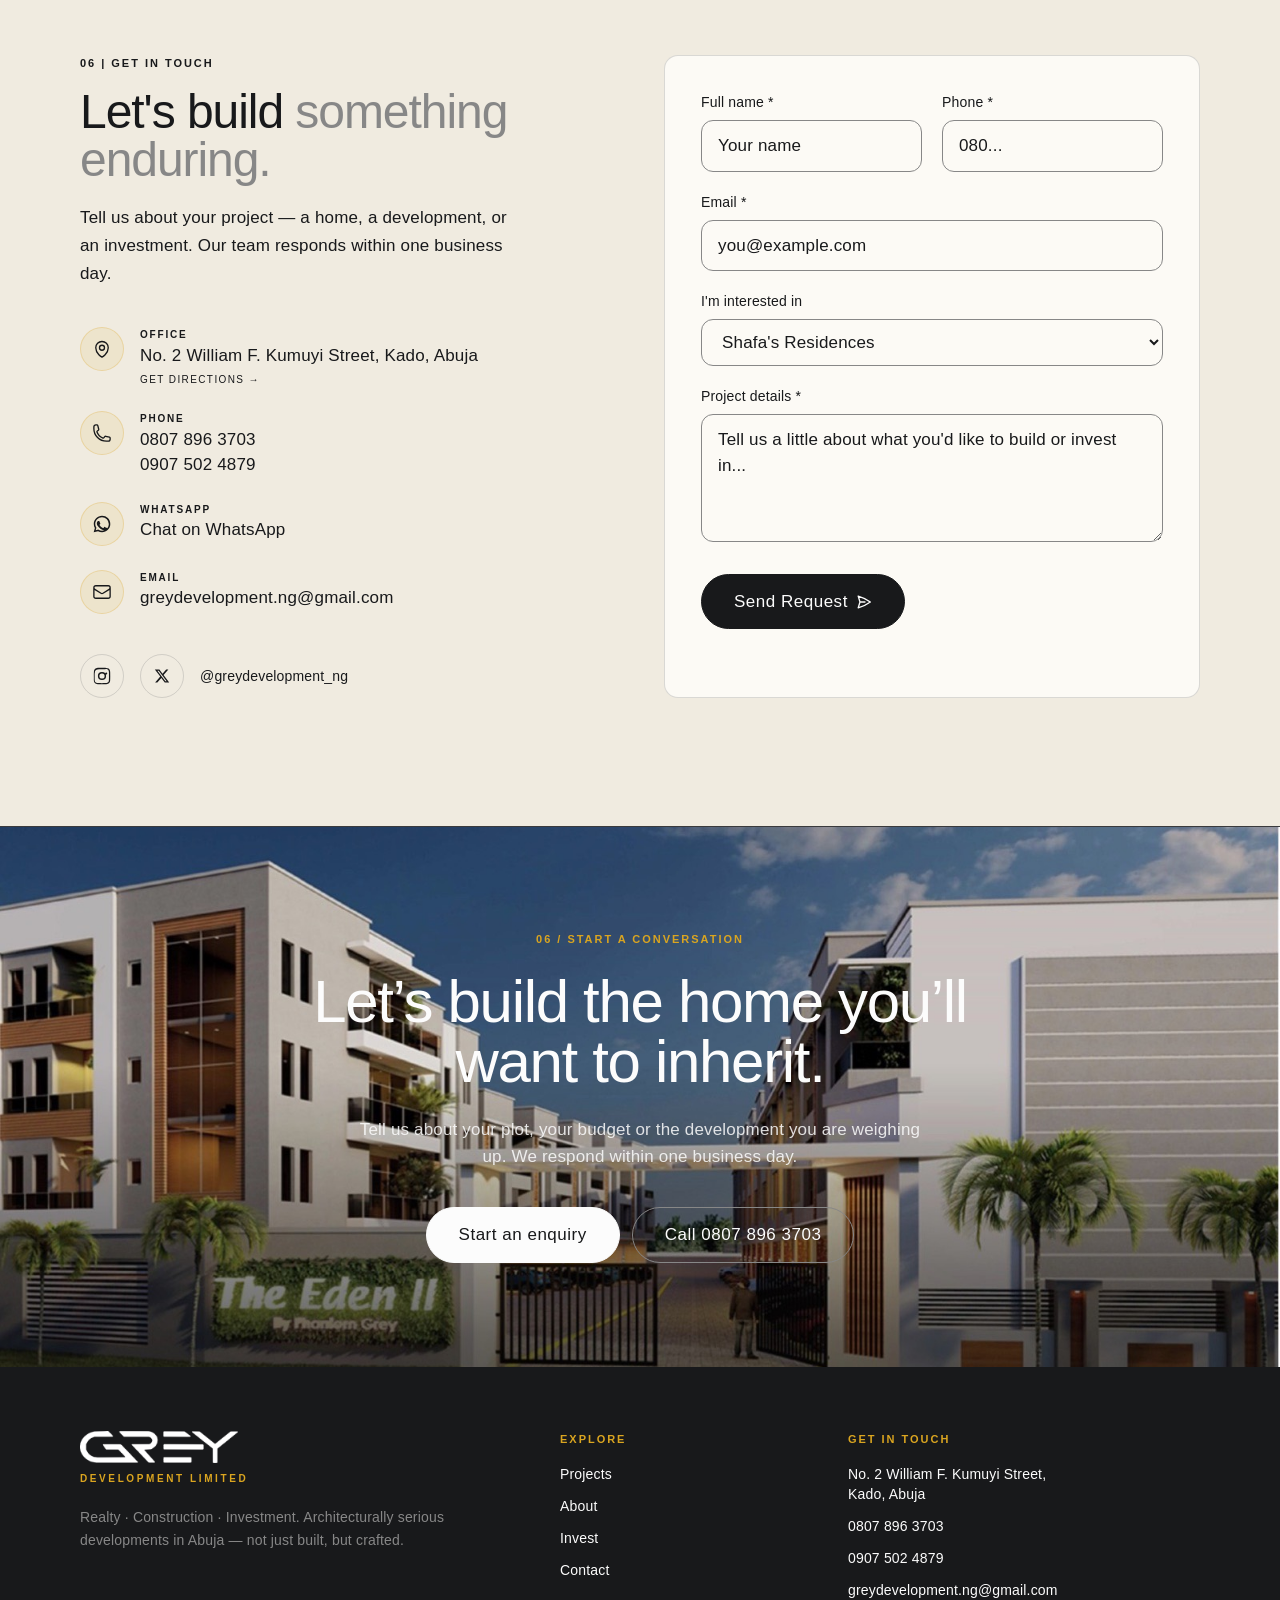
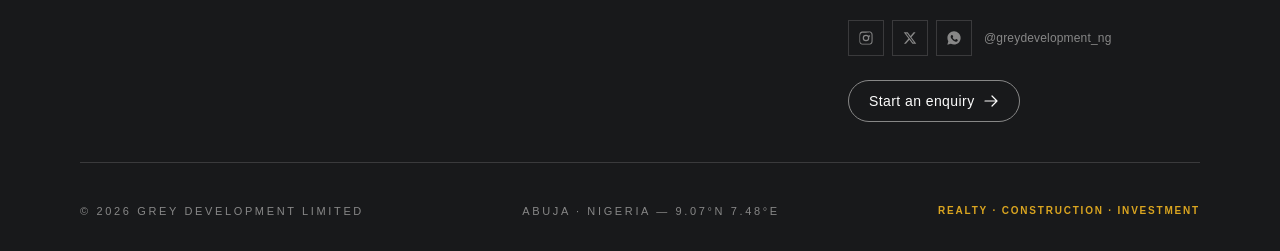
==== commit 9d8c94b6: "Sleek pass: lighter headlines, better fallback face, glass header, smoother motion Headlines drop fr" ====
--- a/index.html
+++ b/index.html
@@ -249,6 +249,19 @@
          claims public- and private-sector partners, and the portfolio is entirely
          residential - it was kept as written rather than edited on an assumption.
 
+         SLEEK PASS (owner-directed). Headlines drop from weight 700 to 500 with tighter
+         tracking; card titles, H3s and buttons come down a step with them. The font
+         stacks gain Avenir Next / Avenir / Segoe UI ahead of Arial: Century Gothic only
+         ships with Microsoft Office, so every Apple device without it was rendering the
+         whole site in Arial - measured, the two stacks set identical widths on a Mac.
+         Still system faces only; no webfont is fetched. The scrolled header is glass
+         (74% Charcoal, 22px blur) rather than a near-solid bar; nav text holds 7.29:1
+         over a worst-case white page beneath it. Reveals travel 18px on an ease-out
+         curve over .9s instead of 8px over .6s, and project and gallery images drift
+         to 104% on hover - the one scale on the site, a DEVIATION from §10's "no
+         scale", removed under prefers-reduced-motion. The hero's four grid guide lines
+         were taken out.
+
        NOTE: project card images are artist's impressions; real renders live in each brochure PDF.
   -->
 
@@ -315,7 +328,7 @@
     }
     html, body { background-color: var(--ground); }
     /* §10 — Body: Glacial 17px / 1.65, 620px measure */
-    body { font-family:'Century Gothic','URW Gothic','Avant Garde',Arial,sans-serif;
+    body { font-family:'Century Gothic','URW Gothic','Avant Garde','Avenir Next','Avenir','Segoe UI',Arial,sans-serif;
            color: var(--charcoal); -webkit-font-smoothing: antialiased;
            font-size:17px; line-height:1.65; letter-spacing:.01em; font-weight:400; }
     /* §04/§10 — measure: body never exceeds 68 characters (620px at 17px).
@@ -324,9 +337,9 @@
 
     ::selection { background: var(--gold); color: var(--void); }
 
-    ::-webkit-scrollbar { width:10px; }
+    ::-webkit-scrollbar { width:8px; }
     ::-webkit-scrollbar-track { background: var(--ground); }
-    ::-webkit-scrollbar-thumb { background: var(--void-14); border-radius:0; border:2px solid var(--ground); }
+    ::-webkit-scrollbar-thumb { background: var(--void-14); border-radius:99px; border:2px solid var(--ground); }
     ::-webkit-scrollbar-thumb:hover { background: var(--gold); }
 
     /* Focus — 2px ring: Void on Off White, gold on Void (§10) */
@@ -351,10 +364,10 @@
     /* DEVIATION from §04 ("always uppercase"): display is set in sentence case to
        match the SOLEN reference. Face, single weight and the size-driven hierarchy
        all still follow §04. */
-    .display { font-family:'Century Gothic','URW Gothic','Avant Garde',Arial,sans-serif; font-weight:700;
-               text-transform:none; letter-spacing:-.01em; line-height:1.1;
+    .display { font-family:'Century Gothic','URW Gothic','Avant Garde','Avenir Next','Avenir','Segoe UI',Arial,sans-serif; font-weight:500;
+               text-transform:none; letter-spacing:-.022em; line-height:1.08;
                color: var(--charcoal); }
-    .display--hero { font-weight:700; letter-spacing:-.025em; line-height:1.02;
+    .display--hero { font-weight:500; letter-spacing:-.03em; line-height:1.02;
       /* Fluid, so the headline never jumps size at a breakpoint. The stepped
          text-[2.65rem] sm:text-7xl went 42px -> 72px at 640px, which wrapped to four
          cramped lines on tablets and large phones in landscape. Tracks ~40px at 375px
@@ -376,7 +389,7 @@
        only, which every .display size satisfies. */
     .dim { color: var(--grey); }
     /* H2 32/36 +0.03em; H1 48/50 +0.02em; Display 72/72 +0.01em */
-    .display.text-xl, .display.text-lg { font-weight:700; letter-spacing:-.005em; }
+    .display.text-xl, .display.text-lg { font-weight:600; letter-spacing:-.012em; }
     /* Caption — Glacial Bold, caps, 11/17 +0.18em. Charcoal on light; Gold on Charcoal. */
     .eyebrow { font-weight:700; font-size:11px; line-height:1.55; letter-spacing:.18em;
                text-transform:uppercase; color: var(--charcoal); }
@@ -389,7 +402,7 @@
     .tnum { font-variant-numeric: tabular-nums; }
     /* Tagline — Glacial Italic in Gold, 24/30, tracking 0. One per composition,
        and only on Charcoal, where Gold is legal as type. */
-    .quote { font-family:'Century Gothic','URW Gothic',Arial,sans-serif; font-style: italic;
+    .quote { font-family:'Century Gothic','URW Gothic','Avenir Next','Avenir','Segoe UI',Arial,sans-serif; font-style: italic;
              font-weight:400; letter-spacing:0; line-height:1.25; }
     .on-void .quote { color: var(--gold); }
     /* Statement — Glacial, for sentences past Anton's 8-word cap. */
@@ -397,7 +410,7 @@
                  letter-spacing:.01em; color: var(--charcoal); }
     .on-void .statement { color: var(--offwhite); }
     /* H3 — Glacial Bold, caps, +0.14em (size reduced from §04's 20/26 to fit the grid) */
-    .h3 { font-weight:700; font-size:14px; line-height:1.45; letter-spacing:.14em;
+    .h3 { font-weight:600; font-size:13px; line-height:1.45; letter-spacing:.14em;
           text-transform:uppercase; color: var(--charcoal); }
     .on-void .h3 { color: var(--offwhite); }
     /* Two-tone headline (SOLEN reference): the second clause drops to Grey.
@@ -450,7 +463,7 @@
     .on-void a:not(.btn):not([aria-label]) { color: var(--offwhite); }
 
     /* ---- Buttons (§10): square, no radius, GOLD NEVER FILLS ---- */
-    .btn { border-radius:0; font-weight:600; letter-spacing:.02em; cursor:pointer;
+    .btn { border-radius:0; font-weight:500; letter-spacing:.03em; cursor:pointer;
            transition: background-color 240ms cubic-bezier(.4,0,.2,1), color 240ms cubic-bezier(.4,0,.2,1),
                        border-color 240ms cubic-bezier(.4,0,.2,1), opacity 240ms ease; }
     .btn-primary   { background: var(--void); color: var(--offwhite); border:1px solid var(--void); }
@@ -505,8 +518,8 @@
     #siteHeader nav ul a:hover { color: var(--gold); }
     #siteHeader nav ul a.nav-active { color: var(--offwhite); }
     #siteHeader #menuBtn { color: var(--offwhite); border-color: rgba(252,252,252,.22); }
-    #siteHeader.scrolled { background: rgba(24,25,27,.92); backdrop-filter: blur(12px);
-                           -webkit-backdrop-filter: blur(12px); border-bottom:1px solid var(--ow-14); }
+    #siteHeader.scrolled { background: rgba(24,25,27,.74); backdrop-filter: blur(22px) saturate(1.5);
+                           -webkit-backdrop-filter: blur(22px) saturate(1.5); border-bottom:1px solid var(--ow-14); }
     .nav-active { color: var(--offwhite); position: relative; }
     .nav-active::after { content:""; position:absolute; left:0; right:0; bottom:-6px; height:1px; background: var(--gold); }
     .navbar-inner { transition: height .3s cubic-bezier(.4,0,.2,1); }
@@ -550,27 +563,33 @@
     }
 
     /* Motion — fade + 8px slide only (§10). No scale, bounce or parallax. */
-    .zoomable img { transition: opacity 600ms cubic-bezier(.4,0,.2,1); }
-    @keyframes heroIn { from { opacity:0; transform: translateY(8px); } to { opacity:1; transform:none; } }
-    .js .hero-in { opacity:0; animation: heroIn .7s cubic-bezier(.4,0,.2,1) both; }
+    .zoomable img { transition: opacity 600ms cubic-bezier(.4,0,.2,1), transform 1.2s cubic-bezier(.16,1,.3,1); }
+    /* Sleek pass (owner-directed): a slow 4% image drift on hover. DEVIATION from §10's
+       "no scale" - it is the one scale on the site, and reduced-motion removes it. */
+    .group:hover .zoomable img, .gal:hover img { transform: scale(1.04); }
+    .gal { overflow:hidden; border-radius: var(--r-img); }
+    .gal img { transition: transform 1.2s cubic-bezier(.16,1,.3,1); }
+    @media (prefers-reduced-motion: reduce){ .group:hover .zoomable img, .gal:hover img { transform:none; } }
+    @keyframes heroIn { from { opacity:0; transform: translateY(18px); } to { opacity:1; transform:none; } }
+    .js .hero-in { opacity:0; animation: heroIn 1.1s cubic-bezier(.16,1,.3,1) both; }
 
     #projects .zoomable { box-shadow: none; }
     #projects .zoomable::after { content:""; position:absolute; inset:0; z-index:1; pointer-events:none;
       background: linear-gradient(to top, rgba(24,25,27,.52) 0%, rgba(24,25,27,.10) 42%, rgba(24,25,27,0) 66%);
       transition: opacity .4s ease; }
     #projects .zoomable > span { z-index:2; }
-    #projects article { transition: border-color .28s ease, transform .28s cubic-bezier(.4,0,.2,1); }
+    #projects article { transition: border-color .4s ease, transform .7s cubic-bezier(.16,1,.3,1), opacity .9s cubic-bezier(.16,1,.3,1); }
     /* Subtle: the hairline warms to a soft antique gold rather than flashing to full
        Metallic, and the lift is halved. */
     #projects article:hover { border-color: var(--gold-60); transform: translateY(-2px); }
     @media (prefers-reduced-motion: reduce){ #projects article:hover { transform:none; } }
 
     /* Reveal */
-    .js .reveal { opacity:0; transform: translateY(8px); transition: opacity .6s ease, transform .6s ease; }
+    .js .reveal { opacity:0; transform: translateY(18px); transition: opacity .9s cubic-bezier(.16,1,.3,1), transform .9s cubic-bezier(.16,1,.3,1); }
     .js .reveal.is-visible { opacity:1; transform:none; }
-    .reveal[data-delay="1"]{ transition-delay:.08s; }
-    .reveal[data-delay="2"]{ transition-delay:.16s; }
-    .reveal[data-delay="3"]{ transition-delay:.24s; }
+    .reveal[data-delay="1"]{ transition-delay:.1s; }
+    .reveal[data-delay="2"]{ transition-delay:.2s; }
+    .reveal[data-delay="3"]{ transition-delay:.3s; }
 
     /* Delivery timeline — gold marks progress as a rule, not a fill */
     .tl-seg { height:3px; flex:1 1 0; background: var(--void-14); transition: background-color .5s ease; }
@@ -709,7 +728,7 @@
        winning ties against the component classes above (e.g. text-offwhite over
        .display, text-[9px] over .eyebrow) or the hero headline turns Charcoal on a
        Charcoal ground. Verified by diffing computed styles against the CDN build. -->
-  <link rel="stylesheet" href="assets/tailwind.css?v=c4d47994" />
+  <link rel="stylesheet" href="assets/tailwind.css?v=2c72e73c" />
 </head>
 
 <body class="bg-ink text-body">
@@ -769,15 +788,6 @@
         <div class="absolute inset-0 hero-vignette"></div>
       </div>
 
-      <!-- Architectural grid guides (§05) -->
-      <div class="hidden lg:block absolute inset-0 pointer-events-none z-[1]" aria-hidden="true">
-        <div class="mx-auto max-w-[1440px] h-full px-20 grid grid-cols-4">
-          <span class="border-l border-offwhite/10"></span>
-          <span class="border-l border-offwhite/10"></span>
-          <span class="border-l border-offwhite/10"></span>
-          <span class="border-l border-r border-offwhite/10"></span>
-        </div>
-      </div>
 
       <div class="hero-body relative z-[2] w-full max-w-[1440px] mx-auto px-5 sm:px-8 lg:px-20 pb-6 sm:pb-8">
         <div class="flex flex-col lg:flex-row lg:items-end lg:justify-between gap-10 lg:gap-12">
@@ -1200,11 +1210,11 @@
         </div>
         <div class="grid md:grid-cols-2 gap-6 lg:gap-10">
           <figure class="reveal">
-            <img src="assets/projects/shafas-cover-lg.jpg" width="1400" height="989" srcset="assets/projects/shafas-cover.jpg 1000w, assets/projects/shafas-cover-lg.jpg 1400w" sizes="(min-width:768px) 44vw, 90vw" alt="Shafa&rsquo;s Residences &mdash; artist&rsquo;s impression of the completed development." loading="lazy" decoding="async" class="w-full h-auto rounded-[16px]" />
+            <div class="gal"><img src="assets/projects/shafas-cover-lg.jpg" width="1400" height="989" srcset="assets/projects/shafas-cover.jpg 1000w, assets/projects/shafas-cover-lg.jpg 1400w" sizes="(min-width:768px) 44vw, 90vw" alt="Shafa&rsquo;s Residences &mdash; artist&rsquo;s impression of the completed development." loading="lazy" decoding="async" class="w-full h-auto block" /></div>
             <figcaption class="mono text-[10px] uppercase tracking-[0.18em] text-muted mt-4">Shafa&rsquo;s Residences &middot; Katampe &middot; Artist&rsquo;s impression</figcaption>
           </figure>
           <figure class="reveal" data-delay="1">
-            <img src="assets/projects/eden-ii-cover-lg.jpg" width="1400" height="989" srcset="assets/projects/eden-ii-cover.jpg 1000w, assets/projects/eden-ii-cover-lg.jpg 1400w" sizes="(min-width:768px) 44vw, 90vw" alt="The Eden II &mdash; artist&rsquo;s impression of the completed development." loading="lazy" decoding="async" class="w-full h-auto rounded-[16px]" />
+            <div class="gal"><img src="assets/projects/eden-ii-cover-lg.jpg" width="1400" height="989" srcset="assets/projects/eden-ii-cover.jpg 1000w, assets/projects/eden-ii-cover-lg.jpg 1400w" sizes="(min-width:768px) 44vw, 90vw" alt="The Eden II &mdash; artist&rsquo;s impression of the completed development." loading="lazy" decoding="async" class="w-full h-auto block" /></div>
             <figcaption class="mono text-[10px] uppercase tracking-[0.18em] text-muted mt-4">The Eden II &middot; Katampe &middot; Artist&rsquo;s impression</figcaption>
           </figure>
         </div>
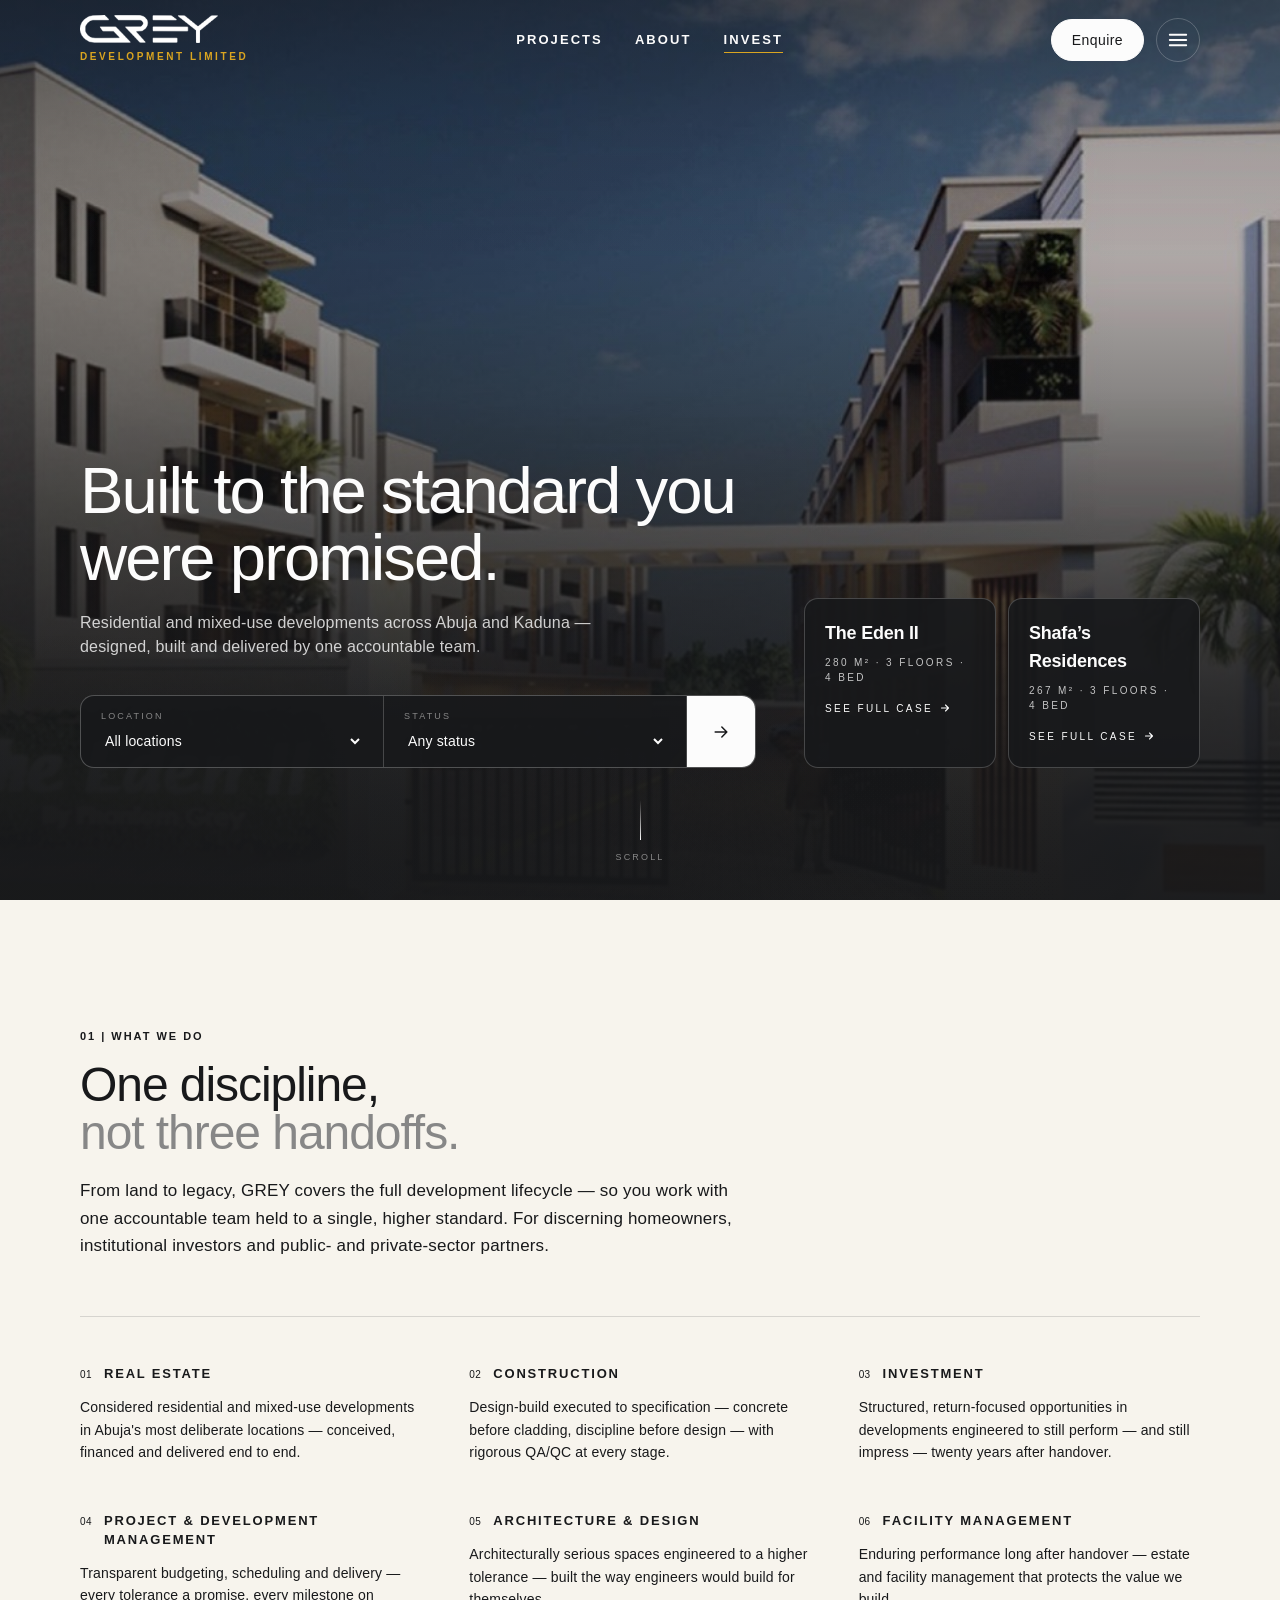
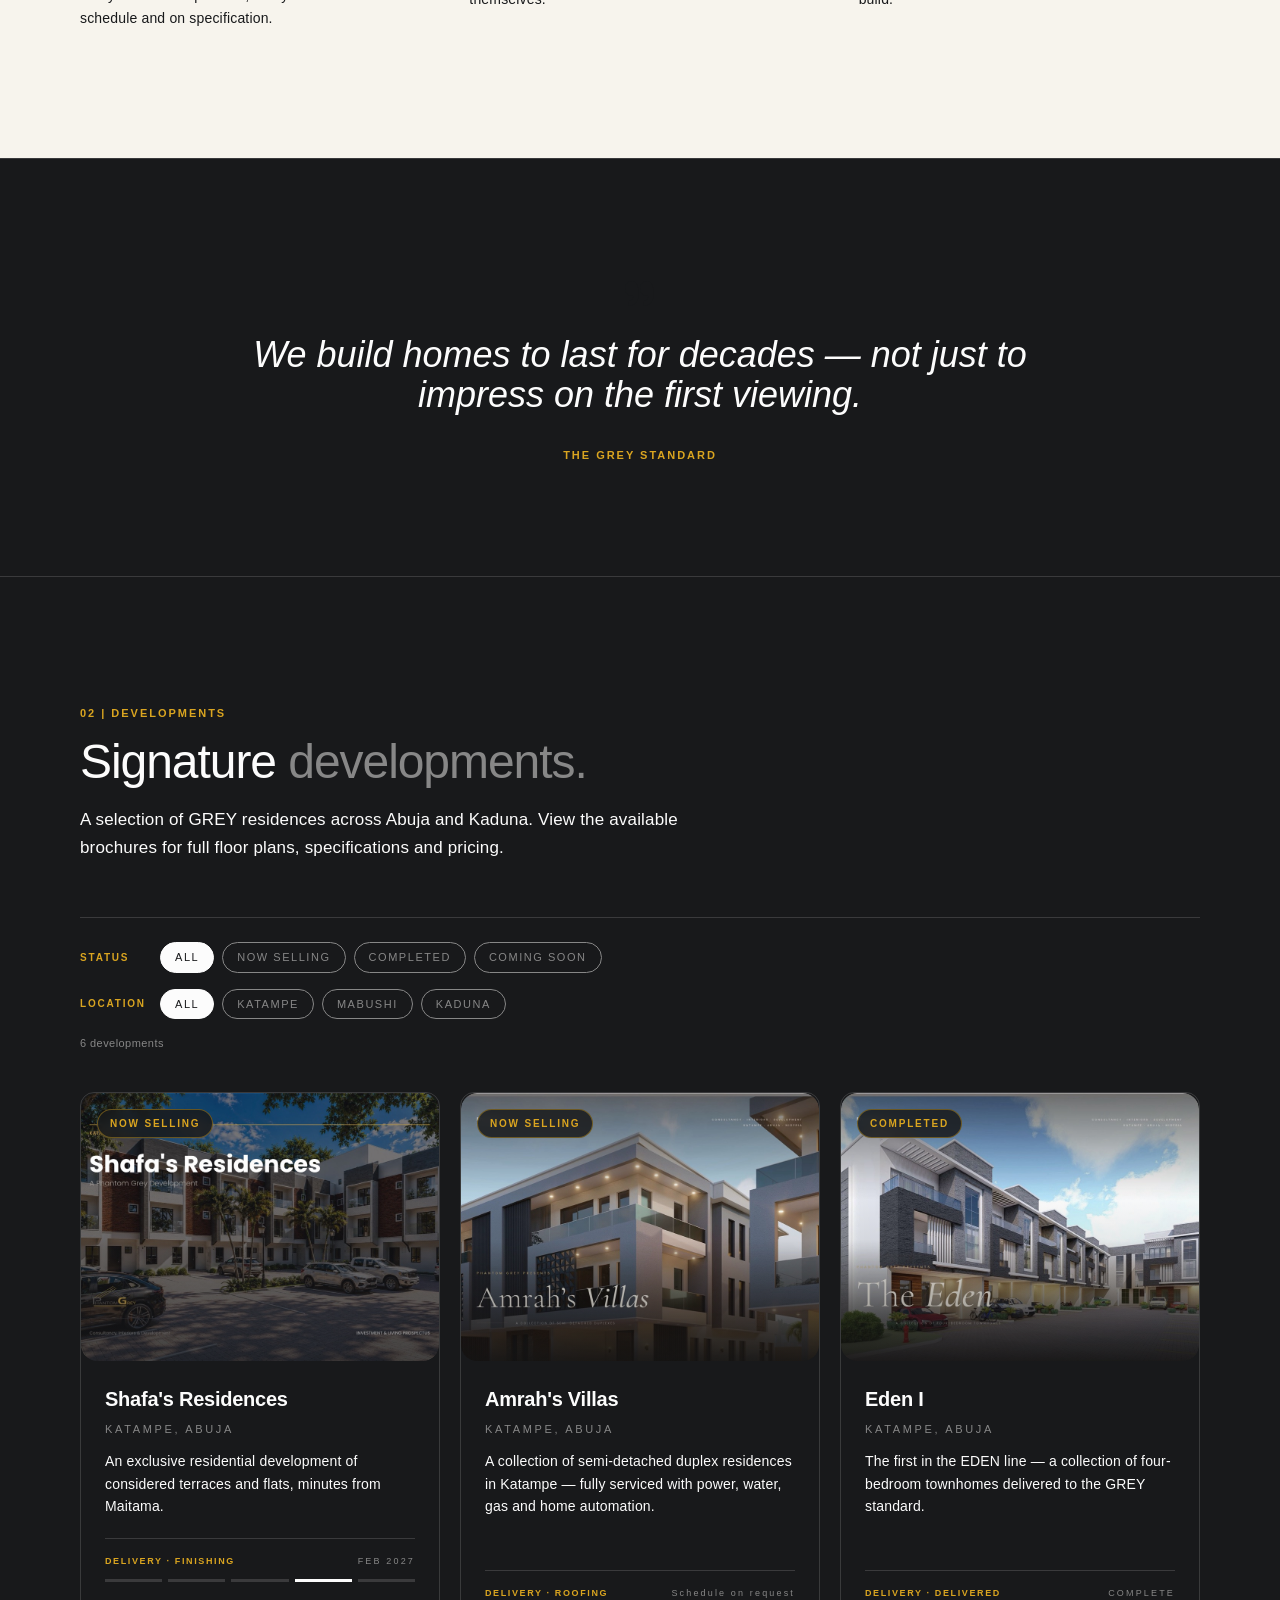
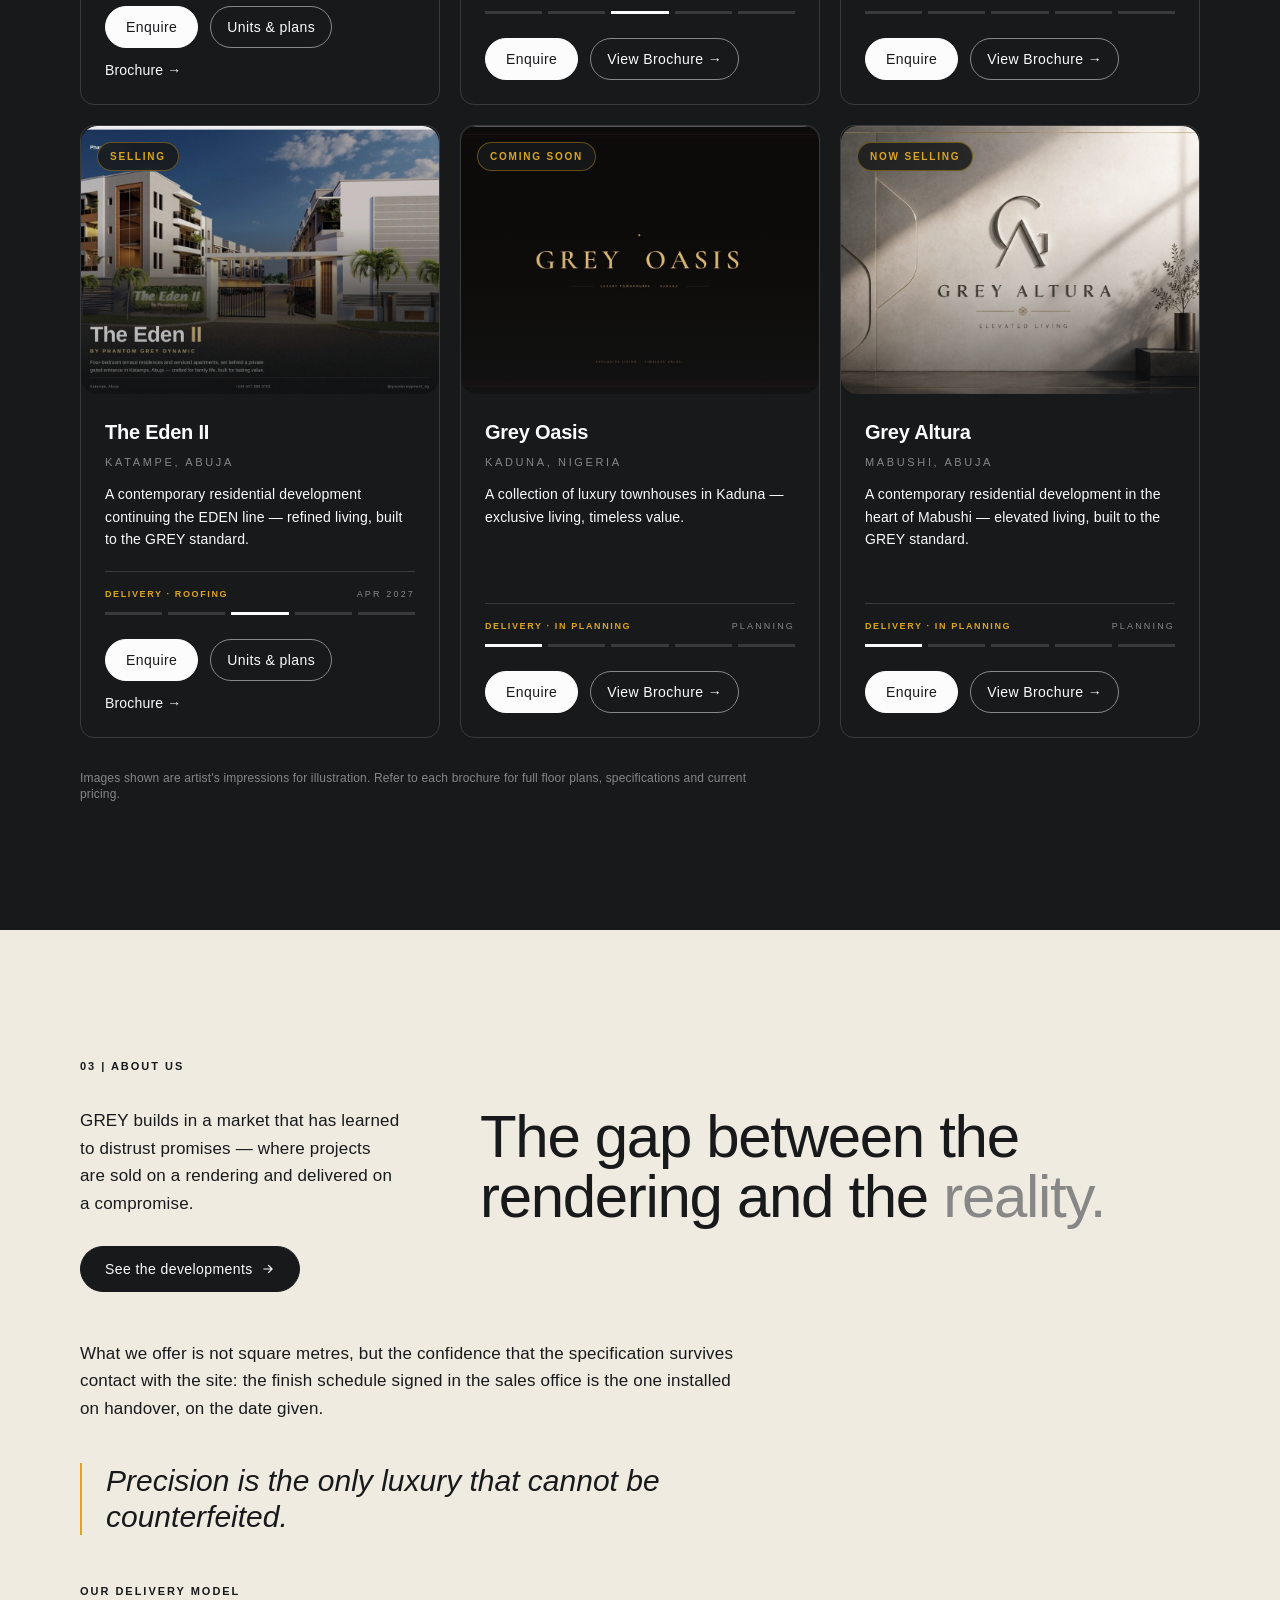
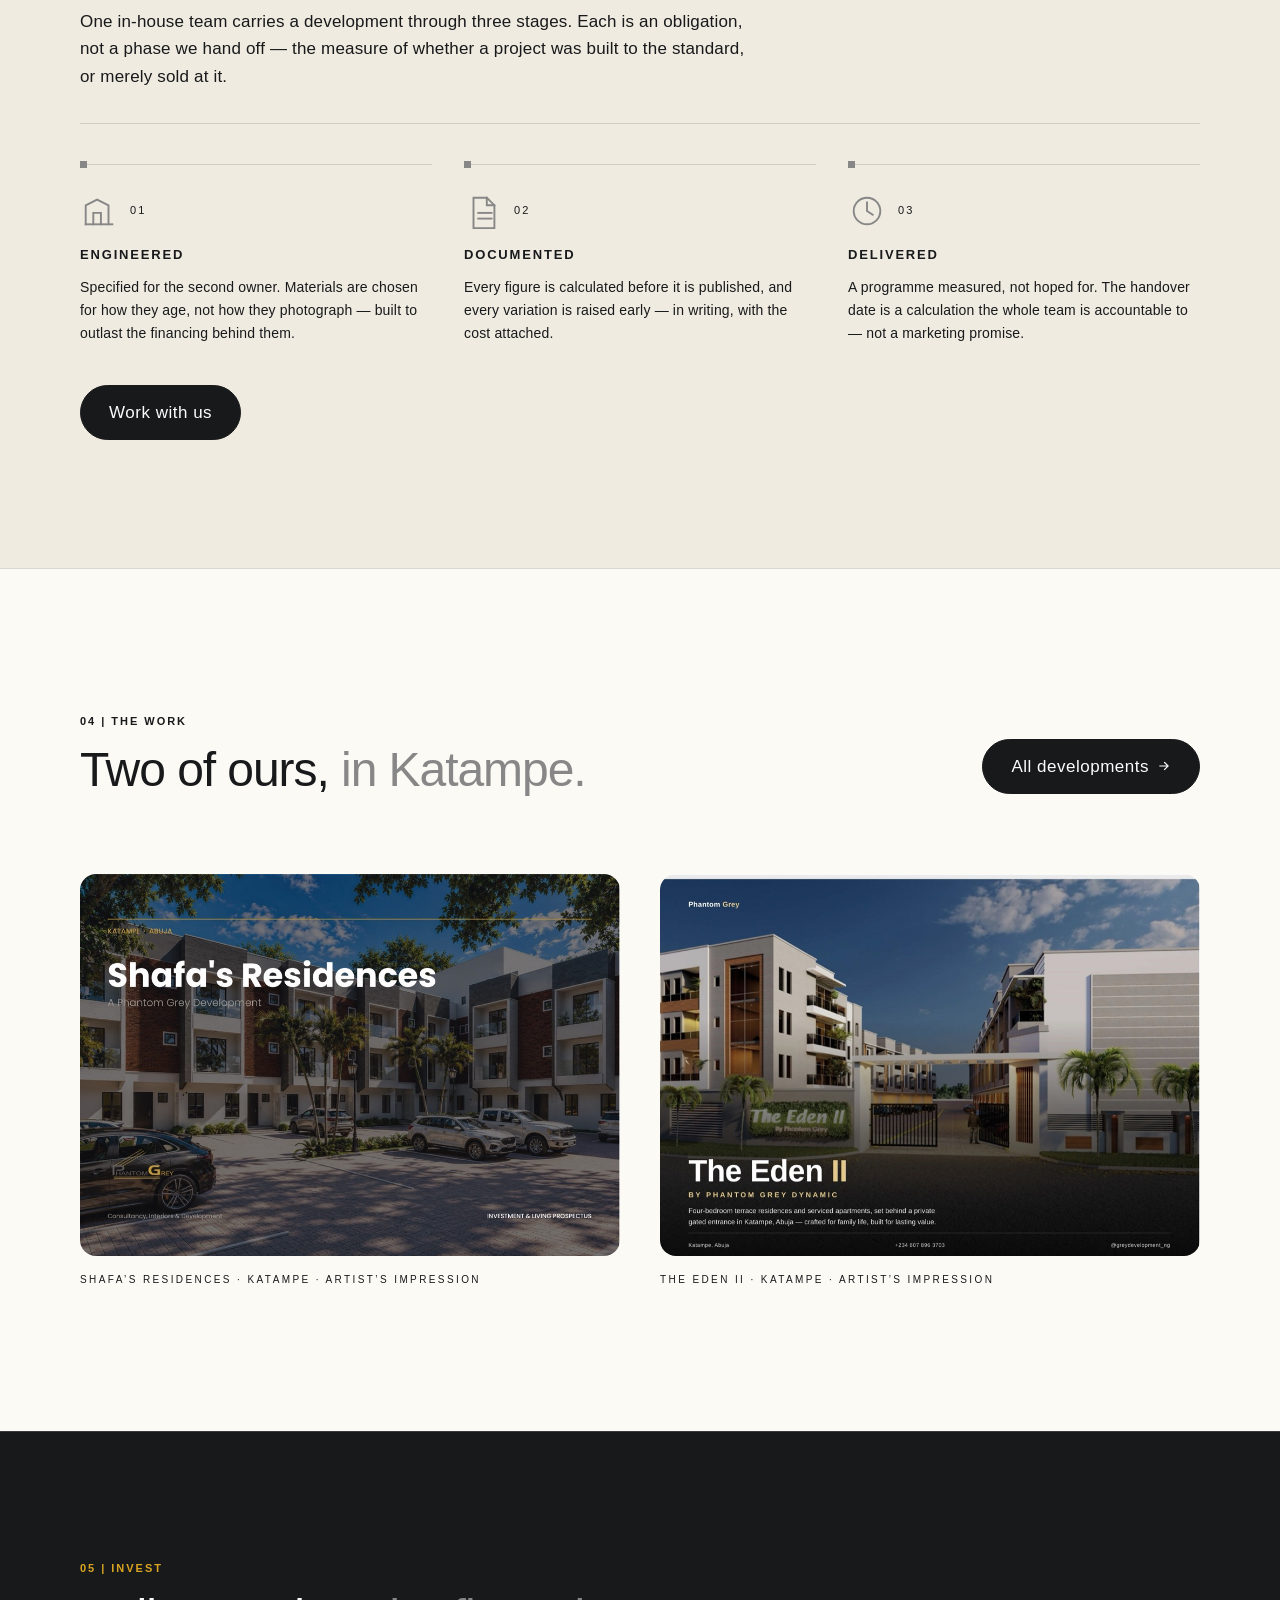
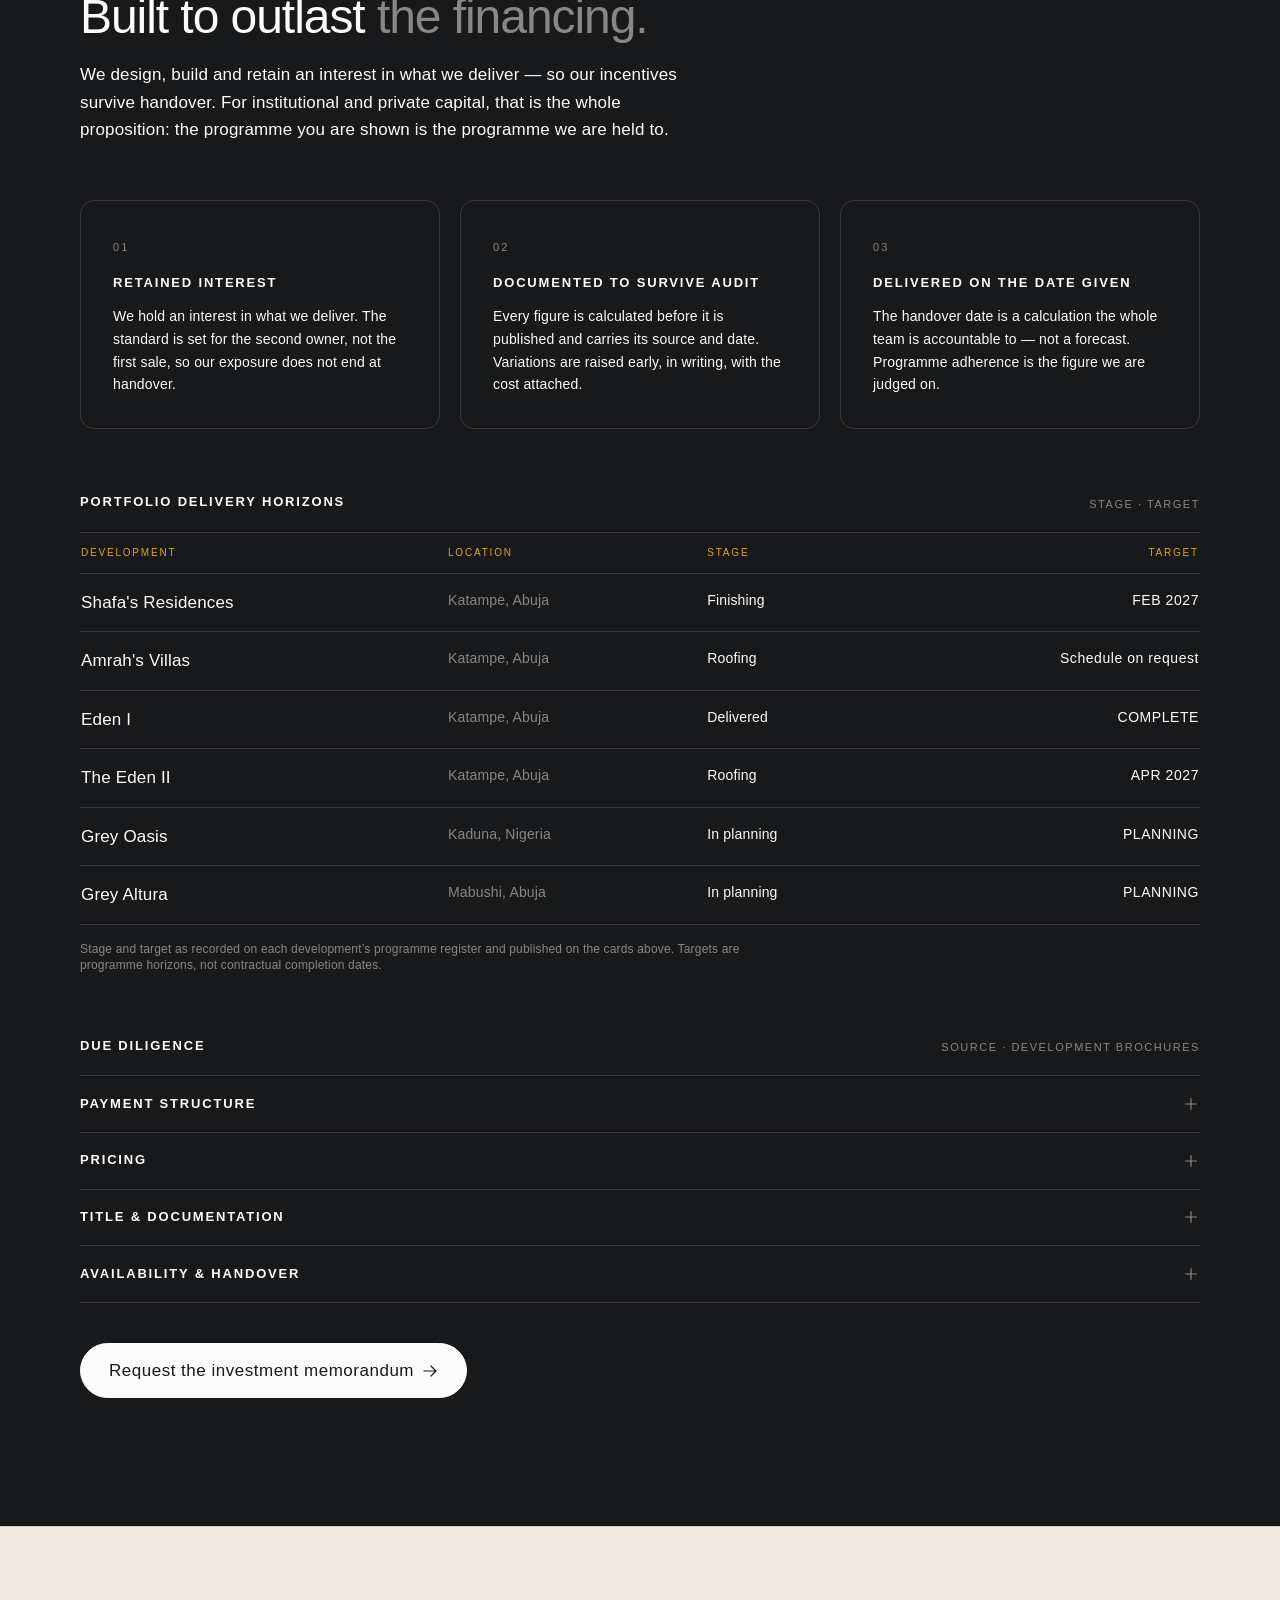
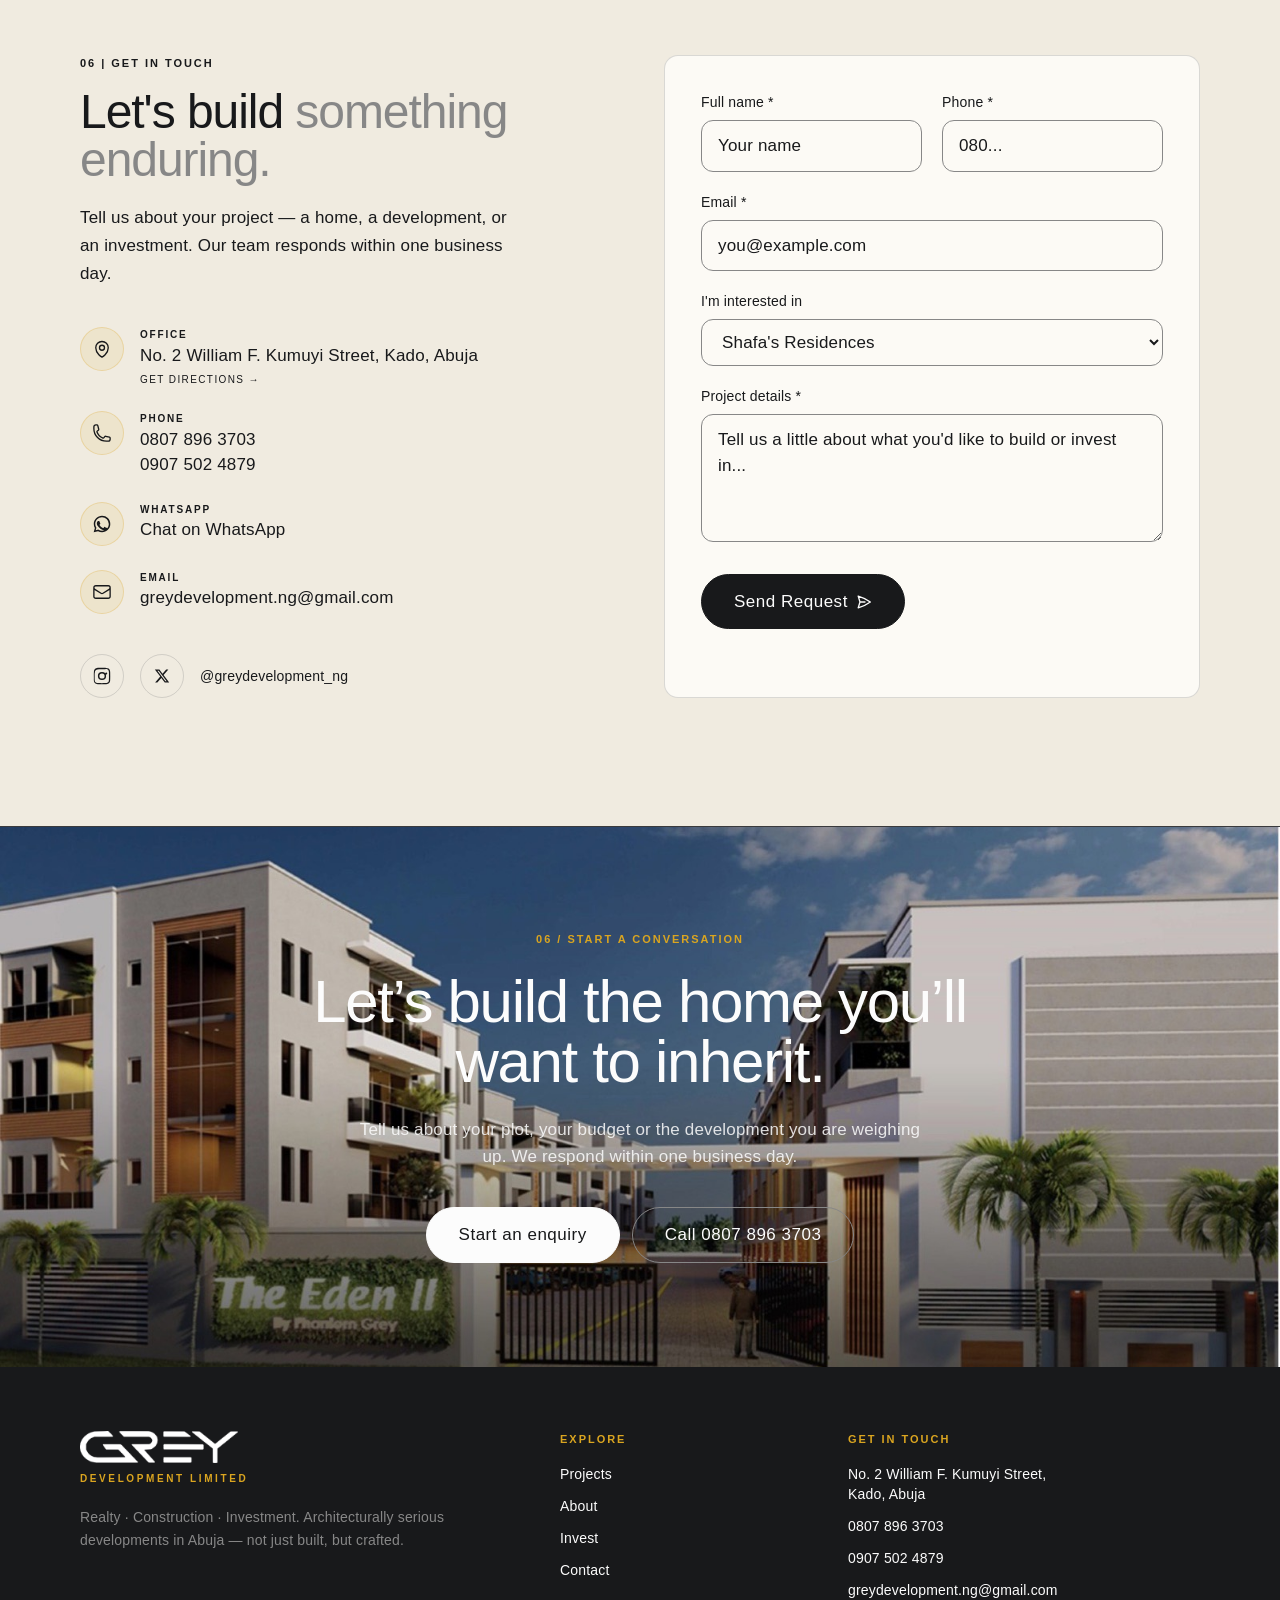
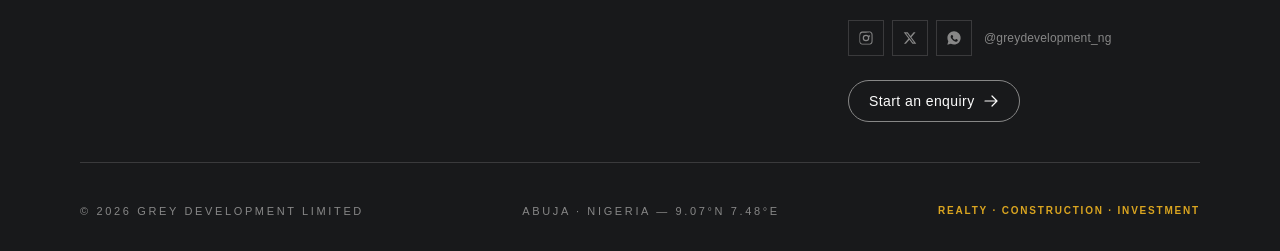
==== commit d709fc19: "Add a page per development, generated from the home page Each development now has its own URL at dev" ====
--- a/index.html
+++ b/index.html
@@ -728,7 +728,7 @@
        winning ties against the component classes above (e.g. text-offwhite over
        .display, text-[9px] over .eyebrow) or the hero headline turns Charcoal on a
        Charcoal ground. Verified by diffing computed styles against the CDN build. -->
-  <link rel="stylesheet" href="assets/tailwind.css?v=2c72e73c" />
+  <link rel="stylesheet" href="assets/tailwind.css?v=bb223cde" />
 </head>
 
 <body class="bg-ink text-body">
@@ -805,7 +805,6 @@
                 <option value="all">All locations</option>
                 <option value="katampe">Katampe, Abuja</option>
                 <option value="mabushi">Mabushi, Abuja</option>
-                <option value="abuja">Abuja</option>
                 <option value="kaduna">Kaduna</option>
               </select>
             </div>
@@ -829,14 +828,14 @@
           <!-- Featured developments. Specs come from the unit data below, which is taken
                from each brochure's room schedule - nothing here is typed in by hand. -->
           <div class="hero-in flex flex-col sm:flex-row lg:flex-col xl:flex-row gap-3 shrink-0" style="animation-delay:.54s">
-            <a href="#projects" class="hero-card group block w-full sm:w-48 border border-offwhite/20 bg-[#18191B]/90 backdrop-blur-md p-5 hover:border-gold t-std">
+            <a href="developments/eden-ii/" class="hero-card group block w-full sm:w-48 border border-offwhite/20 bg-[#18191B]/90 backdrop-blur-md p-5 hover:border-gold t-std">
               <span class="display text-lg text-offwhite block">The Eden II</span>
               <span class="mono text-[10px] uppercase tracking-[0.18em] text-offwhite/75 block mt-2">280 m&sup2; &middot; 3 floors &middot; 4 bed</span>
               <span class="mono text-[10px] uppercase tracking-[0.18em] text-offwhite inline-flex items-center gap-1.5 mt-4 group-hover:text-gold t-std">See full case
                 <svg class="w-3 h-3" viewBox="0 0 24 24" fill="none" stroke="currentColor" stroke-width="2.2" aria-hidden="true"><path d="M5 12h14M13 6l6 6-6 6" stroke-linecap="round" stroke-linejoin="round"/></svg>
               </span>
             </a>
-            <a href="#projects" class="hero-card group block w-full sm:w-48 border border-offwhite/20 bg-[#18191B]/90 backdrop-blur-md p-5 hover:border-gold t-std">
+            <a href="developments/shafas-residences/" class="hero-card group block w-full sm:w-48 border border-offwhite/20 bg-[#18191B]/90 backdrop-blur-md p-5 hover:border-gold t-std">
               <span class="display text-lg text-offwhite block">Shafa&rsquo;s Residences</span>
               <span class="mono text-[10px] uppercase tracking-[0.18em] text-offwhite/75 block mt-2">267 m&sup2; &middot; 3 floors &middot; 4 bed</span>
               <span class="mono text-[10px] uppercase tracking-[0.18em] text-offwhite inline-flex items-center gap-1.5 mt-4 group-hover:text-gold t-std">See full case
@@ -953,7 +952,6 @@
               <button type="button" class="filter-chip text-[11px] px-3.5 py-1.5" data-filter="location" data-value="all" aria-pressed="true">All</button>
               <button type="button" class="filter-chip text-[11px] px-3.5 py-1.5" data-filter="location" data-value="katampe" aria-pressed="false">Katampe</button>
               <button type="button" class="filter-chip text-[11px] px-3.5 py-1.5" data-filter="location" data-value="mabushi" aria-pressed="false">Mabushi</button>
-              <button type="button" class="filter-chip text-[11px] px-3.5 py-1.5" data-filter="location" data-value="abuja" aria-pressed="false">Abuja (other)</button>
               <button type="button" class="filter-chip text-[11px] px-3.5 py-1.5" data-filter="location" data-value="kaduna" aria-pressed="false">Kaduna</button>
             </div>
           </div>
@@ -970,7 +968,7 @@
               <span class="absolute top-4 left-4 eyebrow text-[10px] px-3 py-1.5 rounded-full bg-[#18191B]/85 border border-gold/40 text-gold backdrop-blur-sm">Now Selling</span>
             </div>
             <div class="p-6 flex flex-col flex-1">
-              <h3 class="display text-xl text-porcelain">Shafa's Residences</h3>
+              <h3 class="display text-xl text-porcelain"><a href="developments/shafas-residences/" class="hover:underline underline-offset-4 decoration-1">Shafa's Residences</a></h3>
               <p class="mono text-[11px] uppercase tracking-[0.18em] text-slate mt-2">Katampe, Abuja</p>
               <p class="text-body text-sm mt-3 leading-relaxed flex-1">An exclusive residential development of considered terraces and flats, minutes from Maitama.</p>
               <div class="tl mt-5 pt-4 border-t border-line">
@@ -995,7 +993,7 @@
               <span class="absolute top-4 left-4 eyebrow text-[10px] px-3 py-1.5 rounded-full bg-[#18191B]/85 border border-gold/40 text-gold backdrop-blur-sm">Now Selling</span>
             </div>
             <div class="p-6 flex flex-col flex-1">
-              <h3 class="display text-xl text-porcelain">Amrah's Villas</h3>
+              <h3 class="display text-xl text-porcelain"><a href="developments/amrahs-villas/" class="hover:underline underline-offset-4 decoration-1">Amrah's Villas</a></h3>
               <p class="mono text-[11px] uppercase tracking-[0.18em] text-slate mt-2">Katampe, Abuja</p>
               <p class="text-body text-sm mt-3 leading-relaxed flex-1">A collection of semi-detached duplex residences in Katampe — fully serviced with power, water, gas and home automation.</p>
               <div class="tl mt-5 pt-4 border-t border-line">
@@ -1013,14 +1011,14 @@
           </article>
 
           <!-- Eden I -->
-          <article class="reveal group overflow-hidden bg-panel border border-line flex flex-col" data-status="completed" data-location="abuja" data-stage="5" data-updated="COMPLETE">
+          <article class="reveal group overflow-hidden bg-panel border border-line flex flex-col" data-status="completed" data-location="katampe" data-stage="5" data-updated="COMPLETE">
             <div class="zoomable relative aspect-[4/3] overflow-hidden">
               <img src="assets/projects/eden-i-cover.jpg" width="1000" height="707" alt="Eden I — The Eden, four-bedroom townhomes, Abuja" loading="lazy" decoding="async" class="w-full h-full object-cover" />
               <span class="absolute top-4 left-4 eyebrow text-[10px] px-3 py-1.5 rounded-full bg-[#18191B]/85 border border-gold/40 text-gold backdrop-blur-sm">Completed</span>
             </div>
             <div class="p-6 flex flex-col flex-1">
-              <h3 class="display text-xl text-porcelain">Eden I</h3>
-              <p class="mono text-[11px] uppercase tracking-[0.18em] text-slate mt-2">Abuja, Nigeria</p>
+              <h3 class="display text-xl text-porcelain"><a href="developments/eden-i/" class="hover:underline underline-offset-4 decoration-1">Eden I</a></h3>
+              <p class="mono text-[11px] uppercase tracking-[0.18em] text-slate mt-2">Katampe, Abuja</p>
               <p class="text-body text-sm mt-3 leading-relaxed flex-1">The first in the EDEN line — a collection of four-bedroom townhomes delivered to the GREY standard.</p>
               <div class="tl mt-5 pt-4 border-t border-line">
                 <div class="flex items-center justify-between mb-2.5">
@@ -1043,7 +1041,7 @@
               <span class="absolute top-4 left-4 eyebrow text-[10px] px-3 py-1.5 rounded-full bg-[#18191B]/85 border border-gold/40 text-gold backdrop-blur-sm">Selling</span>
             </div>
             <div class="p-6 flex flex-col flex-1">
-              <h3 class="display text-xl text-porcelain">The Eden II</h3>
+              <h3 class="display text-xl text-porcelain"><a href="developments/eden-ii/" class="hover:underline underline-offset-4 decoration-1">The Eden II</a></h3>
               <p class="mono text-[11px] uppercase tracking-[0.18em] text-slate mt-2">Katampe, Abuja</p>
               <p class="text-body text-sm mt-3 leading-relaxed flex-1">A contemporary residential development continuing the EDEN line — refined living, built to the GREY standard.</p>
               <div class="tl mt-5 pt-4 border-t border-line">
@@ -1068,7 +1066,7 @@
               <span class="absolute top-4 left-4 eyebrow text-[10px] px-3 py-1.5 rounded-full bg-[#18191B]/85 border border-gold/40 text-gold backdrop-blur-sm">Coming Soon</span>
             </div>
             <div class="p-6 flex flex-col flex-1">
-              <h3 class="display text-xl text-porcelain">Grey Oasis</h3>
+              <h3 class="display text-xl text-porcelain"><a href="developments/grey-oasis/" class="hover:underline underline-offset-4 decoration-1">Grey Oasis</a></h3>
               <p class="mono text-[11px] uppercase tracking-[0.18em] text-slate mt-2">Kaduna, Nigeria</p>
               <p class="text-body text-sm mt-3 leading-relaxed flex-1">A collection of luxury townhouses in Kaduna — exclusive living, timeless value.</p>
               <div class="tl mt-5 pt-4 border-t border-line">
@@ -1092,7 +1090,7 @@
               <span class="absolute top-4 left-4 eyebrow text-[10px] px-3 py-1.5 rounded-full bg-[#18191B]/85 border border-gold/40 text-gold backdrop-blur-sm">Now Selling</span>
             </div>
             <div class="p-6 flex flex-col flex-1">
-              <h3 class="display text-xl text-porcelain">Grey Altura</h3>
+              <h3 class="display text-xl text-porcelain"><a href="developments/grey-altura/" class="hover:underline underline-offset-4 decoration-1">Grey Altura</a></h3>
               <p class="mono text-[11px] uppercase tracking-[0.18em] text-slate mt-2">Mabushi, Abuja</p>
               <p class="text-body text-sm mt-3 leading-relaxed flex-1">A contemporary residential development in the heart of Mabushi — elevated living, built to the GREY standard.</p>
               <div class="tl mt-5 pt-4 border-t border-line">
@@ -1210,11 +1208,11 @@
         </div>
         <div class="grid md:grid-cols-2 gap-6 lg:gap-10">
           <figure class="reveal">
-            <div class="gal"><img src="assets/projects/shafas-cover-lg.jpg" width="1400" height="989" srcset="assets/projects/shafas-cover.jpg 1000w, assets/projects/shafas-cover-lg.jpg 1400w" sizes="(min-width:768px) 44vw, 90vw" alt="Shafa&rsquo;s Residences &mdash; artist&rsquo;s impression of the completed development." loading="lazy" decoding="async" class="w-full h-auto block" /></div>
+            <a href="developments/shafas-residences/" class="gal block" aria-label="Shafa's Residences — full details"><img src="assets/projects/shafas-cover-lg.jpg" width="1400" height="989" srcset="assets/projects/shafas-cover.jpg 1000w, assets/projects/shafas-cover-lg.jpg 1400w" sizes="(min-width:768px) 44vw, 90vw" alt="Shafa&rsquo;s Residences &mdash; artist&rsquo;s impression of the completed development." loading="lazy" decoding="async" class="w-full h-auto block" /></a>
             <figcaption class="mono text-[10px] uppercase tracking-[0.18em] text-muted mt-4">Shafa&rsquo;s Residences &middot; Katampe &middot; Artist&rsquo;s impression</figcaption>
           </figure>
           <figure class="reveal" data-delay="1">
-            <div class="gal"><img src="assets/projects/eden-ii-cover-lg.jpg" width="1400" height="989" srcset="assets/projects/eden-ii-cover.jpg 1000w, assets/projects/eden-ii-cover-lg.jpg 1400w" sizes="(min-width:768px) 44vw, 90vw" alt="The Eden II &mdash; artist&rsquo;s impression of the completed development." loading="lazy" decoding="async" class="w-full h-auto block" /></div>
+            <a href="developments/eden-ii/" class="gal block" aria-label="The Eden II — full details"><img src="assets/projects/eden-ii-cover-lg.jpg" width="1400" height="989" srcset="assets/projects/eden-ii-cover.jpg 1000w, assets/projects/eden-ii-cover-lg.jpg 1400w" sizes="(min-width:768px) 44vw, 90vw" alt="The Eden II &mdash; artist&rsquo;s impression of the completed development." loading="lazy" decoding="async" class="w-full h-auto block" /></a>
             <figcaption class="mono text-[10px] uppercase tracking-[0.18em] text-muted mt-4">The Eden II &middot; Katampe &middot; Artist&rsquo;s impression</figcaption>
           </figure>
         </div>
@@ -1614,6 +1612,15 @@
     window.addEventListener('load', onScroll);
     window.addEventListener('pageshow', onScroll);
     window.addEventListener('hashchange', onScroll);
+
+    // Development pages link here as /?interest=<name>#contact - preselect that option.
+    (() => {
+      const want = new URLSearchParams(location.search).get('interest');
+      const sel = document.getElementById('service');
+      if (!want || !sel) return;
+      const hit = [...sel.options].find(o => o.textContent.trim().toLowerCase() === want.trim().toLowerCase());
+      if (hit) sel.value = hit.value;
+    })();
 
     const menuBtn = document.getElementById('menuBtn');
     const mobileMenu = document.getElementById('mobileMenu');
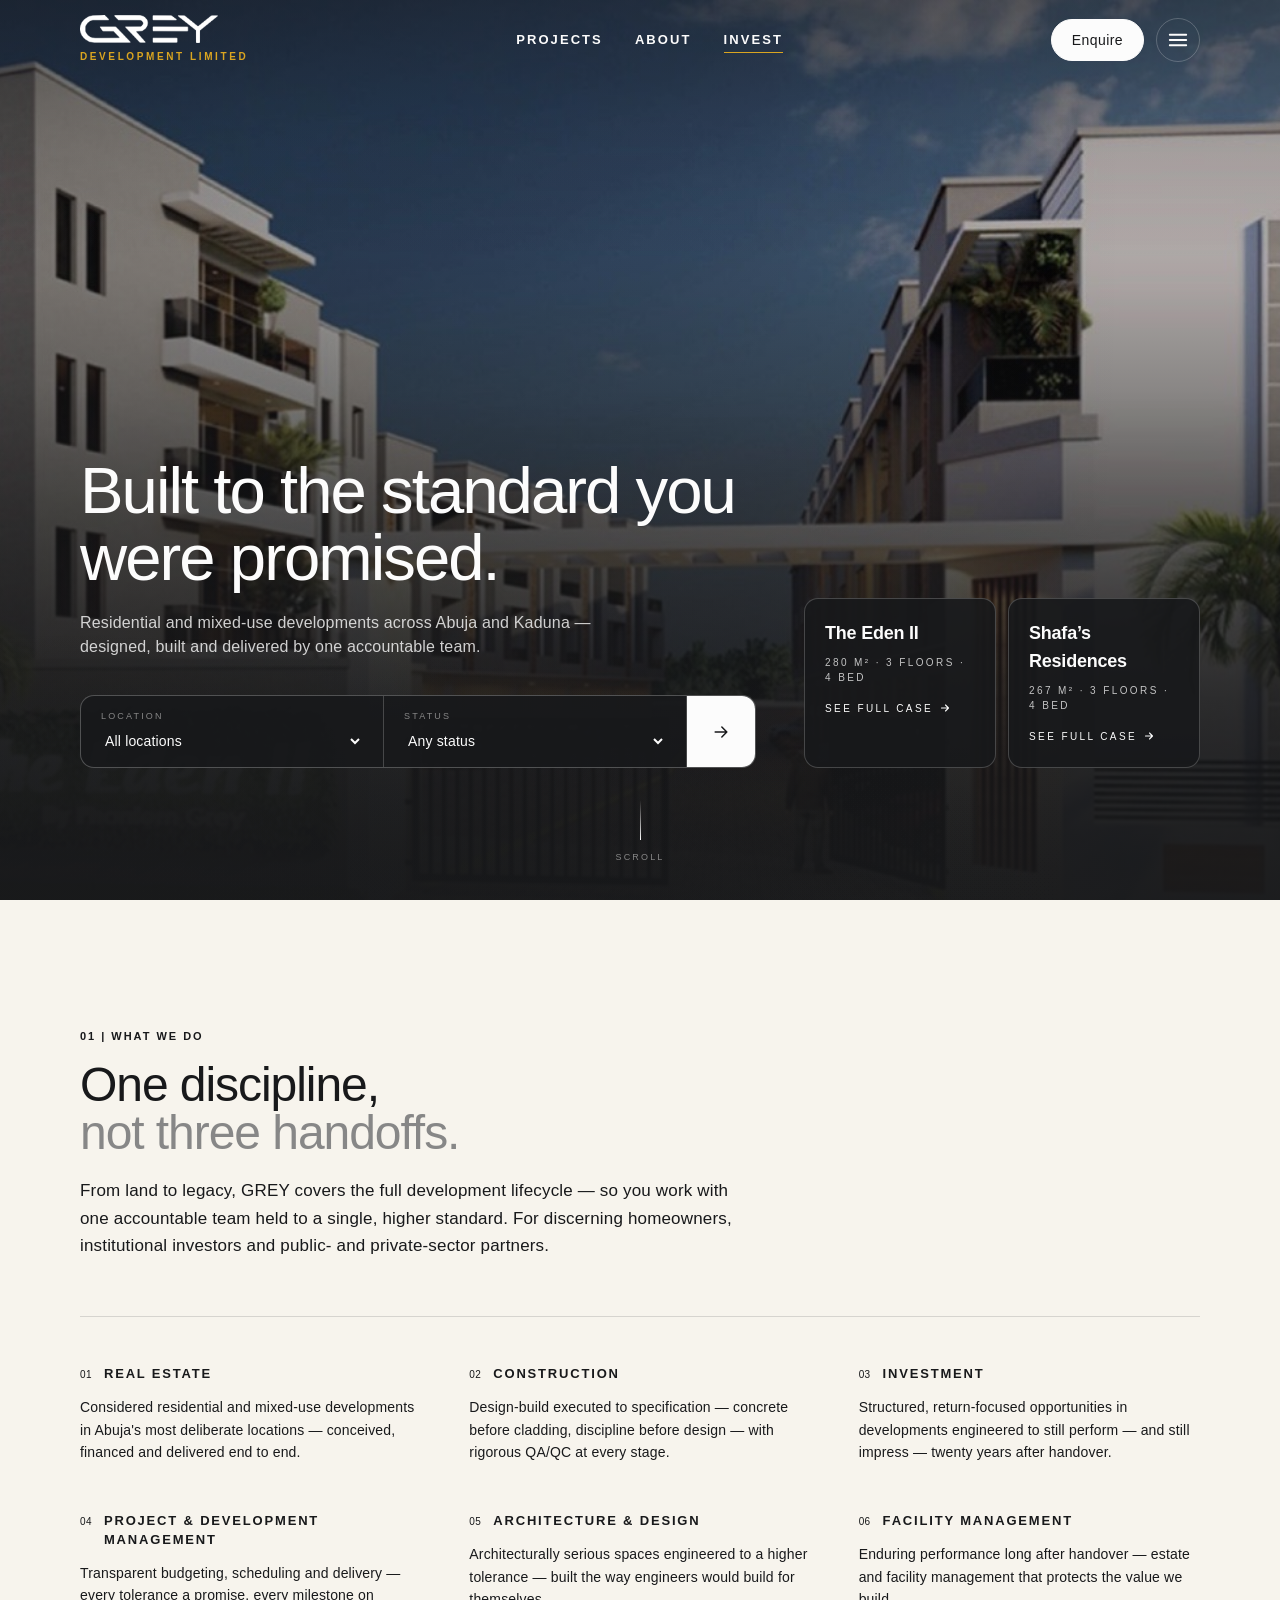
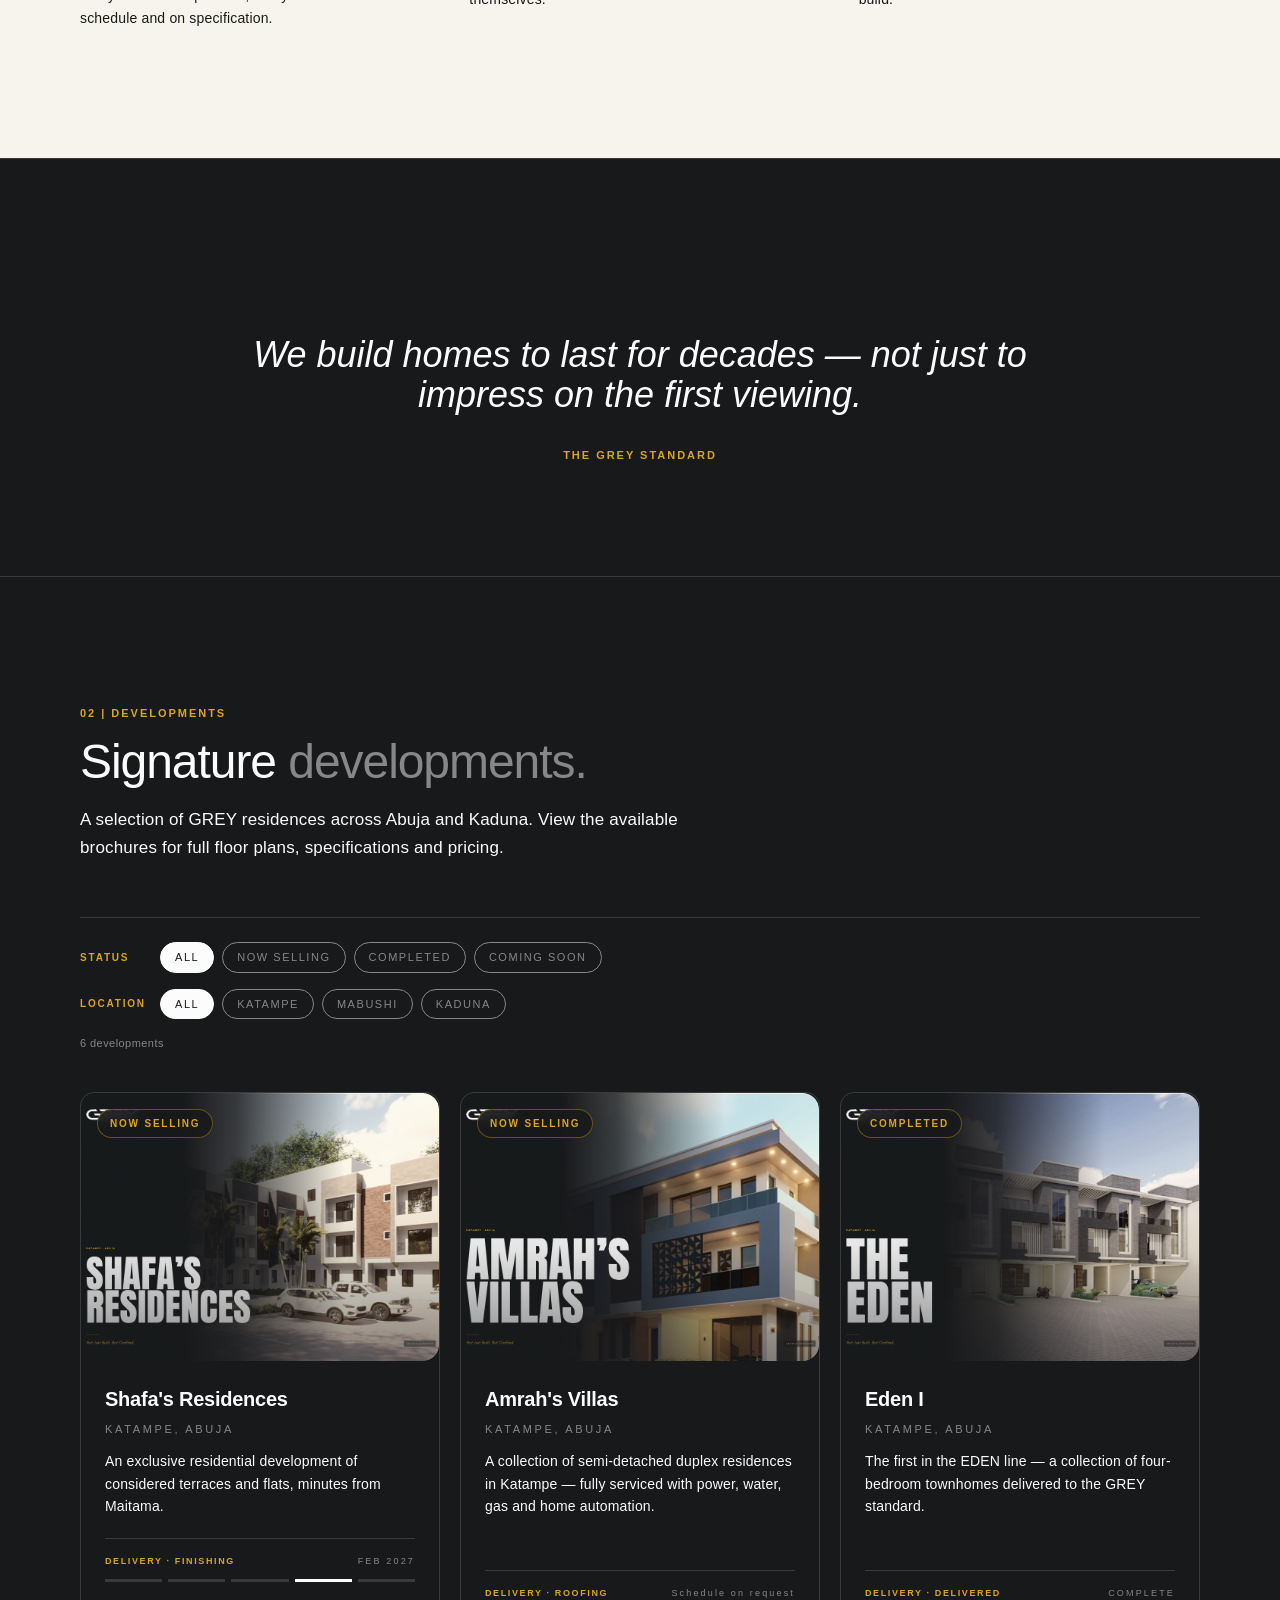
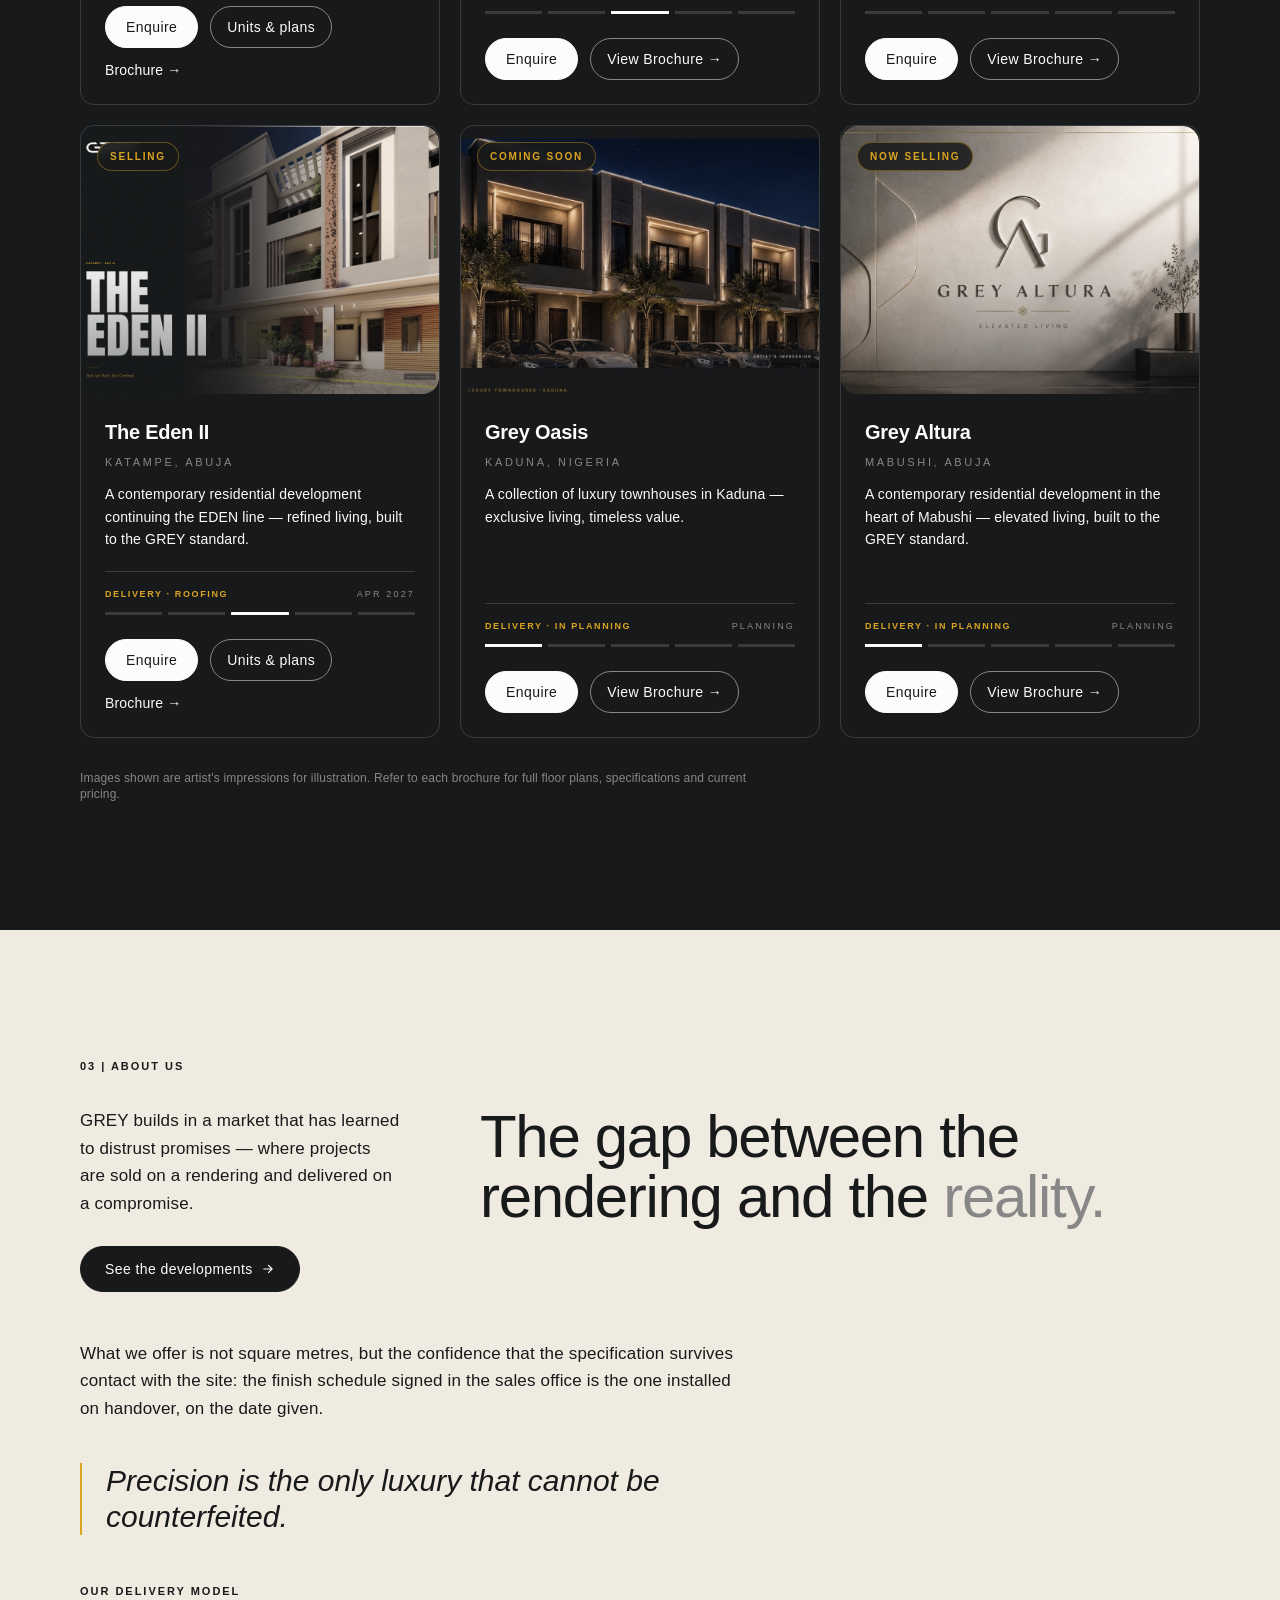
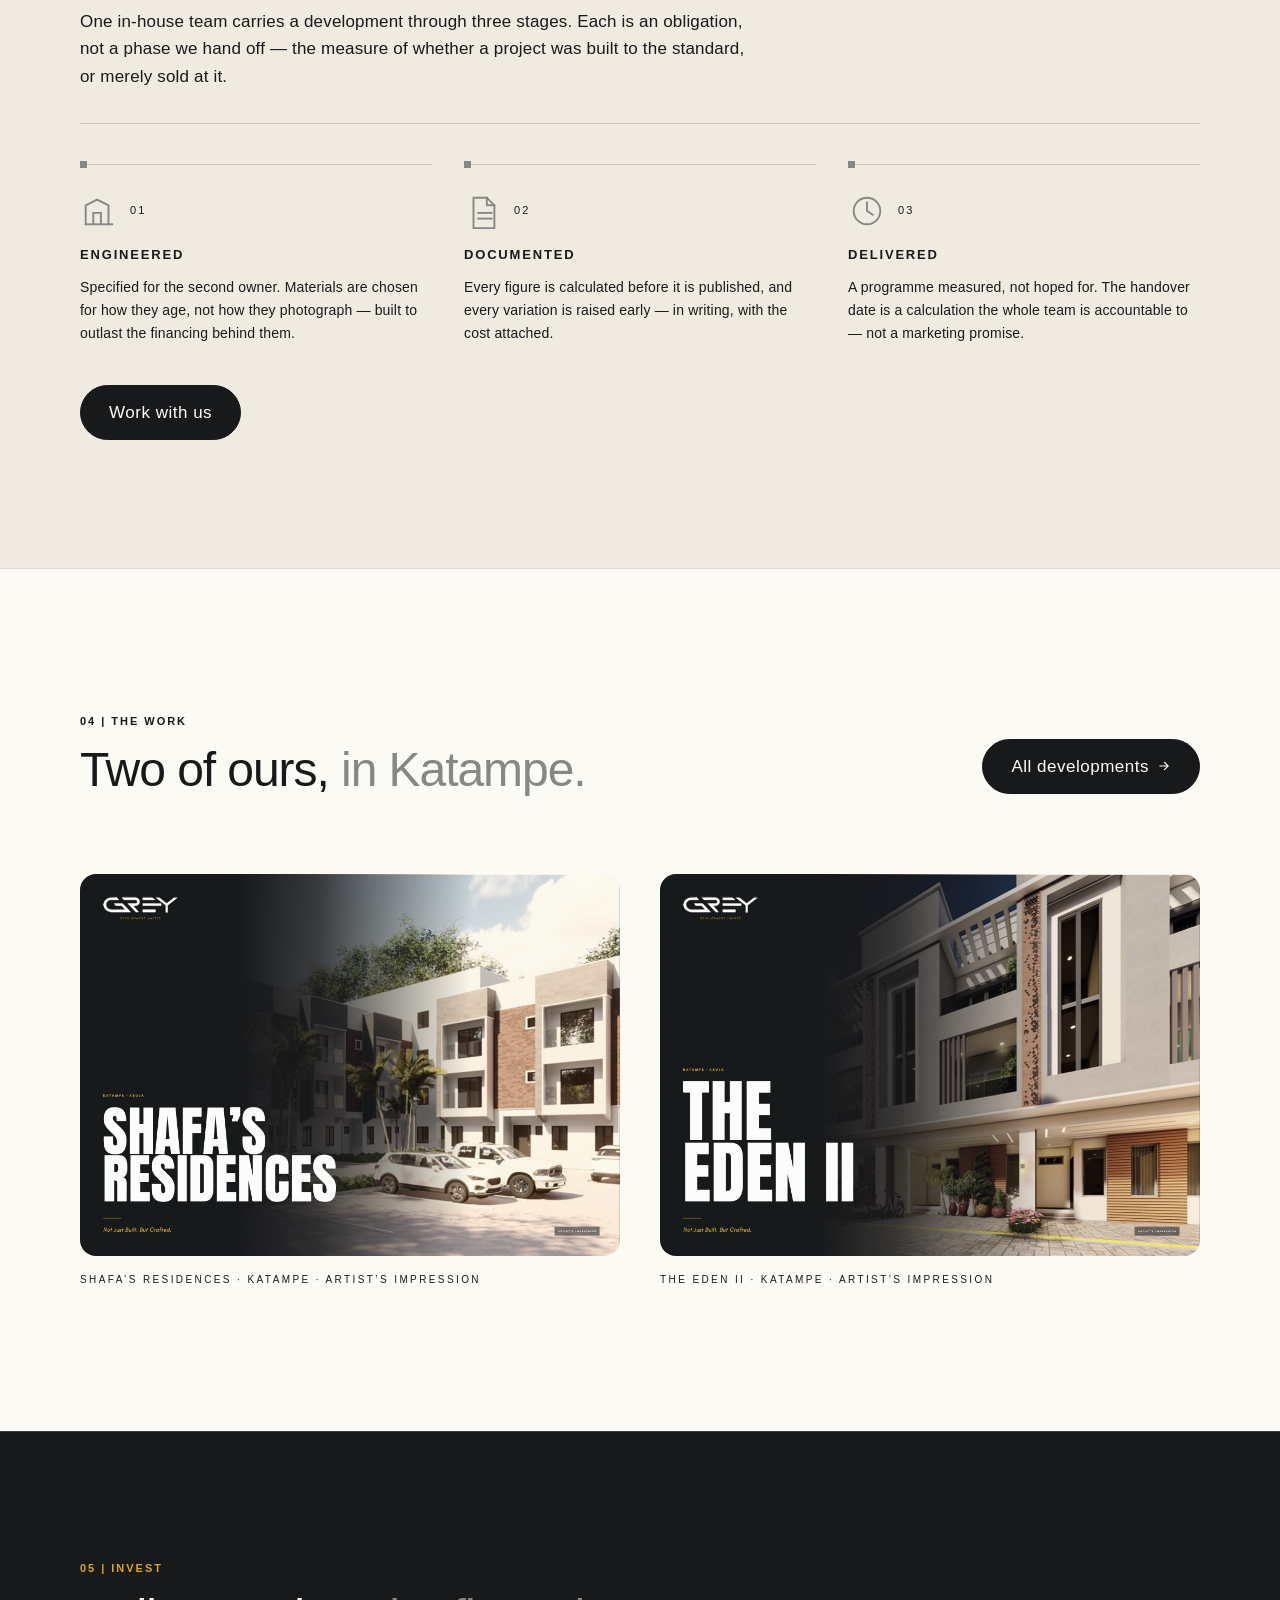
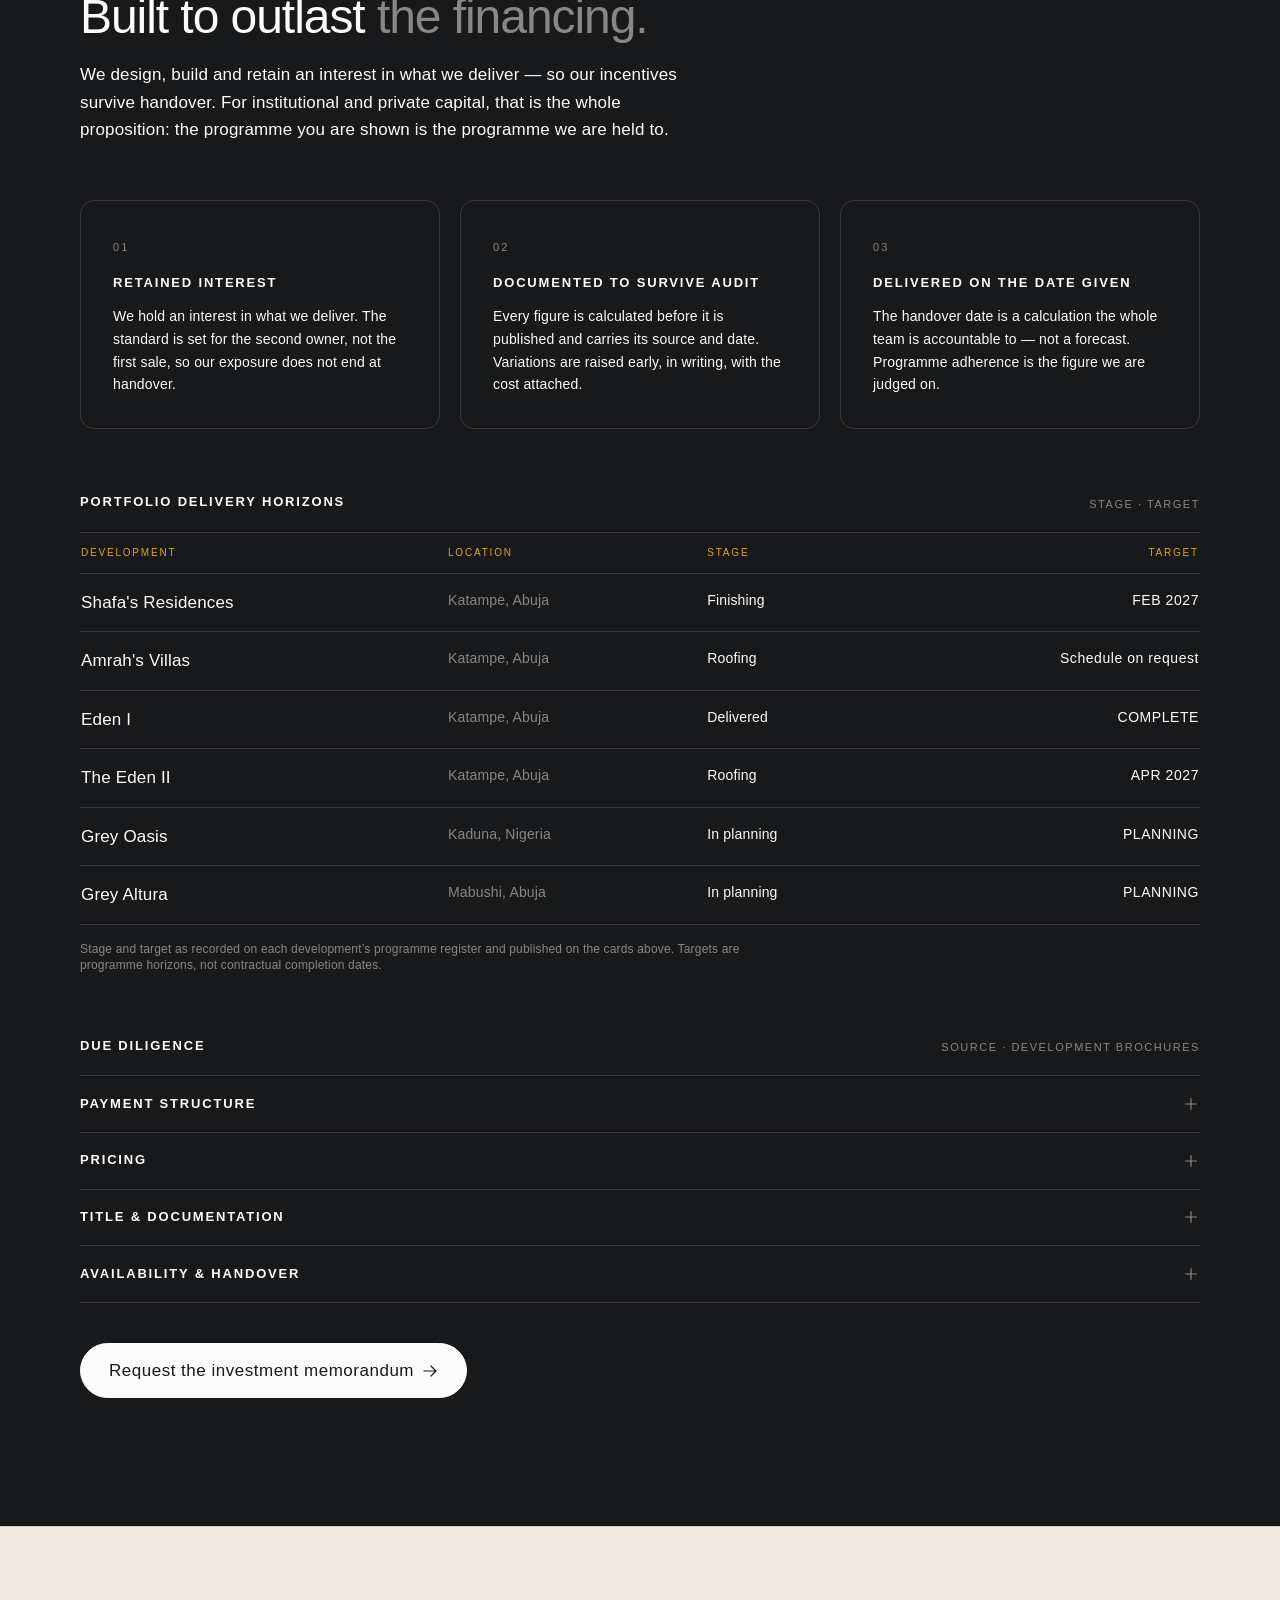
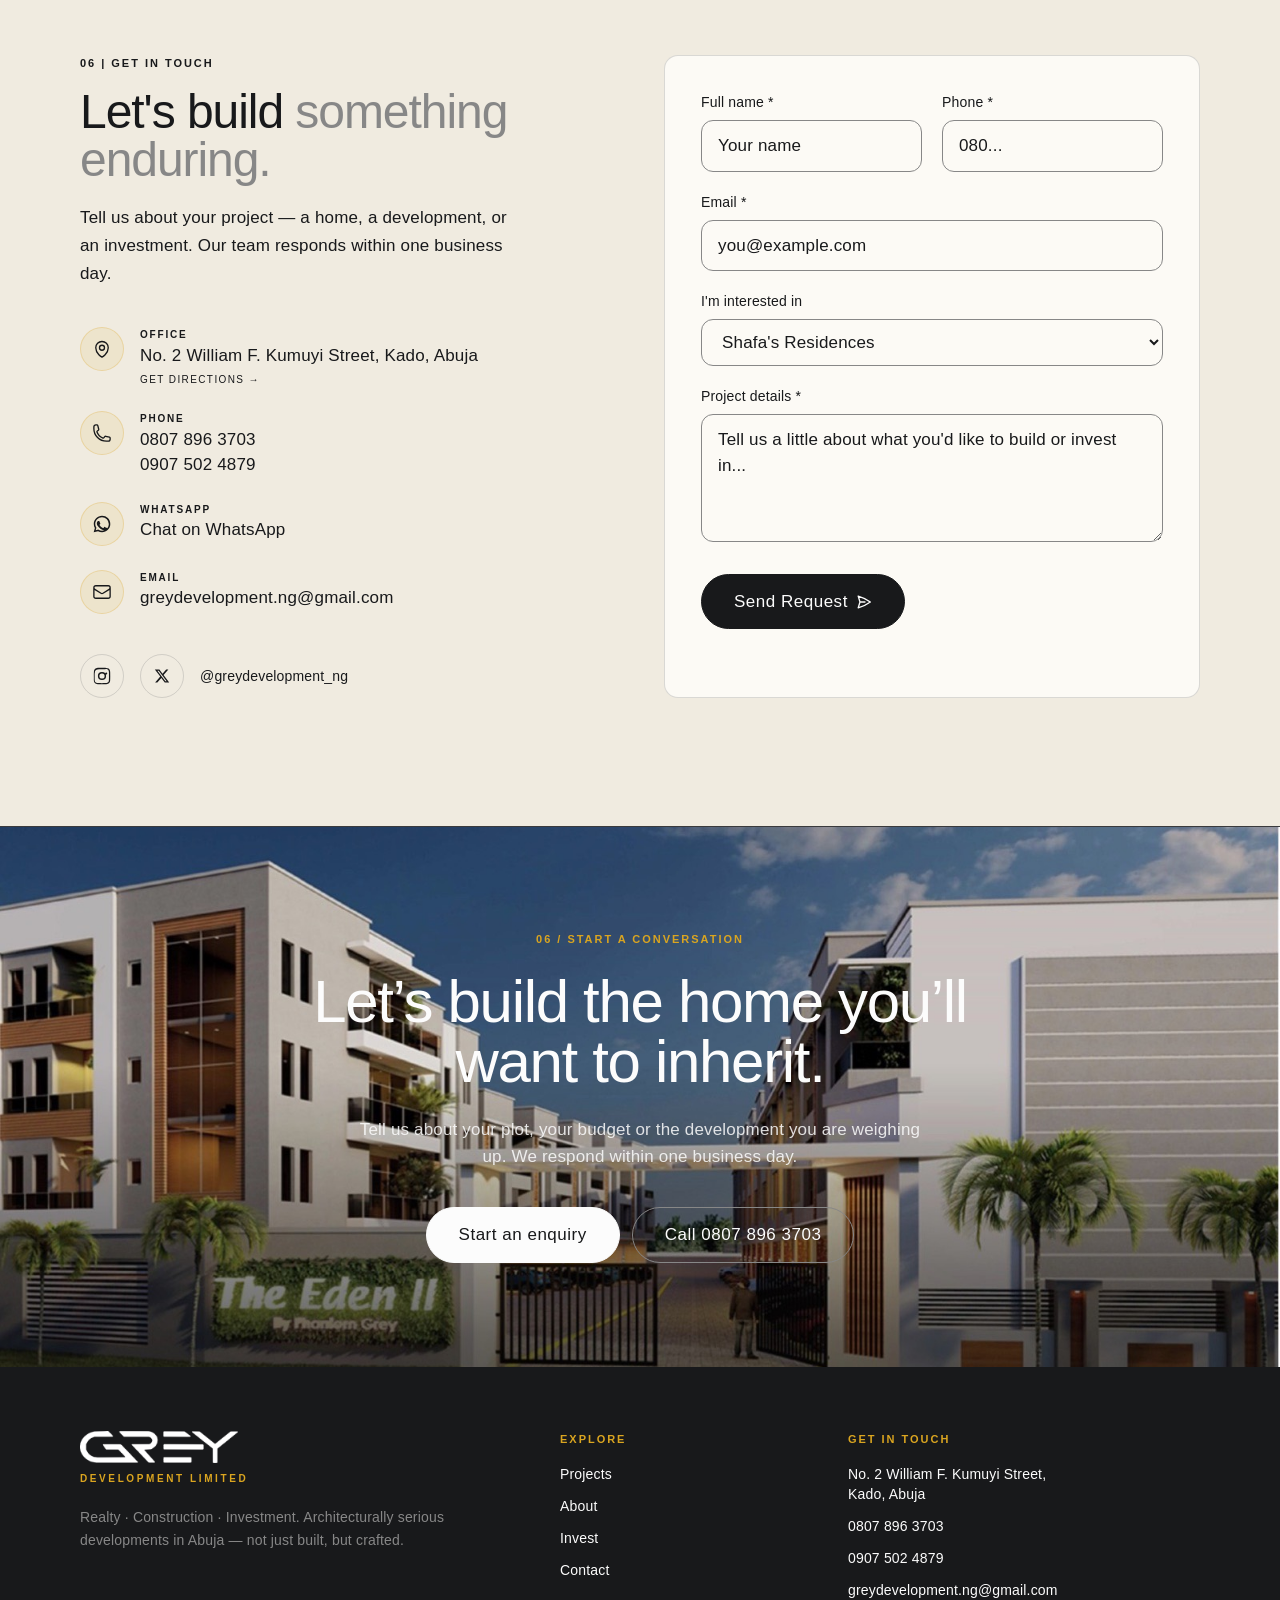
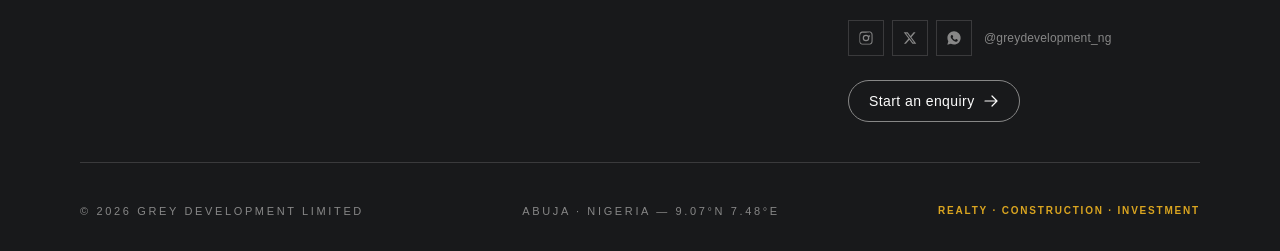
==== commit 88ecd116: "Replace five brochures with the new GREY editions and use them on the site The owner supplied new GR" ====
--- a/index.html
+++ b/index.html
@@ -236,6 +236,16 @@
          GREY's parent company, and the owner has confirmed the attribution stays. Do not
          retouch it out of the covers, the project renders or the brochures.
 
+         BROCHURES (Nov 2026). The owner supplied new GREY-branded brochures for Shafa's,
+         Amrah's, Eden I, Eden II and Grey Oasis; they replace the Phantom Grey editions
+         at the same URLs, and the covers, room schedules, features, drive times and
+         payment plans on the site were re-read from them. Two figures the new editions
+         no longer print were kept because they still reconcile: Shafa's 267 and 169 m2
+         are exactly the sums of the room areas on pp. 8-11. Shafa's "8 units, 5
+         available" line was dropped, since the new brochure does not state it. Grey
+         Altura still carries its earlier brochure and cover. The hero render still shows
+         the estate's "by Phantom Grey" gate signage, which stays, per the note above.
+
          COPY. The positioning strip that sat between the hero and Services was removed.
          It was the third consecutive statement of one idea: the hero tagline already said
          "designed, built and delivered by one accountable team", the strip said "designing,
@@ -1062,7 +1072,7 @@
           <!-- Grey Oasis -->
           <article class="reveal group overflow-hidden bg-panel border border-line flex flex-col" data-status="coming" data-location="kaduna" data-stage="0" data-updated="PLANNING" data-delay="1">
             <div class="zoomable relative aspect-[4/3] overflow-hidden">
-              <img src="assets/projects/grey-oasis-cover.jpg" width="1000" height="707" alt="Grey Oasis — luxury townhouses, Kaduna" loading="lazy" decoding="async" class="w-full h-full object-cover" />
+              <img src="assets/projects/grey-oasis-cover.jpg" width="1000" height="680" alt="Grey Oasis — luxury townhouses, Kaduna" loading="lazy" decoding="async" class="w-full h-full object-cover" />
               <span class="absolute top-4 left-4 eyebrow text-[10px] px-3 py-1.5 rounded-full bg-[#18191B]/85 border border-gold/40 text-gold backdrop-blur-sm">Coming Soon</span>
             </div>
             <div class="p-6 flex flex-col flex-1">
@@ -1208,11 +1218,11 @@
         </div>
         <div class="grid md:grid-cols-2 gap-6 lg:gap-10">
           <figure class="reveal">
-            <a href="developments/shafas-residences/" class="gal block" aria-label="Shafa's Residences — full details"><img src="assets/projects/shafas-cover-lg.jpg" width="1400" height="989" srcset="assets/projects/shafas-cover.jpg 1000w, assets/projects/shafas-cover-lg.jpg 1400w" sizes="(min-width:768px) 44vw, 90vw" alt="Shafa&rsquo;s Residences &mdash; artist&rsquo;s impression of the completed development." loading="lazy" decoding="async" class="w-full h-auto block" /></a>
+            <a href="developments/shafas-residences/" class="gal block" aria-label="Shafa's Residences — full details"><img src="assets/projects/shafas-cover-lg.jpg" width="1400" height="990" srcset="assets/projects/shafas-cover.jpg 1000w, assets/projects/shafas-cover-lg.jpg 1400w" sizes="(min-width:768px) 44vw, 90vw" alt="Shafa&rsquo;s Residences &mdash; artist&rsquo;s impression of the completed development." loading="lazy" decoding="async" class="w-full h-auto block" /></a>
             <figcaption class="mono text-[10px] uppercase tracking-[0.18em] text-muted mt-4">Shafa&rsquo;s Residences &middot; Katampe &middot; Artist&rsquo;s impression</figcaption>
           </figure>
           <figure class="reveal" data-delay="1">
-            <a href="developments/eden-ii/" class="gal block" aria-label="The Eden II — full details"><img src="assets/projects/eden-ii-cover-lg.jpg" width="1400" height="989" srcset="assets/projects/eden-ii-cover.jpg 1000w, assets/projects/eden-ii-cover-lg.jpg 1400w" sizes="(min-width:768px) 44vw, 90vw" alt="The Eden II &mdash; artist&rsquo;s impression of the completed development." loading="lazy" decoding="async" class="w-full h-auto block" /></a>
+            <a href="developments/eden-ii/" class="gal block" aria-label="The Eden II — full details"><img src="assets/projects/eden-ii-cover-lg.jpg" width="1400" height="990" srcset="assets/projects/eden-ii-cover.jpg 1000w, assets/projects/eden-ii-cover-lg.jpg 1400w" sizes="(min-width:768px) 44vw, 90vw" alt="The Eden II &mdash; artist&rsquo;s impression of the completed development." loading="lazy" decoding="async" class="w-full h-auto block" /></a>
             <figcaption class="mono text-[10px] uppercase tracking-[0.18em] text-muted mt-4">The Eden II &middot; Katampe &middot; Artist&rsquo;s impression</figcaption>
           </figure>
         </div>
@@ -1283,7 +1293,7 @@
                 <svg class="dd-ico" viewBox="0 0 24 24" fill="none" stroke="currentColor" stroke-width="1.6" aria-hidden="true"><path d="M12 5v14M5 12h14" stroke-linecap="square"/></svg>
               </button>
               <div class="dd-body">
-                <p class="text-body text-sm leading-relaxed mb-4">An 18-month milestone plan, applied across our developments currently selling. Terms are confirmed in writing at subscription.</p>
+                <p class="text-body text-sm leading-relaxed mb-4">Each development has its own plan, published in its brochure and on its page. The Eden II, for example, runs over 18 months as below. Terms are confirmed in writing at subscription.</p>
                 <dl class="max-w-md">
                   <div class="uspec text-sm"><dt>Upon subscription</dt><dd>40%</dd></div>
                   <div class="uspec text-sm"><dt>After 6 months</dt><dd>20%</dd></div>
@@ -1846,35 +1856,43 @@
         brochure: 'assets/brochures/eden-ii-brochure.pdf',
         meta: 'Katampe District, Abuja — Iduriaseobo Igba Ave',
         price: 'Price available on request',
-        features: ['Standby generator','CCTV & security','Central gas system','Home automation','Intercom','Fibre-optic internet'],
+        features: ['Standby generator','CCTV surveillance & security','Central gas system','Home automation','Intercom','Fibre-optic connectivity','24/7 security personnel','Central power & water','Managed common areas','Green area for relaxation','Gym'],
+        travel: [['Minister’s Hill','3 min'],['Maitama District','5 min']],
+        plan: ['18-month payment plan', [['Upon subscription','40%'],['After 6 months','20%'],['After 9 months','20%'],['After 18 months','20%']]],
         types: [
-          { name: '4-Bed Terrace', size: '280 m² total developed area',
-            summary: 'Four-bedroom en-suite terrace over three floors, with a self-contained boy’s quarters, two living areas and a gym.',
-            highlights: ['4 bedrooms, all en-suite','2 living areas + mini lounge','Self-contained boy’s quarters','Gym and green relaxation space'],
+          { name: '4-Bed Terrace', size: '280 m² total area',
+            summary: 'Four spacious bedrooms, all en-suite, over three floors, with two living rooms, a lounge and a servant’s quarters.',
+            highlights: ['4 bedrooms, all en-suite','2 living rooms and a lounge','Servant’s quarters','Gym and green relaxation area on the estate'],
             floors: [
-              { name: 'Ground Floor', sheet: 'A-01', rooms: [['Living & Dining','42 m²'],['Kitchen','14 m²'],['Boy’s Quarters','7 m²'],['Visitor’s Toilet','3 m²'],['Bath / WC','2 m²'],['Store','2 m²']] },
-              { name: 'First Floor', sheet: 'A-02', rooms: [['Mini Lounge','32 m²'],['Bedroom','19 m²'],['Bedroom','16 m²'],['Bath / WC','9 m²'],['Closet','8 m²'],['Bath / WC','6 m²'],['Balcony','4 m²']] },
-              { name: 'Second Floor', sheet: 'A-03', rooms: [['Master’s Suite','30 m²'],['Bedroom','21 m²'],['Closet','11 m²'],['Bath / WC','8 m²'],['Balcony','4 m²'],['Safe','1 m²']] }
+              { name: 'Ground Floor', note: 'Brochure p. 8', rooms: [['Living & Dining','42 m²'],['Kitchen','14 m²'],['BQ','7 m²'],['Visitor’s Toilet','3 m²'],['Bath / WC','2 m²'],['Store','2 m²']] },
+              { name: 'First Floor', note: 'Brochure p. 9', rooms: [['Mini Lounge','32 m²'],['Bedroom','19 m²'],['Bedroom','16 m²'],['Bath / WC','9 m²'],['Closet','8 m²'],['Bath / WC','6 m²'],['Balcony','4 m²']] },
+              { name: 'Second Floor', note: 'Brochure p. 10', rooms: [['Master’s Suite','30 m²'],['Bedroom','21 m²'],['Stairhall','13 m²'],['Closet','11 m²'],['Bath / WC','8 m²'],['Balcony','4 m²'],['Safe','1 m²']] }
             ] },
-          { name: 'Serviced Apartment', size: 'Block of flats',
-            summary: 'A dedicated block of serviced flats within the estate, sharing the same amenities, security and management.',
-            highlights: ['Own living & dining, kitchen and balcony','Shared lobby and stair-hall access','Limited number available'],
-            floors: [ { name: 'Per flat', sheet: 'A-04', rooms: [['Living & Dining','47–65 m²'],['Bedrooms','17–26 m²'],['Kitchen','12 m²'],['Shared Stairhall','20 m²']] } ] }
+          { name: 'Block of Flats', size: 'Flats within the estate',
+            summary: 'A block of flats within the estate, sharing the same amenities, security and management.',
+            highlights: ['Own living & dining area, kitchen and balcony','Shared lobby and stairhall'],
+            floors: [ { name: 'Per flat', note: 'Brochure p. 11', rooms: [['Living & Dining','47–65 m²'],['Bedrooms','17–26 m²'],['Kitchen','12 m²'],['Shared Stairhall','20 m²']] } ] }
         ]
       },
       "Shafa's Residences": {
         brochure: 'assets/brochures/shafas-residences-brochure.pdf',
-        meta: 'Paradise Boulevard, Katampe District — 5 min Maitama, 10 min CBD',
+        meta: 'Katampe District, Abuja — 5 min Maitama, 10 min CBD',
         price: 'Price on request',
-        availability: '8 units total across both typologies — 5 currently available.',
-        features: ['Standby generator','CCTV surveillance & security','Central gas system','Home automation','Intercom','Fibre-optic connectivity'],
+        features: ['Standby generator','CCTV surveillance & security','Central gas system','Home automation','Intercom','Fibre-optic connectivity','Round-the-clock professional security','Centralised power & water supply','Managed shared spaces'],
+        travel: [['Maitama District','5 min'],['Central Business District','10 min']],
         types: [
           { name: '4-Bed Terrace', size: '≈267 m² / ≈2,874 sq ft',
             summary: 'Four bedrooms plus BQ and ante room, arranged over ground, first and second floors.',
-            highlights: ['All 4 bedrooms en-suite','Private balconies','Stairhall lounge on each upper floor','Boys’ Quarters & visitor’s toilet'], floors: [] },
+            highlights: ['4 bedrooms, each with its own bath','Private balconies','Lounge on each upper floor','BQ & visitor’s toilet'],
+            floors: [
+              { name: 'Ground Floor', note: 'Brochure p. 8', rooms: [['Living & Dining','37 m²'],['BQ','11 m²'],['Kitchen','11 m²'],['Ante Room','11 m²'],['Stairhall','8 m²'],['WC','2 m²'],['Visitor’s Toilet','2 m²']] },
+              { name: 'First Floor', note: 'Brochure p. 9', rooms: [['Bedroom','37 m²'],['Bedroom','23 m²'],['Stairhall / Lounge','20 m²'],['Bath / WC','5 m²'],['Bath / WC','5 m²'],['Balcony','3 m²']] },
+              { name: 'Second Floor', note: 'Brochure p. 10', rooms: [['Master Bedroom','37 m²'],['Bedroom','23 m²'],['Stairhall','11 m²'],['Lounge','8 m²'],['Bath / WC','5 m²'],['Bath / WC','5 m²'],['Balcony','3 m²']] }
+            ] },
           { name: '3-Bed Flat', size: '≈169 m² / ≈1,819 sq ft',
-            summary: 'Three-bedroom single-level flat with a separate visitor’s toilet off the entrance lobby.',
-            highlights: ['All 3 bedrooms en-suite','42 m² living & dining area','Separate store room','Entrance lobby & visitor’s toilet'], floors: [] }
+            summary: 'Three-bedroom single-level flat, repeated from ground to second floor, with a lounge and a visitor’s toilet off the entrance.',
+            highlights: ['3 bedrooms, each with its own bath','42 m² living & dining area','Separate lounge','Store, entrance lobby & visitor’s toilet'],
+            floors: [ { name: 'Per flat', note: 'Brochure p. 11', rooms: [['Living & Dining','42 m²'],['Bedroom','24 m²'],['Lounge','23 m²'],['Bedroom','22 m²'],['Bedroom','18 m²'],['Kitchen','13 m²'],['Stairhall','13 m²'],['Bath / WC (×3)','3 m² each'],['Entrance','2 m²'],['Visitor’s Toilet','2 m²'],['Store','1 m²']] } ] }
         ]
       }
     };
@@ -1911,7 +1929,7 @@
           t.floors.forEach(f => {
             h += `<div class="mb-6"><div class="flex items-baseline justify-between mb-2 border-b border-line pb-2">
                    <span class="h3">${esc(f.name)}</span>
-                   <span class="mono text-[10px] text-muted tracking-[0.14em]">SHEET ${esc(f.sheet)}</span></div><dl>`;
+                   <span class="mono text-[10px] uppercase text-muted tracking-[0.14em]">${esc(f.note || '')}</span></div><dl>`;
             f.rooms.forEach(r => { h += `<div class="uspec text-sm"><dt>${esc(r[0])}</dt><dd>${esc(r[1])}</dd></div>`; });
             h += `</dl></div>`;
           });
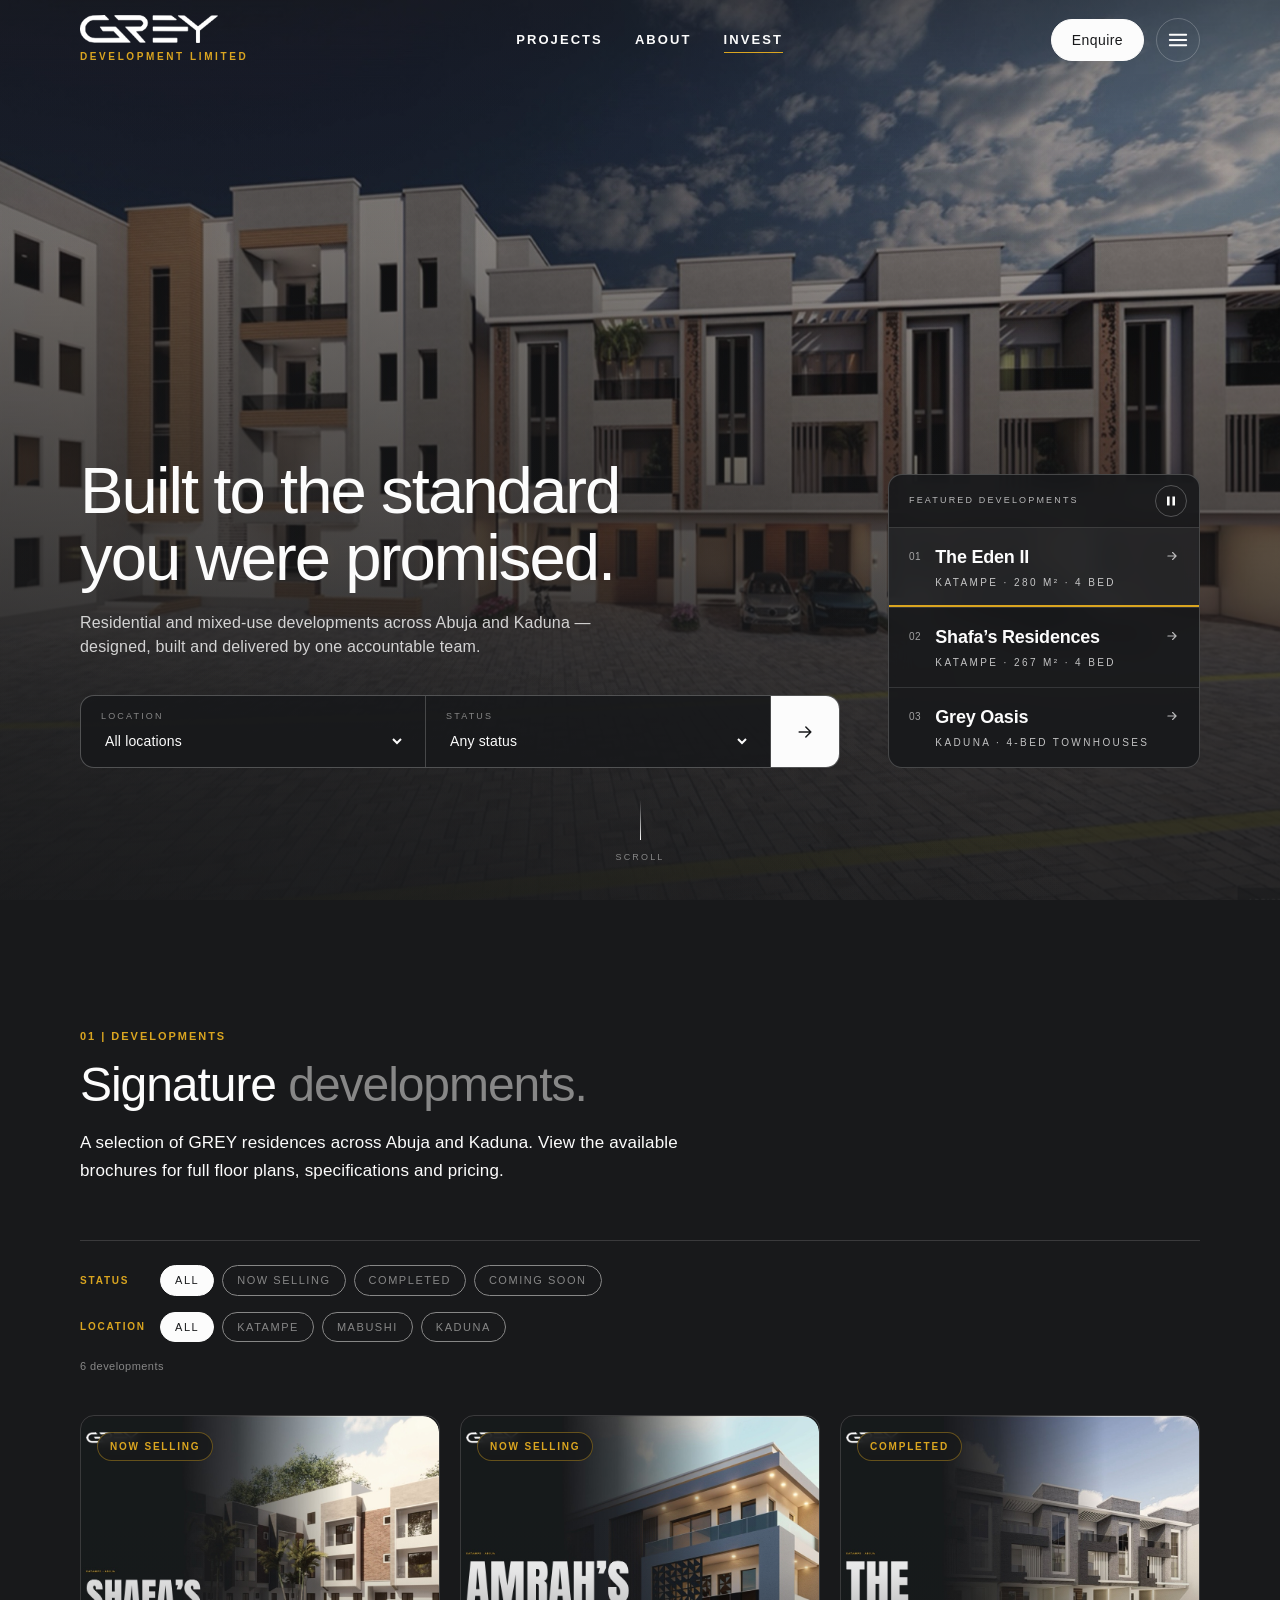
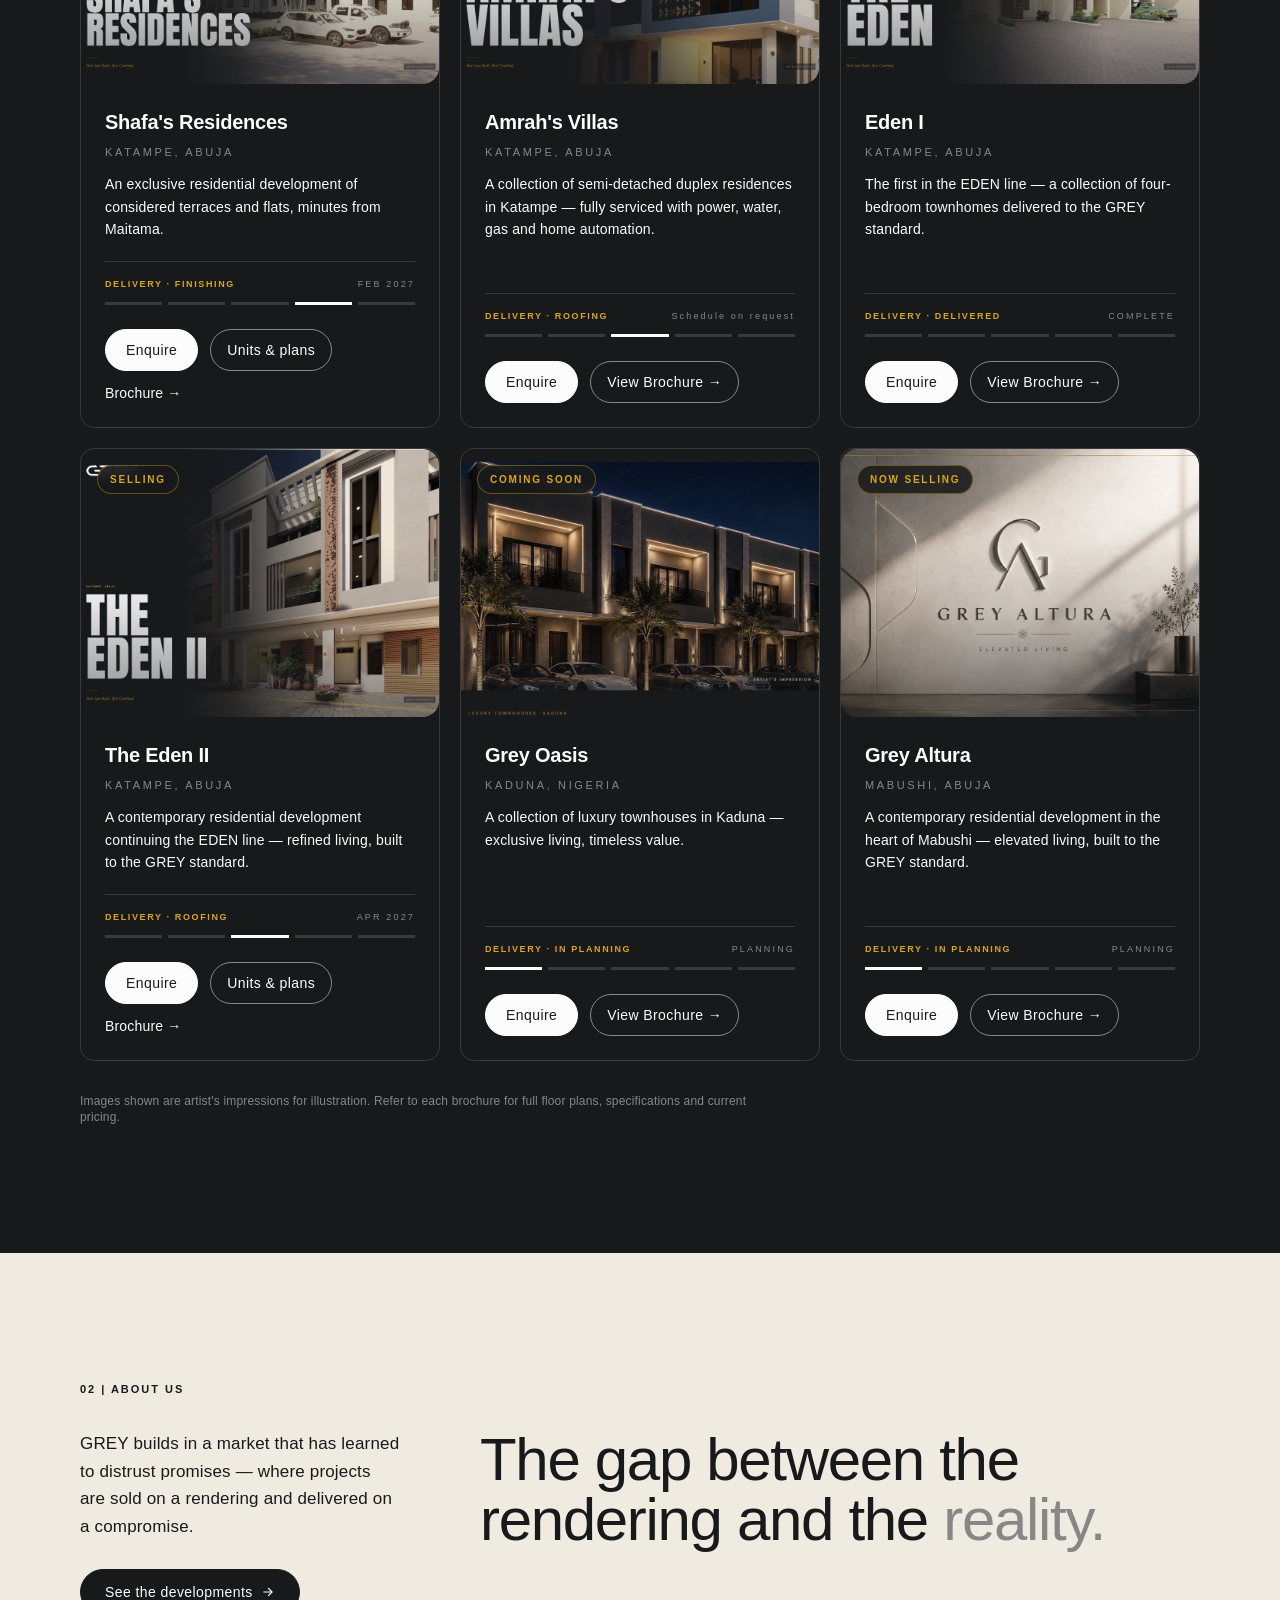
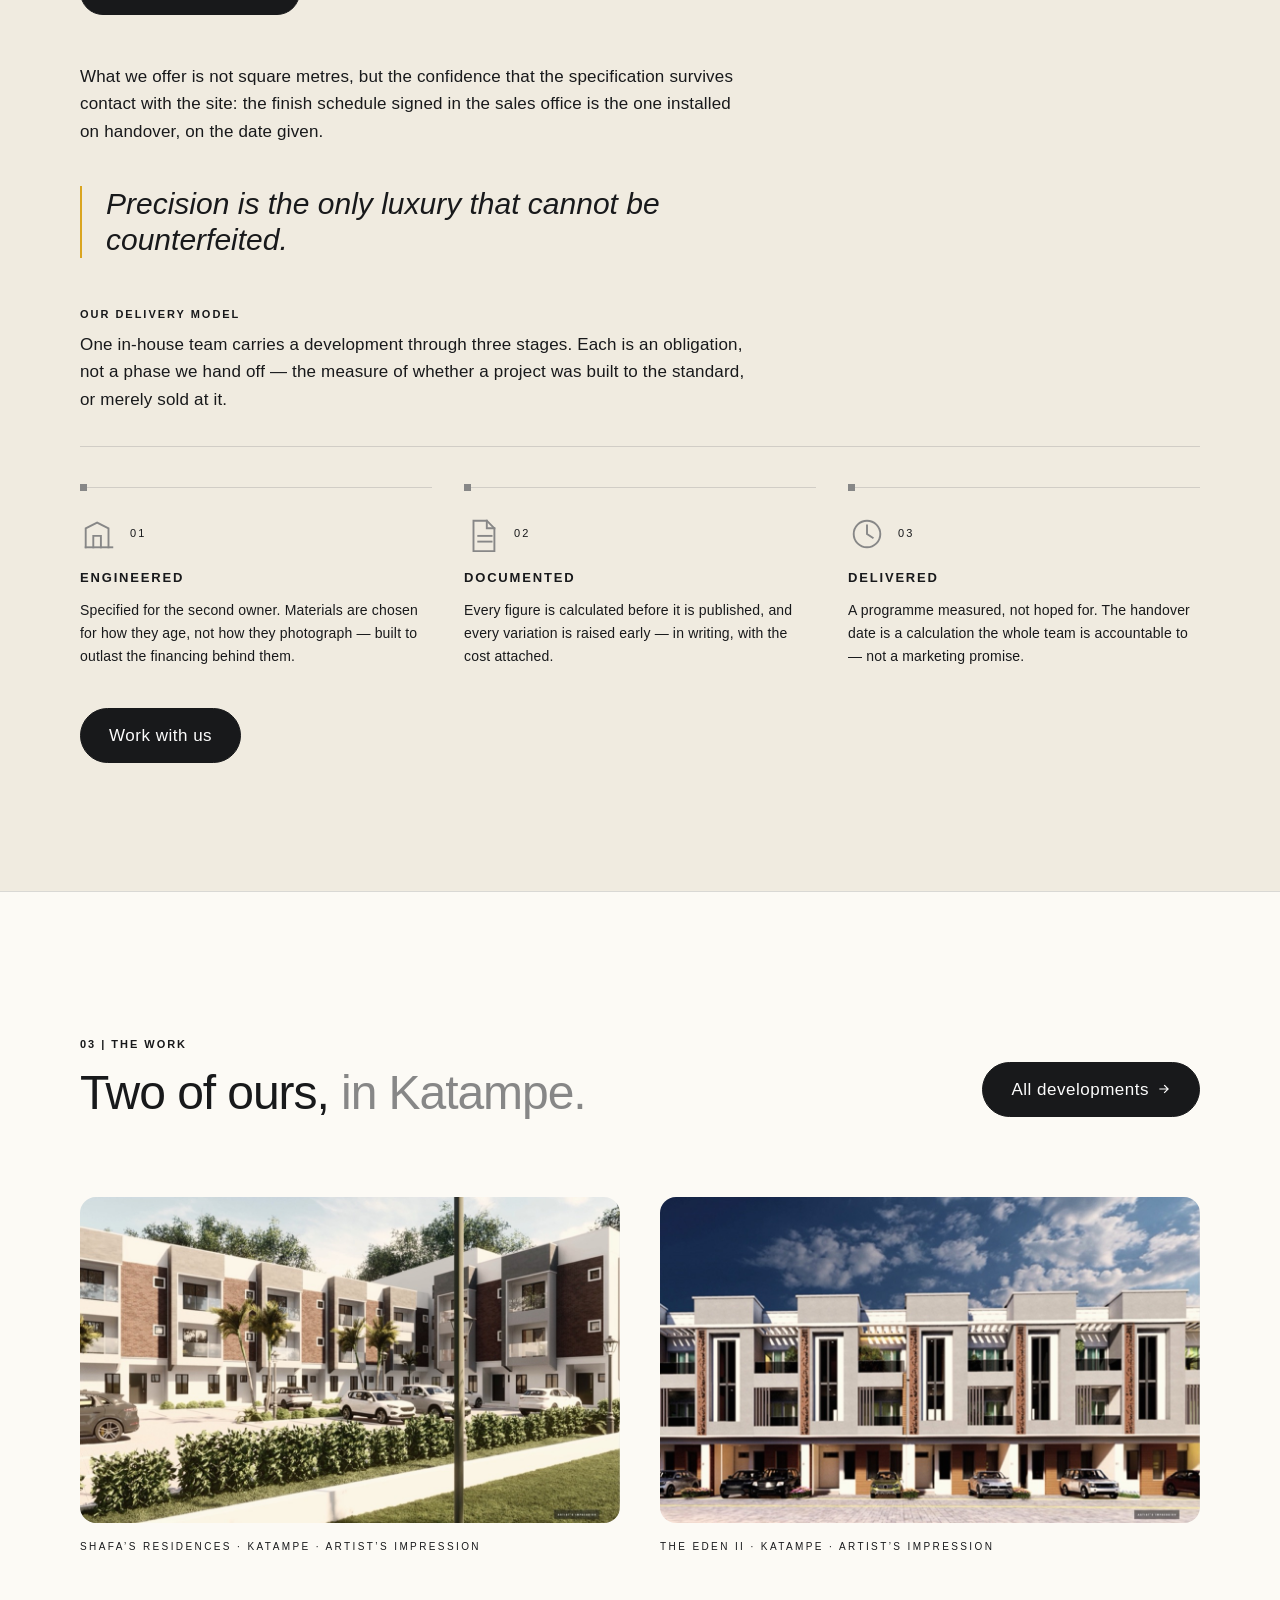
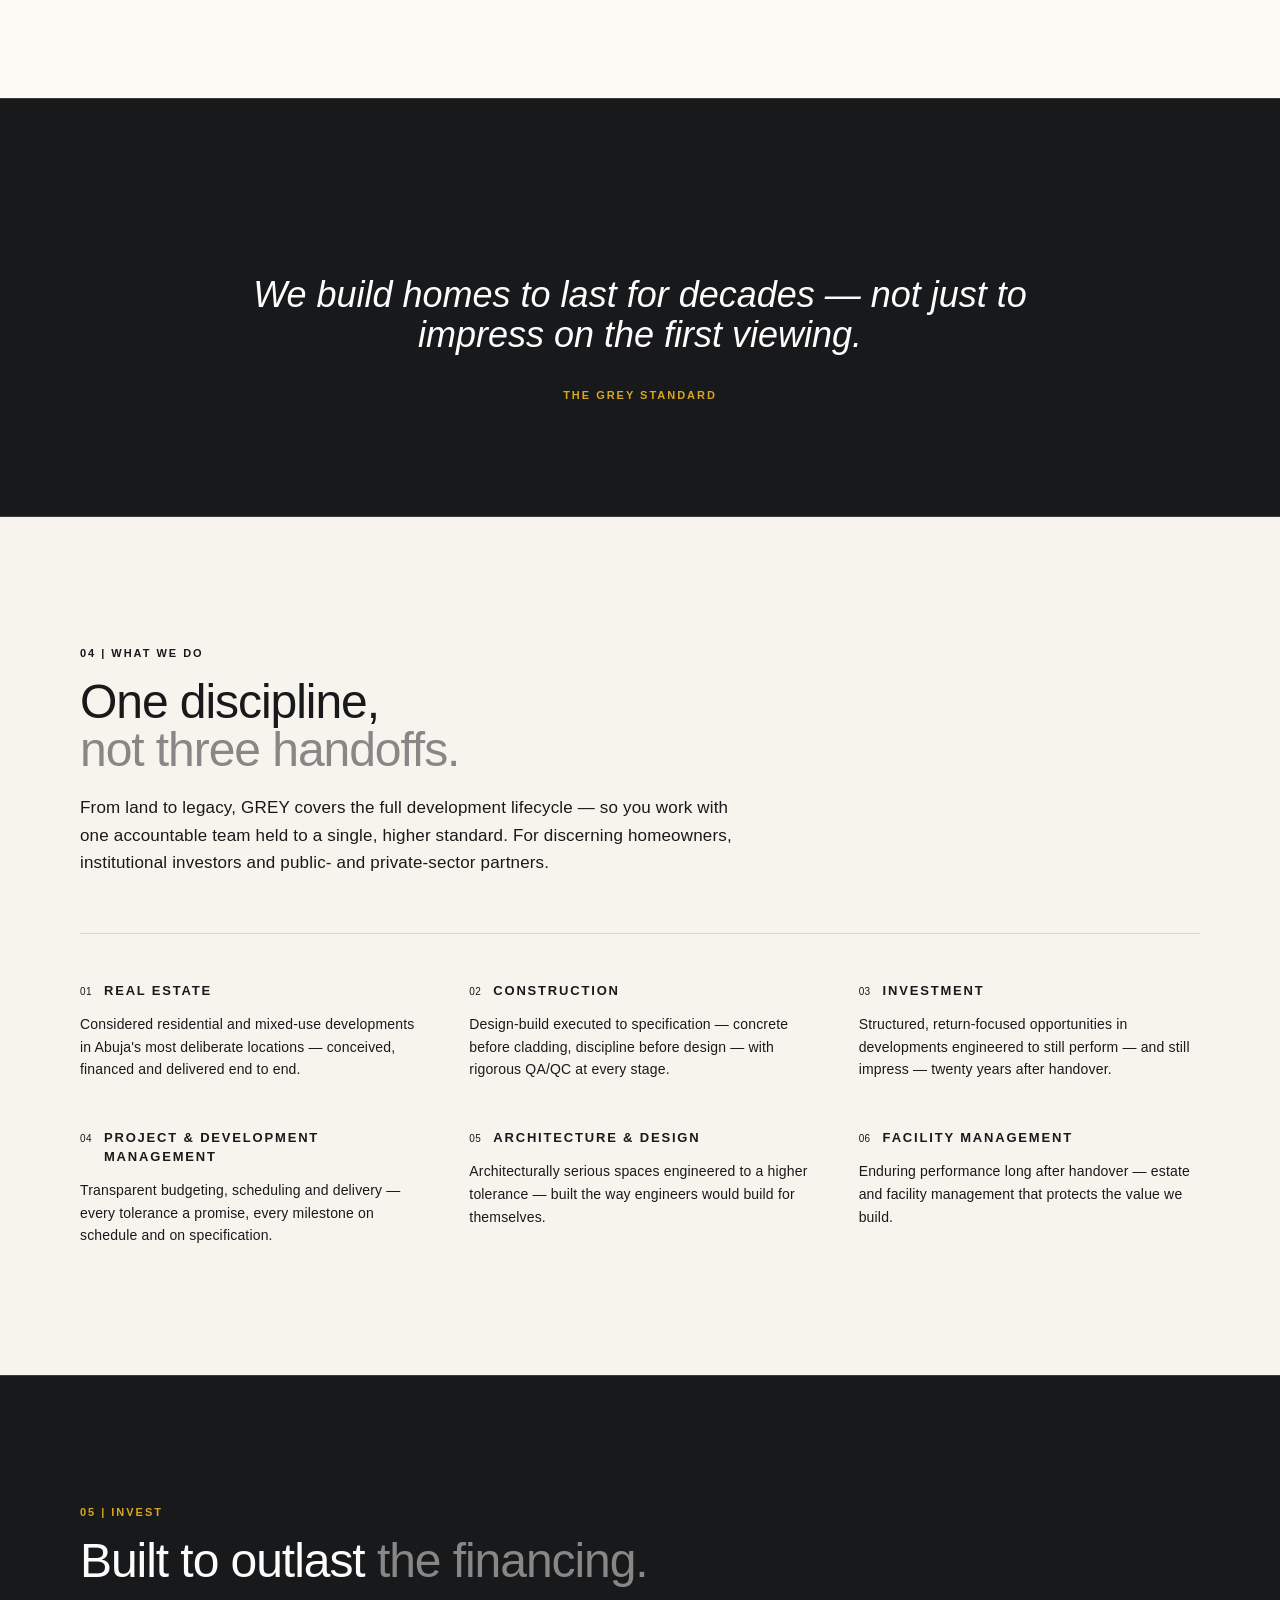
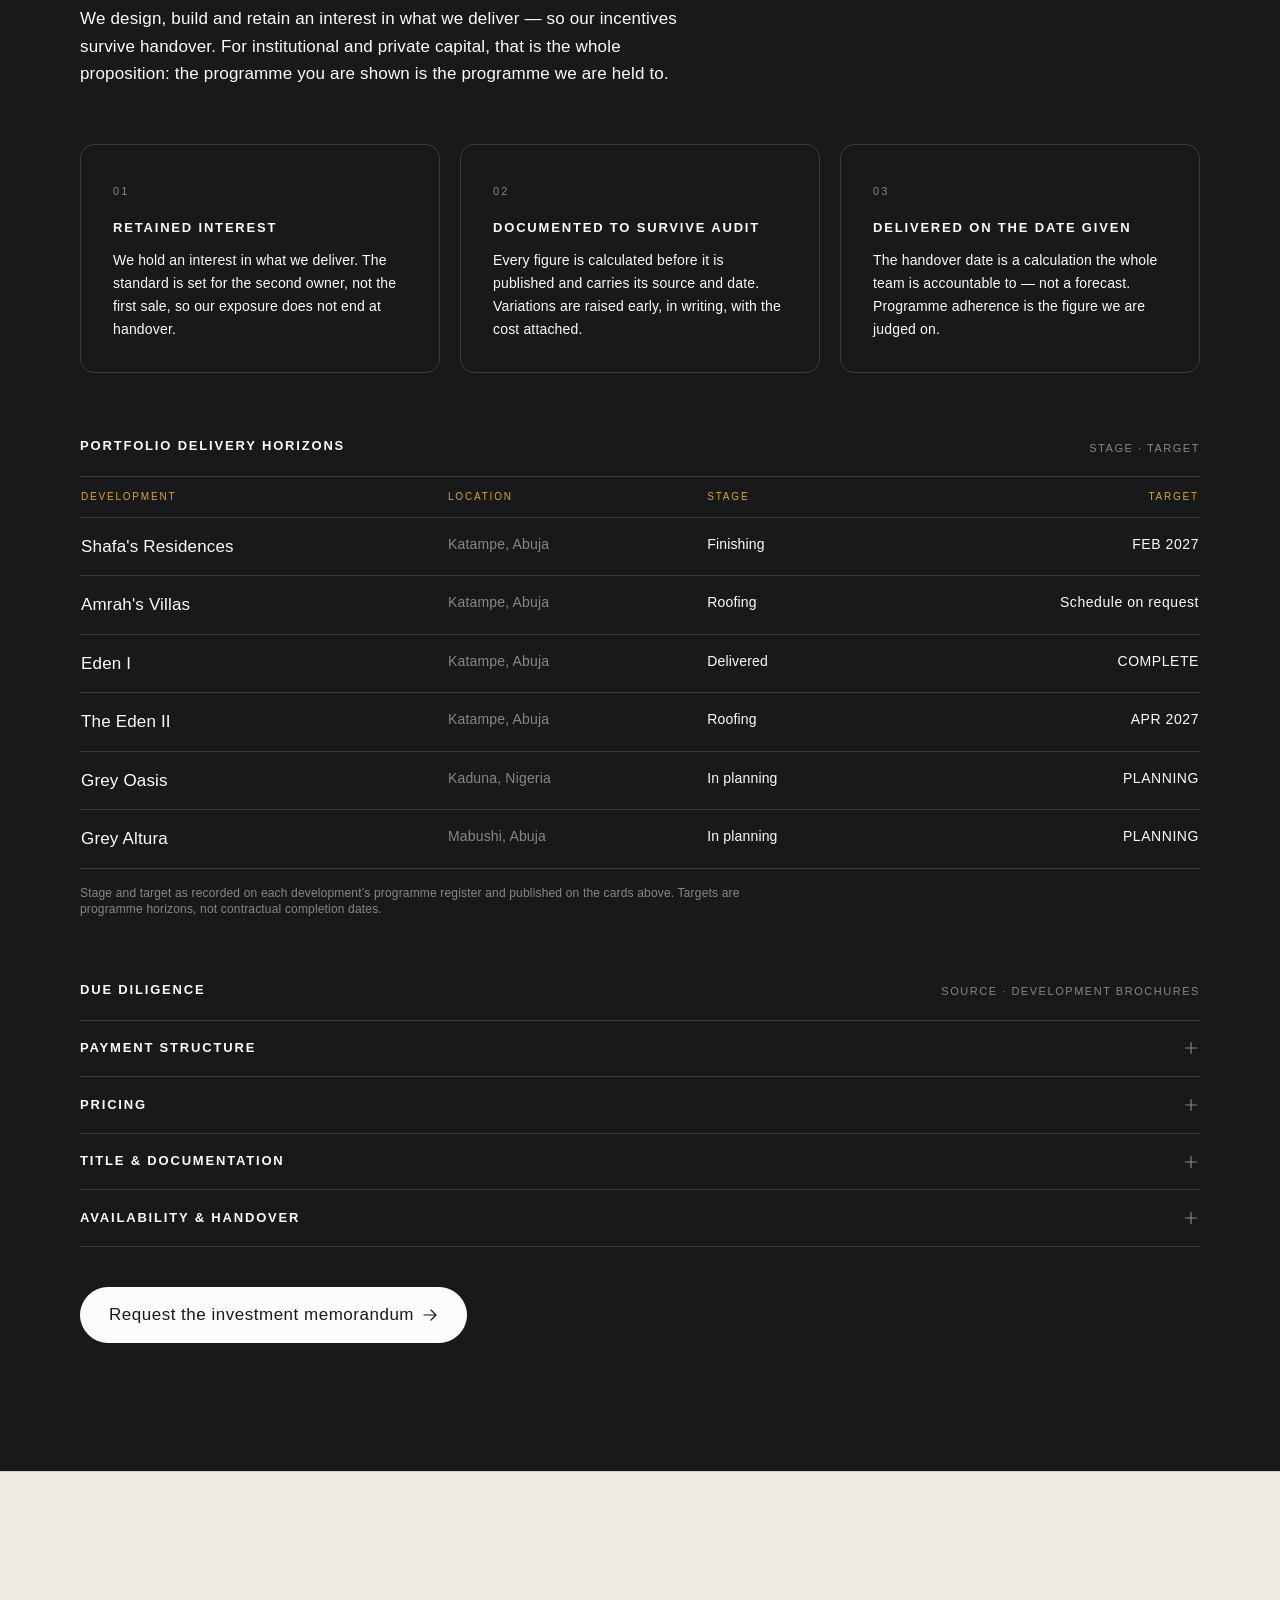
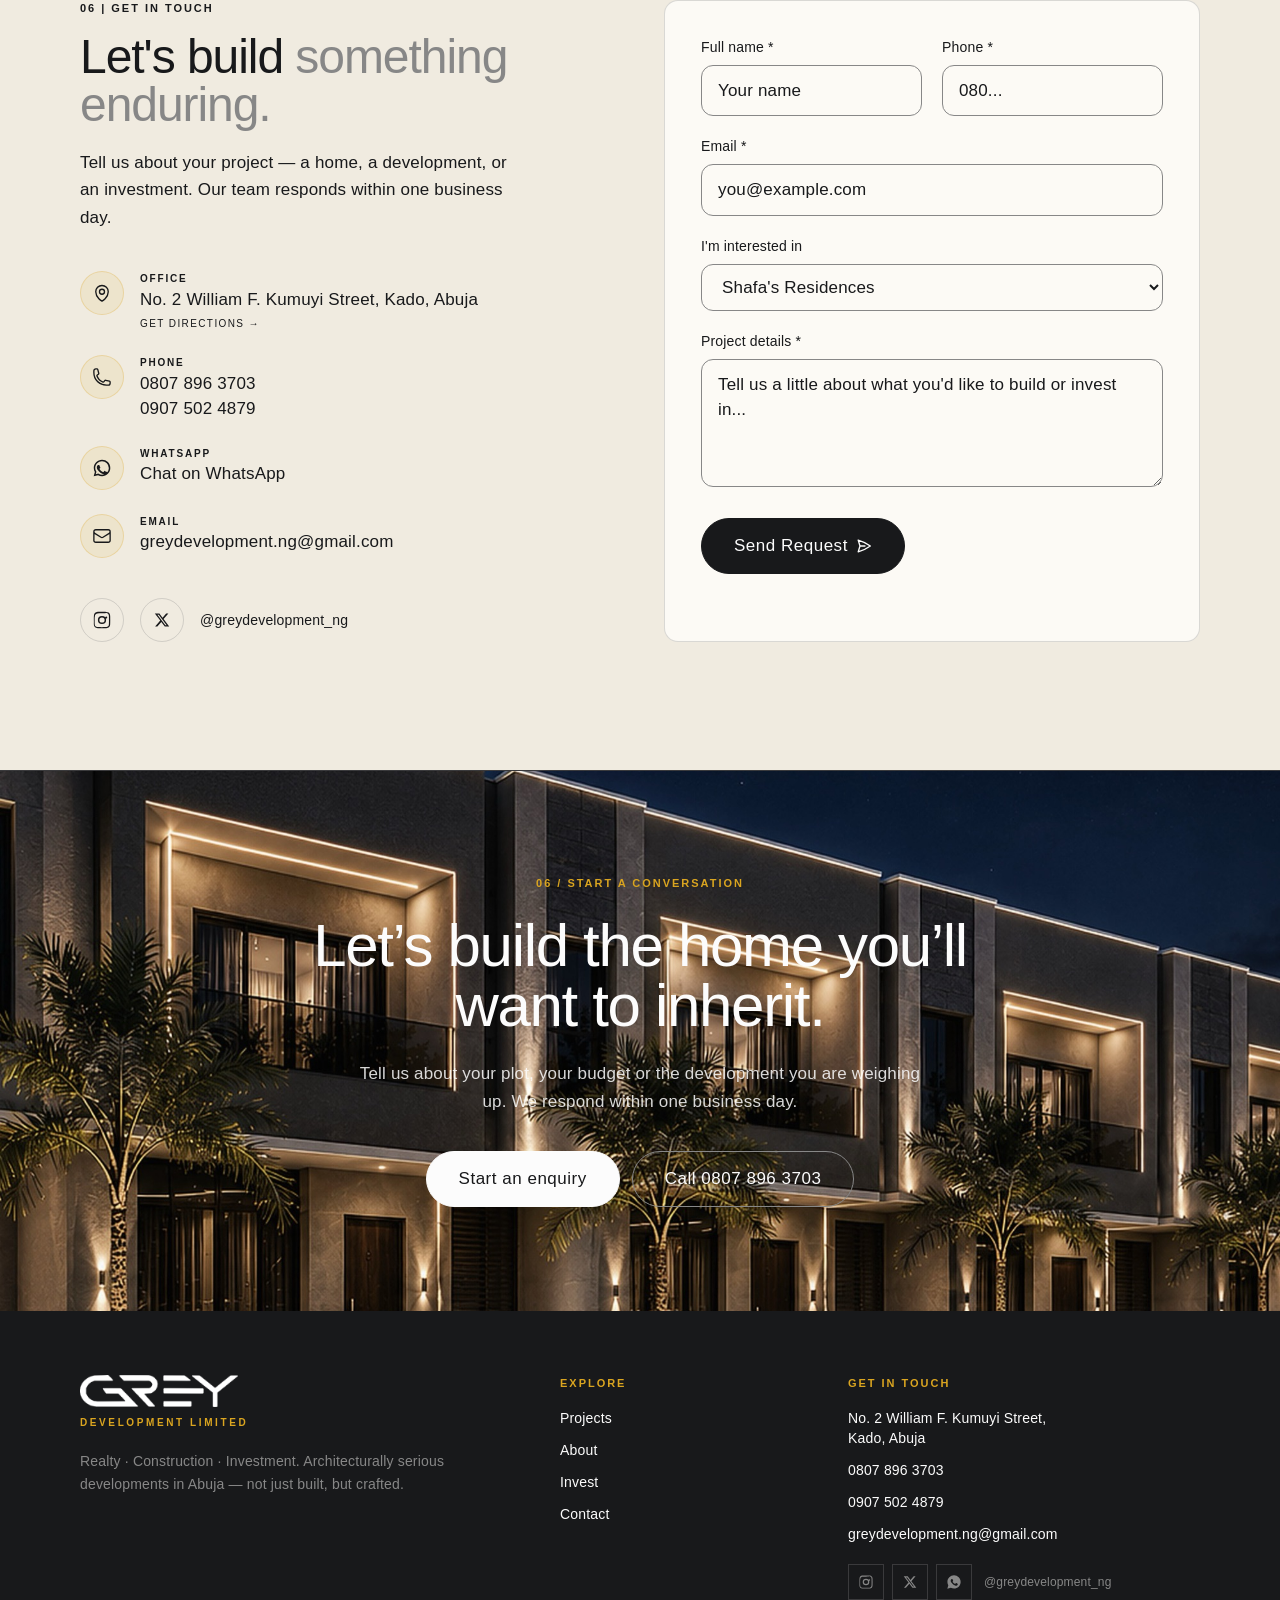
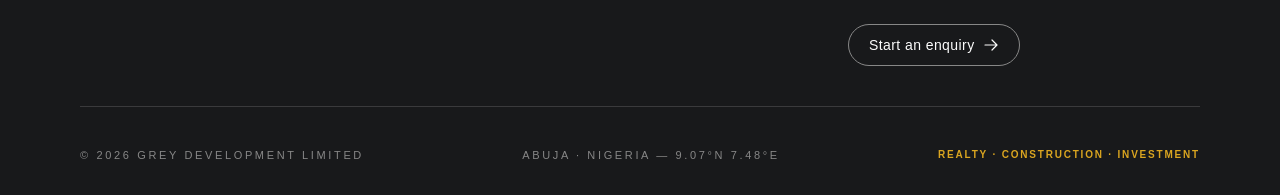
==== commit 81ad4092: "New rotating hero, developments-first page order, brochures with the Kado address Hero: cross-fades " ====
--- a/index.html
+++ b/index.html
@@ -32,7 +32,7 @@
         "url": "https://greydevelopmentng.com/",
         "telephone": ["+234 807 896 3703", "+234 907 502 4879"],
         "email": "greydevelopment.ng@gmail.com",
-        "image": "https://greydevelopmentng.com/assets/projects/eden-ii-hero.jpg",
+        "image": "https://greydevelopmentng.com/assets/projects/hero-eden-ii-2000.jpg",
         "logo": "https://greydevelopmentng.com/assets/grey-wordmark-white.png",
         "priceRange": "₦₦₦",
         "address": {
@@ -272,6 +272,23 @@
          scale", removed under prefers-reduced-motion. The hero's four grid guide lines
          were taken out.
 
+         HERO AND PAGE ORDER (Nov 2026, owner-directed: "a better landing page and hero").
+         The hero cross-fades between three featured developments - The Eden II, Shafa's
+         Residences, Grey Oasis - using clean renders exported from the brochures, and the
+         two cards became a three-row list that names the render showing and links to its
+         page. It auto-advances every 7s, so there is a pause button (WCAG 2.2.2); hover
+         or focus on a row holds that slide; prefers-reduced-motion starts it paused with
+         no drift. Only the first image loads with the page. Measured over all three
+         slides at twelve sizes from 320x568 to 1920x1080: headline 3.74:1 at worst
+         (3:1 floor), sub-line 6.03:1 at worst (4.5:1 floor). Below 1024px the hero
+         stacks, so the side scrim is swapped for a full-height one there.
+         The page now leads with what visitors come for: Developments (01), About (02),
+         The work (03), What we do (04), Invest (05), Get in touch (06). The home gallery
+         and the closing band use brochure renders instead of cover artwork.
+         Brochure addresses: the owner confirmed No. 2 William F. Kumuyi Street, Kado.
+         The five brochures were rebuilt from their source with that address, and the
+         site serves their screen-resolution editions (1.6-7 MB, down from 8-27 MB).
+
        NOTE: project card images are artist's impressions; real renders live in each brochure PDF.
   -->
 
@@ -281,7 +298,7 @@
        Oswald stand-in for Anton. Both are system faces, so no webfont is fetched. -->
 
   <!-- Preload the LCP hero render so it starts downloading before CSS/JS parse -->
-  <link rel="preload" as="image" href="assets/projects/eden-ii-hero.jpg" fetchpriority="high" />
+  <link rel="preload" as="image" href="assets/projects/hero-eden-ii-2000.jpg" imagesrcset="assets/projects/hero-eden-ii-1100.jpg 1100w, assets/projects/hero-eden-ii-2000.jpg 2000w" imagesizes="100vw" fetchpriority="high" />
 
   <!-- Enable JS-only scroll animations (kept out of no-JS render) -->
   <script>document.documentElement.classList.add('js');</script>
@@ -377,7 +394,7 @@
     .display { font-family:'Century Gothic','URW Gothic','Avant Garde','Avenir Next','Avenir','Segoe UI',Arial,sans-serif; font-weight:500;
                text-transform:none; letter-spacing:-.022em; line-height:1.08;
                color: var(--charcoal); }
-    .display--hero { font-weight:500; letter-spacing:-.03em; line-height:1.02;
+    .display--hero { font-weight:500; letter-spacing:-.03em; line-height:1.02; text-wrap:balance;
       /* Fluid, so the headline never jumps size at a breakpoint. The stepped
          text-[2.65rem] sm:text-7xl went 42px -> 72px at 640px, which wrapped to four
          cramped lines on tablets and large phones in landscape. Tracks ~40px at 375px
@@ -447,7 +464,8 @@
     /* Rounded geometry (SOLEN reference) */
     .zoomable, .zoomable img, .r-img { border-radius: var(--r-img); overflow:hidden; }
     #projectGrid article, #projects article, .glass, .glass-strong,
-    .modal-panel, .fab-item, .hero-card { border-radius: var(--r-card); }
+    .modal-panel, .fab-item, .hero-card, .hero-picks { border-radius: var(--r-card); }
+    .hero-picks { overflow:hidden; }
     .utab, .filter-chip { border-radius: var(--r-pill); }
 
     /* ---- Components on a Charcoal ground (§10: Charcoal panels, hairline Grey
@@ -513,6 +531,32 @@
       #mobileMenu:not(.hidden) { display:block; }
     }
 
+    /* ---- Hero slideshow ----
+       Cross-fade between featured developments, with a slow 6% drift on the visible
+       one. The drift is a transition, not an animation, so a slide leaving does not
+       snap back to scale 1 while it is still fading out. prefers-reduced-motion: no
+       drift, an instant cut, and the show starts paused (see the script). */
+    .hero-slide { position:absolute; inset:0; width:100%; height:100%; object-fit:cover; object-position:center;
+                  opacity:0; transform: scale(1); transition: opacity 1.4s ease, transform 9s linear; }
+    .hero-slide.is-active { opacity:1; }
+    #home.is-playing .hero-slide.is-active { transform: scale(1.06); }
+    .hero-pick { position:relative; display:flex; align-items:flex-start; gap:.9rem; padding:.95rem 1.25rem 1.05rem;
+                 border-top:1px solid rgba(252,252,252,.12); transition: background-color .3s ease; }
+    .hero-picks > .hero-pick:first-of-type { border-top:0; }
+    .hero-pick:hover, .hero-pick.is-active { background: rgba(252,252,252,.05); }
+    .hero-pick-bar { position:absolute; left:0; right:0; bottom:0; height:2px; }
+    .hero-pick-bar i { display:block; height:100%; width:0; background: var(--gold); }
+    .hero-pick.is-active .hero-pick-bar i { width:100%; }
+    #home.is-playing .hero-pick.is-active .hero-pick-bar i { animation: pickFill var(--hero-dur, 7s) linear both; }
+    @keyframes pickFill { from { width:0; } to { width:100%; } }
+    #heroPause .ico-play { display:none; }
+    #heroPause[aria-pressed="true"] .ico-play { display:block; }
+    #heroPause[aria-pressed="true"] .ico-pause { display:none; }
+    @media (prefers-reduced-motion: reduce) {
+      .hero-slide { transition:none; }
+      #home.is-playing .hero-slide.is-active { transform:none; }
+    }
+
     /* Scroll cue — a hairline rule and a word, as in the reference */
     .scrollcue { display:flex; flex-direction:column; align-items:center; gap:.65rem; }
     .scrollcue .rule { width:1px; height:40px; background: linear-gradient(to bottom, transparent, var(--offwhite)); }
@@ -553,23 +597,19 @@
     /* Hero — photography with a graded panel so type clears 4.5:1 */
     .hero-img { object-fit: cover; object-position: center; }
     @media (max-width:640px){ .hero-img { object-fit: contain; } }
-    .hero-scrim-b { background: linear-gradient(to top, rgba(24,25,27,.92) 0%, rgba(24,25,27,.80) 22%, rgba(24,25,27,.52) 45%, rgba(24,25,27,.18) 68%, rgba(24,25,27,0) 88%); }
+    .hero-scrim-b { background: linear-gradient(to top, rgba(24,25,27,.92) 0%, rgba(24,25,27,.82) 22%, rgba(24,25,27,.62) 45%, rgba(24,25,27,.36) 68%, rgba(24,25,27,0) 92%); }
     /* The headline and sub-line now sit top-left, so the left scrim carries most of
        the legibility budget. Off White needs ~0.68 coverage to hold 4.5:1 over a
        worst-case white pixel, and ~0.50 to hold 3:1 at display sizes. */
-    .hero-scrim-l { background: linear-gradient(to right, rgba(24,25,27,.34) 0%, rgba(24,25,27,.20) 38%, rgba(24,25,27,.06) 70%, rgba(24,25,27,0) 88%); }
+    .hero-scrim-l { background: linear-gradient(to right, rgba(24,25,27,.44) 0%, rgba(24,25,27,.30) 38%, rgba(24,25,27,.08) 70%, rgba(24,25,27,0) 88%); }
     .hero-scrim-t { background: linear-gradient(to bottom, rgba(24,25,27,.50) 0%, rgba(24,25,27,.16) 60%, rgba(24,25,27,0) 100%); }
     /* Bottom-left corner only: carries the sub-line and the search bar, which sit over
-       the brightest part of the lower frame - the search label holds 4.54:1 against a
-       4.5:1 floor on this gradient, so it cannot be weakened. It also dims the estate
-       signage baked into the render, which reads "by Phantom Grey"; that is a side
-       effect, not the purpose. Phantom Grey is the parent company and its attribution
-       is meant to be there - if it should read in the hero, add a line of text rather
-       than thinning this scrim. Tightened once the stat row was removed, so the rest of
-       the lower frame opens back up to the photograph. */
+       the brightest part of the lower frame on the daylight slides. */
     .hero-scrim-corner { background: radial-gradient(85% 30% at 0% 100%, rgba(24,25,27,.55) 0%, rgba(24,25,27,.30) 50%, rgba(24,25,27,0) 100%); }
-    @media (max-width:640px){
-      .hero-scrim-l { background: linear-gradient(to top, rgba(24,25,27,.93) 0%, rgba(24,25,27,.58) 45%, rgba(24,25,27,.42) 100%); }
+    /* Below 1024px the hero stacks and the text can fill most of its height, so the
+       side scrim becomes a full-height one. */
+    @media (max-width:1023px){
+      .hero-scrim-l { background: linear-gradient(to top, rgba(24,25,27,.93) 0%, rgba(24,25,27,.80) 72%, rgba(24,25,27,.40) 90%, rgba(24,25,27,.18) 100%); }
     }
 
     /* Motion — fade + 8px slide only (§10). No scale, bounce or parallax. */
@@ -738,7 +778,7 @@
        winning ties against the component classes above (e.g. text-offwhite over
        .display, text-[9px] over .eyebrow) or the hero headline turns Charcoal on a
        Charcoal ground. Verified by diffing computed styles against the CDN build. -->
-  <link rel="stylesheet" href="assets/tailwind.css?v=bb223cde" />
+  <link rel="stylesheet" href="assets/tailwind.css?v=fa5c076d" />
 </head>
 
 <body class="bg-ink text-body">
@@ -784,32 +824,36 @@
   <main id="main">
 
     <!-- ============ HERO ============ -->
-    <section id="home" class="relative min-h-[100svh] flex flex-col justify-end pt-20 overflow-hidden bg-void">
-      <h1 class="sr-only">GREY Development Limited — featured development: The Eden II, a gated community of four-bedroom terrace residences and serviced apartments in Katampe, Abuja.</h1>
-
-      <!-- Featured development: The Eden II render -->
-      <img src="assets/projects/eden-ii-hero.jpg" width="1600" height="690" alt="The Eden II — gated terrace residences and serviced apartments, Katampe, Abuja" fetchpriority="high" decoding="async" class="hero-in--img absolute inset-0 w-full h-full object-cover object-center" />
-      <!-- Layered scrim + vignette: bottom-left text stays legible on any photo -->
+    <section id="home" class="relative min-h-[100svh] flex flex-col justify-end pt-24 overflow-hidden bg-void">
+      <h1 class="sr-only">GREY Development Limited — residential and mixed-use developments in Abuja and Kaduna, Nigeria.</h1>
+
+      <!-- Featured developments, one render each, cross-fading. Decorative here: the list
+           on the right names whichever is showing. Only the first image loads with the
+           page; the script fetches the others just before they are needed. -->
+      <div class="hero-slides absolute inset-0" aria-hidden="true">
+        <img class="hero-slide is-active" src="assets/projects/hero-eden-ii-2000.jpg" srcset="assets/projects/hero-eden-ii-1100.jpg 1100w, assets/projects/hero-eden-ii-2000.jpg 2000w" sizes="100vw" width="2000" height="1208" alt="" fetchpriority="high" decoding="async" />
+        <img class="hero-slide" data-src="assets/projects/hero-shafas-2000.jpg" data-srcset="assets/projects/hero-shafas-1100.jpg 1100w, assets/projects/hero-shafas-2000.jpg 2000w" sizes="100vw" width="2000" height="1208" alt="" decoding="async" />
+        <img class="hero-slide" data-src="assets/projects/hero-grey-oasis-2000.jpg" data-srcset="assets/projects/hero-grey-oasis-1100.jpg 1100w, assets/projects/hero-grey-oasis-2000.jpg 2000w" sizes="100vw" width="2000" height="1116" alt="" decoding="async" />
+      </div>
+      <!-- Layered scrim: bottom-anchored text stays legible on every slide -->
       <div class="absolute inset-0 pointer-events-none" aria-hidden="true">
         <div class="absolute inset-0 hero-scrim-b"></div>
         <div class="absolute inset-0 hero-scrim-l"></div>
         <div class="absolute inset-x-0 top-0 h-64 hero-scrim-t"></div>
         <div class="absolute inset-0 hero-scrim-corner"></div>
-        <div class="absolute inset-0 hero-vignette"></div>
       </div>
 
-
-      <div class="hero-body relative z-[2] w-full max-w-[1440px] mx-auto px-5 sm:px-8 lg:px-20 pb-6 sm:pb-8">
-        <div class="flex flex-col lg:flex-row lg:items-end lg:justify-between gap-10 lg:gap-12">
+      <div class="hero-body relative z-[2] w-full max-w-[1440px] mx-auto px-5 sm:px-8 lg:px-20 pb-8">
+        <div class="flex flex-col lg:flex-row lg:items-end lg:justify-between gap-7 lg:gap-12">
 
           <div class="min-w-0 lg:flex-1">
             <h2 class="hero-in display display--hero text-offwhite" style="animation-delay:.18s">Built to the standard you were promised.</h2>
-            <p class="hero-in text-offwhite/80 text-sm sm:text-base mt-5 max-w-xl leading-relaxed" style="animation-delay:.3s">Residential and mixed-use developments across Abuja and Kaduna &mdash; designed, built and delivered by one accountable team.</p>
+            <p class="hero-in text-offwhite/80 text-sm sm:text-base mt-4 sm:mt-5 max-w-xl leading-relaxed" style="animation-delay:.3s">Residential and mixed-use developments across Abuja and Kaduna &mdash; designed, built and delivered by one accountable team.</p>
 
         <!-- Quick search: drives the portfolio filters below -->
         <form id="heroSearch" class="hero-in mt-7 sm:mt-9 max-w-3xl" style="animation-delay:.42s" aria-label="Find a development">
-          <div class="flex flex-col sm:flex-row items-stretch rounded-[14px] overflow-hidden border border-offwhite/25 bg-[#18191B]/90 backdrop-blur-md">
-            <div class="flex-1 px-5 py-3.5 border-b sm:border-b-0 sm:border-r border-offwhite/20">
+          <div class="grid grid-cols-2 sm:flex sm:flex-row items-stretch rounded-[14px] overflow-hidden border border-offwhite/25 bg-[#18191B]/90 backdrop-blur-md">
+            <div class="sm:flex-1 min-w-0 px-4 sm:px-5 py-3.5 border-b sm:border-b-0 border-r border-offwhite/20">
               <label for="heroLocation" class="block mono text-[9px] uppercase tracking-[0.24em] text-grey mb-1">Location</label>
               <select id="heroLocation" class="w-full bg-transparent text-offwhite text-sm outline-none cursor-pointer">
                 <option value="all">All locations</option>
@@ -818,7 +862,7 @@
                 <option value="kaduna">Kaduna</option>
               </select>
             </div>
-            <div class="flex-1 px-5 py-3.5 border-b sm:border-b-0 sm:border-r border-offwhite/20">
+            <div class="sm:flex-1 min-w-0 px-4 sm:px-5 py-3.5 border-b sm:border-b-0 sm:border-r border-offwhite/20">
               <label for="heroStatus" class="block mono text-[9px] uppercase tracking-[0.24em] text-grey mb-1">Status</label>
               <select id="heroStatus" class="w-full bg-transparent text-offwhite text-sm outline-none cursor-pointer">
                 <option value="all">Any status</option>
@@ -827,7 +871,7 @@
                 <option value="coming">Coming soon</option>
               </select>
             </div>
-            <button type="submit" class="shrink-0 bg-offwhite text-charcoal px-7 py-4 sm:px-6 inline-flex items-center justify-center gap-2 t-std hover:bg-gold" aria-label="Show matching developments">
+            <button type="submit" class="col-span-2 shrink-0 bg-offwhite text-charcoal px-7 py-4 sm:px-6 inline-flex items-center justify-center gap-2 t-std hover:bg-gold" aria-label="Show matching developments">
               <span class="sm:hidden mono text-[11px] uppercase tracking-[0.18em] font-bold">Search</span>
               <svg class="w-5 h-5" viewBox="0 0 24 24" fill="none" stroke="currentColor" stroke-width="1.8" aria-hidden="true"><path d="M5 12h14M13 6l6 6-6 6" stroke-linecap="round" stroke-linejoin="round"/></svg>
             </button>
@@ -835,22 +879,42 @@
         </form>
           </div>
 
-          <!-- Featured developments. Specs come from the unit data below, which is taken
-               from each brochure's room schedule - nothing here is typed in by hand. -->
-          <div class="hero-in flex flex-col sm:flex-row lg:flex-col xl:flex-row gap-3 shrink-0" style="animation-delay:.54s">
-            <a href="developments/eden-ii/" class="hero-card group block w-full sm:w-48 border border-offwhite/20 bg-[#18191B]/90 backdrop-blur-md p-5 hover:border-gold t-std">
-              <span class="display text-lg text-offwhite block">The Eden II</span>
-              <span class="mono text-[10px] uppercase tracking-[0.18em] text-offwhite/75 block mt-2">280 m&sup2; &middot; 3 floors &middot; 4 bed</span>
-              <span class="mono text-[10px] uppercase tracking-[0.18em] text-offwhite inline-flex items-center gap-1.5 mt-4 group-hover:text-gold t-std">See full case
-                <svg class="w-3 h-3" viewBox="0 0 24 24" fill="none" stroke="currentColor" stroke-width="2.2" aria-hidden="true"><path d="M5 12h14M13 6l6 6-6 6" stroke-linecap="round" stroke-linejoin="round"/></svg>
+          <!-- Featured developments: each row is a link to its page, and names the render
+               behind it. Specs are the brochure figures used on the development pages. -->
+          <div class="hero-in hero-picks w-full lg:w-[19.5rem] shrink-0 border border-offwhite/20 bg-[#18191B]/90 backdrop-blur-md" style="animation-delay:.54s">
+            <div class="flex items-center justify-between pl-5 pr-3 py-2.5 border-b border-offwhite/15">
+              <span class="mono text-[9px] uppercase tracking-[0.24em] text-offwhite/70">Featured developments</span>
+              <button type="button" id="heroPause" class="w-8 h-8 grid place-items-center rounded-full border border-offwhite/25 text-offwhite hover:border-gold hover:text-gold t-std" aria-label="Pause slideshow">
+                <svg class="ico-pause w-3 h-3" viewBox="0 0 12 12" fill="currentColor" aria-hidden="true"><rect x="2" y="1.5" width="2.6" height="9"/><rect x="7.4" y="1.5" width="2.6" height="9"/></svg>
+                <svg class="ico-play w-3 h-3" viewBox="0 0 12 12" fill="currentColor" aria-hidden="true"><path d="M3 1.5v9l7.5-4.5z"/></svg>
+              </button>
+            </div>
+            <a href="developments/eden-ii/" class="hero-pick group is-active" data-slide="0">
+              <span class="mono text-[10px] text-offwhite/60 tnum pt-1.5">01</span>
+              <span class="min-w-0 flex-1">
+                <span class="display text-lg text-offwhite block">The Eden II</span>
+                <span class="mono text-[10px] uppercase tracking-[0.16em] text-offwhite/75 block mt-1">Katampe &middot; 280 m&sup2; &middot; 4 bed</span>
               </span>
+              <svg class="w-3.5 h-3.5 mt-1.5 shrink-0 text-offwhite/70 group-hover:text-gold t-std" viewBox="0 0 24 24" fill="none" stroke="currentColor" stroke-width="2" aria-hidden="true"><path d="M5 12h14M13 6l6 6-6 6" stroke-linecap="round" stroke-linejoin="round"/></svg>
+              <span class="hero-pick-bar" aria-hidden="true"><i></i></span>
             </a>
-            <a href="developments/shafas-residences/" class="hero-card group block w-full sm:w-48 border border-offwhite/20 bg-[#18191B]/90 backdrop-blur-md p-5 hover:border-gold t-std">
-              <span class="display text-lg text-offwhite block">Shafa&rsquo;s Residences</span>
-              <span class="mono text-[10px] uppercase tracking-[0.18em] text-offwhite/75 block mt-2">267 m&sup2; &middot; 3 floors &middot; 4 bed</span>
-              <span class="mono text-[10px] uppercase tracking-[0.18em] text-offwhite inline-flex items-center gap-1.5 mt-4 group-hover:text-gold t-std">See full case
-                <svg class="w-3 h-3" viewBox="0 0 24 24" fill="none" stroke="currentColor" stroke-width="2.2" aria-hidden="true"><path d="M5 12h14M13 6l6 6-6 6" stroke-linecap="round" stroke-linejoin="round"/></svg>
+            <a href="developments/shafas-residences/" class="hero-pick group" data-slide="1">
+              <span class="mono text-[10px] text-offwhite/60 tnum pt-1.5">02</span>
+              <span class="min-w-0 flex-1">
+                <span class="display text-lg text-offwhite block">Shafa&rsquo;s Residences</span>
+                <span class="mono text-[10px] uppercase tracking-[0.16em] text-offwhite/75 block mt-1">Katampe &middot; 267 m&sup2; &middot; 4 bed</span>
               </span>
+              <svg class="w-3.5 h-3.5 mt-1.5 shrink-0 text-offwhite/70 group-hover:text-gold t-std" viewBox="0 0 24 24" fill="none" stroke="currentColor" stroke-width="2" aria-hidden="true"><path d="M5 12h14M13 6l6 6-6 6" stroke-linecap="round" stroke-linejoin="round"/></svg>
+              <span class="hero-pick-bar" aria-hidden="true"><i></i></span>
+            </a>
+            <a href="developments/grey-oasis/" class="hero-pick group" data-slide="2">
+              <span class="mono text-[10px] text-offwhite/60 tnum pt-1.5">03</span>
+              <span class="min-w-0 flex-1">
+                <span class="display text-lg text-offwhite block">Grey Oasis</span>
+                <span class="mono text-[10px] uppercase tracking-[0.16em] text-offwhite/75 block mt-1">Kaduna &middot; 4-bed townhouses</span>
+              </span>
+              <svg class="w-3.5 h-3.5 mt-1.5 shrink-0 text-offwhite/70 group-hover:text-gold t-std" viewBox="0 0 24 24" fill="none" stroke="currentColor" stroke-width="2" aria-hidden="true"><path d="M5 12h14M13 6l6 6-6 6" stroke-linecap="round" stroke-linejoin="round"/></svg>
+              <span class="hero-pick-bar" aria-hidden="true"><i></i></span>
             </a>
           </div>
 
@@ -858,81 +922,9 @@
       </div>
 
       <!-- Scroll cue, centred under the whole composition -->
-      <div class="relative z-[2] hero-in scrollcue pb-7 sm:pb-9" style="animation-delay:.66s" aria-hidden="true">
+      <div class="relative z-[2] hero-in scrollcue hidden sm:flex pb-9" style="animation-delay:.66s" aria-hidden="true">
         <span class="rule"></span>
         <span class="mono text-[9px] uppercase tracking-[0.3em] text-grey">Scroll</span>
-      </div>
-    </section>
-
-    <!-- ============ SERVICES ============ -->
-    <section id="services" class="relative py-24 sm:py-32 bg-ink">
-      <div class="mx-auto max-w-[1440px] px-5 sm:px-8 lg:px-20">
-        <div class="max-w-2xl">
-          <p class="reveal eyebrow text-[11px] mb-4">01 | What we do</p>
-          <h2 class="reveal display text-3xl sm:text-5xl text-porcelain">One discipline,<br/><span class="gradword">not three handoffs.</span></h2>
-          <p class="reveal text-body mt-5 leading-relaxed" data-delay="1">From land to legacy, GREY covers the full development lifecycle — so you work with one accountable team held to a single, higher standard. For discerning homeowners, institutional investors and public- and private-sector partners.</p>
-        </div>
-
-        <div class="reveal mt-14 grid sm:grid-cols-2 lg:grid-cols-3 gap-x-12 gap-y-12 border-t border-line pt-12" data-delay="1">
-          <article class="group">
-            <div class="flex items-baseline gap-3 mb-3">
-              <span class="mono text-[10px] text-muted tnum">01</span>
-              <h3 class="h3">Real Estate</h3>
-            </div>
-            <p class="text-body text-sm leading-relaxed">Considered residential and mixed-use developments in Abuja's most deliberate locations — conceived, financed and delivered end to end.</p>
-          </article>
-
-          <article class="group">
-            <div class="flex items-baseline gap-3 mb-3">
-              <span class="mono text-[10px] text-muted tnum">02</span>
-              <h3 class="h3">Construction</h3>
-            </div>
-            <p class="text-body text-sm leading-relaxed">Design-build executed to specification — concrete before cladding, discipline before design — with rigorous QA/QC at every stage.</p>
-          </article>
-
-          <article class="group">
-            <div class="flex items-baseline gap-3 mb-3">
-              <span class="mono text-[10px] text-muted tnum">03</span>
-              <h3 class="h3">Investment</h3>
-            </div>
-            <p class="text-body text-sm leading-relaxed">Structured, return-focused opportunities in developments engineered to still perform — and still impress — twenty years after handover.</p>
-          </article>
-
-          <article class="group">
-            <div class="flex items-baseline gap-3 mb-3">
-              <span class="mono text-[10px] text-muted tnum">04</span>
-              <h3 class="h3">Project &amp; Development Management</h3>
-            </div>
-            <p class="text-body text-sm leading-relaxed">Transparent budgeting, scheduling and delivery — every tolerance a promise, every milestone on schedule and on specification.</p>
-          </article>
-
-          <article class="group">
-            <div class="flex items-baseline gap-3 mb-3">
-              <span class="mono text-[10px] text-muted tnum">05</span>
-              <h3 class="h3">Architecture &amp; Design</h3>
-            </div>
-            <p class="text-body text-sm leading-relaxed">Architecturally serious spaces engineered to a higher tolerance — built the way engineers would build for themselves.</p>
-          </article>
-
-          <article class="group">
-            <div class="flex items-baseline gap-3 mb-3">
-              <span class="mono text-[10px] text-muted tnum">06</span>
-              <h3 class="h3">Facility Management</h3>
-            </div>
-            <p class="text-body text-sm leading-relaxed">Enduring performance long after handover — estate and facility management that protects the value we build.</p>
-          </article>
-        </div>
-      </div>
-    </section>
-
-    <!-- ============ PULL QUOTE ============ -->
-    <section class="on-void relative py-20 sm:py-28 bg-void border-y border-line overflow-hidden">
-      <div class="mx-auto max-w-4xl px-5 sm:px-8 text-center">
-        <svg xmlns="http://www.w3.org/2000/svg" class="w-10 h-10 text-muted/50 mx-auto mb-6" fill="currentColor" viewBox="0 0 24 24" aria-hidden="true"><path d="M7.5 6C5.02 6 3 8.02 3 10.5S5.02 15 7.5 15c.17 0 .33-.02.5-.04V15c0 1.66-1.34 3-3 3v3c3.31 0 6-2.69 6-6v-3.5C11 8.02 8.98 6 7.5 6Zm9 0C14.02 6 12 8.02 12 10.5S14.02 15 16.5 15c.17 0 .33-.02.5-.04V15c0 1.66-1.34 3-3 3v3c3.31 0 6-2.69 6-6v-3.5C20 8.02 17.98 6 16.5 6Z"/></svg>
-        <blockquote class="reveal quote text-2xl sm:text-4xl text-porcelain leading-snug">
-          We build homes to last for decades — not just to impress on the first viewing.
-        </blockquote>
-        <p class="reveal eyebrow text-[11px] mt-8" data-delay="1">The GREY Standard</p>
       </div>
     </section>
 
@@ -941,7 +933,7 @@
       <div class="mx-auto max-w-[1440px] px-5 sm:px-8 lg:px-20">
         <div class="flex flex-col sm:flex-row sm:items-end sm:justify-between gap-6 mb-14">
           <div class="max-w-2xl">
-            <p class="reveal eyebrow text-[11px] mb-4">02 | Developments</p>
+            <p class="reveal eyebrow text-[11px] mb-4">01 | Developments</p>
             <h2 class="reveal display text-3xl sm:text-5xl text-porcelain">Signature <span class="gradword">developments.</span></h2>
             <p class="reveal text-body mt-5 leading-relaxed" data-delay="1">A selection of GREY residences across Abuja and Kaduna. View the available brochures for full floor plans, specifications and pricing.</p>
           </div>
@@ -1132,7 +1124,7 @@
     <section id="about" class="relative py-24 sm:py-32 bg-ink2 overflow-hidden">
       <div class="mx-auto max-w-[1440px] px-5 sm:px-8 lg:px-20">
         <div>
-          <p class="reveal eyebrow text-[11px] mb-8">03 | About us</p>
+          <p class="reveal eyebrow text-[11px] mb-8">02 | About us</p>
           <!-- Asymmetric header (SOLEN reference): the opening clause and its pill sit
                in a narrow left column, the headline large on the right. The headline
                leads on mobile, where the two columns collapse into one. -->
@@ -1201,7 +1193,6 @@
       </div>
     </section>
 
-    <!-- ============ INVEST ============ -->
     <!-- ============ GALLERY ============
          SOLEN reference: a pale band given over to two large rounded images with
          generous whitespace and no copy competing with them. The covers are the
@@ -1211,24 +1202,97 @@
       <div class="mx-auto max-w-[1440px] px-5 sm:px-8 lg:px-20">
         <div class="flex flex-col sm:flex-row sm:items-end sm:justify-between gap-6 mb-14 sm:mb-20">
           <div class="max-w-xl">
-            <p class="reveal eyebrow text-[11px] mb-4">04 | The work</p>
+            <p class="reveal eyebrow text-[11px] mb-4">03 | The work</p>
             <h2 class="reveal display text-3xl sm:text-5xl text-porcelain">Two of ours, <span class="gradword">in Katampe.</span></h2>
           </div>
           <a href="#projects" class="reveal btn btn-primary inline-flex items-center gap-2 px-7 py-3.5 shrink-0" data-delay="1">All developments <svg class="w-3.5 h-3.5" viewBox="0 0 24 24" fill="none" stroke="currentColor" stroke-width="2" stroke-linecap="square" aria-hidden="true"><path d="M5 12h14M13 6l6 6-6 6"/></svg></a>
         </div>
         <div class="grid md:grid-cols-2 gap-6 lg:gap-10">
           <figure class="reveal">
-            <a href="developments/shafas-residences/" class="gal block" aria-label="Shafa's Residences — full details"><img src="assets/projects/shafas-cover-lg.jpg" width="1400" height="990" srcset="assets/projects/shafas-cover.jpg 1000w, assets/projects/shafas-cover-lg.jpg 1400w" sizes="(min-width:768px) 44vw, 90vw" alt="Shafa&rsquo;s Residences &mdash; artist&rsquo;s impression of the completed development." loading="lazy" decoding="async" class="w-full h-auto block" /></a>
+            <a href="developments/shafas-residences/" class="gal block" aria-label="Shafa's Residences — full details"><img src="assets/projects/view-shafas-2000.jpg" width="2000" height="1208" srcset="assets/projects/view-shafas-1100.jpg 1100w, assets/projects/view-shafas-2000.jpg 2000w" sizes="(min-width:768px) 44vw, 90vw" alt="Shafa&rsquo;s Residences &mdash; artist&rsquo;s impression of the completed development." loading="lazy" decoding="async" class="w-full h-auto block" /></a>
             <figcaption class="mono text-[10px] uppercase tracking-[0.18em] text-muted mt-4">Shafa&rsquo;s Residences &middot; Katampe &middot; Artist&rsquo;s impression</figcaption>
           </figure>
           <figure class="reveal" data-delay="1">
-            <a href="developments/eden-ii/" class="gal block" aria-label="The Eden II — full details"><img src="assets/projects/eden-ii-cover-lg.jpg" width="1400" height="990" srcset="assets/projects/eden-ii-cover.jpg 1000w, assets/projects/eden-ii-cover-lg.jpg 1400w" sizes="(min-width:768px) 44vw, 90vw" alt="The Eden II &mdash; artist&rsquo;s impression of the completed development." loading="lazy" decoding="async" class="w-full h-auto block" /></a>
+            <a href="developments/eden-ii/" class="gal block" aria-label="The Eden II — full details"><img src="assets/projects/view-eden-ii-2000.jpg" width="2000" height="1208" srcset="assets/projects/view-eden-ii-1100.jpg 1100w, assets/projects/view-eden-ii-2000.jpg 2000w" sizes="(min-width:768px) 44vw, 90vw" alt="The Eden II &mdash; artist&rsquo;s impression of the completed development." loading="lazy" decoding="async" class="w-full h-auto block" /></a>
             <figcaption class="mono text-[10px] uppercase tracking-[0.18em] text-muted mt-4">The Eden II &middot; Katampe &middot; Artist&rsquo;s impression</figcaption>
           </figure>
         </div>
       </div>
     </section>
 
+    <!-- ============ PULL QUOTE ============ -->
+    <section class="on-void relative py-20 sm:py-28 bg-void border-y border-line overflow-hidden">
+      <div class="mx-auto max-w-4xl px-5 sm:px-8 text-center">
+        <svg xmlns="http://www.w3.org/2000/svg" class="w-10 h-10 text-muted/50 mx-auto mb-6" fill="currentColor" viewBox="0 0 24 24" aria-hidden="true"><path d="M7.5 6C5.02 6 3 8.02 3 10.5S5.02 15 7.5 15c.17 0 .33-.02.5-.04V15c0 1.66-1.34 3-3 3v3c3.31 0 6-2.69 6-6v-3.5C11 8.02 8.98 6 7.5 6Zm9 0C14.02 6 12 8.02 12 10.5S14.02 15 16.5 15c.17 0 .33-.02.5-.04V15c0 1.66-1.34 3-3 3v3c3.31 0 6-2.69 6-6v-3.5C20 8.02 17.98 6 16.5 6Z"/></svg>
+        <blockquote class="reveal quote text-2xl sm:text-4xl text-porcelain leading-snug">
+          We build homes to last for decades — not just to impress on the first viewing.
+        </blockquote>
+        <p class="reveal eyebrow text-[11px] mt-8" data-delay="1">The GREY Standard</p>
+      </div>
+    </section>
+
+    <!-- ============ SERVICES ============ -->
+    <section id="services" class="relative py-24 sm:py-32 bg-ink">
+      <div class="mx-auto max-w-[1440px] px-5 sm:px-8 lg:px-20">
+        <div class="max-w-2xl">
+          <p class="reveal eyebrow text-[11px] mb-4">04 | What we do</p>
+          <h2 class="reveal display text-3xl sm:text-5xl text-porcelain">One discipline,<br/><span class="gradword">not three handoffs.</span></h2>
+          <p class="reveal text-body mt-5 leading-relaxed" data-delay="1">From land to legacy, GREY covers the full development lifecycle — so you work with one accountable team held to a single, higher standard. For discerning homeowners, institutional investors and public- and private-sector partners.</p>
+        </div>
+
+        <div class="reveal mt-14 grid sm:grid-cols-2 lg:grid-cols-3 gap-x-12 gap-y-12 border-t border-line pt-12" data-delay="1">
+          <article class="group">
+            <div class="flex items-baseline gap-3 mb-3">
+              <span class="mono text-[10px] text-muted tnum">01</span>
+              <h3 class="h3">Real Estate</h3>
+            </div>
+            <p class="text-body text-sm leading-relaxed">Considered residential and mixed-use developments in Abuja's most deliberate locations — conceived, financed and delivered end to end.</p>
+          </article>
+
+          <article class="group">
+            <div class="flex items-baseline gap-3 mb-3">
+              <span class="mono text-[10px] text-muted tnum">02</span>
+              <h3 class="h3">Construction</h3>
+            </div>
+            <p class="text-body text-sm leading-relaxed">Design-build executed to specification — concrete before cladding, discipline before design — with rigorous QA/QC at every stage.</p>
+          </article>
+
+          <article class="group">
+            <div class="flex items-baseline gap-3 mb-3">
+              <span class="mono text-[10px] text-muted tnum">03</span>
+              <h3 class="h3">Investment</h3>
+            </div>
+            <p class="text-body text-sm leading-relaxed">Structured, return-focused opportunities in developments engineered to still perform — and still impress — twenty years after handover.</p>
+          </article>
+
+          <article class="group">
+            <div class="flex items-baseline gap-3 mb-3">
+              <span class="mono text-[10px] text-muted tnum">04</span>
+              <h3 class="h3">Project &amp; Development Management</h3>
+            </div>
+            <p class="text-body text-sm leading-relaxed">Transparent budgeting, scheduling and delivery — every tolerance a promise, every milestone on schedule and on specification.</p>
+          </article>
+
+          <article class="group">
+            <div class="flex items-baseline gap-3 mb-3">
+              <span class="mono text-[10px] text-muted tnum">05</span>
+              <h3 class="h3">Architecture &amp; Design</h3>
+            </div>
+            <p class="text-body text-sm leading-relaxed">Architecturally serious spaces engineered to a higher tolerance — built the way engineers would build for themselves.</p>
+          </article>
+
+          <article class="group">
+            <div class="flex items-baseline gap-3 mb-3">
+              <span class="mono text-[10px] text-muted tnum">06</span>
+              <h3 class="h3">Facility Management</h3>
+            </div>
+            <p class="text-body text-sm leading-relaxed">Enduring performance long after handover — estate and facility management that protects the value we build.</p>
+          </article>
+        </div>
+      </div>
+    </section>
+
+    <!-- ============ INVEST ============ -->
     <section id="invest" class="on-void relative py-24 sm:py-32 bg-void border-t border-line">
       <div class="mx-auto max-w-[1440px] px-5 sm:px-8 lg:px-20">
         <div class="max-w-2xl mb-14">
@@ -1442,8 +1506,8 @@
     <!-- ============ CTA STRIP ============ -->
     <!-- ============ CLOSING STATEMENT ============ -->
     <section class="on-void relative isolate overflow-hidden border-t border-line">
-      <img src="assets/projects/eden-ii-hero.jpg" width="1600" height="690" alt="" aria-hidden="true" loading="lazy" decoding="async"
-           class="absolute inset-0 w-full h-full object-cover object-[center_32%]" />
+      <img src="assets/projects/hero-grey-oasis-1100.jpg" width="1100" height="614" srcset="assets/projects/hero-grey-oasis-1100.jpg 1100w, assets/projects/hero-grey-oasis-2000.jpg 2000w" sizes="100vw" alt="" aria-hidden="true" loading="lazy" decoding="async"
+           class="absolute inset-0 w-full h-full object-cover object-center" />
       <!-- 68% is the floor that keeps Off White above 4.5:1 even over a pure-white
            pixel of the render: 0.32*255 + 0.68*24 = 98, giving 5.8:1. -->
       <div class="absolute inset-0 bg-[#18191B]/68" aria-hidden="true"></div>
@@ -1622,6 +1686,53 @@
     window.addEventListener('load', onScroll);
     window.addEventListener('pageshow', onScroll);
     window.addEventListener('hashchange', onScroll);
+
+    // ---------- Hero slideshow ----------
+    (() => {
+      const home = document.getElementById('home');
+      const slides = [...document.querySelectorAll('.hero-slide')];
+      const picks = [...document.querySelectorAll('.hero-pick')];
+      const btn = document.getElementById('heroPause');
+      if (!home || slides.length < 2 || !btn) return;
+      const DUR = 7000;
+      home.style.setProperty('--hero-dur', DUR + 'ms');
+      // Anyone who asks for reduced motion gets a still image until they press play.
+      let paused = window.matchMedia('(prefers-reduced-motion: reduce)').matches;
+      let held = false, i = 0, timer = null;
+      const load = (el) => { if (el.dataset.src) { el.srcset = el.dataset.srcset; el.src = el.dataset.src; delete el.dataset.src; } };
+      const show = (n) => {
+        i = (n + slides.length) % slides.length; load(slides[i]);
+        slides.forEach((el, k) => el.classList.toggle('is-active', k === i));
+        picks.forEach((el, k) => el.classList.toggle('is-active', k === i));
+      };
+      const run = () => {
+        clearTimeout(timer);
+        const playing = !paused && !held && !document.hidden;
+        home.classList.toggle('is-playing', playing);
+        if (!playing) return;
+        const next = slides[(i + 1) % slides.length];
+        timer = setTimeout(() => {
+          load(next);
+          const go = () => { show(i + 1); run(); };
+          // Never fade to an image that has not arrived yet.
+          (next.complete && next.naturalWidth) ? go() : next.addEventListener('load', go, { once: true });
+        }, DUR);
+      };
+      const sync = () => {
+        btn.setAttribute('aria-pressed', String(paused));
+        btn.setAttribute('aria-label', paused ? 'Play slideshow' : 'Pause slideshow');
+      };
+      btn.addEventListener('click', () => { paused = !paused; sync(); run(); });
+      picks.forEach((el, k) => {
+        const hold = () => { held = true; show(k); run(); };
+        el.addEventListener('mouseenter', hold); el.addEventListener('focus', hold);
+        el.addEventListener('mouseleave', () => { held = false; run(); });
+        el.addEventListener('blur', () => { held = false; run(); });
+      });
+      document.addEventListener('visibilitychange', run);
+      window.addEventListener('load', () => load(slides[1]), { once: true });
+      sync(); run();
+    })();
 
     // Development pages link here as /?interest=<name>#contact - preselect that option.
     (() => {
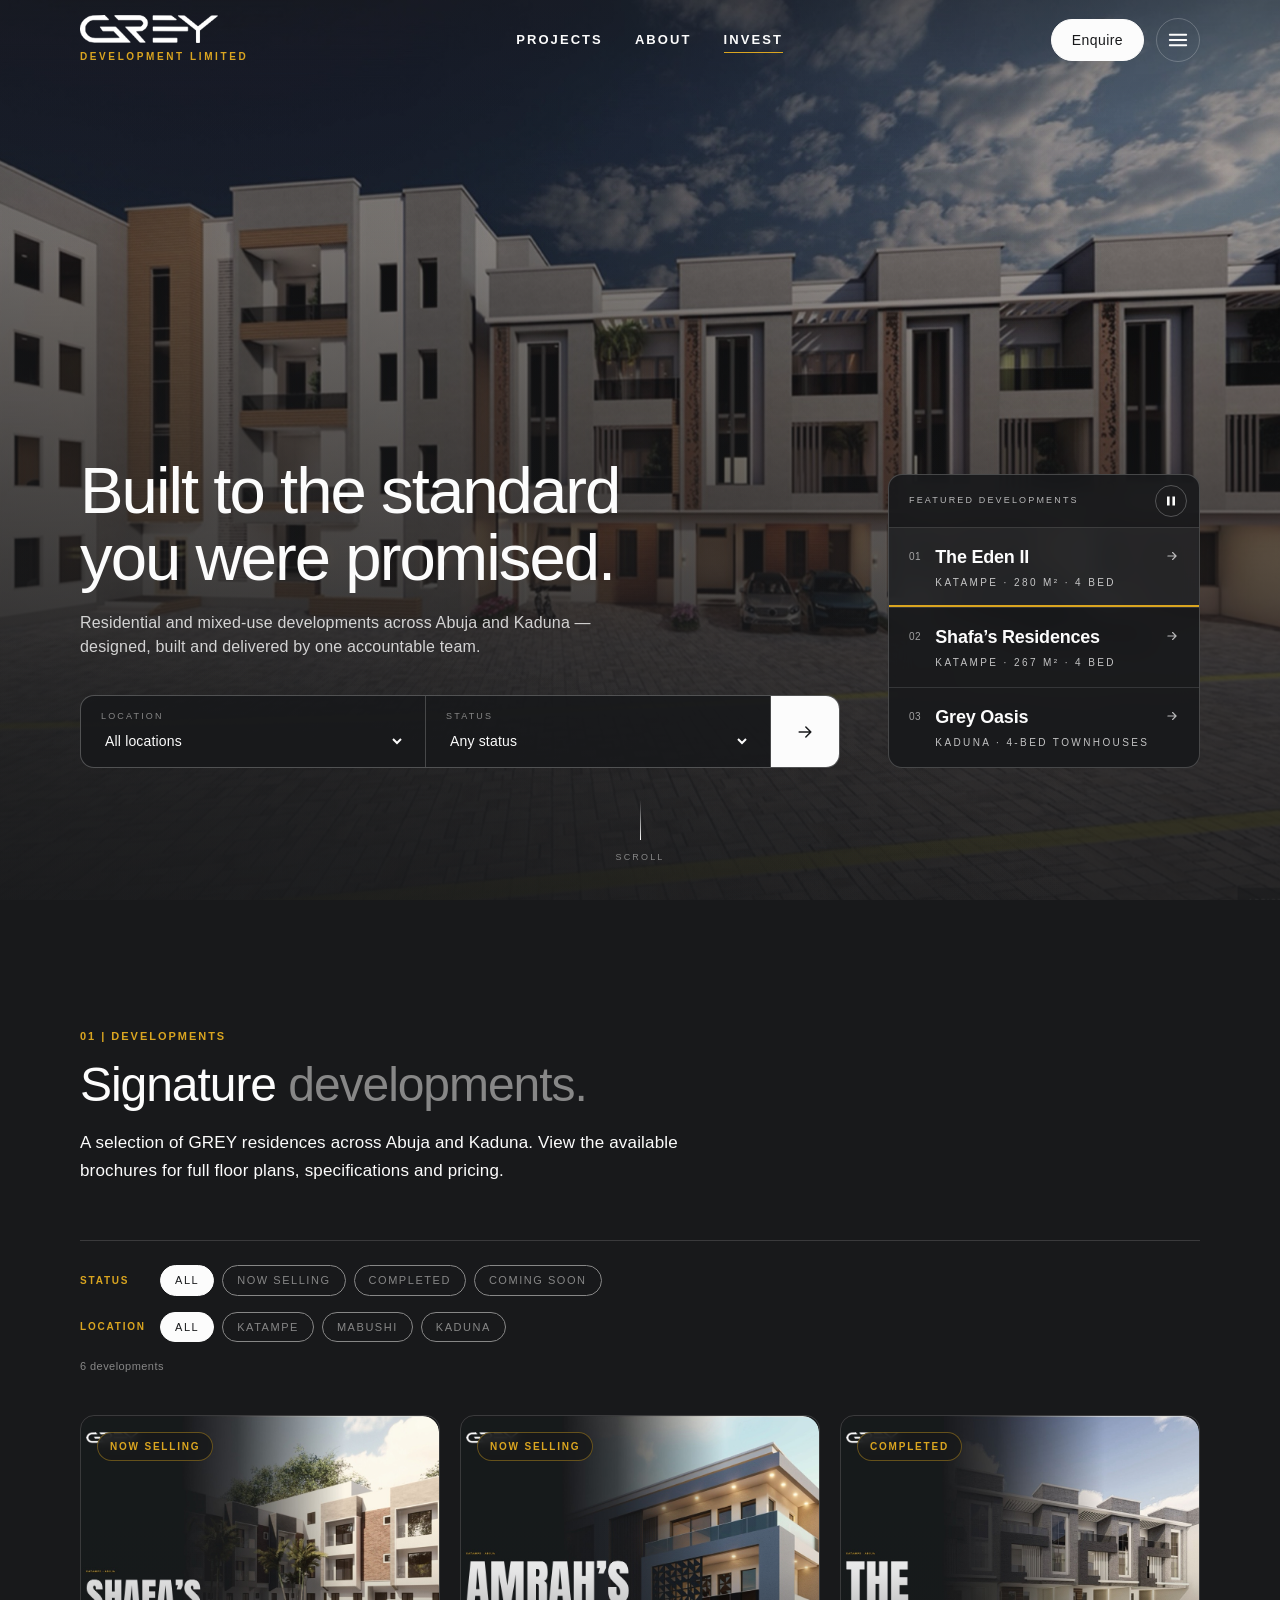
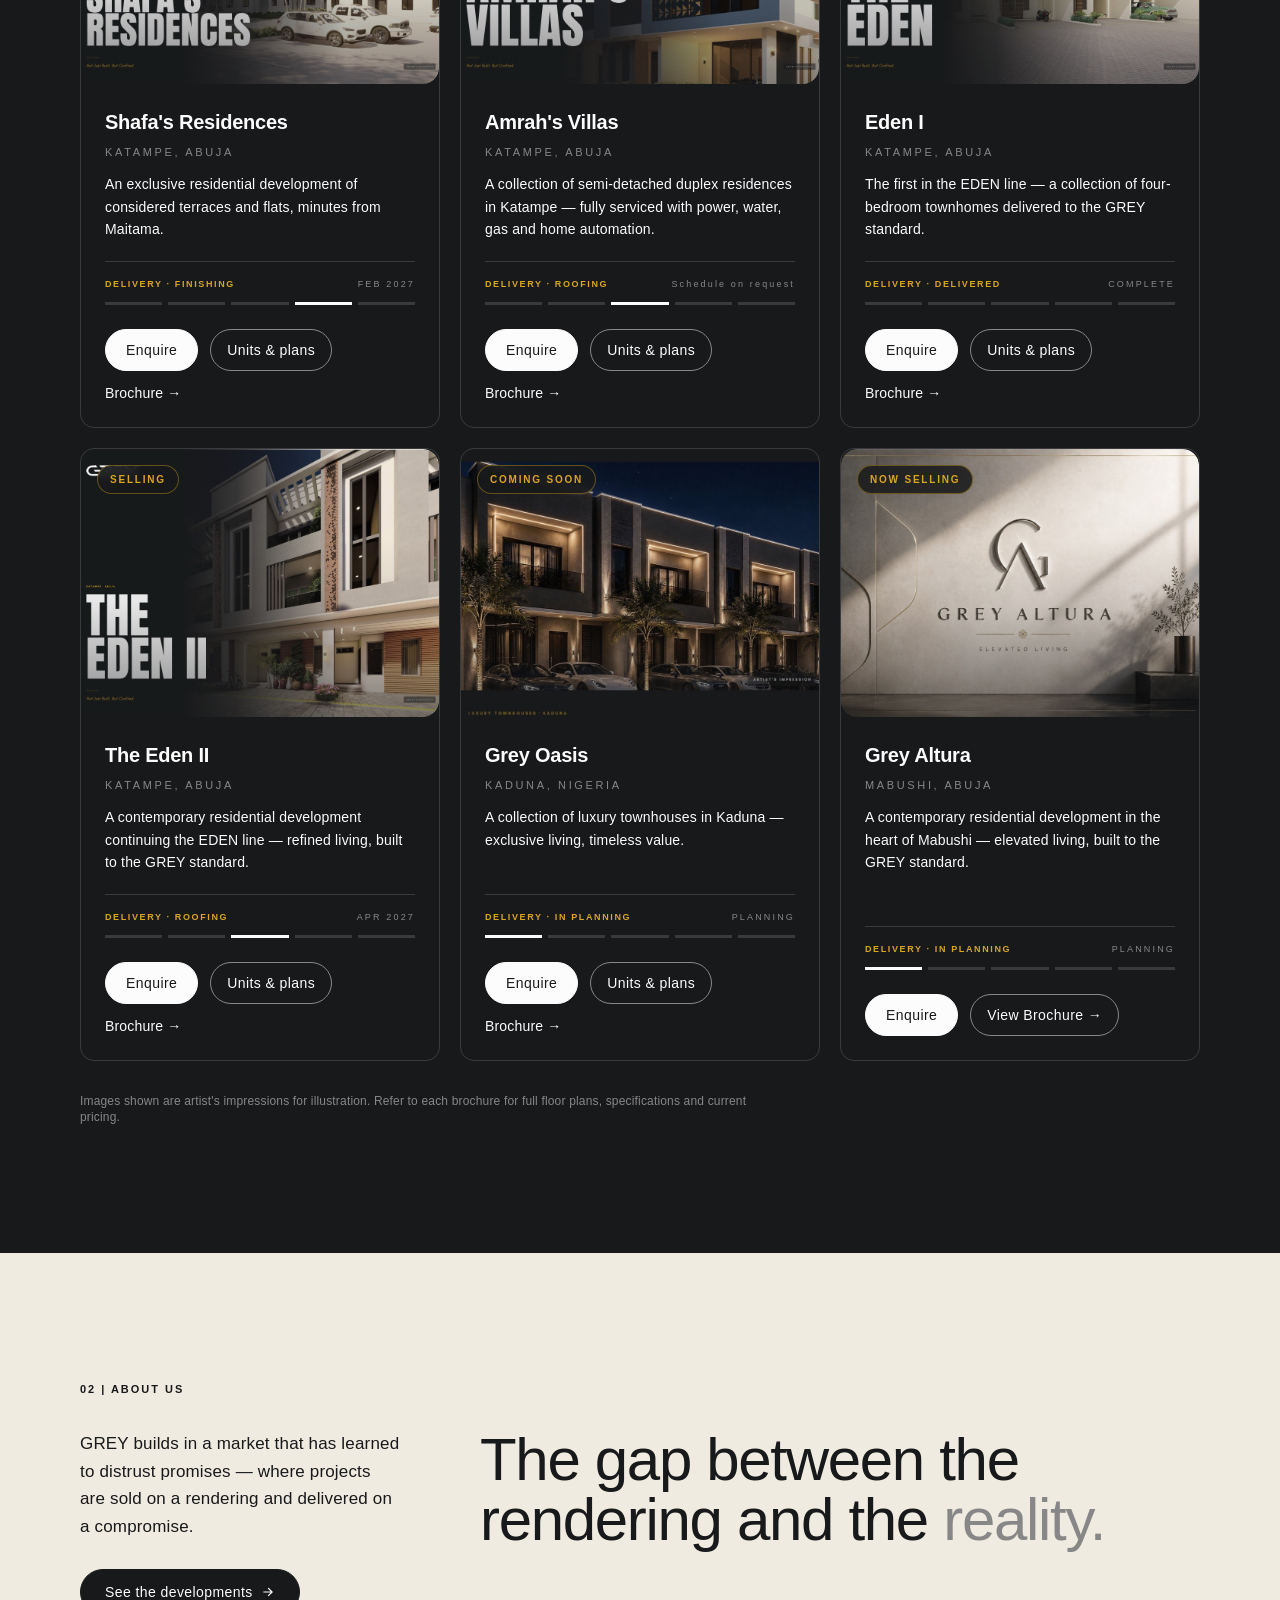
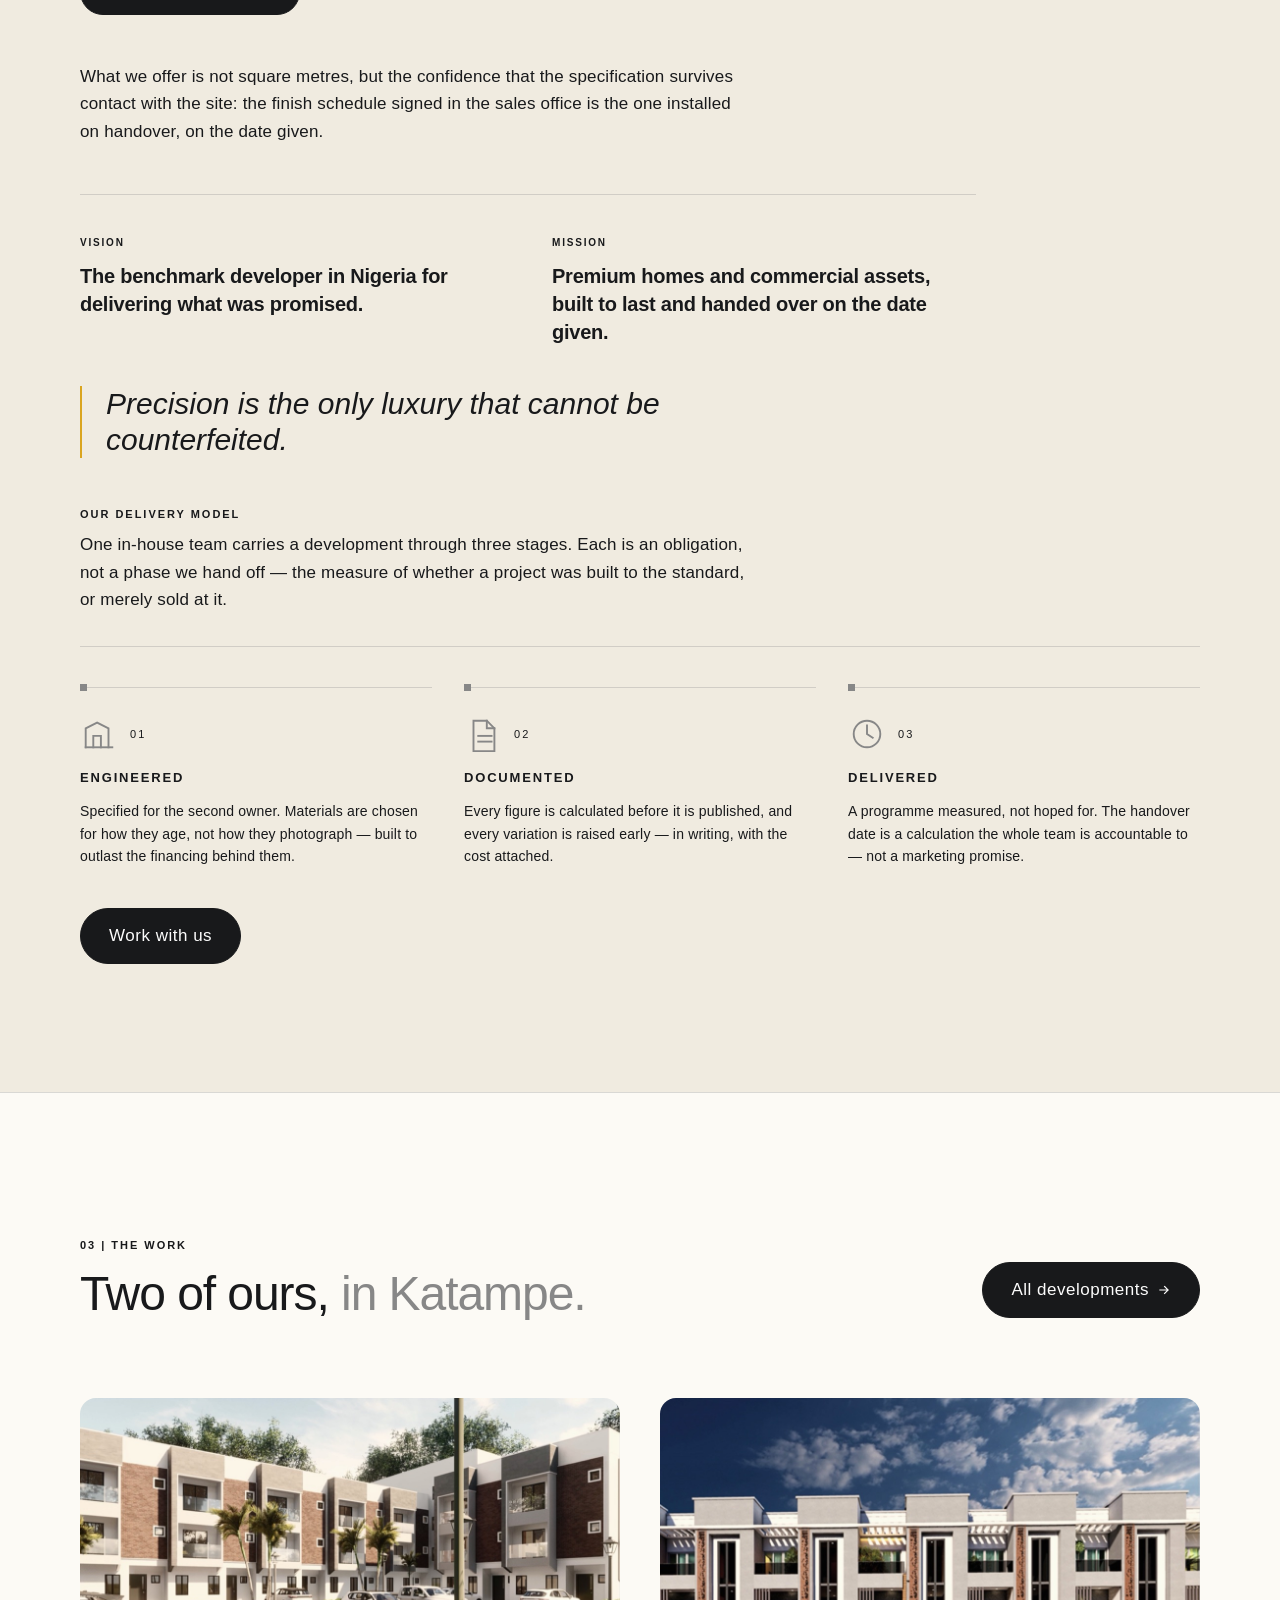
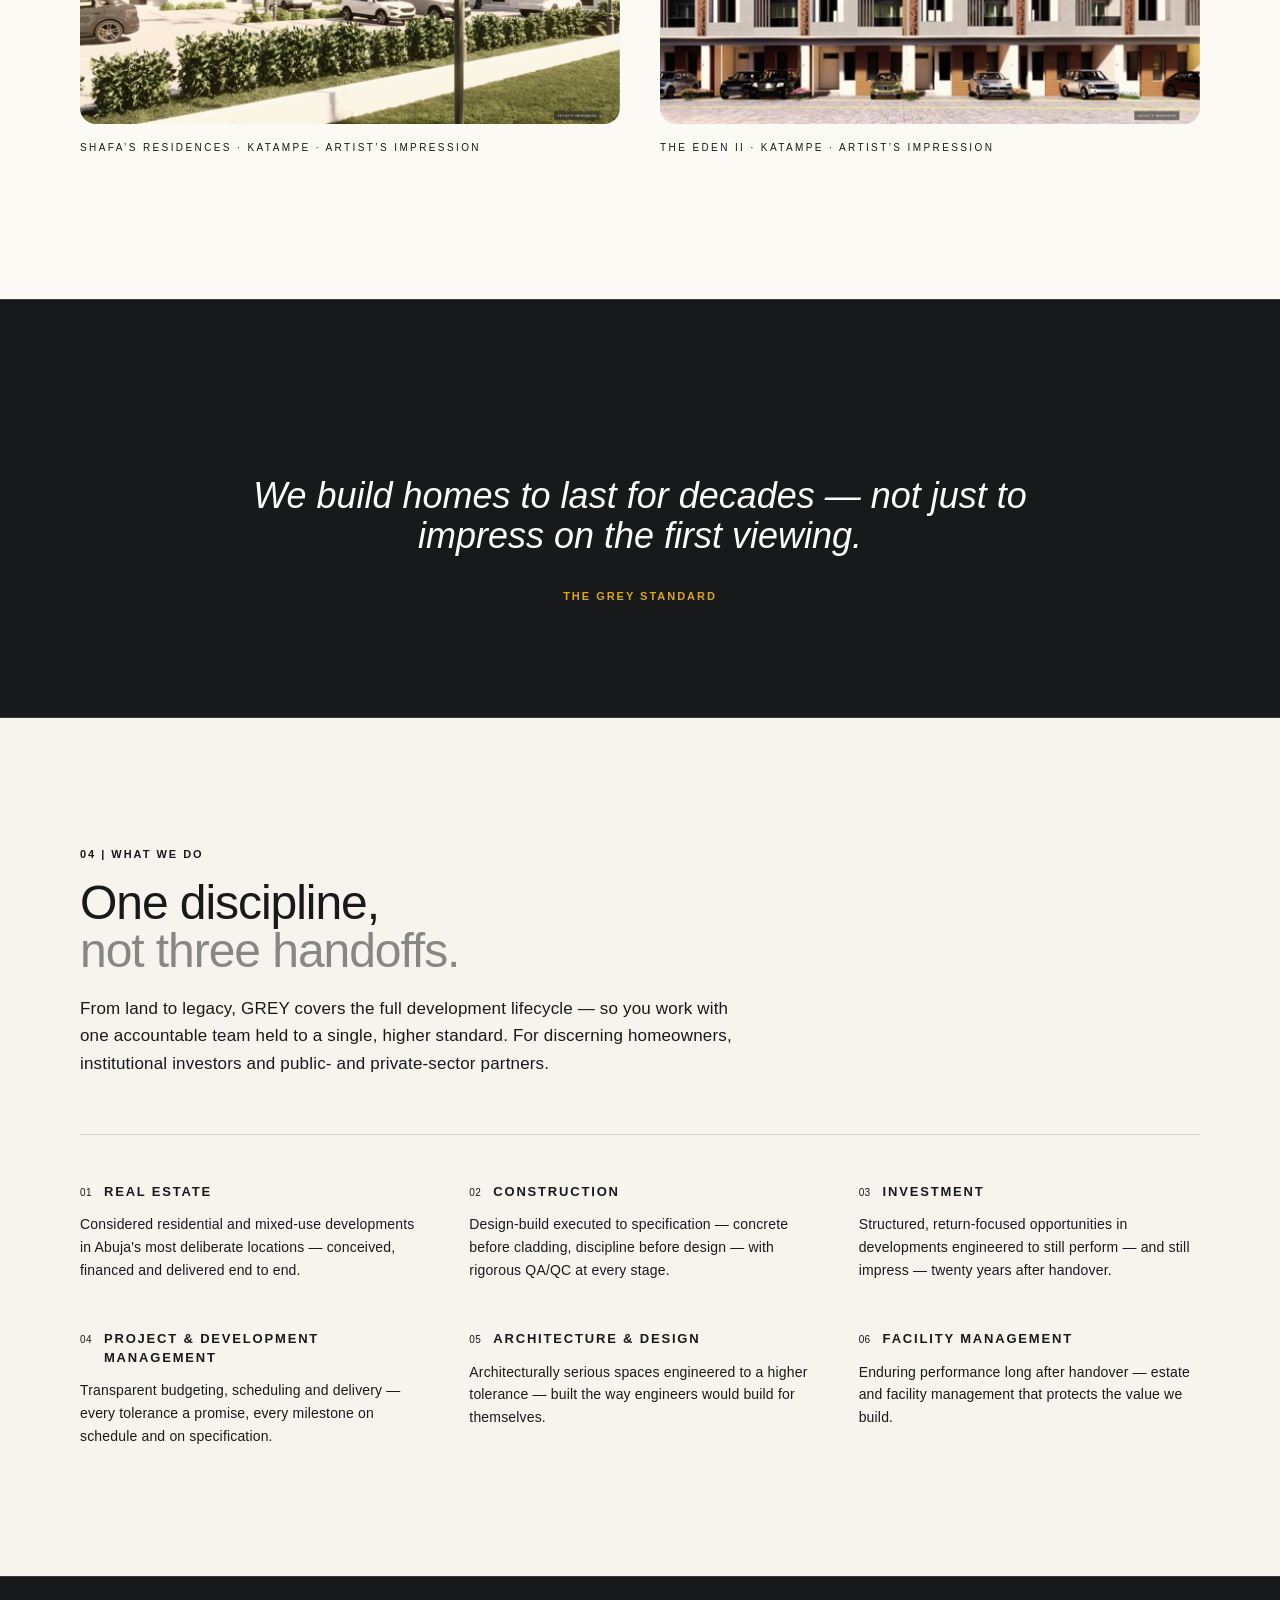
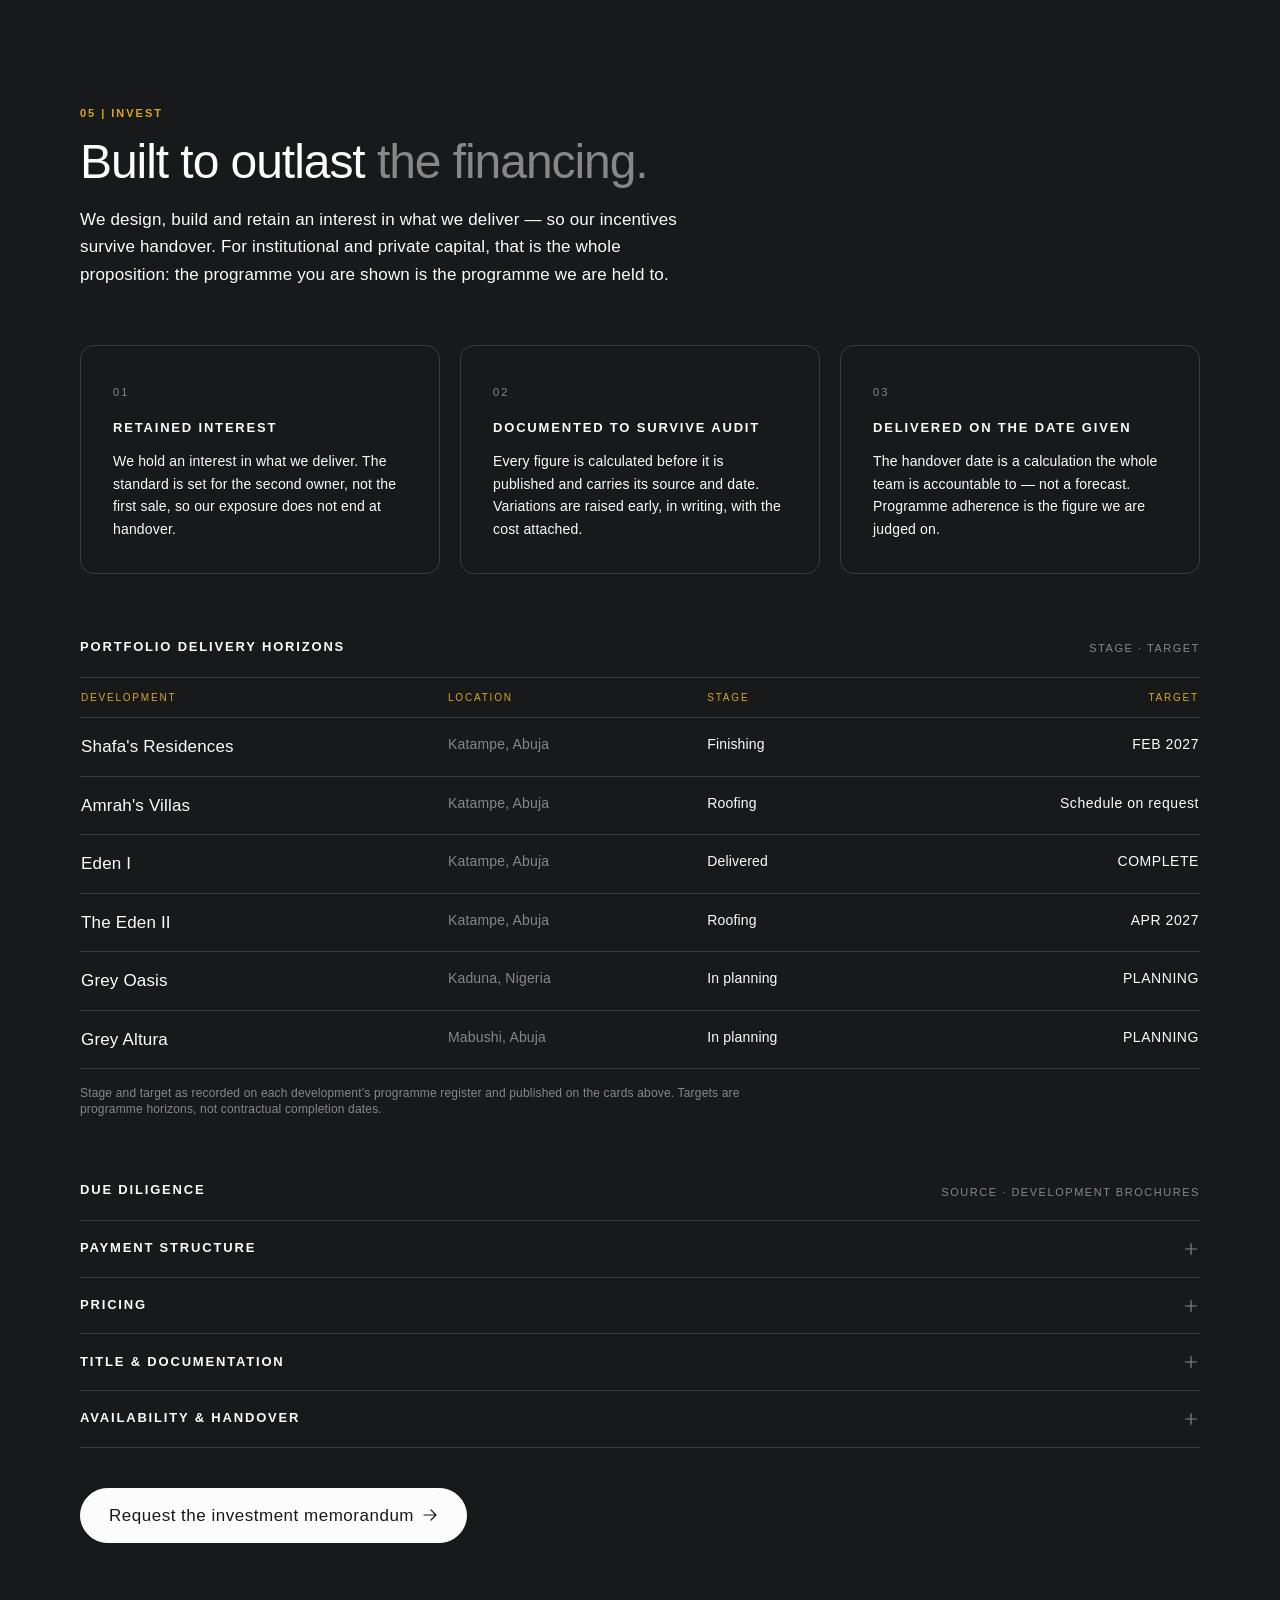
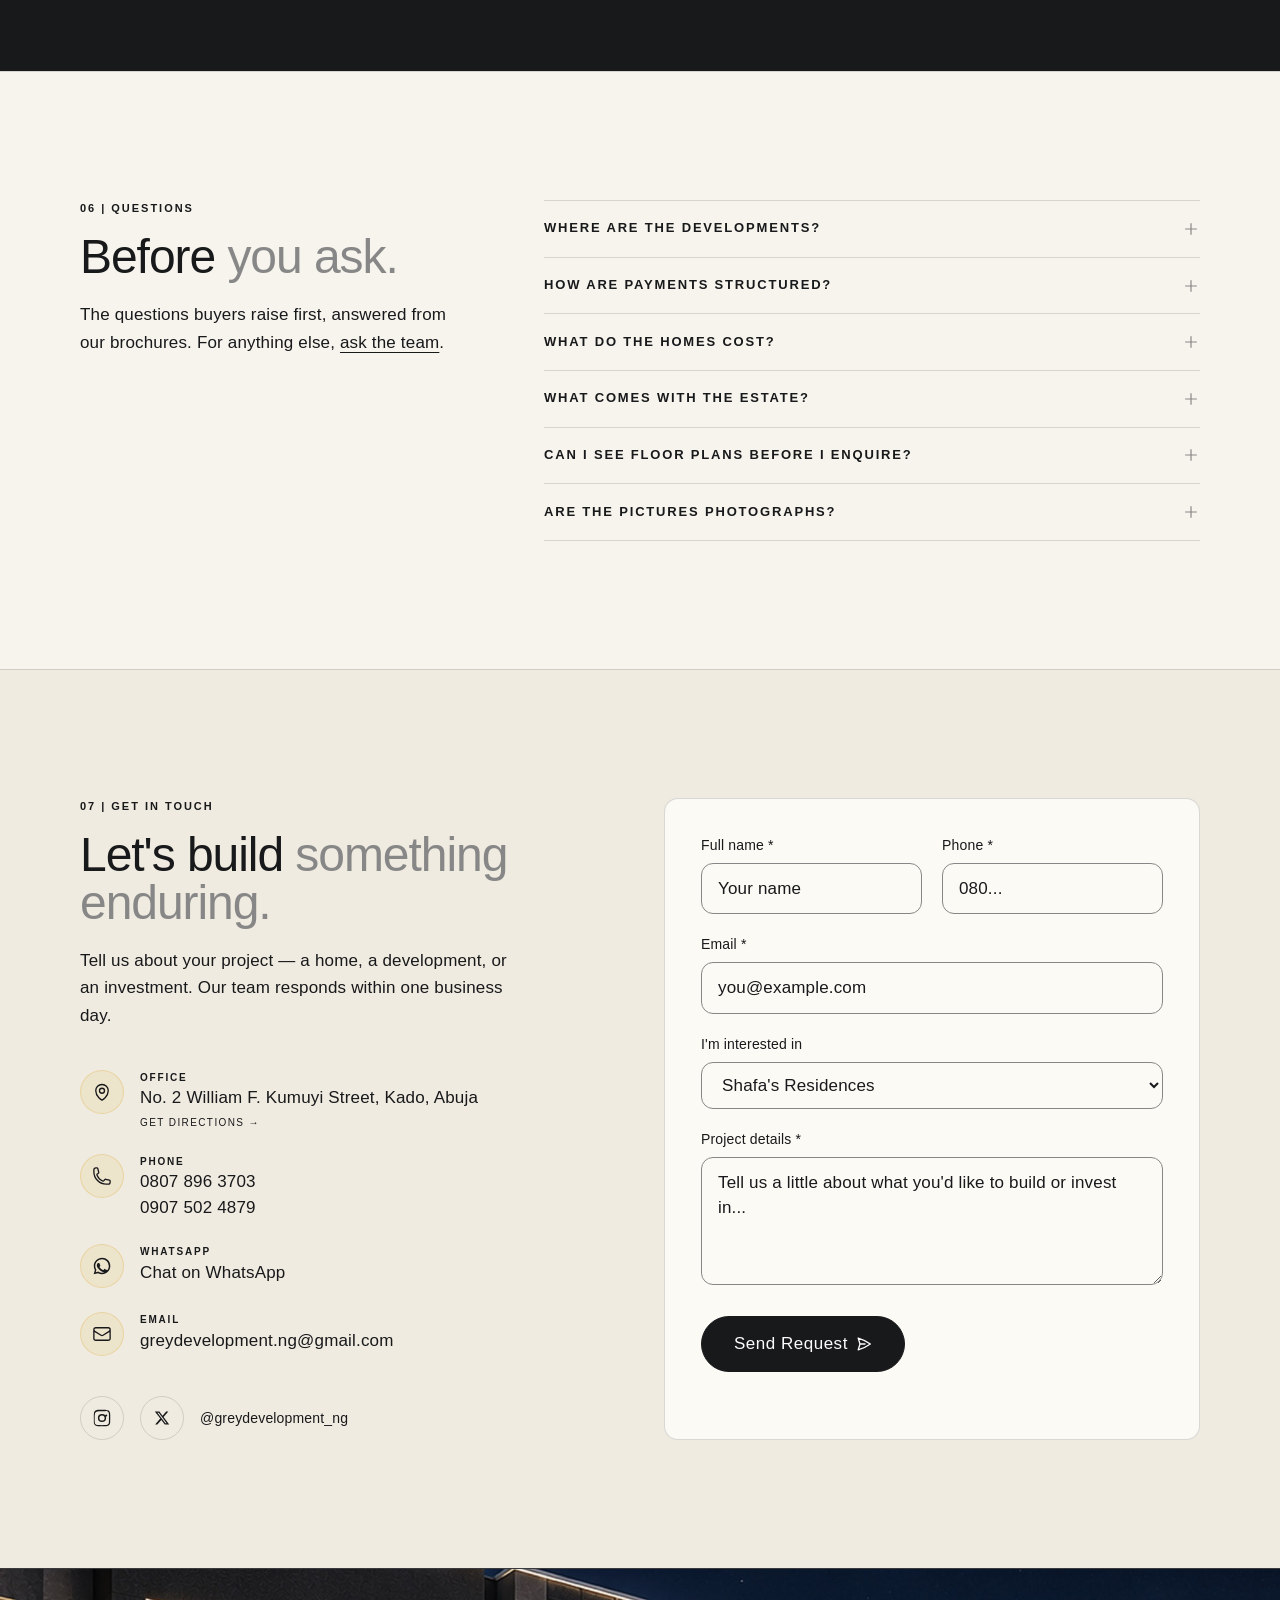
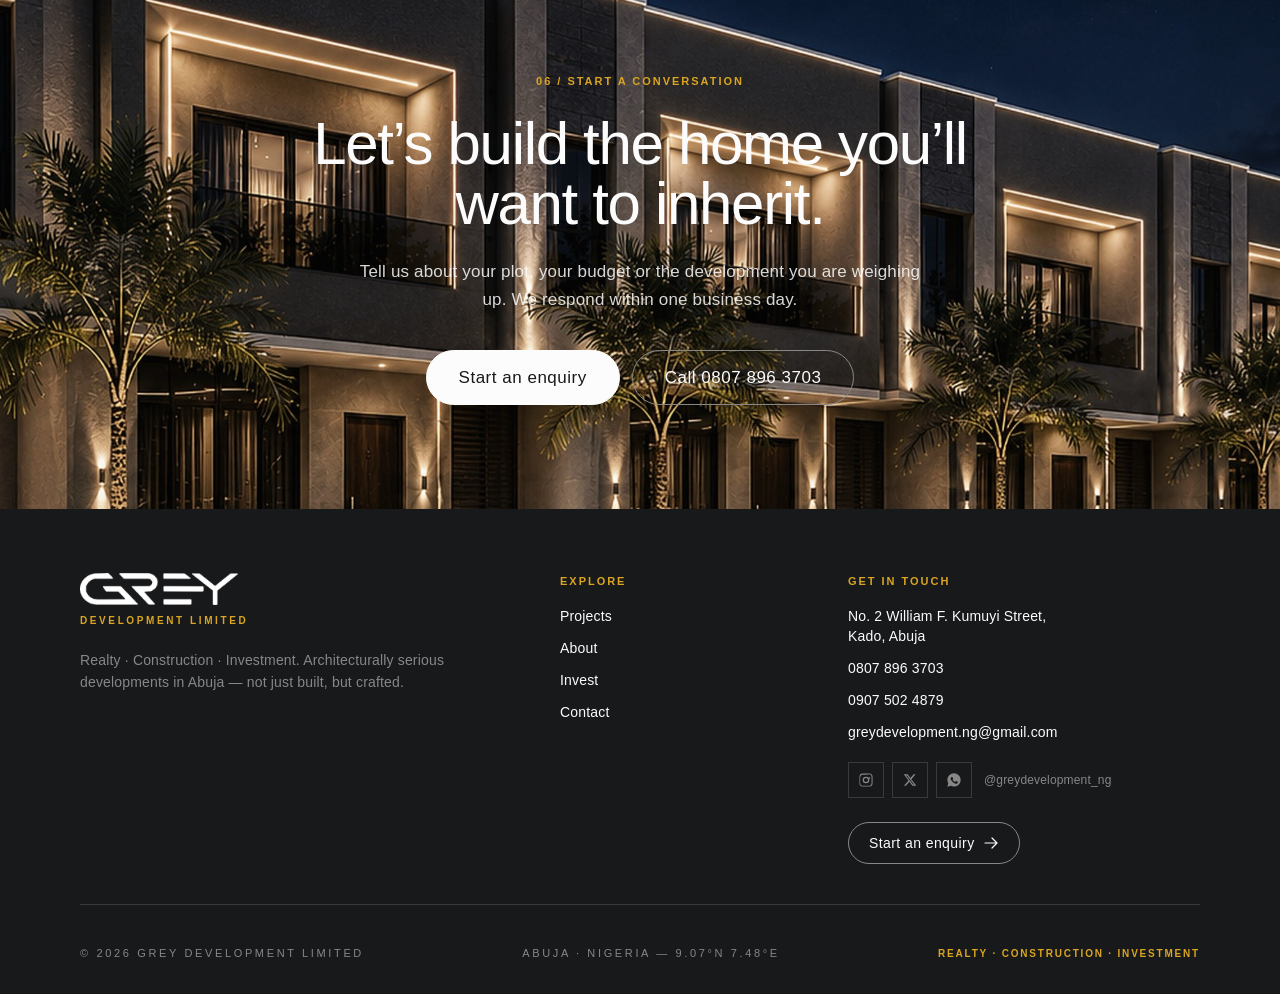
==== commit 3b2a2d11: "Add unit pop-ups for three more developments, FAQ, image viewer, maps and share image Units & plans " ====
--- a/index.html
+++ b/index.html
@@ -7,13 +7,16 @@
   <meta name="description" content="GREY Development Limited designs, builds and delivers residential and mixed-use developments of uncompromising structural and material integrity across Abuja, Nigeria. Not just built. But crafted." />
   <meta property="og:title" content="GREY Development Limited — Not Just Built. But Crafted." />
   <meta property="og:description" content="Realty · Construction · Investment. Architecturally serious developments in Abuja, Nigeria." />
-  <meta property="og:image" content="assets/GREY_Instagram_1080x1080.png" />
+  <meta property="og:image" content="https://greydevelopmentng.com/assets/og-home.jpg" />
+  <meta property="og:image:width" content="1200" />
+  <meta property="og:image:height" content="630" />
+  <meta property="og:url" content="https://greydevelopmentng.com/" />
   <meta property="og:type" content="website" />
   <meta property="og:site_name" content="GREY Development Limited" />
   <meta name="twitter:card" content="summary_large_image" />
   <meta name="twitter:title" content="GREY Development Limited — Not Just Built. But Crafted." />
   <meta name="twitter:description" content="Realty · Construction · Investment. Architecturally serious developments in Abuja, Nigeria." />
-  <meta name="twitter:image" content="assets/GREY_Instagram_1080x1080.png" />
+  <meta name="twitter:image" content="https://greydevelopmentng.com/assets/og-home.jpg" />
   <meta name="theme-color" content="#18191B" />
   <link rel="canonical" href="https://greydevelopmentng.com/" />
   <link rel="icon" href="data:image/svg+xml,%3Csvg%20xmlns='http://www.w3.org/2000/svg'%20viewBox='0%200%2032%2032'%3E%3Crect%20width='32'%20height='32'%20rx='6'%20fill='%2318191B'/%3E%3Ctext%20x='16'%20y='23'%20font-family='Century%20Gothic,Arial,sans-serif'%20font-size='21'%20font-weight='800'%20fill='%23DAA520'%20text-anchor='middle'%3EG%3C/text%3E%3C/svg%3E" />
@@ -557,6 +560,26 @@
       #home.is-playing .hero-slide.is-active { transform:none; }
     }
 
+    /* ---- Image viewer (development pages): a native <dialog>, so focus is trapped and
+       Escape closes it without script. Without script the links simply open the image. */
+    .lb { border:0; padding:0; margin:0; background:transparent; color: var(--offwhite);
+          width:100vw; height:100dvh; max-width:none; max-height:none; overflow:hidden; }
+    .lb::backdrop { background: rgba(24,25,27,.95); }
+    .lb figure { margin:0; height:100%; display:flex; flex-direction:column; align-items:center; justify-content:center;
+                 gap:1rem; padding:4.5rem 5.5rem 1.5rem; }
+    .lb img { max-width:100%; max-height:calc(100dvh - 9rem); width:auto; height:auto; object-fit:contain; border-radius:10px; }
+    .lb figcaption { display:flex; gap:1.25rem; font-size:11px; letter-spacing:.18em; text-transform:uppercase; }
+    .lb figcaption .n { color: var(--grey); font-variant-numeric: tabular-nums; }
+    .lb button { position:absolute; width:2.75rem; height:2.75rem; border-radius:50%; display:grid; place-items:center;
+                 border:1px solid rgba(252,252,252,.3); background: rgba(24,25,27,.6); color: var(--offwhite); cursor:pointer;
+                 transition: border-color .16s ease, color .16s ease; }
+    .lb button:hover { border-color: var(--gold); color: var(--gold); }
+    .lb .x { top:1rem; right:1rem; } .lb .prev { left:1rem; top:50%; margin-top:-1.375rem; } .lb .next { right:1rem; top:50%; margin-top:-1.375rem; }
+    @media (max-width:640px){
+      .lb figure { padding:4.5rem 1rem 5rem; }
+      .lb .prev, .lb .next { top:auto; bottom:1rem; margin-top:0; }
+    }
+
     /* Scroll cue — a hairline rule and a word, as in the reference */
     .scrollcue { display:flex; flex-direction:column; align-items:center; gap:.65rem; }
     .scrollcue .rule { width:1px; height:40px; background: linear-gradient(to bottom, transparent, var(--offwhite)); }
@@ -778,7 +801,7 @@
        winning ties against the component classes above (e.g. text-offwhite over
        .display, text-[9px] over .eyebrow) or the hero headline turns Charcoal on a
        Charcoal ground. Verified by diffing computed styles against the CDN build. -->
-  <link rel="stylesheet" href="assets/tailwind.css?v=fa5c076d" />
+  <link rel="stylesheet" href="assets/tailwind.css?v=ba1e2676" />
 </head>
 
 <body class="bg-ink text-body">
@@ -1007,7 +1030,8 @@
               </div>
               <div class="flex flex-wrap items-center gap-3 mt-6">
                 <a href="#contact" class="btn btn-primary inline-flex items-center gap-2 px-5 py-2.5 text-sm">Enquire</a>
-                <a href="assets/brochures/amrahs-villas-brochure.pdf" rel="noopener" data-title="Amrah's Villas" class="brochure-trigger btn btn-secondary inline-flex items-center gap-1.5 px-4 py-2.5 text-sm">View Brochure &rarr;</a>
+                <button type="button" class="unit-trigger btn btn-secondary inline-flex items-center gap-1.5 px-4 py-2.5 text-sm" data-unit="Amrah's Villas">Units &amp; plans</button>
+                <a href="assets/brochures/amrahs-villas-brochure.pdf" rel="noopener" data-title="Amrah's Villas" class="brochure-trigger text-sm text-muted hover:text-porcelain t-micro">Brochure &rarr;</a>
               </div>
             </div>
           </article>
@@ -1031,7 +1055,8 @@
               </div>
               <div class="flex flex-wrap items-center gap-3 mt-6">
                 <a href="#contact" class="btn btn-primary inline-flex items-center gap-2 px-5 py-2.5 text-sm">Enquire</a>
-                <a href="assets/brochures/eden-i-brochure.pdf" rel="noopener" data-title="Eden I" class="brochure-trigger btn btn-secondary inline-flex items-center gap-1.5 px-4 py-2.5 text-sm">View Brochure &rarr;</a>
+                <button type="button" class="unit-trigger btn btn-secondary inline-flex items-center gap-1.5 px-4 py-2.5 text-sm" data-unit="Eden I">Units &amp; plans</button>
+                <a href="assets/brochures/eden-i-brochure.pdf" rel="noopener" data-title="Eden I" class="brochure-trigger text-sm text-muted hover:text-porcelain t-micro">Brochure &rarr;</a>
               </div>
             </div>
           </article>
@@ -1080,7 +1105,8 @@
               </div>
               <div class="flex flex-wrap items-center gap-3 mt-6">
                 <a href="#contact" class="btn btn-primary inline-flex items-center gap-2 px-5 py-2.5 text-sm">Enquire</a>
-                <a href="assets/brochures/grey-oasis-brochure.pdf" rel="noopener" data-title="Grey Oasis" class="brochure-trigger btn btn-secondary inline-flex items-center gap-1.5 px-4 py-2.5 text-sm">View Brochure &rarr;</a>
+                <button type="button" class="unit-trigger btn btn-secondary inline-flex items-center gap-1.5 px-4 py-2.5 text-sm" data-unit="Grey Oasis">Units &amp; plans</button>
+                <a href="assets/brochures/grey-oasis-brochure.pdf" rel="noopener" data-title="Grey Oasis" class="brochure-trigger text-sm text-muted hover:text-porcelain t-micro">Brochure &rarr;</a>
               </div>
             </div>
           </article>
@@ -1137,6 +1163,12 @@
           </div>
           <div class="reveal max-w-2xl mt-12 text-body leading-relaxed" data-delay="1">
             <p>What we offer is not square metres, but the confidence that the specification survives contact with the site: the finish schedule signed in the sales office is the one installed on handover, on the date given.</p>
+          </div>
+
+          <!-- Vision and mission, as printed on "The developer" page of each brochure -->
+          <div class="reveal grid sm:grid-cols-2 gap-x-12 gap-y-8 max-w-4xl mt-12 pt-10 border-t border-line" data-delay="1">
+            <div><p class="eyebrow text-[10px] mb-3">Vision</p><p class="display text-xl text-porcelain">The benchmark developer in Nigeria for delivering what was promised.</p></div>
+            <div><p class="eyebrow text-[10px] mb-3">Mission</p><p class="display text-xl text-porcelain">Premium homes and commercial assets, built to last and handed over on the date given.</p></div>
           </div>
 
           <figure class="reveal border-l-2 border-gold pl-6 my-10 max-w-2xl" data-delay="1">
@@ -1412,11 +1444,67 @@
       </div>
     </section>
 
+    <!-- ============ QUESTIONS ============
+         Every answer restates something already published - in a brochure, on a
+         development page or elsewhere on this page. Nothing here is new information. -->
+    <section id="faq" class="relative py-24 sm:py-32 bg-ink border-t border-line">
+      <div class="mx-auto max-w-[1440px] px-5 sm:px-8 lg:px-20">
+        <div class="grid lg:grid-cols-[minmax(0,24rem)_minmax(0,1fr)] gap-10 lg:gap-20">
+          <div>
+            <p class="reveal eyebrow text-[11px] mb-4">06 | Questions</p>
+            <h2 class="reveal display text-3xl sm:text-5xl text-porcelain">Before <span class="gradword">you ask.</span></h2>
+            <p class="reveal text-body mt-5 leading-relaxed" data-delay="1">The questions buyers raise first, answered from our brochures. For anything else, <a href="#contact" class="underline underline-offset-4 decoration-1">ask the team</a>.</p>
+          </div>
+          <div class="reveal border-t border-line" data-delay="1">
+            <div class="dd">
+              <h3><button type="button" class="dd-head" aria-expanded="false"><span class="h3">Where are the developments?</span><svg class="dd-ico" viewBox="0 0 24 24" fill="none" stroke="currentColor" stroke-width="1.6" aria-hidden="true"><path d="M12 5v14M5 12h14" stroke-linecap="square"/></svg></button></h3>
+              <div class="dd-body">
+                <p class="text-body text-sm leading-relaxed mb-3">Shafa&rsquo;s Residences, Amrah&rsquo;s Villas, Eden I and The Eden II are in Katampe, Abuja &mdash; between three and five minutes&rsquo; drive from Maitama, by the brochures&rsquo; own figures. Grey Altura is in Mabushi, Abuja. Grey Oasis is on Gobir Road in Unguwan Rimi GRA, Kaduna.</p>
+                <p class="text-body text-sm leading-relaxed mb-3">Each <a href="#projects" class="underline underline-offset-4 decoration-1">development page</a> shows its location and drive times.</p>
+              </div>
+            </div>
+            <div class="dd">
+              <h3><button type="button" class="dd-head" aria-expanded="false"><span class="h3">How are payments structured?</span><svg class="dd-ico" viewBox="0 0 24 24" fill="none" stroke="currentColor" stroke-width="1.6" aria-hidden="true"><path d="M12 5v14M5 12h14" stroke-linecap="square"/></svg></button></h3>
+              <div class="dd-body">
+                <p class="text-body text-sm leading-relaxed mb-3">Each development has its own staged plan, published in its brochure. The Eden II: 40% on subscription, then 20% after 6, 9 and 18 months. Amrah&rsquo;s Villas: 40% on subscription, then 30% after 6 and 9 months. Grey Oasis: 50% initial deposit, then 20% after 6 months, 20% after 12 and 10% after 18.</p>
+                <p class="text-body text-sm leading-relaxed mb-3">Terms are confirmed in writing at subscription.</p>
+              </div>
+            </div>
+            <div class="dd">
+              <h3><button type="button" class="dd-head" aria-expanded="false"><span class="h3">What do the homes cost?</span><svg class="dd-ico" viewBox="0 0 24 24" fill="none" stroke="currentColor" stroke-width="1.6" aria-hidden="true"><path d="M12 5v14M5 12h14" stroke-linecap="square"/></svg></button></h3>
+              <div class="dd-body">
+                <p class="text-body text-sm leading-relaxed mb-3">Prices are on request for every development. Current figures for each unit type are released on application &mdash; send an enquiry or call, and a sales advisor will respond within one business day.</p>
+              </div>
+            </div>
+            <div class="dd">
+              <h3><button type="button" class="dd-head" aria-expanded="false"><span class="h3">What comes with the estate?</span><svg class="dd-ico" viewBox="0 0 24 24" fill="none" stroke="currentColor" stroke-width="1.6" aria-hidden="true"><path d="M12 5v14M5 12h14" stroke-linecap="square"/></svg></button></h3>
+              <div class="dd-body">
+                <p class="text-body text-sm leading-relaxed mb-3">The Katampe developments list a standby generator, CCTV surveillance and security, a central gas system, home automation, intercom and fibre-optic connectivity, with 24/7 security personnel, central power and water, and managed common areas. Eden I and The Eden II add a green area and a gym. Grey Oasis is a private gated estate with landscaped green spaces and ample parking.</p>
+                <p class="text-body text-sm leading-relaxed mb-3">The full list for each development is on its page.</p>
+              </div>
+            </div>
+            <div class="dd">
+              <h3><button type="button" class="dd-head" aria-expanded="false"><span class="h3">Can I see floor plans before I enquire?</span><svg class="dd-ico" viewBox="0 0 24 24" fill="none" stroke="currentColor" stroke-width="1.6" aria-hidden="true"><path d="M12 5v14M5 12h14" stroke-linecap="square"/></svg></button></h3>
+              <div class="dd-body">
+                <p class="text-body text-sm leading-relaxed mb-3">Yes. Every development page with a current brochure shows its floor plans and a room-by-room schedule of areas, and the brochure itself can be downloaded from the same page.</p>
+              </div>
+            </div>
+            <div class="dd">
+              <h3><button type="button" class="dd-head" aria-expanded="false"><span class="h3">Are the pictures photographs?</span><svg class="dd-ico" viewBox="0 0 24 24" fill="none" stroke="currentColor" stroke-width="1.6" aria-hidden="true"><path d="M12 5v14M5 12h14" stroke-linecap="square"/></svg></button></h3>
+              <div class="dd-body">
+                <p class="text-body text-sm leading-relaxed mb-3">No. The images on this site are artist&rsquo;s impressions from the brochures, provided for illustration. Finishes, furnishings and landscaping shown may differ from what is delivered, and the brochure is not part of a contract of sale.</p>
+              </div>
+            </div>
+          </div>
+        </div>
+      </div>
+    </section>
+
     <!-- ============ CONTACT ============ -->
     <section id="contact" class="relative py-24 sm:py-32 bg-ink2 border-t border-line">
       <div class="mx-auto max-w-[1440px] px-5 sm:px-8 lg:px-20 grid lg:grid-cols-2 gap-12">
         <div>
-          <p class="reveal eyebrow text-[11px] mb-4">06 | Get in touch</p>
+          <p class="reveal eyebrow text-[11px] mb-4">07 | Get in touch</p>
           <h2 class="reveal display text-3xl sm:text-5xl text-porcelain">Let's build <span class="gradword">something enduring.</span></h2>
           <p class="reveal text-body mt-5 leading-relaxed max-w-md" data-delay="1">Tell us about your project — a home, a development, or an investment. Our team responds within one business day.</p>
 
@@ -1942,9 +2030,9 @@
       rows.innerHTML = html;
     })();
 
-    // ---------- Due-diligence accordion ----------
+    // ---------- Accordions: due diligence and questions ----------
     (() => {
-      document.querySelectorAll('#ddAccordion .dd').forEach(item => {
+      document.querySelectorAll('.dd').forEach(item => {
         const head = item.querySelector('.dd-head');
         const body = item.querySelector('.dd-body');
         if (!head || !body) return;
@@ -2004,6 +2092,469 @@
             summary: 'Three-bedroom single-level flat, repeated from ground to second floor, with a lounge and a visitor’s toilet off the entrance.',
             highlights: ['3 bedrooms, each with its own bath','42 m² living & dining area','Separate lounge','Store, entrance lobby & visitor’s toilet'],
             floors: [ { name: 'Per flat', note: 'Brochure p. 11', rooms: [['Living & Dining','42 m²'],['Bedroom','24 m²'],['Lounge','23 m²'],['Bedroom','22 m²'],['Bedroom','18 m²'],['Kitchen','13 m²'],['Stairhall','13 m²'],['Bath / WC (×3)','3 m² each'],['Entrance','2 m²'],['Visitor’s Toilet','2 m²'],['Store','1 m²']] } ] }
+        ]
+      },
+      "Amrah's Villas": {
+        "brochure": "assets/brochures/amrahs-villas-brochure.pdf",
+        "meta": "Katampe, Abuja — 3 min Maitama, 5 min CBD",
+        "price": "Price on request",
+        "features": [
+          "Standby generator",
+          "CCTV surveillance & security",
+          "Central gas system",
+          "Home automation",
+          "Intercom",
+          "Fibre-optic connectivity",
+          "24/7 security personnel",
+          "Central power & water",
+          "Managed common areas"
+        ],
+        "travel": [
+          [
+            "Maitama District",
+            "3 min"
+          ],
+          [
+            "Central Business District",
+            "5 min"
+          ]
+        ],
+        "plan": [
+          "12-month payment plan",
+          [
+            [
+              "Upon subscription",
+              "40%"
+            ],
+            [
+              "After 6 months",
+              "30%"
+            ],
+            [
+              "After 9 months",
+              "30%"
+            ]
+          ]
+        ],
+        "types": [
+          {
+            "name": "4-Bed Semi-Detached Duplex",
+            "size": "4 bedrooms over two upper floors",
+            "summary": "A semi-detached duplex with a master and a madam’s bedroom on each of the two upper floors.",
+            "highlights": [
+              "Master bedroom with walk-in closet on each upper floor",
+              "Madam’s bedroom on each upper floor",
+              "Living room, ante-room & kitchen",
+              "BQ and store"
+            ],
+            "floors": [
+              {
+                "name": "Ground Floor",
+                "note": "Brochure p. 7",
+                "rooms": [
+                  [
+                    "Living Room",
+                    "44 m²"
+                  ],
+                  [
+                    "Kitchen",
+                    "17 m²"
+                  ],
+                  [
+                    "Ante-room",
+                    "11 m²"
+                  ],
+                  [
+                    "BQ",
+                    "8 m²"
+                  ],
+                  [
+                    "Store",
+                    "2 m²"
+                  ]
+                ]
+              },
+              {
+                "name": "First Floor",
+                "note": "Brochure p. 8",
+                "rooms": [
+                  [
+                    "Master Bedroom",
+                    "34 m²"
+                  ],
+                  [
+                    "Madam’s Bedroom",
+                    "22 m²"
+                  ],
+                  [
+                    "Walk-in Closet",
+                    "19 m²"
+                  ],
+                  [
+                    "Master Balcony",
+                    "16 m²"
+                  ],
+                  [
+                    "W/C (master)",
+                    "10 m²"
+                  ],
+                  [
+                    "W/C",
+                    "6 m²"
+                  ],
+                  [
+                    "Balcony",
+                    "5 m²"
+                  ]
+                ]
+              },
+              {
+                "name": "Pent Floor",
+                "note": "Brochure p. 9",
+                "rooms": [
+                  [
+                    "Master Bedroom",
+                    "34 m²"
+                  ],
+                  [
+                    "Madam’s Bedroom",
+                    "22 m²"
+                  ],
+                  [
+                    "Walk-in Closet",
+                    "19 m²"
+                  ],
+                  [
+                    "Master Balcony",
+                    "16 m²"
+                  ],
+                  [
+                    "W/C (master)",
+                    "10 m²"
+                  ],
+                  [
+                    "W/C",
+                    "6 m²"
+                  ],
+                  [
+                    "Balcony",
+                    "5 m²"
+                  ]
+                ]
+              }
+            ]
+          }
+        ]
+      },
+      "Eden I": {
+        "brochure": "assets/brochures/eden-i-brochure.pdf",
+        "meta": "Katampe, Abuja — 3 min Minister’s Hill, 5 min Maitama",
+        "price": "Price on request",
+        "features": [
+          "Standby generator",
+          "CCTV surveillance & security",
+          "Central gas system",
+          "Home automation",
+          "Intercom",
+          "Fibre-optic connectivity",
+          "24/7 security personnel",
+          "Central power & water",
+          "Managed common areas",
+          "Green area for relaxation",
+          "Gym"
+        ],
+        "travel": [
+          [
+            "Minister’s Hill",
+            "3 min"
+          ],
+          [
+            "Maitama District",
+            "5 min"
+          ]
+        ],
+        "plan": [
+          "12-month payment plan",
+          [
+            [
+              "Upon subscription",
+              "50%"
+            ],
+            [
+              "After 6 months",
+              "20%"
+            ],
+            [
+              "After 9 months",
+              "20%"
+            ],
+            [
+              "After 12 months",
+              "10%"
+            ]
+          ]
+        ],
+        "types": [
+          {
+            "name": "4-Bed Townhome",
+            "size": "360 m² total area",
+            "summary": "Four spacious bedrooms, all en-suite, over three floors, with two living rooms, a lounge and a servant’s quarters.",
+            "highlights": [
+              "4 bedrooms, all en-suite",
+              "2 living rooms and a lounge",
+              "Master’s suite with closet",
+              "Servant’s quarters"
+            ],
+            "floors": [
+              {
+                "name": "Ground Floor",
+                "note": "Brochure p. 8",
+                "rooms": [
+                  [
+                    "Living Room",
+                    "47 m²"
+                  ],
+                  [
+                    "Kitchen",
+                    "12 m²"
+                  ],
+                  [
+                    "BQ",
+                    "8 m²"
+                  ],
+                  [
+                    "Courtyard",
+                    "6 m²"
+                  ],
+                  [
+                    "Visitor’s Toilet",
+                    "3 m²"
+                  ],
+                  [
+                    "Store",
+                    "2 m²"
+                  ],
+                  [
+                    "Bath / WC",
+                    "2 m²"
+                  ]
+                ]
+              },
+              {
+                "name": "First Floor",
+                "note": "Brochure p. 9",
+                "rooms": [
+                  [
+                    "Family Living Room",
+                    "24 m²"
+                  ],
+                  [
+                    "Mini Lounge",
+                    "24 m²"
+                  ],
+                  [
+                    "Bedroom",
+                    "20 m²"
+                  ],
+                  [
+                    "Bedroom",
+                    "19 m²"
+                  ],
+                  [
+                    "Courtyard",
+                    "6 m²"
+                  ],
+                  [
+                    "Balcony",
+                    "6 m²"
+                  ],
+                  [
+                    "Bath / WC",
+                    "5 m²"
+                  ],
+                  [
+                    "Bath / WC",
+                    "5 m²"
+                  ]
+                ]
+              },
+              {
+                "name": "Second Floor",
+                "note": "Brochure p. 10",
+                "rooms": [
+                  [
+                    "Master’s Suite",
+                    "37 m²"
+                  ],
+                  [
+                    "Bedroom",
+                    "19 m²"
+                  ],
+                  [
+                    "Stairhall",
+                    "14 m²"
+                  ],
+                  [
+                    "Closet",
+                    "11 m²"
+                  ],
+                  [
+                    "Bath / WC",
+                    "9 m²"
+                  ],
+                  [
+                    "Courtyard",
+                    "6 m²"
+                  ],
+                  [
+                    "Balcony",
+                    "6 m²"
+                  ],
+                  [
+                    "Bath / WC",
+                    "5 m²"
+                  ],
+                  [
+                    "Safe",
+                    "1 m²"
+                  ]
+                ]
+              }
+            ]
+          }
+        ]
+      },
+      "Grey Oasis": {
+        "brochure": "assets/brochures/grey-oasis-brochure.pdf",
+        "meta": "Gobir Road, Unguwan Rimi GRA, Kaduna",
+        "price": "Price on request",
+        "features": [
+          "Private, secure gated estate",
+          "Landscaped green spaces",
+          "Ample parking",
+          "Wide internal driveways"
+        ],
+        "travel": [
+          [
+            "Kaduna Polo Club",
+            "8 min · 3.1 km"
+          ],
+          [
+            "Ahmadu Bello Way",
+            "6 min · 6.5 km"
+          ],
+          [
+            "Murtala Square",
+            "10 min · 5.3 km"
+          ],
+          [
+            "Train station",
+            "12 min · 7.6 km"
+          ],
+          [
+            "Kaduna Airport",
+            "20 min · 23.8 km"
+          ]
+        ],
+        "plan": [
+          "Staged payment plan",
+          [
+            [
+              "Initial deposit",
+              "50%"
+            ],
+            [
+              "After 6 months",
+              "20%"
+            ],
+            [
+              "After 12 months",
+              "20%"
+            ],
+            [
+              "After 18 months",
+              "10%"
+            ]
+          ]
+        ],
+        "types": [
+          {
+            "name": "4-Bed Townhouse",
+            "size": "4 bedrooms over two floors",
+            "summary": "A modern townhouse with a ground-floor bedroom, three bedrooms and a family living room upstairs.",
+            "highlights": [
+              "Master bedroom with its own bathroom",
+              "Ground-floor bedroom",
+              "Family living room on the first floor",
+              "Parking for 3 cars"
+            ],
+            "floors": [
+              {
+                "name": "Ground Floor",
+                "note": "Brochure p. 7",
+                "rooms": [
+                  [
+                    "Living Room",
+                    "46 m²"
+                  ],
+                  [
+                    "Kitchen",
+                    "15 m²"
+                  ],
+                  [
+                    "Bedroom 1",
+                    "12 m²"
+                  ],
+                  [
+                    "Visitor Toilet",
+                    "3 m²"
+                  ],
+                  [
+                    "W/C",
+                    "2 m²"
+                  ],
+                  [
+                    "Store",
+                    "2 m²"
+                  ],
+                  [
+                    "Parking",
+                    "3 cars"
+                  ]
+                ]
+              },
+              {
+                "name": "First Floor",
+                "note": "Brochure p. 8",
+                "rooms": [
+                  [
+                    "Master Bedroom",
+                    "27 m²"
+                  ],
+                  [
+                    "Bedroom 2",
+                    "16 m²"
+                  ],
+                  [
+                    "Bedroom 3",
+                    "16 m²"
+                  ],
+                  [
+                    "Family Living Room",
+                    "16 m²"
+                  ],
+                  [
+                    "Master Bathroom",
+                    "7 m²"
+                  ],
+                  [
+                    "W/C (×2)",
+                    "3 m² each"
+                  ]
+                ]
+              }
+            ]
+          }
         ]
       }
     };
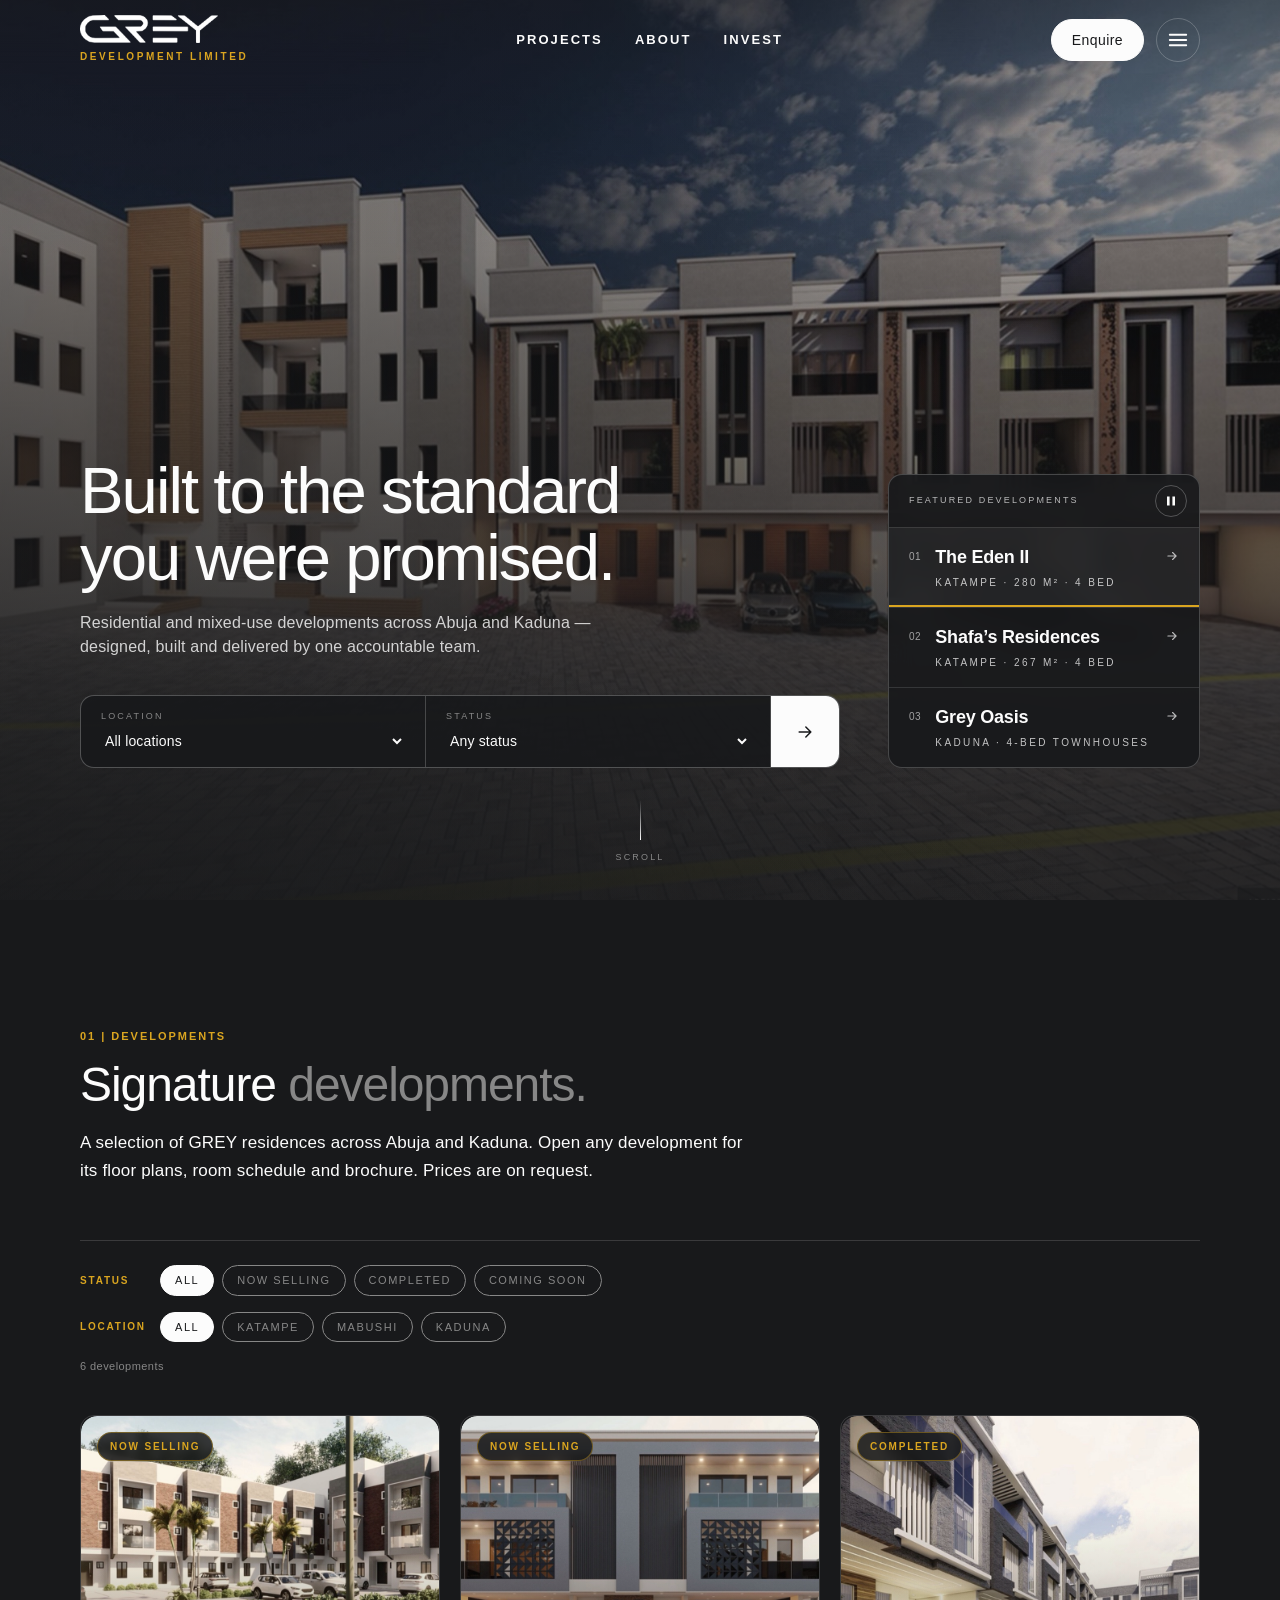
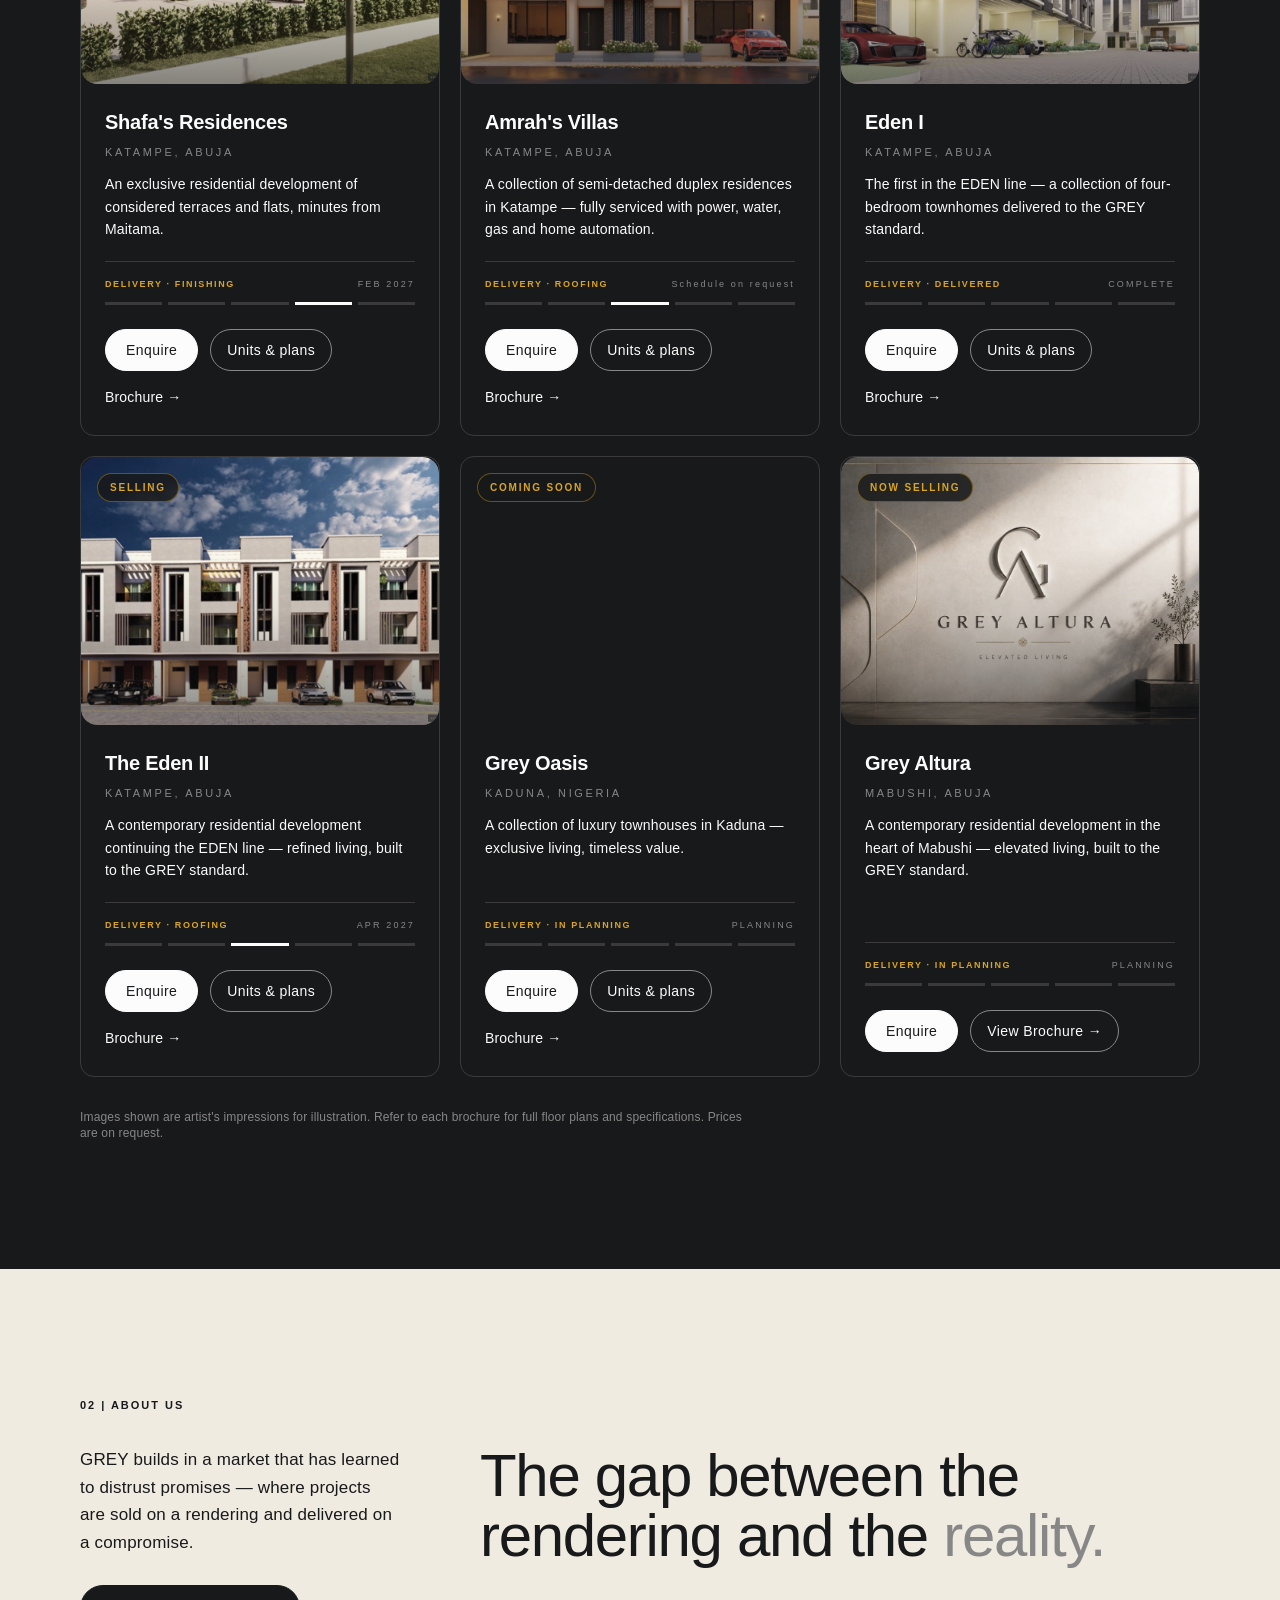
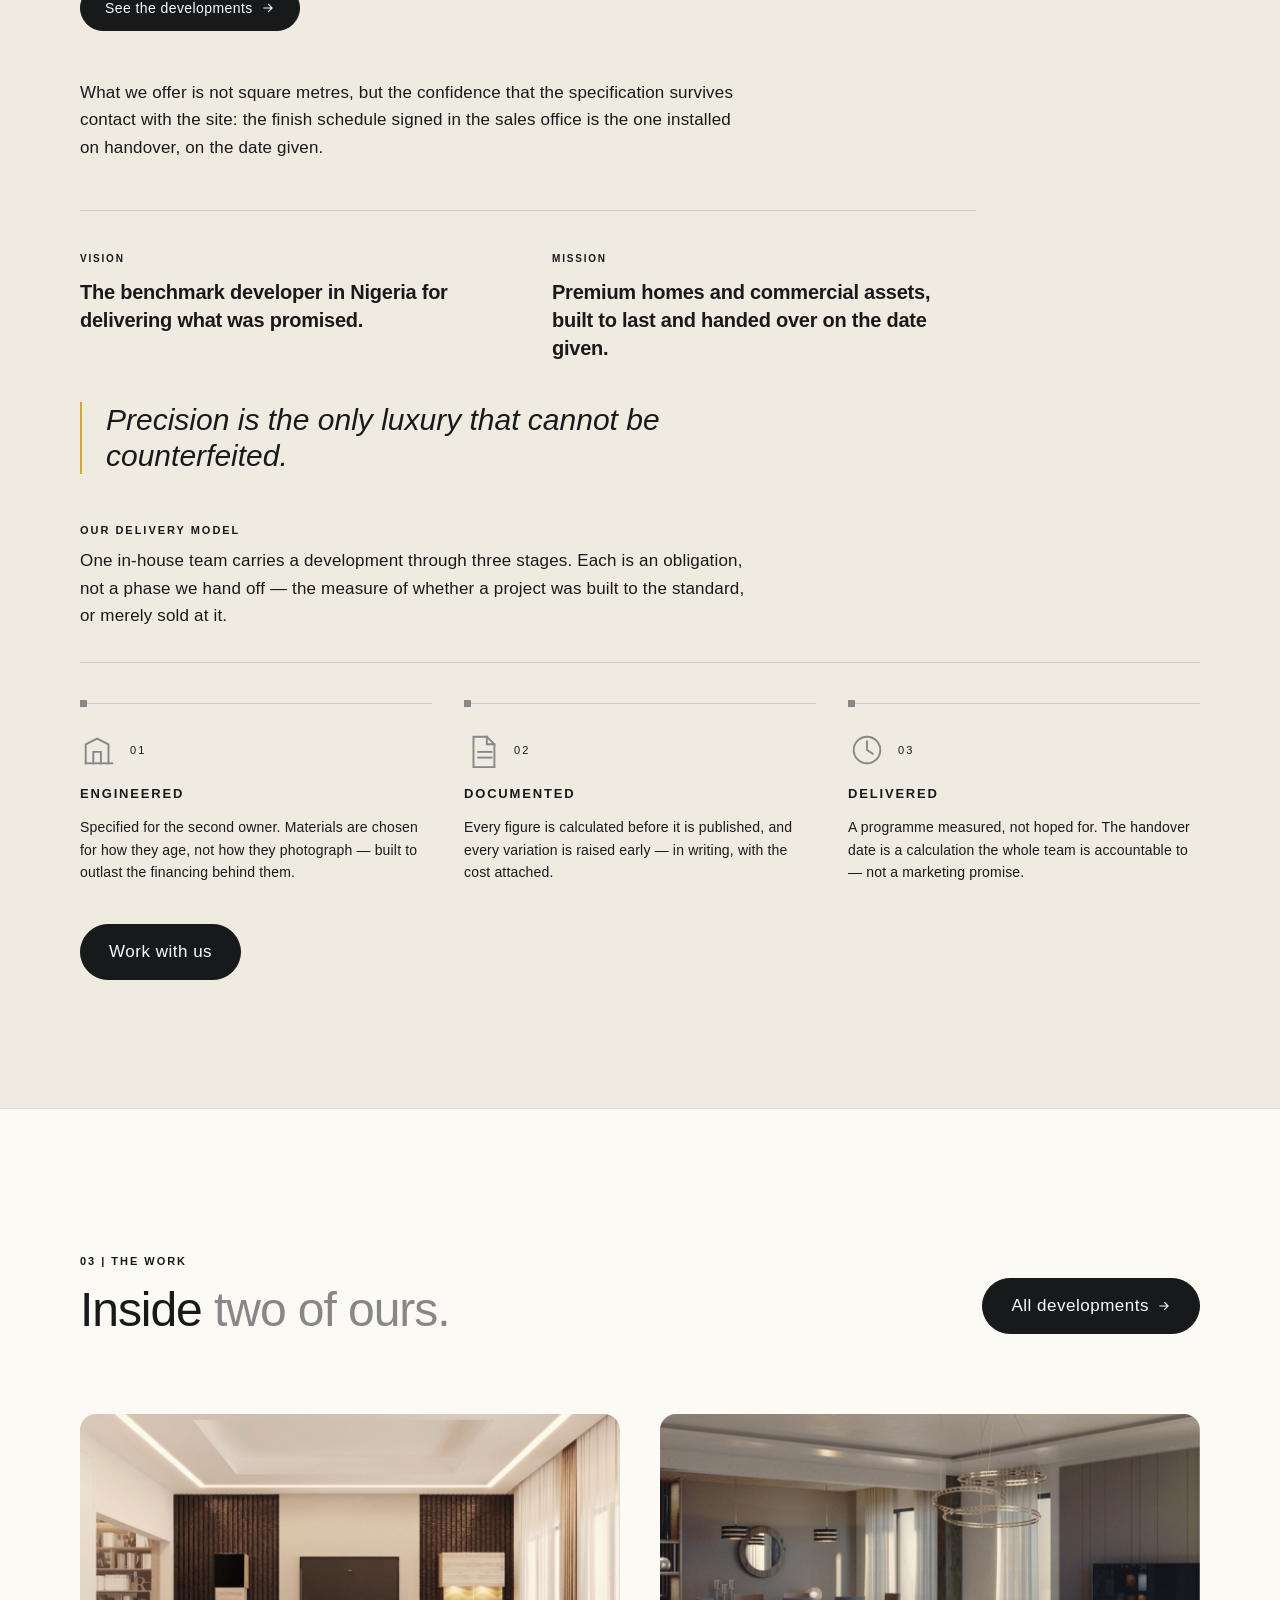
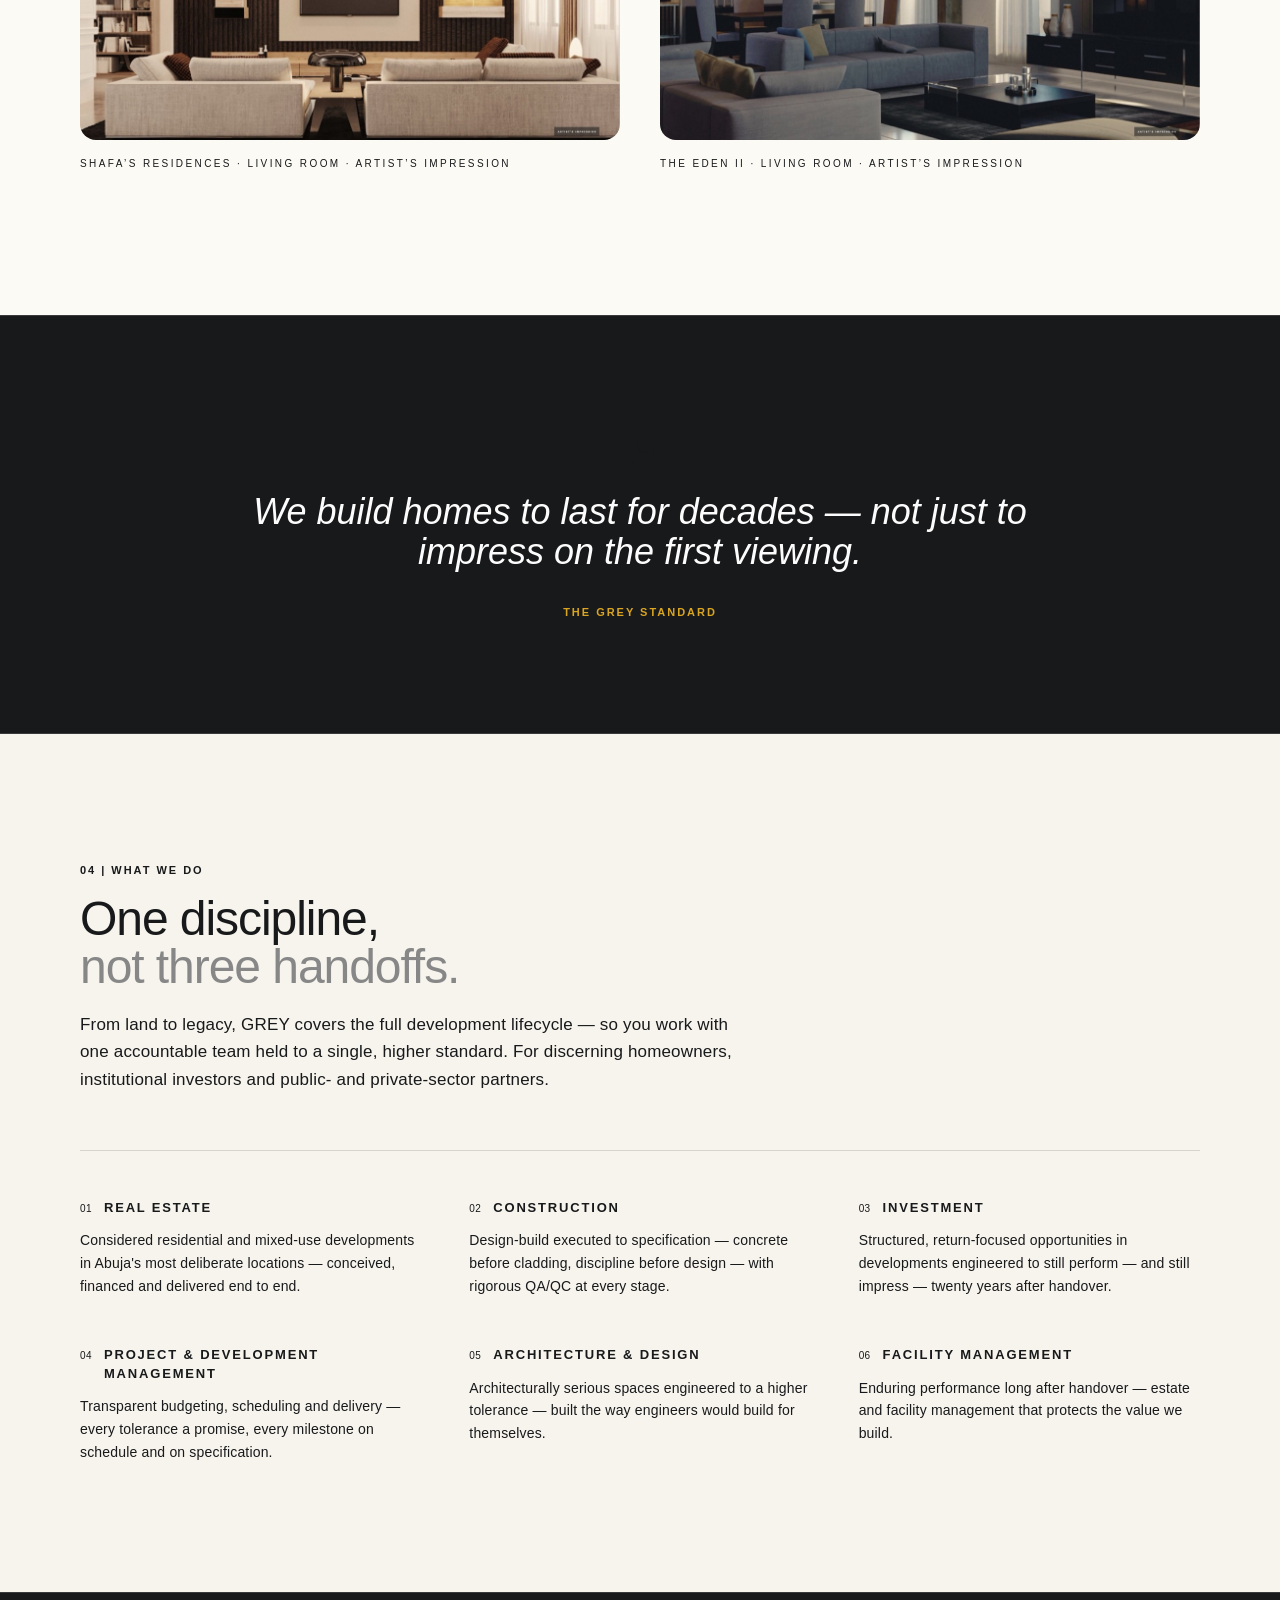
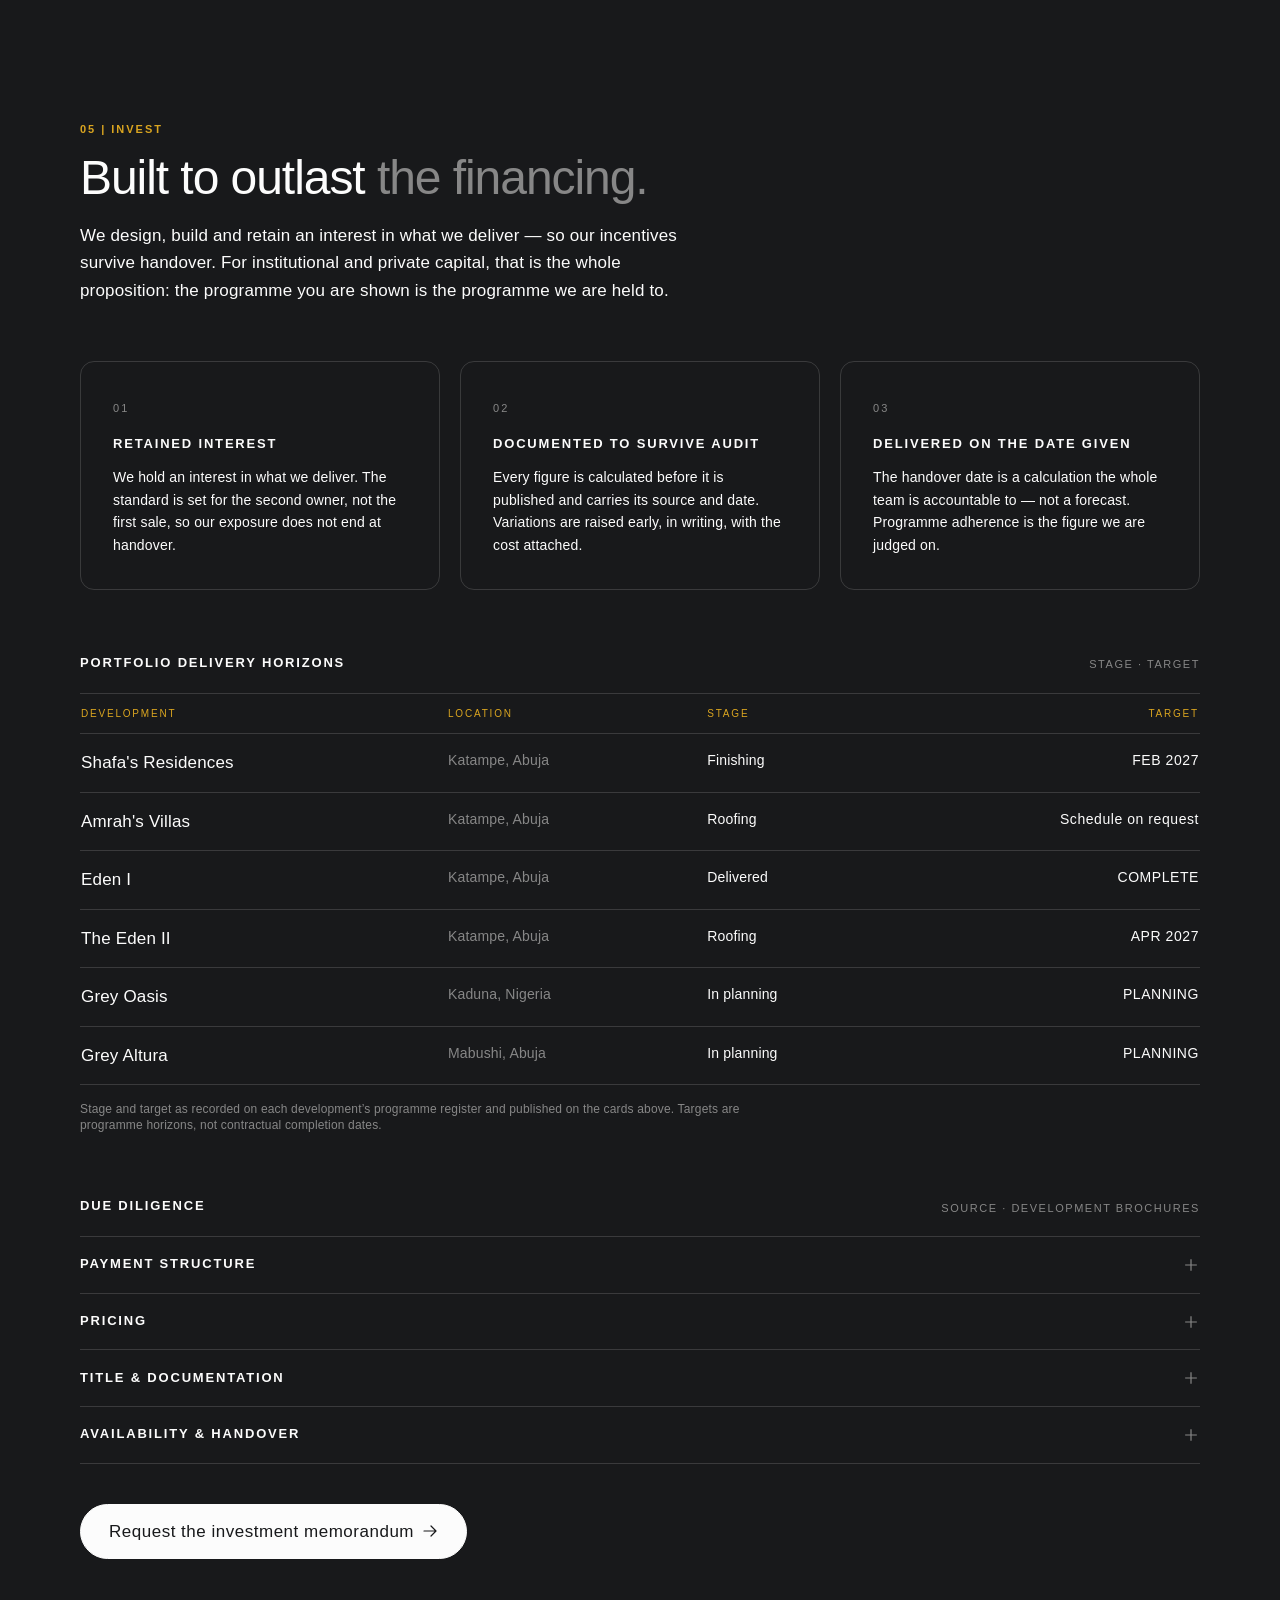
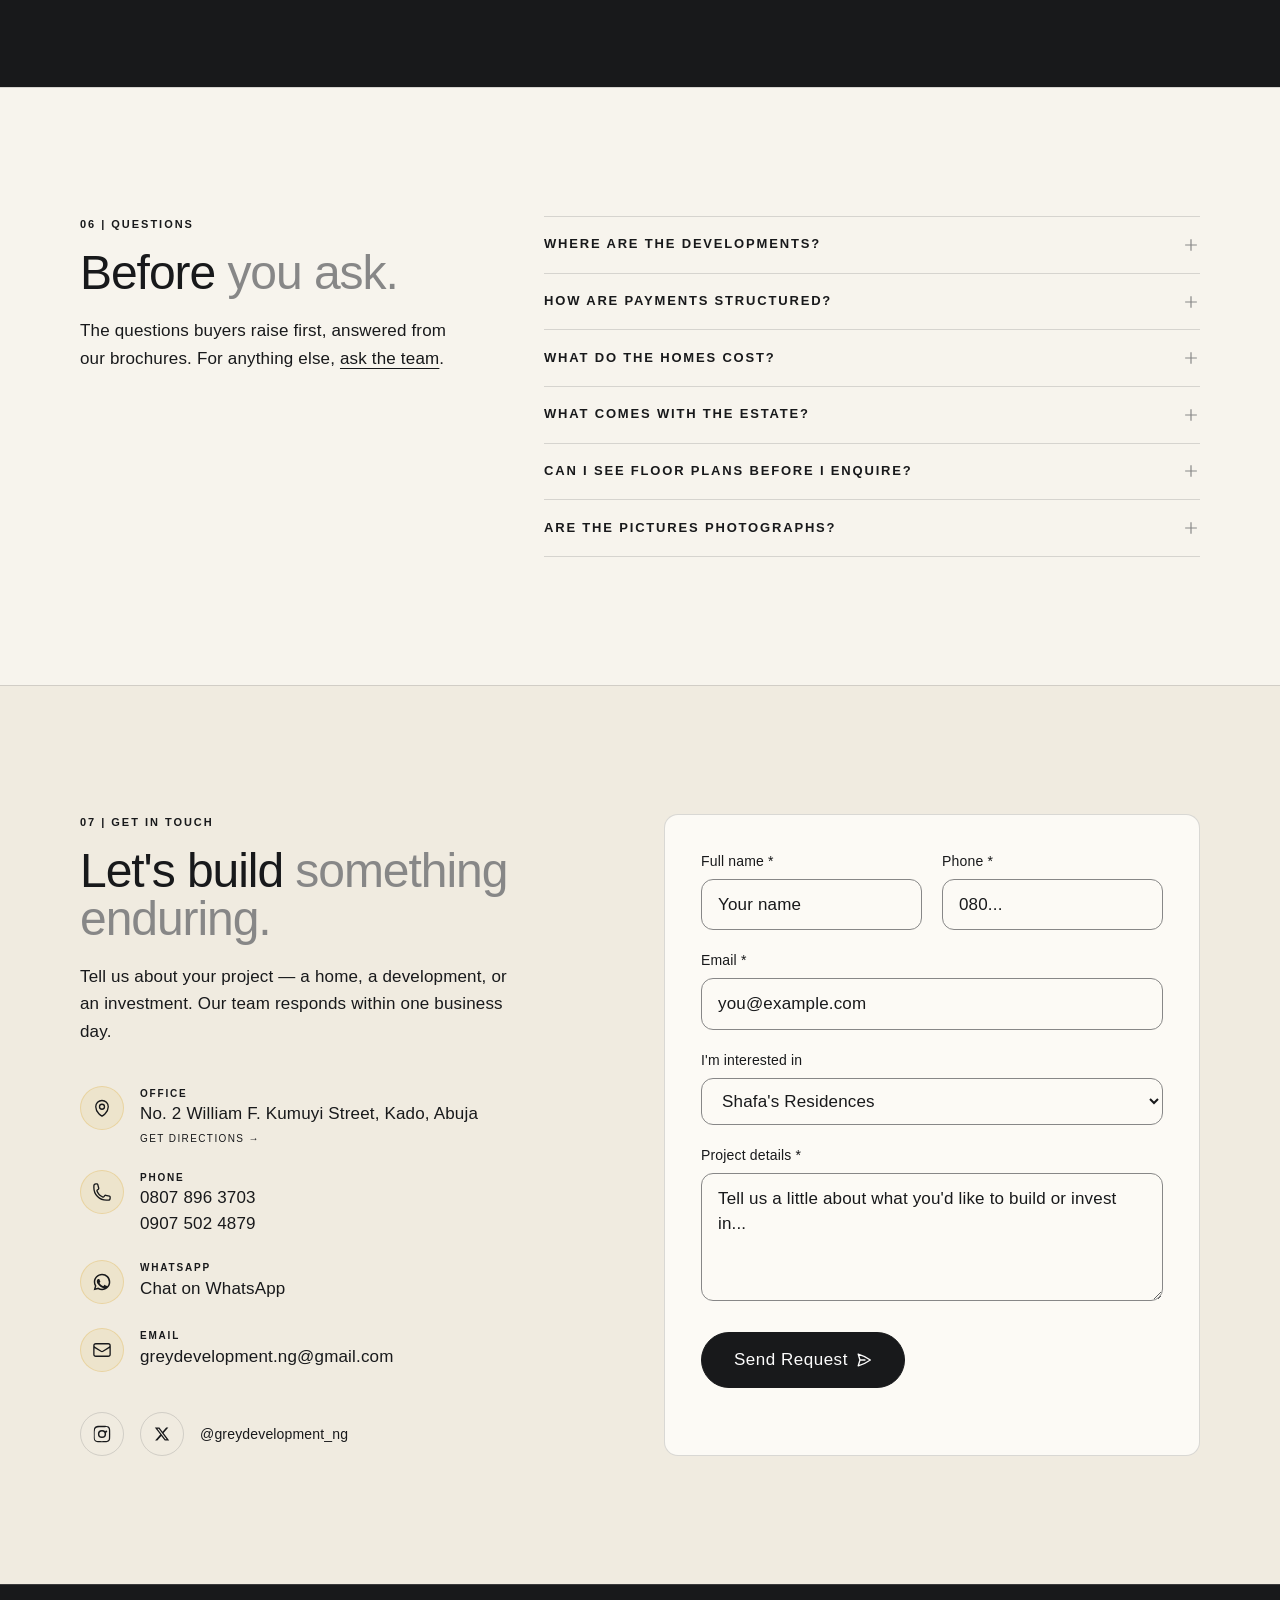
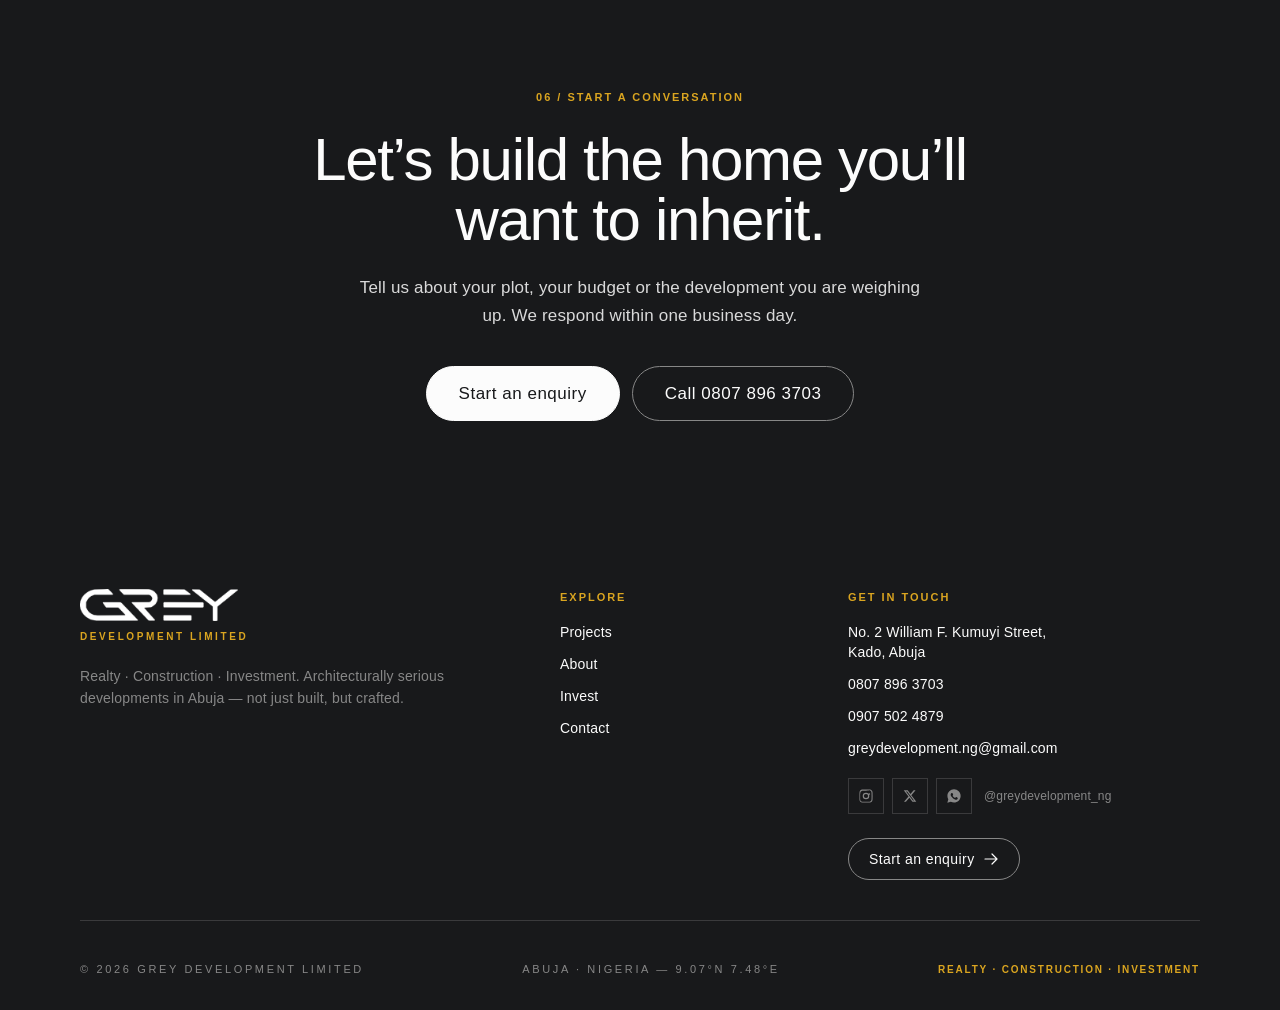
==== commit 38a43a26: "Use clean renders on the development cards, and fix issues found in a site audit Cards: the status b" ====
--- a/index.html
+++ b/index.html
@@ -801,7 +801,7 @@
        winning ties against the component classes above (e.g. text-offwhite over
        .display, text-[9px] over .eyebrow) or the hero headline turns Charcoal on a
        Charcoal ground. Verified by diffing computed styles against the CDN build. -->
-  <link rel="stylesheet" href="assets/tailwind.css?v=ba1e2676" />
+  <link rel="stylesheet" href="assets/tailwind.css?v=d27de5d7" />
 </head>
 
 <body class="bg-ink text-body">
@@ -812,7 +812,7 @@
   <header id="siteHeader" class="fixed top-0 inset-x-0 z-50 t-std">
     <nav class="mx-auto max-w-[1440px] px-5 sm:px-8 lg:px-20">
       <div class="navbar-inner flex items-center justify-between h-20">
-        <a href="#home" class="flex flex-col items-start leading-none" aria-label="GREY Development Limited — home">
+        <a href="#home" class="flex flex-col items-start justify-center leading-none min-h-[1.75rem]" aria-label="GREY Development Limited — home">
           <img src="assets/grey-wordmark-white.png" alt="GREY" width="400" height="81" class="nav-logo h-6 sm:h-7 w-auto" />
           <span class="nav-desc eyebrow text-[9px] sm:text-[10px] mt-1.5 tracking-[0.26em]">Development Limited</span>
         </a>
@@ -856,7 +856,7 @@
       <div class="hero-slides absolute inset-0" aria-hidden="true">
         <img class="hero-slide is-active" src="assets/projects/hero-eden-ii-2000.jpg" srcset="assets/projects/hero-eden-ii-1100.jpg 1100w, assets/projects/hero-eden-ii-2000.jpg 2000w" sizes="100vw" width="2000" height="1208" alt="" fetchpriority="high" decoding="async" />
         <img class="hero-slide" data-src="assets/projects/hero-shafas-2000.jpg" data-srcset="assets/projects/hero-shafas-1100.jpg 1100w, assets/projects/hero-shafas-2000.jpg 2000w" sizes="100vw" width="2000" height="1208" alt="" decoding="async" />
-        <img class="hero-slide" data-src="assets/projects/hero-grey-oasis-2000.jpg" data-srcset="assets/projects/hero-grey-oasis-1100.jpg 1100w, assets/projects/hero-grey-oasis-2000.jpg 2000w" sizes="100vw" width="2000" height="1116" alt="" decoding="async" />
+        <img class="hero-slide" data-src="assets/projects/hero-grey-oasis-2000.jpg" data-srcset="assets/projects/hero-grey-oasis-1100.jpg 1100w, assets/projects/hero-grey-oasis-2000.jpg 2000w" sizes="100vw" width="2000" height="1124" alt="" decoding="async" />
       </div>
       <!-- Layered scrim: bottom-anchored text stays legible on every slide -->
       <div class="absolute inset-0 pointer-events-none" aria-hidden="true">
@@ -878,7 +878,7 @@
           <div class="grid grid-cols-2 sm:flex sm:flex-row items-stretch rounded-[14px] overflow-hidden border border-offwhite/25 bg-[#18191B]/90 backdrop-blur-md">
             <div class="sm:flex-1 min-w-0 px-4 sm:px-5 py-3.5 border-b sm:border-b-0 border-r border-offwhite/20">
               <label for="heroLocation" class="block mono text-[9px] uppercase tracking-[0.24em] text-grey mb-1">Location</label>
-              <select id="heroLocation" class="w-full bg-transparent text-offwhite text-sm outline-none cursor-pointer">
+              <select id="heroLocation" class="w-full bg-transparent text-offwhite text-sm outline-none cursor-pointer py-0.5">
                 <option value="all">All locations</option>
                 <option value="katampe">Katampe, Abuja</option>
                 <option value="mabushi">Mabushi, Abuja</option>
@@ -887,7 +887,7 @@
             </div>
             <div class="sm:flex-1 min-w-0 px-4 sm:px-5 py-3.5 border-b sm:border-b-0 sm:border-r border-offwhite/20">
               <label for="heroStatus" class="block mono text-[9px] uppercase tracking-[0.24em] text-grey mb-1">Status</label>
-              <select id="heroStatus" class="w-full bg-transparent text-offwhite text-sm outline-none cursor-pointer">
+              <select id="heroStatus" class="w-full bg-transparent text-offwhite text-sm outline-none cursor-pointer py-0.5">
                 <option value="all">Any status</option>
                 <option value="selling">Now selling</option>
                 <option value="completed">Completed</option>
@@ -958,7 +958,7 @@
           <div class="max-w-2xl">
             <p class="reveal eyebrow text-[11px] mb-4">01 | Developments</p>
             <h2 class="reveal display text-3xl sm:text-5xl text-porcelain">Signature <span class="gradword">developments.</span></h2>
-            <p class="reveal text-body mt-5 leading-relaxed" data-delay="1">A selection of GREY residences across Abuja and Kaduna. View the available brochures for full floor plans, specifications and pricing.</p>
+            <p class="reveal text-body mt-5 leading-relaxed" data-delay="1">A selection of GREY residences across Abuja and Kaduna. Open any development for its floor plans, room schedule and brochure. Prices are on request.</p>
           </div>
         </div>
 
@@ -989,7 +989,7 @@
           <!-- Shafa's Residences -->
           <article class="reveal group overflow-hidden bg-panel border border-line flex flex-col" data-status="selling" data-location="katampe" data-stage="3" data-updated="FEB 2027">
             <div class="zoomable relative aspect-[4/3] overflow-hidden">
-              <img src="assets/projects/shafas-cover.jpg" width="1000" height="707" alt="Shafa's Residences brochure cover — Katampe, Abuja" loading="lazy" decoding="async" class="w-full h-full object-cover" />
+              <img src="assets/projects/view-shafas-1100.jpg" srcset="assets/projects/view-shafas-1100.jpg 1100w, assets/projects/view-shafas-2000.jpg 2000w" sizes="(min-width:1024px) 30vw, (min-width:640px) 46vw, 92vw" width="1100" height="664" alt="Shafa's Residences — the terraces, Katampe, Abuja. Artist's impression." loading="lazy" decoding="async" class="w-full h-full object-cover" />
               <span class="absolute top-4 left-4 eyebrow text-[10px] px-3 py-1.5 rounded-full bg-[#18191B]/85 border border-gold/40 text-gold backdrop-blur-sm">Now Selling</span>
             </div>
             <div class="p-6 flex flex-col flex-1">
@@ -1006,7 +1006,7 @@
               <div class="flex flex-wrap items-center gap-3 mt-6">
                 <a href="#contact" class="btn btn-primary inline-flex items-center gap-2 px-5 py-2.5 text-sm">Enquire</a>
                 <button type="button" class="unit-trigger btn btn-secondary inline-flex items-center gap-1.5 px-4 py-2.5 text-sm" data-unit="Shafa's Residences">Units &amp; plans</button>
-                <a href="assets/brochures/shafas-residences-brochure.pdf" rel="noopener" data-title="Shafa's Residences" class="brochure-trigger text-sm text-muted hover:text-porcelain t-micro">Brochure &rarr;</a>
+                <a href="assets/brochures/shafas-residences-brochure.pdf" rel="noopener" data-title="Shafa's Residences" class="brochure-trigger text-sm text-muted hover:text-porcelain t-micro py-1">Brochure &rarr;</a>
               </div>
             </div>
           </article>
@@ -1014,7 +1014,7 @@
           <!-- Amrah's Villas -->
           <article class="reveal group overflow-hidden bg-panel border border-line flex flex-col" data-status="selling" data-location="katampe" data-stage="2" data-updated="OCT 2026" data-delay="1">
             <div class="zoomable relative aspect-[4/3] overflow-hidden">
-              <img src="assets/projects/amrahs-villas-cover.jpg" width="1000" height="707" alt="Amrah's Villas brochure cover — semi-detached duplexes, Katampe, Abuja" loading="lazy" decoding="async" class="w-full h-full object-cover" />
+              <img src="assets/projects/view-amrahs-villas-1100.jpg" srcset="assets/projects/view-amrahs-villas-1100.jpg 1100w, assets/projects/view-amrahs-villas-2000.jpg 2000w" sizes="(min-width:1024px) 30vw, (min-width:640px) 46vw, 92vw" width="1100" height="664" alt="Amrah's Villas — front elevation of the semi-detached duplexes, Katampe, Abuja. Artist's impression." loading="lazy" decoding="async" class="w-full h-full object-cover" />
               <span class="absolute top-4 left-4 eyebrow text-[10px] px-3 py-1.5 rounded-full bg-[#18191B]/85 border border-gold/40 text-gold backdrop-blur-sm">Now Selling</span>
             </div>
             <div class="p-6 flex flex-col flex-1">
@@ -1031,7 +1031,7 @@
               <div class="flex flex-wrap items-center gap-3 mt-6">
                 <a href="#contact" class="btn btn-primary inline-flex items-center gap-2 px-5 py-2.5 text-sm">Enquire</a>
                 <button type="button" class="unit-trigger btn btn-secondary inline-flex items-center gap-1.5 px-4 py-2.5 text-sm" data-unit="Amrah's Villas">Units &amp; plans</button>
-                <a href="assets/brochures/amrahs-villas-brochure.pdf" rel="noopener" data-title="Amrah's Villas" class="brochure-trigger text-sm text-muted hover:text-porcelain t-micro">Brochure &rarr;</a>
+                <a href="assets/brochures/amrahs-villas-brochure.pdf" rel="noopener" data-title="Amrah's Villas" class="brochure-trigger text-sm text-muted hover:text-porcelain t-micro py-1">Brochure &rarr;</a>
               </div>
             </div>
           </article>
@@ -1039,7 +1039,7 @@
           <!-- Eden I -->
           <article class="reveal group overflow-hidden bg-panel border border-line flex flex-col" data-status="completed" data-location="katampe" data-stage="5" data-updated="COMPLETE">
             <div class="zoomable relative aspect-[4/3] overflow-hidden">
-              <img src="assets/projects/eden-i-cover.jpg" width="1000" height="707" alt="Eden I — The Eden, four-bedroom townhomes, Abuja" loading="lazy" decoding="async" class="w-full h-full object-cover" />
+              <img src="assets/projects/view-eden-i-1100.jpg" srcset="assets/projects/view-eden-i-1100.jpg 1100w, assets/projects/view-eden-i-2000.jpg 2000w" sizes="(min-width:1024px) 30vw, (min-width:640px) 46vw, 92vw" width="1100" height="664" alt="Eden I — the terrace homes seen from the estate road, Katampe, Abuja. Artist's impression." loading="lazy" decoding="async" class="w-full h-full object-cover" />
               <span class="absolute top-4 left-4 eyebrow text-[10px] px-3 py-1.5 rounded-full bg-[#18191B]/85 border border-gold/40 text-gold backdrop-blur-sm">Completed</span>
             </div>
             <div class="p-6 flex flex-col flex-1">
@@ -1056,7 +1056,7 @@
               <div class="flex flex-wrap items-center gap-3 mt-6">
                 <a href="#contact" class="btn btn-primary inline-flex items-center gap-2 px-5 py-2.5 text-sm">Enquire</a>
                 <button type="button" class="unit-trigger btn btn-secondary inline-flex items-center gap-1.5 px-4 py-2.5 text-sm" data-unit="Eden I">Units &amp; plans</button>
-                <a href="assets/brochures/eden-i-brochure.pdf" rel="noopener" data-title="Eden I" class="brochure-trigger text-sm text-muted hover:text-porcelain t-micro">Brochure &rarr;</a>
+                <a href="assets/brochures/eden-i-brochure.pdf" rel="noopener" data-title="Eden I" class="brochure-trigger text-sm text-muted hover:text-porcelain t-micro py-1">Brochure &rarr;</a>
               </div>
             </div>
           </article>
@@ -1064,7 +1064,7 @@
           <!-- EDEN II -->
           <article class="reveal group overflow-hidden bg-panel border border-line flex flex-col" data-status="selling" data-location="katampe" data-stage="2" data-updated="APR 2027" data-delay="1">
             <div class="zoomable relative aspect-[4/3] overflow-hidden">
-              <img src="assets/projects/eden-ii-cover.jpg" width="1000" height="707" alt="EDEN II brochure cover — Katampe, Abuja" loading="lazy" decoding="async" class="w-full h-full object-cover" />
+              <img src="assets/projects/view-eden-ii-1100.jpg" srcset="assets/projects/view-eden-ii-1100.jpg 1100w, assets/projects/view-eden-ii-2000.jpg 2000w" sizes="(min-width:1024px) 30vw, (min-width:640px) 46vw, 92vw" width="1100" height="664" alt="The Eden II — front elevation of the terrace homes, Katampe, Abuja. Artist's impression." loading="lazy" decoding="async" class="w-full h-full object-cover" />
               <span class="absolute top-4 left-4 eyebrow text-[10px] px-3 py-1.5 rounded-full bg-[#18191B]/85 border border-gold/40 text-gold backdrop-blur-sm">Selling</span>
             </div>
             <div class="p-6 flex flex-col flex-1">
@@ -1081,7 +1081,7 @@
               <div class="flex flex-wrap items-center gap-3 mt-6">
                 <a href="#contact" class="btn btn-primary inline-flex items-center gap-2 px-5 py-2.5 text-sm">Enquire</a>
                 <button type="button" class="unit-trigger btn btn-secondary inline-flex items-center gap-1.5 px-4 py-2.5 text-sm" data-unit="EDEN II">Units &amp; plans</button>
-                <a href="assets/brochures/eden-ii-brochure.pdf" rel="noopener" data-title="EDEN II" class="brochure-trigger text-sm text-muted hover:text-porcelain t-micro">Brochure &rarr;</a>
+                <a href="assets/brochures/eden-ii-brochure.pdf" rel="noopener" data-title="EDEN II" class="brochure-trigger text-sm text-muted hover:text-porcelain t-micro py-1">Brochure &rarr;</a>
               </div>
             </div>
           </article>
@@ -1089,7 +1089,7 @@
           <!-- Grey Oasis -->
           <article class="reveal group overflow-hidden bg-panel border border-line flex flex-col" data-status="coming" data-location="kaduna" data-stage="0" data-updated="PLANNING" data-delay="1">
             <div class="zoomable relative aspect-[4/3] overflow-hidden">
-              <img src="assets/projects/grey-oasis-cover.jpg" width="1000" height="680" alt="Grey Oasis — luxury townhouses, Kaduna" loading="lazy" decoding="async" class="w-full h-full object-cover" />
+              <img src="assets/projects/hero-grey-oasis-1100.jpg" srcset="assets/projects/hero-grey-oasis-1100.jpg 1100w, assets/projects/hero-grey-oasis-2000.jpg 2000w" sizes="(min-width:1024px) 30vw, (min-width:640px) 46vw, 92vw" width="1100" height="618" alt="Grey Oasis — luxury townhouses at night, Unguwan Rimi GRA, Kaduna. Artist's impression." loading="lazy" decoding="async" class="w-full h-full object-cover" />
               <span class="absolute top-4 left-4 eyebrow text-[10px] px-3 py-1.5 rounded-full bg-[#18191B]/85 border border-gold/40 text-gold backdrop-blur-sm">Coming Soon</span>
             </div>
             <div class="p-6 flex flex-col flex-1">
@@ -1106,7 +1106,7 @@
               <div class="flex flex-wrap items-center gap-3 mt-6">
                 <a href="#contact" class="btn btn-primary inline-flex items-center gap-2 px-5 py-2.5 text-sm">Enquire</a>
                 <button type="button" class="unit-trigger btn btn-secondary inline-flex items-center gap-1.5 px-4 py-2.5 text-sm" data-unit="Grey Oasis">Units &amp; plans</button>
-                <a href="assets/brochures/grey-oasis-brochure.pdf" rel="noopener" data-title="Grey Oasis" class="brochure-trigger text-sm text-muted hover:text-porcelain t-micro">Brochure &rarr;</a>
+                <a href="assets/brochures/grey-oasis-brochure.pdf" rel="noopener" data-title="Grey Oasis" class="brochure-trigger text-sm text-muted hover:text-porcelain t-micro py-1">Brochure &rarr;</a>
               </div>
             </div>
           </article>
@@ -1142,7 +1142,7 @@
           <p class="text-body text-sm mt-2">Try a different status or location — or <a href="#contact" class="text-muted hover:text-gold t-micro">talk to our team</a>.</p>
         </div>
 
-        <p class="reveal text-slate text-xs mt-8 max-w-2xl">Images shown are artist's impressions for illustration. Refer to each brochure for full floor plans, specifications and current pricing.</p>
+        <p class="reveal text-slate text-xs mt-8 max-w-2xl">Images shown are artist's impressions for illustration. Refer to each brochure for full floor plans and specifications. Prices are on request.</p>
       </div>
     </section>
 
@@ -1235,18 +1235,18 @@
         <div class="flex flex-col sm:flex-row sm:items-end sm:justify-between gap-6 mb-14 sm:mb-20">
           <div class="max-w-xl">
             <p class="reveal eyebrow text-[11px] mb-4">03 | The work</p>
-            <h2 class="reveal display text-3xl sm:text-5xl text-porcelain">Two of ours, <span class="gradword">in Katampe.</span></h2>
+            <h2 class="reveal display text-3xl sm:text-5xl text-porcelain">Inside <span class="gradword">two of ours.</span></h2>
           </div>
           <a href="#projects" class="reveal btn btn-primary inline-flex items-center gap-2 px-7 py-3.5 shrink-0" data-delay="1">All developments <svg class="w-3.5 h-3.5" viewBox="0 0 24 24" fill="none" stroke="currentColor" stroke-width="2" stroke-linecap="square" aria-hidden="true"><path d="M5 12h14M13 6l6 6-6 6"/></svg></a>
         </div>
         <div class="grid md:grid-cols-2 gap-6 lg:gap-10">
           <figure class="reveal">
-            <a href="developments/shafas-residences/" class="gal block" aria-label="Shafa's Residences — full details"><img src="assets/projects/view-shafas-2000.jpg" width="2000" height="1208" srcset="assets/projects/view-shafas-1100.jpg 1100w, assets/projects/view-shafas-2000.jpg 2000w" sizes="(min-width:768px) 44vw, 90vw" alt="Shafa&rsquo;s Residences &mdash; artist&rsquo;s impression of the completed development." loading="lazy" decoding="async" class="w-full h-auto block" /></a>
-            <figcaption class="mono text-[10px] uppercase tracking-[0.18em] text-muted mt-4">Shafa&rsquo;s Residences &middot; Katampe &middot; Artist&rsquo;s impression</figcaption>
+            <a href="developments/shafas-residences/" class="gal block" aria-label="Shafa's Residences — full details"><img src="assets/projects/interior-shafas-2000.jpg" width="2000" height="1208" srcset="assets/projects/interior-shafas-1100.jpg 1100w, assets/projects/interior-shafas-2000.jpg 2000w" sizes="(min-width:768px) 44vw, 90vw" alt="Shafa&rsquo;s Residences &mdash; living room. Artist&rsquo;s impression." loading="lazy" decoding="async" class="w-full h-auto block" /></a>
+            <figcaption class="mono text-[10px] uppercase tracking-[0.18em] text-muted mt-4">Shafa&rsquo;s Residences &middot; Living room &middot; Artist&rsquo;s impression</figcaption>
           </figure>
           <figure class="reveal" data-delay="1">
-            <a href="developments/eden-ii/" class="gal block" aria-label="The Eden II — full details"><img src="assets/projects/view-eden-ii-2000.jpg" width="2000" height="1208" srcset="assets/projects/view-eden-ii-1100.jpg 1100w, assets/projects/view-eden-ii-2000.jpg 2000w" sizes="(min-width:768px) 44vw, 90vw" alt="The Eden II &mdash; artist&rsquo;s impression of the completed development." loading="lazy" decoding="async" class="w-full h-auto block" /></a>
-            <figcaption class="mono text-[10px] uppercase tracking-[0.18em] text-muted mt-4">The Eden II &middot; Katampe &middot; Artist&rsquo;s impression</figcaption>
+            <a href="developments/eden-ii/" class="gal block" aria-label="The Eden II — full details"><img src="assets/projects/interior-eden-ii-2000.jpg" width="2000" height="1208" srcset="assets/projects/interior-eden-ii-1100.jpg 1100w, assets/projects/interior-eden-ii-2000.jpg 2000w" sizes="(min-width:768px) 44vw, 90vw" alt="The Eden II &mdash; living room. Artist&rsquo;s impression." loading="lazy" decoding="async" class="w-full h-auto block" /></a>
+            <figcaption class="mono text-[10px] uppercase tracking-[0.18em] text-muted mt-4">The Eden II &middot; Living room &middot; Artist&rsquo;s impression</figcaption>
           </figure>
         </div>
       </div>
@@ -1594,7 +1594,7 @@
     <!-- ============ CTA STRIP ============ -->
     <!-- ============ CLOSING STATEMENT ============ -->
     <section class="on-void relative isolate overflow-hidden border-t border-line">
-      <img src="assets/projects/hero-grey-oasis-1100.jpg" width="1100" height="614" srcset="assets/projects/hero-grey-oasis-1100.jpg 1100w, assets/projects/hero-grey-oasis-2000.jpg 2000w" sizes="100vw" alt="" aria-hidden="true" loading="lazy" decoding="async"
+      <img src="assets/projects/hero-grey-oasis-1100.jpg" width="1100" height="618" srcset="assets/projects/hero-grey-oasis-1100.jpg 1100w, assets/projects/hero-grey-oasis-2000.jpg 2000w" sizes="100vw" alt="" aria-hidden="true" loading="lazy" decoding="async"
            class="absolute inset-0 w-full h-full object-cover object-center" />
       <!-- 68% is the floor that keeps Off White above 4.5:1 even over a pure-white
            pixel of the render: 0.32*255 + 0.68*24 = 98, giving 5.8:1. -->
@@ -1724,7 +1724,7 @@
         <!-- Fallback for devices that can't render a PDF inline (most mobiles) -->
         <div id="brochureFallback" class="hidden absolute inset-0 flex-col items-center justify-center text-center p-8 gap-5">
           <img id="brochureCover" src="" alt="" class="max-h-[46vh] w-auto border border-line" />
-          <p class="text-body text-sm max-w-xs">Open the full brochure for floor plans, specifications and current pricing.</p>
+          <p class="text-body text-sm max-w-xs">Open the full brochure for floor plans and specifications.</p>
           <a id="brochureOpen" href="#" target="_blank" rel="noopener" class="btn btn-primary inline-flex items-center gap-2 px-6 py-3 text-sm">Open full brochure &rarr;</a>
         </div>
       </div>
@@ -1994,7 +1994,7 @@
         const track = tl.querySelector('.tl-track');
         let frag = '';
         for (let i = 0; i < 5; i++) {
-          const cls = i < stage ? 'is-done' : (i === stage ? 'is-active' : '');
+          const cls = stage >= 5 || (stage > 0 && i < stage) ? 'is-done' : (stage > 0 && i === stage ? 'is-active' : '');
           frag += '<span class="tl-seg ' + cls + '"></span>';
         }
         track.innerHTML = frag;
@@ -2756,7 +2756,9 @@
           }
         });
       }, { rootMargin: '-45% 0px -50% 0px', threshold: 0 });
-      spyMap.forEach((a, t) => spy.observe(t));
+      // Every section is watched, so the underline clears where no nav link applies
+      // (gallery, services, questions, contact) instead of sticking on the last match.
+      document.querySelectorAll('main > section').forEach(t => spy.observe(t));
     }
   </script>
 </body>
